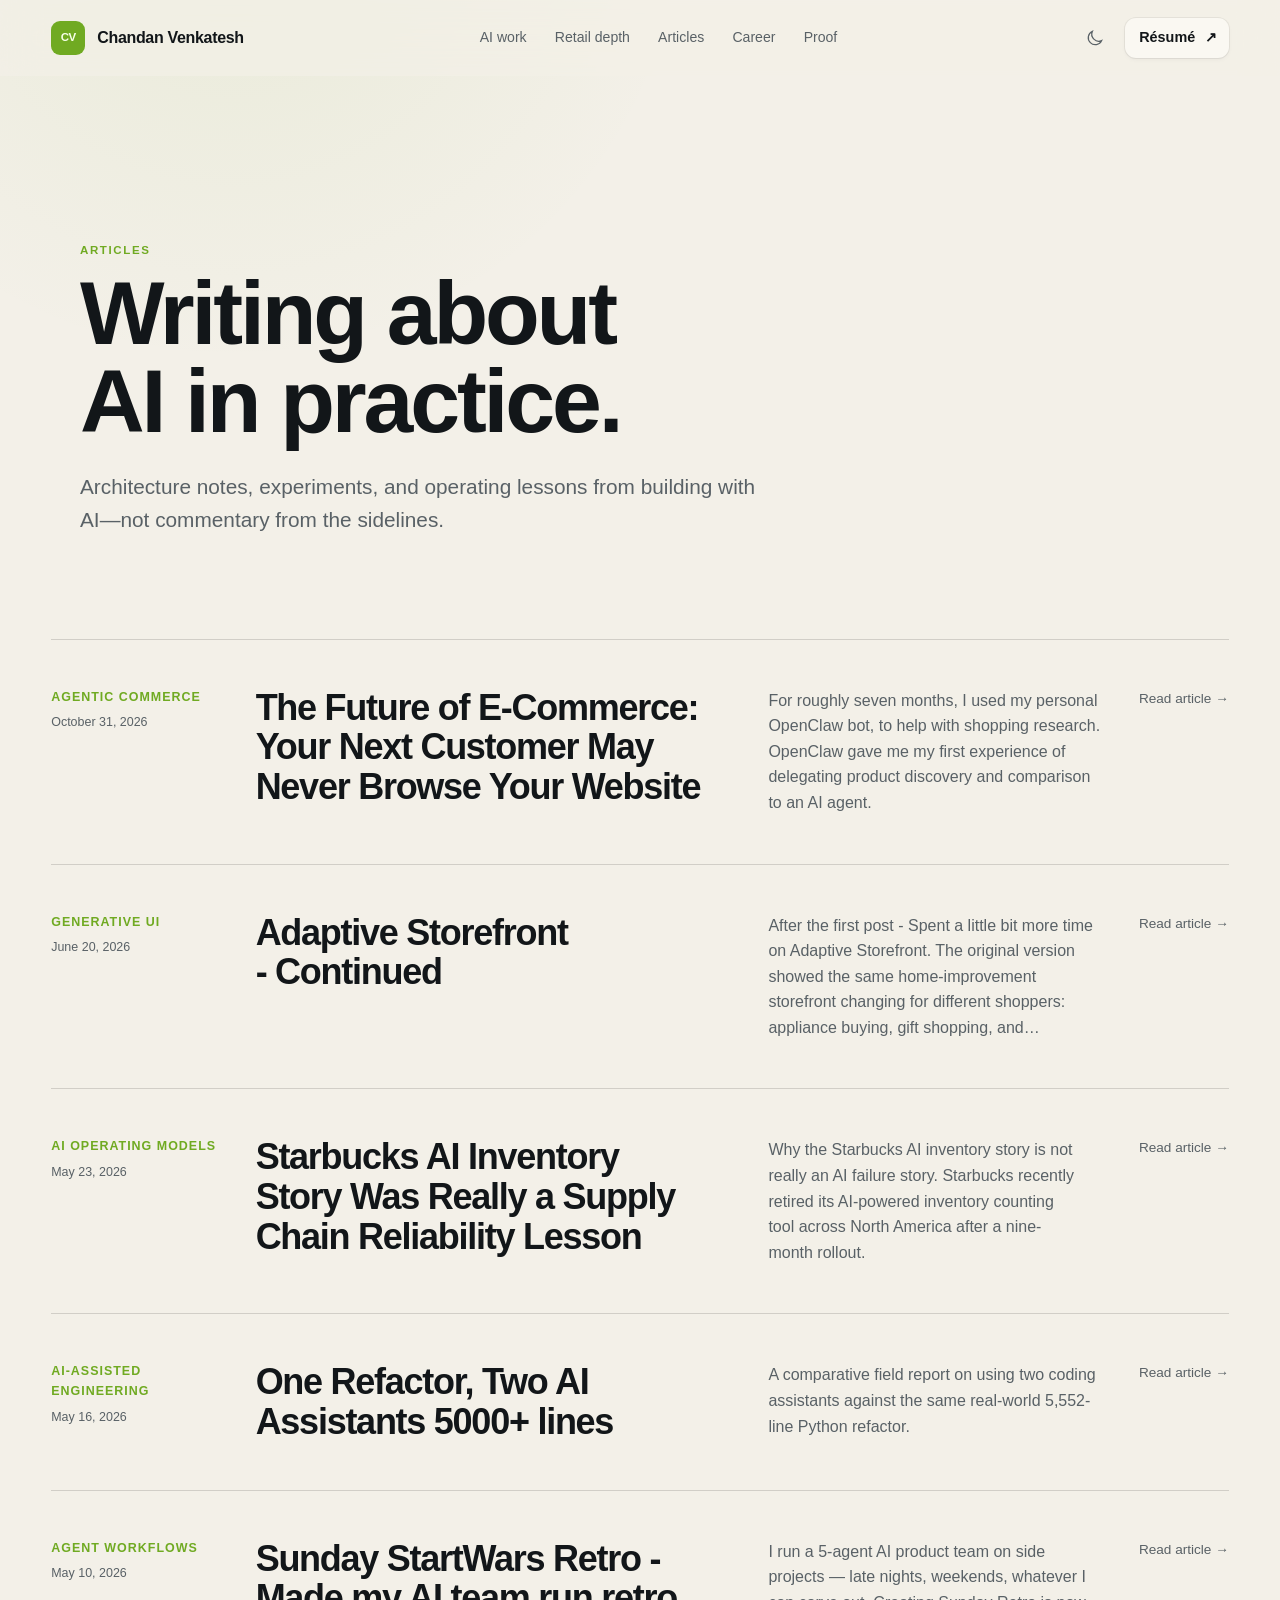
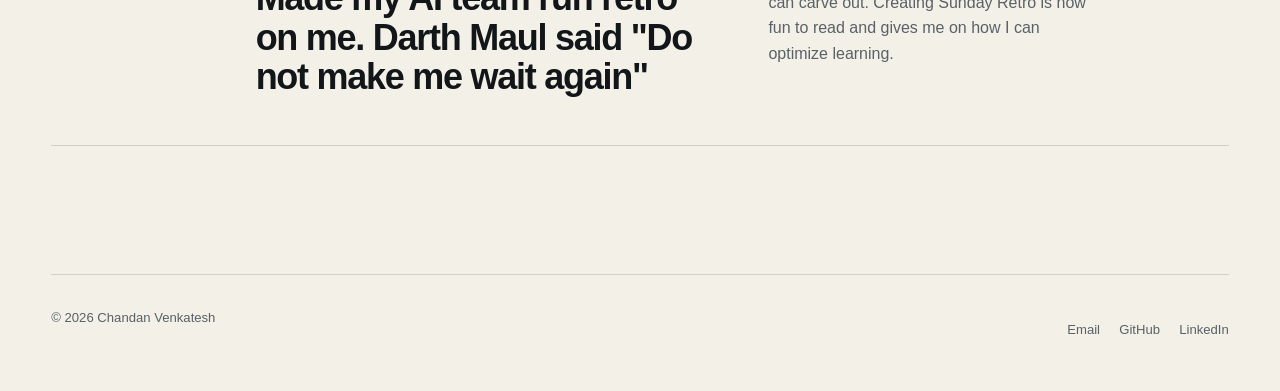
==== articles/index.html @ f5420363 "Publish LinkedIn articles on portfolio" ====
<!doctype html>
<html lang="en" data-theme="dark">
<head><meta charset="utf-8"><meta name="viewport" content="width=device-width, initial-scale=1"><meta name="description" content="Articles by Chandan Venkatesh about enterprise AI, agent workflows, generative interfaces, retail systems, and AI-assisted engineering."><link rel="canonical" href="https://chandanvenkatesh.com/articles/"><link rel="icon" href="/favicon.svg" type="image/svg+xml"><meta property="og:type" content="website"><meta property="og:site_name" content="Chandan Venkatesh"><meta property="og:title" content="Articles — Chandan Venkatesh"><meta property="og:description" content="Field notes on enterprise AI, retail systems, agent workflows, and AI-assisted engineering."><meta property="og:url" content="https://chandanvenkatesh.com/articles/"><meta property="og:image" content="https://chandanvenkatesh.com/assets/chandan-venkatesh.jpg"><meta name="twitter:card" content="summary"><meta name="theme-color" content="#0a0d10"><title>Articles — Chandan Venkatesh</title><link rel="stylesheet" href="/styles.css"><link rel="stylesheet" href="/article-styles.css"></head>
<body class="writing-index"><a class="skip-link" href="#main">Skip to content</a>
<header class="site-header" data-header>
  <a class="brand" href="/" aria-label="Chandan Venkatesh, home"><span class="brand-mark" aria-hidden="true">CV</span><span class="brand-text">Chandan Venkatesh</span></a>
  <nav class="desktop-nav" aria-label="Primary navigation"><a href="/#work">AI work</a><a href="/#impact">Retail depth</a><a href="/articles/" aria-current="page">Articles</a><a href="/#career">Career</a><a href="/#proof">Proof</a></nav>
  <div class="header-actions"><button class="icon-button" type="button" data-theme-toggle aria-label="Use light theme">
  <span class="theme-icon theme-icon-sun" aria-hidden="true"><svg viewBox="0 0 24 24" fill="none" stroke="currentColor" stroke-width="1.5"><circle cx="12" cy="12" r="3.25"></circle><path d="M12 2.75v2M12 19.25v2M21.25 12h-2M4.75 12h-2M18.54 5.46l-1.41 1.41M6.87 17.13l-1.41 1.41M18.54 18.54l-1.41-1.41M6.87 6.87 5.46 5.46"></path></svg></span>
  <span class="theme-icon theme-icon-moon" aria-hidden="true"><svg viewBox="0 0 24 24" fill="none" stroke="currentColor" stroke-width="1.5"><path d="M20 15.1A8.4 8.4 0 0 1 8.9 4a8.4 8.4 0 1 0 11.1 11.1Z"></path></svg></span>
</button><a class="button button-small button-ghost header-resume" href="/assets/chandan-venkatesh-resume.pdf" target="_blank" rel="noreferrer">Résumé <span aria-hidden="true">↗</span></a><button class="menu-button" type="button" data-menu-toggle aria-expanded="false" aria-controls="mobile-menu"><span></span><span></span><span class="sr-only">Open navigation</span></button></div>
</header>
<nav class="mobile-menu" id="mobile-menu" data-mobile-menu aria-label="Mobile navigation" hidden><a href="/#work">AI work</a><a href="/#impact">Retail depth</a><a href="/articles/">Articles</a><a href="/#career">Career</a><a href="/#proof">Proof</a><a href="/assets/chandan-venkatesh-resume.pdf" target="_blank" rel="noreferrer">Open résumé</a></nav><main id="main"><header class="writing-hero"><p class="section-kicker">Articles</p><h1>Writing about AI in practice.</h1><p>Architecture notes, experiments, and operating lessons from building with AI—not commentary from the sidelines.</p></header><section class="writing-grid" aria-label="Articles"><a class="writing-card" href="/articles/future-of-e-commerce/">
  <div class="writing-card-meta"><span>Agentic commerce</span><time datetime="2026-10-31">October 31, 2026</time></div>
  <h2>The Future of E-Commerce: Your Next Customer May Never Browse Your Website</h2><p>For roughly seven months, I used my personal OpenClaw bot, to help with shopping research. OpenClaw gave me my first experience of delegating product discovery and comparison to an AI agent.</p><span class="writing-card-link">Read article →</span>
</a><a class="writing-card" href="/articles/adaptive-storefront-continued/">
  <div class="writing-card-meta"><span>Generative UI</span><time datetime="2026-06-20">June 20, 2026</time></div>
  <h2>Adaptive Storefront - Continued</h2><p>After the first post - Spent a little bit more time on Adaptive Storefront. The original version showed the same home-improvement storefront changing for different shoppers: appliance buying, gift shopping, and…</p><span class="writing-card-link">Read article →</span>
</a><a class="writing-card" href="/articles/starbucks-ai-supply-chain-reliability/">
  <div class="writing-card-meta"><span>AI operating models</span><time datetime="2026-05-23">May 23, 2026</time></div>
  <h2>Starbucks AI Inventory Story Was Really a Supply Chain Reliability Lesson</h2><p>Why the Starbucks AI inventory story is not really an AI failure story. Starbucks recently retired its AI-powered inventory counting tool across North America after a nine-month rollout.</p><span class="writing-card-link">Read article →</span>
</a><a class="writing-card" href="/articles/one-refactor-two-ai-assistants/">
  <div class="writing-card-meta"><span>AI-assisted engineering</span><time datetime="2026-05-16">May 16, 2026</time></div>
  <h2>One Refactor, Two AI Assistants 5000+ lines</h2><p>A comparative field report on using two coding assistants against the same real-world 5,552-line Python refactor.</p><span class="writing-card-link">Read article →</span>
</a><a class="writing-card" href="/articles/sunday-star-wars-retro/">
  <div class="writing-card-meta"><span>Agent workflows</span><time datetime="2026-05-10">May 10, 2026</time></div>
  <h2>Sunday StartWars Retro - Made my AI team run retro on me. Darth Maul said &quot;Do not make me wait again&quot;</h2><p>I run a 5-agent AI product team on side projects — late nights, weekends, whatever I can carve out. Creating Sunday Retro is now fun to read and gives me on how I can optimize learning.</p><span class="writing-card-link">Read article →</span>
</a></section></main><footer class="article-footer">
  <p>© <span data-year></span> Chandan Venkatesh</p>
  <div><a href="mailto:chandan07@gmail.com">Email</a><a href="https://github.com/chandanvenkatesh07" target="_blank" rel="noreferrer">GitHub</a><a href="https://www.linkedin.com/in/chandan-venkatesh-53884428/" target="_blank" rel="noreferrer">LinkedIn</a></div>
</footer><script src="/script.js"></script></body></html>
---- styles.css ----
:root {
  --bg: #0a0d10;
  --bg-elevated: #11161b;
  --surface: #151b21;
  --surface-2: #1a2229;
  --ink: #f4f1e8;
  --muted: #a8afb3;
  --faint: #717a80;
  --line: rgba(255, 255, 255, 0.12);
  --line-soft: rgba(255, 255, 255, 0.075);
  --accent: #b7f36b;
  --accent-ink: #142006;
  --blue: #8eb8ff;
  --orange: #ffb47b;
  --violet: #c3a8ff;
  --max-width: 1240px;
  --section-space: clamp(5.5rem, 10vw, 9rem);
  --shadow-card: 0 0 0 1px oklch(1 0 0 / 0.08);
  --shadow-card-hover: 0 0 0 1px oklch(1 0 0 / 0.14), 0 22px 70px rgba(0, 0, 0, 0.3);
}

html[data-theme="light"] {
  --bg: #f3f0e8;
  --bg-elevated: #ece8dd;
  --surface: #faf8f2;
  --surface-2: #e9e5da;
  --ink: #121619;
  --muted: #596166;
  --faint: #7c8387;
  --line: rgba(0, 0, 0, 0.14);
  --line-soft: rgba(0, 0, 0, 0.075);
  --accent: #70aa22;
  --accent-ink: #f6ffe9;
  --blue: #376fc8;
  --orange: #bd6425;
  --violet: #7652b3;
  --shadow-card: 0 0 0 1px oklch(0 0 0 / 0.06), 0 1px 2px -1px oklch(0 0 0 / 0.06), 0 2px 4px oklch(0 0 0 / 0.04);
  --shadow-card-hover: 0 0 0 1px oklch(0 0 0 / 0.09), 0 16px 46px rgba(20, 24, 27, 0.1);
}

*,
*::before,
*::after {
  box-sizing: border-box;
}

html {
  scroll-behavior: smooth;
  -webkit-font-smoothing: antialiased;
  -moz-osx-font-smoothing: grayscale;
  background: var(--bg);
}

body {
  margin: 0;
  overflow-x: hidden;
  color: var(--ink);
  background:
    radial-gradient(circle at 18% -5%, color-mix(in srgb, var(--accent) 8%, transparent), transparent 29rem),
    var(--bg);
  font-family: "Avenir Next", Avenir, "Segoe UI", Helvetica, Arial, sans-serif;
  font-size: 16px;
  line-height: 1.6;
}

body.menu-open {
  overflow: hidden;
}

::selection {
  color: var(--accent-ink);
  background: var(--accent);
}

a {
  color: inherit;
}

button,
a {
  -webkit-tap-highlight-color: transparent;
}

button {
  font: inherit;
}

img {
  display: block;
  max-width: 100%;
}

h1,
h2,
h3,
p {
  margin-top: 0;
}

h1,
h2,
h3 {
  letter-spacing: -0.035em;
  text-wrap: balance;
}

p,
li,
blockquote {
  text-wrap: pretty;
}

.sr-only {
  position: absolute;
  width: 1px;
  height: 1px;
  padding: 0;
  margin: -1px;
  overflow: hidden;
  clip: rect(0, 0, 0, 0);
  white-space: nowrap;
  border: 0;
}

.skip-link {
  position: fixed;
  z-index: 1000;
  top: 0.75rem;
  left: 0.75rem;
  padding: 0.7rem 1rem;
  color: var(--accent-ink);
  background: var(--accent);
  border-radius: 8px;
  transform: translateY(-160%);
  transition: transform 150ms ease-out;
}

.skip-link:focus {
  transform: translateY(0);
}

.site-header {
  position: fixed;
  z-index: 100;
  top: 0;
  left: 0;
  width: 100%;
  min-height: 76px;
  padding: 0 4vw;
  display: flex;
  align-items: center;
  justify-content: space-between;
  gap: 2rem;
  background: color-mix(in srgb, var(--bg) 72%, transparent);
  border-bottom: 1px solid transparent;
  backdrop-filter: blur(18px) saturate(130%);
  transition-property: min-height, border-color, background-color;
  transition-duration: 180ms;
  transition-timing-function: ease-out;
}

.site-header.is-scrolled {
  min-height: 64px;
  border-color: var(--line-soft);
  background: color-mix(in srgb, var(--bg) 88%, transparent);
}

.brand {
  display: inline-flex;
  align-items: center;
  gap: 0.75rem;
  min-height: 44px;
  text-decoration: none;
  font-weight: 600;
  letter-spacing: -0.02em;
}

.brand-mark {
  width: 34px;
  height: 34px;
  display: grid;
  place-items: center;
  color: var(--accent-ink);
  background: var(--accent);
  border-radius: 9px;
  font-size: 0.72rem;
  font-weight: 800;
  letter-spacing: -0.04em;
}

.desktop-nav {
  display: flex;
  align-items: center;
  gap: clamp(1.1rem, 2.2vw, 2rem);
}

.desktop-nav a {
  position: relative;
  min-height: 44px;
  display: inline-flex;
  align-items: center;
  color: var(--muted);
  text-decoration: none;
  font-size: 0.88rem;
  font-weight: 500;
  transition: color 150ms ease-out;
}

.desktop-nav a::after {
  content: "";
  position: absolute;
  right: 0;
  bottom: 8px;
  left: 0;
  height: 1px;
  background: var(--accent);
  transform: scaleX(0);
  transform-origin: right;
  transition: transform 180ms ease-out;
}

.desktop-nav a:hover,
.desktop-nav a:focus-visible {
  color: var(--ink);
}

.desktop-nav a:hover::after,
.desktop-nav a:focus-visible::after {
  transform: scaleX(1);
  transform-origin: left;
}

.header-actions {
  display: flex;
  align-items: center;
  gap: 0.5rem;
}

.icon-button,
.menu-button {
  position: relative;
  width: 44px;
  height: 44px;
  display: grid;
  place-items: center;
  padding: 0;
  color: var(--muted);
  background: transparent;
  border: 0;
  border-radius: 12px;
  cursor: pointer;
  transition-property: color, background-color, scale;
  transition-duration: 150ms;
  transition-timing-function: ease-out;
}

.icon-button:hover,
.icon-button:focus-visible,
.menu-button:hover,
.menu-button:focus-visible {
  color: var(--ink);
  background: var(--line-soft);
}

.icon-button:active,
.menu-button:active,
.button:active {
  scale: 0.96;
}

.theme-icon {
  position: absolute;
  width: 20px;
  height: 20px;
  transition-property: opacity, filter, scale;
  transition-duration: 300ms;
  transition-timing-function: cubic-bezier(0.2, 0, 0, 1);
}

.theme-icon svg {
  width: 100%;
  height: 100%;
}

.theme-icon-sun,
html[data-theme="light"] .theme-icon-moon {
  opacity: 1;
  filter: blur(0);
  scale: 1;
}

.theme-icon-moon,
html[data-theme="light"] .theme-icon-sun {
  opacity: 0;
  filter: blur(4px);
  scale: 0.25;
}

.button {
  min-height: 48px;
  padding: 0 18px;
  display: inline-flex;
  align-items: center;
  justify-content: center;
  gap: 0.6rem;
  border: 0;
  border-radius: 13px;
  text-decoration: none;
  font-size: 0.9rem;
  font-weight: 650;
  cursor: pointer;
  transition-property: color, background-color, box-shadow, scale;
  transition-duration: 150ms;
  transition-timing-function: ease-out;
}

.button svg {
  width: 18px;
  height: 18px;
}

.button-small {
  min-height: 40px;
  padding-left: 14px;
  padding-right: 12px;
  border-radius: 11px;
}

.button-primary {
  color: var(--accent-ink);
  background: var(--accent);
  box-shadow: 0 0 0 1px color-mix(in srgb, var(--accent) 64%, black), 0 8px 28px color-mix(in srgb, var(--accent) 20%, transparent);
}

.button-primary:hover,
.button-primary:focus-visible {
  background: color-mix(in srgb, var(--accent) 88%, white);
  box-shadow: 0 0 0 1px color-mix(in srgb, var(--accent) 72%, black), 0 12px 34px color-mix(in srgb, var(--accent) 28%, transparent);
}

.button-ghost,
.button-quiet {
  color: var(--ink);
  background: var(--surface);
  box-shadow: var(--shadow-card);
}

.button-ghost:hover,
.button-ghost:focus-visible,
.button-quiet:hover,
.button-quiet:focus-visible {
  background: var(--surface-2);
  box-shadow: var(--shadow-card-hover);
}

.menu-button {
  display: none;
}

.menu-button span:not(.sr-only) {
  position: absolute;
  width: 19px;
  height: 1.5px;
  background: currentColor;
  border-radius: 2px;
  transition: transform 180ms ease-out;
}

.menu-button span:first-child {
  transform: translateY(-3.5px);
}

.menu-button span:nth-child(2) {
  transform: translateY(3.5px);
}

.menu-button[aria-expanded="true"] span:first-child {
  transform: rotate(45deg);
}

.menu-button[aria-expanded="true"] span:nth-child(2) {
  transform: rotate(-45deg);
}

.mobile-menu {
  position: fixed;
  z-index: 90;
  inset: 0;
  padding: 7rem 7vw 3rem;
  display: flex;
  flex-direction: column;
  gap: 0;
  background: color-mix(in srgb, var(--bg) 96%, transparent);
  backdrop-filter: blur(22px);
  opacity: 0;
  transform: translateY(-12px);
  pointer-events: none;
  transition-property: opacity, transform;
  transition-duration: 180ms;
  transition-timing-function: ease-out;
}

.mobile-menu[hidden] {
  display: none;
}

.mobile-menu.is-open {
  opacity: 1;
  transform: translateY(0);
  pointer-events: auto;
}

.mobile-menu a {
  padding: 1.05rem 0;
  color: var(--ink);
  border-bottom: 1px solid var(--line);
  text-decoration: none;
  font-size: clamp(1.35rem, 6vw, 2rem);
  font-weight: 600;
  letter-spacing: -0.03em;
}

.hero {
  position: relative;
  min-height: 100svh;
  width: min(calc(100% - 8vw), var(--max-width));
  margin: 0 auto;
  padding: clamp(9.5rem, 17vh, 12.5rem) 0 2.5rem;
  display: grid;
  grid-template-columns: minmax(0, 1.65fr) minmax(260px, 0.55fr);
  gap: 4rem;
  align-content: center;
}

.hero-glow {
  position: absolute;
  z-index: -1;
  top: 12%;
  right: -12%;
  width: 38rem;
  height: 38rem;
  background: radial-gradient(circle, color-mix(in srgb, var(--accent) 11%, transparent), transparent 68%);
  filter: blur(10px);
  pointer-events: none;
}

.eyebrow,
.section-kicker,
.project-label {
  color: var(--accent);
  font-size: 0.72rem;
  font-weight: 750;
  letter-spacing: 0.14em;
  line-height: 1.4;
  text-transform: uppercase;
}

.hero-eyebrow {
  margin-bottom: 1.5rem;
}

.hero h1 {
  max-width: 950px;
  margin-bottom: 2rem;
  font-size: clamp(4rem, 9.4vw, 8.4rem);
  font-weight: 520;
  line-height: 0.88;
  letter-spacing: -0.075em;
}

.hero h1 span {
  display: block;
  color: var(--muted);
}

.hero-summary {
  max-width: 790px;
  margin-bottom: 2.25rem;
  color: var(--muted);
  font-size: clamp(1.08rem, 1.6vw, 1.35rem);
  line-height: 1.55;
}

.hero-actions {
  display: flex;
  flex-wrap: wrap;
  gap: 0.75rem;
}

.hero-profile {
  align-self: end;
  padding: 1rem;
  background: var(--surface);
  border-radius: 24px;
  box-shadow: var(--shadow-card);
}

.profile-photo-shell {
  position: relative;
  overflow: hidden;
  aspect-ratio: 1 / 1;
  margin-bottom: 1.2rem;
  background: var(--surface-2);
  border-radius: 16px;
}

.profile-photo-shell img {
  width: 100%;
  height: 100%;
  object-fit: cover;
  filter: saturate(0.78) contrast(1.03);
  outline: 1px solid oklch(1 0 0 / 0.1);
  outline-offset: -1px;
}

html[data-theme="light"] .profile-photo-shell img {
  outline-color: oklch(0 0 0 / 0.1);
}

.profile-status {
  position: absolute;
  right: 0.85rem;
  bottom: 0.85rem;
  width: 12px;
  height: 12px;
  background: var(--accent);
  border: 3px solid var(--surface);
  border-radius: 50%;
}

.profile-meta {
  padding: 0 0.35rem 0.7rem;
}

.profile-meta p {
  margin-bottom: 0.1rem;
  color: var(--faint);
  font-size: 0.83rem;
}

.profile-meta .profile-name {
  margin-bottom: 0.2rem;
  color: var(--ink);
  font-size: 1rem;
  font-weight: 650;
}

.profile-links {
  display: grid;
  grid-template-columns: 1fr 1fr;
  border-top: 1px solid var(--line-soft);
}

.profile-links a {
  min-height: 46px;
  padding: 0 0.35rem;
  display: flex;
  align-items: center;
  justify-content: space-between;
  color: var(--muted);
  text-decoration: none;
  font-size: 0.8rem;
  font-weight: 600;
  transition: color 150ms ease-out;
}

.profile-links a:hover,
.profile-links a:focus-visible {
  color: var(--accent);
}

.profile-links svg {
  width: 16px;
  height: 16px;
}

.signal-strip {
  grid-column: 1 / -1;
  margin-top: clamp(3rem, 7vh, 5.5rem);
  padding-top: 1.4rem;
  display: grid;
  grid-template-columns: repeat(4, 1fr);
  gap: 1rem;
  border-top: 1px solid var(--line);
}

.signal-item {
  display: flex;
  flex-direction: column;
  gap: 0.25rem;
}

.signal-item strong,
.impact-value,
.impact-unit,
.timeline-date,
.article-row time,
.case-meta time,
.project-card time,
.proof-card time {
  font-variant-numeric: tabular-nums;
}

.signal-item strong {
  font-size: 1.3rem;
  font-weight: 600;
  letter-spacing: -0.035em;
}

.signal-item span {
  max-width: 13rem;
  color: var(--faint);
  font-size: 0.75rem;
  line-height: 1.4;
}

.section {
  width: min(calc(100% - 8vw), var(--max-width));
  margin: 0 auto;
  padding: var(--section-space) 0;
}

.manifesto {
  border-top: 1px solid var(--line);
}

.manifesto-grid {
  margin-top: 2rem;
  display: grid;
  grid-template-columns: minmax(0, 1.12fr) minmax(0, 0.88fr);
  gap: clamp(3rem, 9vw, 8rem);
}

.manifesto h2,
.section-heading h2,
.career-intro h2,
.contact-section h2 {
  margin-bottom: 0;
  font-size: clamp(2.8rem, 6.3vw, 5.7rem);
  font-weight: 520;
  line-height: 0.98;
  letter-spacing: -0.065em;
}

.manifesto-copy p {
  margin-bottom: 1.4rem;
  color: var(--muted);
  font-size: clamp(1rem, 1.35vw, 1.15rem);
}

.manifesto-copy p:first-child::first-letter {
  float: left;
  margin: 0.1rem 0.55rem 0 0;
  color: var(--accent);
  font-family: Georgia, serif;
  font-size: 3.9rem;
  line-height: 0.82;
}

.work-section,
.writing-section,
.proof-section {
  width: min(calc(100% - 4vw), 1380px);
  padding-right: clamp(1.2rem, 2vw, 2rem);
  padding-left: clamp(1.2rem, 2vw, 2rem);
  background: var(--bg-elevated);
  border-radius: 34px;
  box-shadow: var(--shadow-card);
}

.section-heading {
  margin-bottom: clamp(3rem, 6vw, 5rem);
  display: grid;
  grid-template-columns: minmax(0, 1.45fr) minmax(260px, 0.55fr);
  align-items: end;
  gap: 4rem;
}

.section-heading .section-kicker {
  margin-bottom: 1rem;
}

.section-intro {
  margin-bottom: 0.35rem;
  color: var(--muted);
  font-size: 0.98rem;
}

.feature-case {
  overflow: hidden;
  display: grid;
  grid-template-columns: minmax(0, 1.15fr) minmax(0, 0.85fr);
  background: var(--surface);
  border-radius: 26px;
  box-shadow: var(--shadow-card);
}

.case-visual {
  min-height: 550px;
  padding: clamp(1.4rem, 4vw, 3.5rem);
  display: grid;
  place-items: center;
  background:
    radial-gradient(circle at 76% 24%, rgba(183, 243, 107, 0.21), transparent 28%),
    linear-gradient(145deg, #14201a, #0e151a 48%, #15262b);
}

.mock-window {
  position: relative;
  width: min(100%, 640px);
  overflow: hidden;
  background: #f5f1e7;
  border-radius: 18px;
  box-shadow: 0 30px 90px rgba(0, 0, 0, 0.35), 0 0 0 1px oklch(1 0 0 / 0.18);
  transform: rotate(-1.7deg);
  transition: transform 300ms ease-out;
}

.feature-case:hover .mock-window {
  transform: rotate(-0.5deg) translateY(-4px);
}

.mock-toolbar {
  height: 40px;
  padding: 0 14px;
  display: flex;
  align-items: center;
  gap: 6px;
  color: #555d5d;
  background: #e7e2d6;
}

.mock-toolbar span {
  width: 7px;
  height: 7px;
  background: #a8a39a;
  border-radius: 50%;
}

.mock-toolbar small {
  margin-left: auto;
  font-size: 0.62rem;
  letter-spacing: 0.08em;
}

.mock-storefront {
  min-height: 350px;
  display: grid;
  grid-template-columns: 27% 73%;
  color: #111719;
}

.mock-sidebar {
  padding: 2rem 1.2rem;
  display: flex;
  flex-direction: column;
  gap: 0.65rem;
  background: #ded9cd;
}

.mock-line {
  height: 7px;
  width: 100%;
  background: rgba(20, 28, 29, 0.19);
  border-radius: 8px;
}

.mock-line-short { width: 42%; background: #6d8f43; }
.mock-line-mid { width: 72%; }

.mock-content {
  padding: 1.6rem;
}

.mock-hero-block {
  min-height: 185px;
  padding: clamp(1.25rem, 3vw, 2.1rem);
  display: flex;
  flex-direction: column;
  justify-content: space-between;
  background: #cfe1ae;
  border-radius: 14px;
}

.mock-label {
  color: #426020;
  font-family: ui-monospace, SFMono-Regular, Menlo, monospace;
  font-size: 0.58rem;
  letter-spacing: 0.04em;
  text-transform: uppercase;
}

.mock-hero-block strong {
  max-width: 19rem;
  font-size: clamp(1.3rem, 3vw, 2.2rem);
  line-height: 0.95;
  letter-spacing: -0.06em;
}

.mock-product-row {
  margin-top: 1rem;
  display: grid;
  grid-template-columns: repeat(3, 1fr);
  gap: 0.8rem;
}

.mock-product-row span {
  aspect-ratio: 1.5;
  background: #e7e2d7;
  border-radius: 10px;
}

.associate-visual {
  background:
    radial-gradient(circle at 22% 25%, rgba(142, 184, 255, 0.2), transparent 28%),
    radial-gradient(circle at 78% 72%, rgba(183, 243, 107, 0.14), transparent 30%),
    linear-gradient(145deg, #111a24, #0d1419 50%, #15211b);
}

.associate-console {
  color: #eaf0f2;
  background: #11181d;
}

.associate-console .mock-toolbar {
  color: #98a4aa;
  background: #1a2329;
}

.associate-screen {
  min-height: 350px;
  padding: clamp(1.25rem, 3vw, 2rem);
  padding-bottom: clamp(3.6rem, 7vw, 4.25rem);
  display: flex;
  flex-direction: column;
  gap: 0.8rem;
}

.associate-status {
  margin-bottom: 0.5rem;
  display: flex;
  align-items: center;
  gap: 0.55rem;
  color: #9cabb1;
  font-family: ui-monospace, SFMono-Regular, Menlo, monospace;
  font-size: 0.62rem;
  letter-spacing: 0.04em;
  text-transform: uppercase;
}

.associate-status span {
  width: 8px;
  height: 8px;
  background: var(--accent);
  border-radius: 50%;
  box-shadow: 0 0 0 5px color-mix(in srgb, var(--accent) 10%, transparent);
}

.conversation-line {
  max-width: 84%;
  padding: 1rem 1.15rem;
  border-radius: 14px;
}

.conversation-line small {
  display: block;
  margin-bottom: 0.35rem;
  color: #849199;
  font-family: ui-monospace, SFMono-Regular, Menlo, monospace;
  font-size: 0.56rem;
  letter-spacing: 0.07em;
  text-transform: uppercase;
}

.conversation-line p {
  margin: 0;
  font-size: clamp(0.9rem, 1.8vw, 1.15rem);
  line-height: 1.35;
}

.conversation-customer {
  align-self: flex-start;
  background: #202a31;
}

.conversation-assistant {
  align-self: flex-end;
  color: #132006;
  background: #ccefa2;
}

.conversation-assistant small {
  color: #526d31;
}

.assistant-path {
  margin-top: auto;
  display: flex;
  flex-wrap: wrap;
  gap: 0.5rem;
}

.assistant-path span {
  padding: 0.45rem 0.65rem;
  color: #a9b5ba;
  background: #1b252b;
  border-radius: 7px;
  font-family: ui-monospace, SFMono-Regular, Menlo, monospace;
  font-size: 0.55rem;
}

.orchestration-pill {
  position: absolute;
  right: 1rem;
  bottom: 1rem;
  padding: 0.55rem 0.75rem;
  color: #ebffd1;
  background: #1a2b1d;
  border-radius: 8px;
  box-shadow: 0 8px 30px rgba(0, 0, 0, 0.28);
  font-family: ui-monospace, SFMono-Regular, Menlo, monospace;
  font-size: 0.57rem;
}

.case-copy {
  padding: clamp(2rem, 5vw, 4.5rem);
  display: flex;
  flex-direction: column;
  justify-content: center;
}

.case-meta,
.project-card-top,
.proof-card-meta {
  display: flex;
  align-items: center;
  justify-content: space-between;
  gap: 1rem;
  color: var(--faint);
  font-family: ui-monospace, SFMono-Regular, Menlo, monospace;
  font-size: 0.66rem;
  letter-spacing: 0.05em;
  text-transform: uppercase;
}

.case-meta span {
  color: var(--accent);
}

.case-copy h3 {
  margin: 1.4rem 0 1rem;
  font-size: clamp(2.3rem, 4.2vw, 4rem);
  font-weight: 560;
  line-height: 1;
}

.case-lede {
  color: var(--muted);
  font-size: 1.05rem;
}

.evidence-list {
  margin: 1rem 0 2rem;
  padding: 0;
  list-style: none;
}

.evidence-list li {
  position: relative;
  padding: 0.6rem 0 0.6rem 1.4rem;
  color: var(--muted);
  border-bottom: 1px solid var(--line-soft);
  font-size: 0.85rem;
}

.evidence-list li::before {
  content: "";
  position: absolute;
  top: 1.08rem;
  left: 0;
  width: 6px;
  height: 6px;
  background: var(--accent);
  border-radius: 50%;
}

.case-links,
.card-links-row {
  display: flex;
  flex-wrap: wrap;
  gap: 1rem 1.5rem;
}

.case-links a,
.card-link,
.proof-link {
  color: var(--ink);
  text-decoration: none;
  font-size: 0.82rem;
  font-weight: 650;
  text-underline-offset: 4px;
}

.case-links a:hover,
.case-links a:focus-visible,
.card-link:hover,
.card-link:focus-visible {
  color: var(--accent);
  text-decoration: underline;
}

.project-grid {
  margin-top: 1rem;
  display: grid;
  grid-template-columns: repeat(3, minmax(0, 1fr));
  gap: 1rem;
}

.project-card {
  min-height: 470px;
  padding: clamp(1.5rem, 2.5vw, 2.25rem);
  display: flex;
  flex-direction: column;
  background: var(--surface);
  border-radius: 22px;
  box-shadow: var(--shadow-card);
  transition-property: transform, box-shadow;
  transition-duration: 180ms;
  transition-timing-function: ease-out;
}

.project-card:hover {
  transform: translateY(-4px);
  box-shadow: var(--shadow-card-hover);
}

.project-number {
  color: var(--accent);
}

.project-symbol {
  height: 130px;
  margin: 2.1rem 0 1.4rem;
  display: flex;
  align-items: center;
  justify-content: center;
  border-radius: 15px;
}

.copilot-symbol {
  gap: 8px;
  background: linear-gradient(145deg, #162133, #111820);
}

.sound-wave {
  width: 6px;
  height: 24px;
  background: var(--blue);
  border-radius: 8px;
}

.sound-wave:nth-child(2),
.sound-wave:nth-child(4) { height: 46px; }
.sound-wave:nth-child(3) { height: 72px; background: var(--accent); }

.adaptive-symbol {
  gap: 0.65rem;
  padding: 1.2rem;
  background: linear-gradient(145deg, #cfe1ae, #9fc47d);
}

.adaptive-sidebar-symbol {
  width: 24%;
  height: 82%;
  background: rgba(22, 37, 25, 0.2);
  border-radius: 8px;
}

.adaptive-content-symbol {
  width: 62%;
  height: 82%;
  padding: 0.7rem;
  display: grid;
  grid-template-columns: repeat(2, 1fr);
  gap: 0.45rem;
  background: rgba(250, 251, 244, 0.72);
  border-radius: 8px;
}

.adaptive-content-symbol i {
  display: block;
  background: rgba(22, 37, 25, 0.18);
  border-radius: 5px;
}

.adaptive-content-symbol i:first-child {
  grid-column: 1 / -1;
  background: rgba(73, 112, 46, 0.38);
}

.compass-symbol {
  position: relative;
  overflow: hidden;
  background:
    radial-gradient(circle at 72% 28%, color-mix(in srgb, var(--accent) 26%, transparent), transparent 28%),
    linear-gradient(145deg, #12241d, #101820);
}

.compass-ring {
  width: 78px;
  height: 78px;
  border: 1px solid color-mix(in srgb, var(--accent) 70%, transparent);
  border-radius: 50%;
  box-shadow: inset 0 0 0 13px color-mix(in srgb, var(--accent) 6%, transparent);
}

.compass-needle {
  position: absolute;
  width: 3px;
  height: 56px;
  background: linear-gradient(var(--accent) 50%, var(--blue) 50%);
  border-radius: 4px;
  rotate: 38deg;
}

.compass-route {
  position: absolute;
  top: 25px;
  right: 28px;
  width: 9px;
  height: 9px;
  background: var(--orange);
  border-radius: 50%;
  box-shadow: -150px 78px 0 var(--blue);
}

.demand-symbol {
  align-items: flex-end;
  gap: 9px;
  padding-bottom: 24px;
  background:
    linear-gradient(180deg, color-mix(in srgb, var(--orange) 9%, transparent), transparent),
    #16191d;
}

.demand-symbol span {
  width: 16px;
  height: 28px;
  background: var(--blue);
  border-radius: 5px 5px 2px 2px;
}

.demand-symbol span:nth-child(2) { height: 48px; }
.demand-symbol span:nth-child(3) { height: 76px; background: var(--orange); }
.demand-symbol span:nth-child(4) { height: 58px; background: var(--accent); }
.demand-symbol span:nth-child(5) { height: 38px; }

.voice-symbol {
  gap: 0.5rem;
  color: #29155a;
  background: linear-gradient(145deg, #d8ccff, #aaa0f3);
}

.voice-symbol span {
  width: 39px;
  height: 39px;
  display: grid;
  place-items: center;
  background: rgba(255, 255, 255, 0.47);
  border-radius: 11px;
  font-size: 1rem;
  font-weight: 800;
}

.accessibility-symbol {
  overflow: hidden;
  gap: 0;
  background: #11181c;
}

.accessibility-symbol span {
  width: 28%;
  height: 78%;
  border-radius: 50%;
  filter: blur(2px);
  mix-blend-mode: screen;
}

.accessibility-symbol span:nth-child(1) { background: #ff513a; transform: translateX(21%); }
.accessibility-symbol span:nth-child(2) { background: #46e173; }
.accessibility-symbol span:nth-child(3) { background: #478dff; transform: translateX(-21%); }

.project-label {
  margin-bottom: 0.75rem;
  color: var(--faint);
  letter-spacing: 0.09em;
}

.project-card h3 {
  margin-bottom: 0.8rem;
  font-size: clamp(1.5rem, 2.4vw, 2rem);
  font-weight: 580;
  line-height: 1.1;
}

.project-card > p:not(.project-label) {
  margin-bottom: 1.5rem;
  color: var(--muted);
  font-size: 0.88rem;
}

.project-card > .card-link,
.project-card > .card-links-row {
  margin-top: auto;
}

.card-link {
  display: inline-flex;
  align-items: center;
  justify-content: space-between;
  gap: 0.5rem;
}

.card-link svg {
  width: 17px;
  height: 17px;
}

.impact-section {
  padding-top: calc(var(--section-space) * 1.15);
}

.retail-domain-grid {
  margin-bottom: clamp(2.5rem, 5vw, 4.5rem);
  display: grid;
  grid-template-columns: repeat(3, minmax(0, 1fr));
  gap: 1rem;
}

.retail-domain-grid article {
  min-height: 205px;
  padding: clamp(1.35rem, 2.5vw, 2rem);
  display: flex;
  flex-direction: column;
  background: var(--surface);
  border-radius: 20px;
  box-shadow: var(--shadow-card);
  transition-property: transform, box-shadow;
  transition-duration: 180ms;
  transition-timing-function: ease-out;
}

.retail-domain-grid article:hover {
  transform: translateY(-3px);
  box-shadow: var(--shadow-card-hover);
}

.retail-domain-grid span {
  color: var(--accent);
  font-size: 0.66rem;
  font-weight: 750;
  letter-spacing: 0.1em;
  text-transform: uppercase;
}

.retail-domain-grid h3 {
  margin: 1rem 0 0.65rem;
  font-size: clamp(1.25rem, 2vw, 1.65rem);
  font-weight: 580;
  line-height: 1.08;
}

.retail-domain-grid p {
  margin: auto 0 0;
  color: var(--muted);
  font-size: 0.84rem;
}

.impact-grid {
  display: grid;
  grid-template-columns: repeat(4, 1fr);
  gap: 1px;
  overflow: hidden;
  background: var(--line);
  border: 1px solid var(--line);
  border-radius: 24px;
}

.impact-stat {
  min-height: 295px;
  padding: clamp(1.4rem, 3vw, 2.5rem);
  display: flex;
  flex-direction: column;
  background: var(--bg);
}

.impact-stat-wide {
  grid-column: span 2;
}

.impact-value {
  margin-bottom: -0.5rem;
  color: var(--accent);
  font-size: clamp(3.7rem, 7vw, 6.5rem);
  font-weight: 520;
  line-height: 1;
  letter-spacing: -0.07em;
}

.impact-unit {
  color: var(--ink);
  font-size: 0.75rem;
  font-weight: 700;
  letter-spacing: 0.08em;
  text-transform: uppercase;
}

.impact-stat p {
  max-width: 28rem;
  margin: auto 0 0;
  color: var(--muted);
  font-size: 0.86rem;
}

.impact-stat-quote {
  grid-column: span 2;
  justify-content: space-between;
  background: var(--accent);
  color: var(--accent-ink);
}

.impact-stat-ai {
  grid-column: 1 / -1;
  justify-content: space-between;
  background:
    radial-gradient(circle at 88% 18%, color-mix(in srgb, var(--accent) 18%, transparent), transparent 32%),
    var(--surface);
}

.impact-badge {
  width: fit-content;
  padding: 0.4rem 0.65rem;
  color: var(--accent);
  background: color-mix(in srgb, var(--accent) 8%, transparent);
  border-radius: 8px;
  font-size: 0.66rem;
  font-weight: 750;
  letter-spacing: 0.08em;
  text-transform: uppercase;
}

.impact-stat-ai h3 {
  max-width: 26rem;
  margin: auto 0 0.8rem;
  font-size: clamp(1.8rem, 3.4vw, 3rem);
  font-weight: 560;
  line-height: 1;
}

.impact-stat-ai p {
  margin: 0;
}

.impact-stat-quote blockquote {
  margin: 0;
  font-family: Georgia, "Times New Roman", serif;
  font-size: clamp(1.6rem, 3vw, 2.5rem);
  line-height: 1.16;
  letter-spacing: -0.035em;
}

.impact-stat-quote a {
  color: inherit;
  font-size: 0.82rem;
  font-weight: 700;
  text-decoration: none;
}

.impact-stat-quote a:hover,
.impact-stat-quote a:focus-visible {
  text-decoration: underline;
  text-underline-offset: 4px;
}

.article-list {
  border-top: 1px solid var(--line);
}

.article-row {
  min-height: 142px;
  padding: 1.5rem 0;
  display: grid;
  grid-template-columns: 110px minmax(250px, 1fr) minmax(260px, 0.85fr) 40px;
  align-items: center;
  gap: 2rem;
  border-bottom: 1px solid var(--line);
  text-decoration: none;
  transition-property: color, padding-left, padding-right, background-color;
  transition-duration: 180ms;
  transition-timing-function: ease-out;
}

.article-row:hover,
.article-row:focus-visible {
  padding-right: 1rem;
  padding-left: 1rem;
  background: var(--line-soft);
}

.article-row time {
  color: var(--faint);
  font-family: ui-monospace, SFMono-Regular, Menlo, monospace;
  font-size: 0.68rem;
}

.article-row div span {
  color: var(--accent);
  font-size: 0.67rem;
  font-weight: 750;
  letter-spacing: 0.09em;
  text-transform: uppercase;
}

.article-row h3 {
  margin: 0.3rem 0 0;
  font-size: clamp(1.2rem, 2.2vw, 1.75rem);
  font-weight: 580;
  line-height: 1.15;
}

.article-row p {
  margin-bottom: 0;
  color: var(--muted);
  font-size: 0.85rem;
}

.article-row > svg {
  width: 20px;
  height: 20px;
  color: var(--faint);
  justify-self: end;
  transition-property: color, transform;
  transition-duration: 180ms;
  transition-timing-function: ease-out;
}

.article-row:hover > svg,
.article-row:focus-visible > svg {
  color: var(--accent);
  transform: translate(2px, -2px);
}

.writing-archive-link {
  margin-top: 2rem;
  display: flex;
  justify-content: flex-end;
}

.career-section {
  display: grid;
  grid-template-columns: minmax(260px, 0.65fr) minmax(0, 1.35fr);
  gap: clamp(3rem, 9vw, 8rem);
}

.career-intro {
  position: sticky;
  top: 110px;
  align-self: start;
}

.career-intro .section-kicker {
  margin-bottom: 1rem;
}

.career-intro h2 {
  margin-bottom: 1.5rem;
  font-size: clamp(2.7rem, 5.4vw, 5rem);
}

.career-intro > p:last-child {
  color: var(--muted);
}

.timeline {
  margin: 0;
  padding: 0;
  list-style: none;
}

.timeline li {
  padding: 1.6rem 0 2rem;
  display: grid;
  grid-template-columns: 110px 1fr;
  gap: 1.5rem;
  border-top: 1px solid var(--line);
}

.timeline-date {
  padding-top: 0.15rem;
  color: var(--faint);
  font-family: ui-monospace, SFMono-Regular, Menlo, monospace;
  font-size: 0.7rem;
}

.timeline-content h3 {
  margin-bottom: 0.25rem;
  font-size: clamp(1.15rem, 2vw, 1.5rem);
  font-weight: 580;
}

.timeline-content p {
  margin-bottom: 0.65rem;
  color: var(--accent);
  font-size: 0.78rem;
  font-weight: 700;
}

.timeline-content span {
  color: var(--muted);
  font-size: 0.88rem;
}

.proof-grid {
  display: grid;
  grid-template-columns: repeat(2, minmax(0, 1fr));
  gap: 1rem;
}

.proof-card {
  min-height: 300px;
  padding: clamp(1.4rem, 2.5vw, 2rem);
  display: flex;
  flex-direction: column;
  color: var(--ink);
  background: var(--surface);
  border-radius: 20px;
  box-shadow: var(--shadow-card);
  text-decoration: none;
  transition-property: transform, box-shadow;
  transition-duration: 180ms;
  transition-timing-function: ease-out;
}

.proof-card:hover,
.proof-card:focus-visible {
  transform: translateY(-4px);
  box-shadow: var(--shadow-card-hover);
}

.proof-card-patent {
  background:
    linear-gradient(var(--surface), var(--surface)) padding-box,
    linear-gradient(135deg, color-mix(in srgb, var(--accent) 55%, transparent), transparent 45%) border-box;
}

.proof-card h3 {
  max-width: 24rem;
  margin: 2.3rem 0 0.7rem;
  font-size: clamp(1.4rem, 2.5vw, 2.1rem);
  font-weight: 580;
  line-height: 1.1;
}

.proof-card p {
  max-width: 30rem;
  color: var(--muted);
  font-size: 0.84rem;
}

.proof-link {
  margin-top: auto;
  color: var(--accent);
}

.credential-note {
  margin: 1.25rem 0 0;
  color: var(--faint);
  font-size: 0.78rem;
}

.credential-note a {
  color: var(--muted);
  text-underline-offset: 4px;
}

.credential-note a:hover,
.credential-note a:focus-visible {
  color: var(--accent);
}

.experiment-callout {
  padding: clamp(1.25rem, 2.5vw, 1.75rem);
  display: grid;
  grid-template-columns: minmax(210px, 0.55fr) minmax(0, 1.45fr);
  align-items: center;
  gap: clamp(1.5rem, 4vw, 4rem);
  background: var(--bg-elevated);
  border-radius: 22px;
  box-shadow: var(--shadow-card);
}

.experiment-callout-intro .section-kicker {
  margin-bottom: 0.5rem;
}

.experiment-callout-intro h2 {
  margin-bottom: 0;
  font-size: clamp(1.45rem, 2.5vw, 2.1rem);
  font-weight: 560;
  line-height: 1.05;
}

.experiment-callout-links {
  display: grid;
  grid-template-columns: 1fr 1fr;
  gap: 0.75rem;
}

.experiment-callout-links a {
  min-height: 84px;
  padding: 1rem 1.1rem;
  display: flex;
  align-items: center;
  justify-content: space-between;
  gap: 1rem;
  color: var(--ink);
  background: var(--surface);
  border-radius: 15px;
  box-shadow: var(--shadow-card);
  text-decoration: none;
  transition-property: color, transform, box-shadow;
  transition-duration: 180ms;
  transition-timing-function: ease-out;
}

.experiment-callout-links a:hover,
.experiment-callout-links a:focus-visible {
  color: var(--accent);
  transform: translateY(-2px);
  box-shadow: var(--shadow-card-hover);
}

.experiment-callout-links a > span:first-child {
  display: flex;
  flex-direction: column;
}

.experiment-callout-links strong {
  font-size: 0.9rem;
  font-weight: 650;
}

.experiment-callout-links small {
  margin-top: 0.2rem;
  color: var(--faint);
  font-size: 0.68rem;
}

.contact-section {
  position: relative;
  overflow: hidden;
  margin-top: var(--section-space);
  margin-bottom: 2rem;
  padding: clamp(4rem, 9vw, 8rem) clamp(1.5rem, 7vw, 7rem);
  color: #10190a;
  background: var(--accent);
  border-radius: 32px;
}

.contact-section .section-kicker {
  color: #304714;
}

.contact-section h2 {
  position: relative;
  z-index: 1;
  max-width: 850px;
  margin: 1rem 0 1.5rem;
}

.contact-section > p:not(.section-kicker) {
  position: relative;
  z-index: 1;
  max-width: 670px;
  color: #304023;
  font-size: 1.05rem;
}

.contact-actions {
  position: relative;
  z-index: 1;
  margin-top: 2.2rem;
  display: flex;
  flex-wrap: wrap;
  gap: 0.75rem;
}

.contact-section .button-primary {
  color: #f5f7ef;
  background: #121a0c;
  box-shadow: 0 0 0 1px rgba(0, 0, 0, 0.45), 0 10px 30px rgba(0, 0, 0, 0.16);
}

.contact-section .button-primary:hover,
.contact-section .button-primary:focus-visible {
  background: #26351b;
}

.contact-section .button-quiet {
  color: #10190a;
  background: rgba(255, 255, 255, 0.23);
  box-shadow: 0 0 0 1px rgba(16, 25, 10, 0.16);
}

.contact-orbit {
  position: absolute;
  right: -5rem;
  bottom: -8rem;
  width: 30rem;
  height: 30rem;
  border: 1px solid rgba(16, 25, 10, 0.18);
  border-radius: 50%;
}

.contact-orbit::before,
.contact-orbit::after {
  content: "";
  position: absolute;
  inset: 16%;
  border: 1px solid rgba(16, 25, 10, 0.18);
  border-radius: 50%;
}

.contact-orbit::after {
  inset: 34%;
}

.contact-orbit span {
  position: absolute;
  width: 13px;
  height: 13px;
  background: #10190a;
  border-radius: 50%;
}

.contact-orbit span:nth-child(1) { top: 13%; left: 19%; }
.contact-orbit span:nth-child(2) { top: 51%; left: 7%; }
.contact-orbit span:nth-child(3) { top: 30%; right: 9%; }

.site-footer {
  width: min(calc(100% - 8vw), var(--max-width));
  min-height: 120px;
  margin: 0 auto;
  padding: 2rem 0 3rem;
  display: grid;
  grid-template-columns: 1fr auto 1fr;
  align-items: center;
  gap: 2rem;
  color: var(--faint);
  border-top: 1px solid var(--line);
  font-size: 0.75rem;
}

.site-footer p {
  margin-bottom: 0;
}

.footer-domain {
  text-align: center;
}

.footer-domain span {
  padding: 0 0.25rem;
  color: var(--accent);
}

.site-footer > div {
  display: flex;
  justify-content: flex-end;
  gap: 1.2rem;
}

.site-footer a {
  min-height: 40px;
  display: inline-flex;
  align-items: center;
  color: var(--faint);
  text-decoration: none;
  transition: color 150ms ease-out;
}

.site-footer a:hover,
.site-footer a:focus-visible {
  color: var(--ink);
}

.toast {
  position: fixed;
  z-index: 150;
  right: 1.25rem;
  bottom: 1.25rem;
  padding: 0.7rem 1rem;
  color: var(--accent-ink);
  background: var(--accent);
  border-radius: 10px;
  box-shadow: 0 12px 40px rgba(0, 0, 0, 0.25);
  font-size: 0.8rem;
  font-weight: 700;
  opacity: 0;
  filter: blur(4px);
  scale: 0.25;
  pointer-events: none;
  transition-property: opacity, filter, scale;
  transition-duration: 300ms;
  transition-timing-function: cubic-bezier(0.2, 0, 0, 1);
}

.toast.is-visible {
  opacity: 1;
  filter: blur(0);
  scale: 1;
}

.reveal {
  opacity: 0;
  filter: blur(4px);
  transform: translateY(12px);
  animation: reveal-in 520ms ease-out forwards;
}

.reveal-delay-1 { animation-delay: 90ms; }
.reveal-delay-2 { animation-delay: 180ms; }
.reveal-delay-3 { animation-delay: 270ms; }

@keyframes reveal-in {
  to {
    opacity: 1;
    filter: blur(0);
    transform: translateY(0);
  }
}

:focus-visible {
  outline: 2px solid var(--accent);
  outline-offset: 4px;
}

@media (max-width: 1050px) {
  .desktop-nav {
    display: none;
  }

  .menu-button {
    display: grid;
  }

  .hero {
    grid-template-columns: minmax(0, 1fr) 230px;
    gap: 2.5rem;
  }

  .signal-strip {
    grid-template-columns: repeat(2, 1fr);
    row-gap: 1.5rem;
  }

  .feature-case {
    grid-template-columns: 1fr;
  }

  .case-visual {
    min-height: 480px;
  }

  .project-grid {
    grid-template-columns: 1fr 1fr;
  }

  .retail-domain-grid {
    grid-template-columns: 1fr 1fr;
  }

  .project-card:last-child {
    grid-column: 1 / -1;
  }

  .impact-grid {
    grid-template-columns: repeat(2, 1fr);
  }

  .impact-stat-wide,
  .impact-stat-quote,
  .impact-stat-ai {
    grid-column: span 2;
  }

  .article-row {
    grid-template-columns: 95px minmax(0, 1fr) 32px;
  }

  .article-row p {
    display: none;
  }

  .proof-grid {
    grid-template-columns: repeat(2, 1fr);
  }

  .proof-card:nth-child(n) {
    grid-column: auto;
  }

  .proof-card:last-child {
    grid-column: 1 / -1;
  }
}

@media (max-width: 760px) {
  :root {
    --section-space: 5.5rem;
  }

  .site-header {
    min-height: 66px;
    padding: 0 4.5vw;
  }

  .brand-text,
  .header-resume {
    display: none;
  }

  .hero {
    min-height: auto;
    width: min(calc(100% - 9vw), var(--max-width));
    padding-top: 8.5rem;
    grid-template-columns: 1fr;
  }

  .hero h1 {
    font-size: clamp(3.6rem, 18vw, 6.2rem);
  }

  .hero-profile {
    display: grid;
    grid-template-columns: 86px 1fr;
    align-items: center;
    gap: 0 1rem;
  }

  .profile-photo-shell {
    grid-row: 1 / 3;
    margin: 0;
    border-radius: 13px;
  }

  .profile-meta {
    padding: 0;
  }

  .profile-links {
    grid-column: 2;
  }

  .signal-strip {
    grid-template-columns: 1fr 1fr;
    margin-top: 2rem;
  }

  .signal-item strong {
    font-size: 1.05rem;
  }

  .section {
    width: min(calc(100% - 9vw), var(--max-width));
  }

  .manifesto-grid,
  .section-heading,
  .career-section {
    grid-template-columns: 1fr;
    gap: 2.5rem;
  }

  .manifesto h2,
  .section-heading h2,
  .career-intro h2,
  .contact-section h2 {
    font-size: clamp(2.6rem, 13vw, 4.5rem);
  }

  .work-section,
  .writing-section,
  .proof-section {
    width: calc(100% - 1rem);
    border-radius: 26px;
  }

  .section-heading {
    align-items: start;
  }

  .case-visual {
    min-height: 360px;
    padding: 1.25rem;
  }

  .mock-storefront {
    min-height: 260px;
  }

  .mock-sidebar {
    display: none;
  }

  .mock-storefront {
    grid-template-columns: 1fr;
  }

  .project-grid,
  .proof-grid,
  .retail-domain-grid {
    grid-template-columns: 1fr;
  }

  .experiment-callout,
  .experiment-callout-links {
    grid-template-columns: 1fr;
  }

  .project-card,
  .proof-card {
    min-height: auto;
  }

  .project-card:last-child,
  .proof-card:last-child {
    grid-column: auto;
  }

  .project-symbol {
    height: 115px;
  }

  .impact-grid {
    grid-template-columns: 1fr;
  }

  .impact-stat-wide,
  .impact-stat-quote,
  .impact-stat-ai {
    grid-column: auto;
  }

  .impact-stat {
    min-height: 245px;
  }

  .article-row {
    min-height: 0;
    grid-template-columns: 1fr 24px;
    gap: 1rem;
  }

  .article-row time {
    grid-column: 1;
  }

  .article-row div {
    grid-column: 1;
  }

  .article-row > svg {
    grid-column: 2;
    grid-row: 1 / 3;
  }

  .career-intro {
    position: static;
  }

  .timeline li {
    grid-template-columns: 82px 1fr;
    gap: 1rem;
  }

  .contact-section {
    width: calc(100% - 1rem);
    border-radius: 26px;
  }

  .contact-orbit {
    opacity: 0.45;
    scale: 0.72;
    transform-origin: right bottom;
  }

  .site-footer {
    grid-template-columns: 1fr;
    justify-items: start;
    gap: 0.5rem;
  }

  .footer-domain {
    text-align: left;
  }

  .site-footer > div {
    flex-wrap: wrap;
    justify-content: flex-start;
  }
}

@media (prefers-reduced-motion: reduce) {
  html {
    scroll-behavior: auto;
  }

  *,
  *::before,
  *::after {
    animation-duration: 0.01ms !important;
    animation-iteration-count: 1 !important;
    transition-duration: 0.01ms !important;
  }
}
---- article-styles.css ----
.article-page main,
.writing-index main {
  padding-top: 76px;
}

.article-hero,
.writing-hero,
.writing-grid,
.related-writing,
.article-footer {
  width: min(calc(100% - 8vw), var(--max-width));
  margin-inline: auto;
}

.article-hero {
  max-width: 960px;
  padding: clamp(5rem, 10vw, 8.5rem) 0 clamp(2.5rem, 5vw, 4rem);
}

.article-back {
  display: inline-flex;
  min-height: 44px;
  align-items: center;
  margin-bottom: clamp(2.5rem, 6vw, 5rem);
  color: var(--muted);
  text-decoration: none;
  font-size: 0.9rem;
  transition: color 150ms ease-out;
}

.article-back:hover,
.article-back:focus-visible {
  color: var(--accent);
}

.article-hero h1,
.writing-hero h1 {
  max-width: 980px;
  margin-bottom: 1.5rem;
  font-size: clamp(2.8rem, 7vw, 6.5rem);
  line-height: 0.98;
}

.article-byline {
  display: flex;
  flex-wrap: wrap;
  gap: 0.65rem 1.25rem;
  color: var(--muted);
  font-size: 0.92rem;
  font-variant-numeric: tabular-nums;
}

.article-byline span {
  color: var(--ink);
  font-weight: 600;
}

.article-cover {
  width: min(calc(100% - 8vw), 1120px);
  max-height: 660px;
  margin: 0 auto clamp(3rem, 7vw, 6rem);
  overflow: hidden;
  background: var(--surface);
  border-radius: 22px;
  box-shadow: var(--shadow-card);
}

.article-cover img {
  width: 100%;
  height: 100%;
  max-height: 660px;
  object-fit: cover;
  outline: 1px solid oklch(1 0 0 / 0.1);
  outline-offset: -1px;
}

html[data-theme="light"] .article-cover img {
  outline-color: oklch(0 0 0 / 0.1);
}

.article-layout {
  width: min(calc(100% - 8vw), 1060px);
  margin: 0 auto;
  display: grid;
  grid-template-columns: minmax(0, 720px) minmax(210px, 1fr);
  gap: clamp(3rem, 8vw, 7rem);
  align-items: start;
}

.article-body {
  min-width: 0;
  color: color-mix(in srgb, var(--ink) 91%, var(--muted));
  font-family: Georgia, "Times New Roman", serif;
  font-size: clamp(1.08rem, 1.6vw, 1.25rem);
  line-height: 1.82;
}

.article-body > p,
.article-body > ul,
.article-body > ol,
.article-body > blockquote,
.article-body > pre {
  margin: 0 0 1.55em;
}

.article-body h2,
.article-body h3,
.article-body h4 {
  margin: 2.2em 0 0.75em;
  font-family: "Avenir Next", Avenir, "Segoe UI", Helvetica, Arial, sans-serif;
  line-height: 1.15;
}

.article-body h2 { font-size: clamp(1.75rem, 3.5vw, 2.5rem); }
.article-body h3 { font-size: clamp(1.4rem, 2.6vw, 1.85rem); }
.article-body ul,
.article-body ol { padding-left: 1.4em; }
.article-body li { margin-bottom: 0.55em; }
.article-body strong { color: var(--ink); }
.article-body code {
  padding: 0.14em 0.32em;
  font-size: 0.9em;
  color: var(--accent);
  background: var(--surface);
  border: 1px solid var(--line-soft);
  border-radius: 5px;
}

.article-body blockquote {
  padding: 0.2rem 0 0.2rem 1.5rem;
  color: var(--ink);
  border-left: 3px solid var(--accent);
  font-size: 1.12em;
}

.article-author {
  position: sticky;
  top: 100px;
  padding-top: 0.35rem;
  color: var(--muted);
  font-size: 0.9rem;
}

.article-author img {
  width: 72px;
  height: 72px;
  margin-bottom: 1.1rem;
  object-fit: cover;
  border-radius: 18px;
  outline: 1px solid oklch(1 0 0 / 0.1);
  outline-offset: -1px;
}

html[data-theme="light"] .article-author img {
  outline-color: oklch(0 0 0 / 0.1);
}

.article-author strong { display: block; color: var(--ink); font-size: 1rem; }
.article-author p { margin: 0.55rem 0 1rem; }
.article-author a { color: var(--accent); text-decoration: none; font-weight: 600; }

.article-origin {
  margin-top: clamp(3rem, 8vw, 6rem);
  padding: 1.25rem 0;
  display: flex;
  flex-wrap: wrap;
  justify-content: space-between;
  gap: 0.6rem 1.5rem;
  color: var(--muted);
  border-top: 1px solid var(--line);
  border-bottom: 1px solid var(--line);
  font-family: "Avenir Next", Avenir, "Segoe UI", Helvetica, Arial, sans-serif;
  font-size: 0.85rem;
}

.article-origin a { color: var(--ink); text-decoration: none; font-weight: 600; }
.article-origin a:hover,
.article-origin a:focus-visible { color: var(--accent); }

.related-writing {
  padding: var(--section-space) 0;
}

.related-writing h2 { margin-bottom: 2rem; font-size: clamp(2rem, 5vw, 3.8rem); }
.related-writing > div { display: grid; grid-template-columns: repeat(3, 1fr); border-top: 1px solid var(--line); }
.related-writing a {
  min-width: 0;
  padding: 1.5rem 1.4rem 1.5rem 0;
  display: flex;
  flex-direction: column;
  gap: 0.6rem;
  text-decoration: none;
  border-bottom: 1px solid var(--line);
  transition: color 150ms ease-out;
}
.related-writing a + a { padding-left: 1.4rem; border-left: 1px solid var(--line); }
.related-writing a:hover,
.related-writing a:focus-visible { color: var(--accent); }
.related-writing span,
.related-writing time { color: var(--muted); font-size: 0.78rem; font-variant-numeric: tabular-nums; }
.related-writing strong { font-size: 1.05rem; line-height: 1.3; }

.writing-hero {
  max-width: 1120px;
  padding: clamp(6rem, 13vw, 11rem) 0 clamp(4rem, 8vw, 7rem);
}
.writing-hero > p:last-child { max-width: 680px; margin-bottom: 0; color: var(--muted); font-size: clamp(1.05rem, 2vw, 1.3rem); }
.writing-grid { padding-bottom: var(--section-space); border-top: 1px solid var(--line); }
.writing-card {
  padding: clamp(1.8rem, 4vw, 3rem) 0;
  display: grid;
  grid-template-columns: 0.7fr 2fr 1.4fr auto;
  gap: clamp(1.2rem, 3vw, 3rem);
  align-items: start;
  text-decoration: none;
  border-bottom: 1px solid var(--line);
}
.writing-card-meta { display: flex; flex-direction: column; gap: 0.35rem; color: var(--muted); font-size: 0.78rem; }
.writing-card-meta time { font-variant-numeric: tabular-nums; }
.writing-card-meta span { color: var(--accent); text-transform: uppercase; letter-spacing: 0.08em; font-weight: 700; }
.writing-card h2 { margin: 0; font-size: clamp(1.4rem, 3vw, 2.25rem); line-height: 1.1; transition: color 150ms ease-out; }
.writing-card p { margin: 0; color: var(--muted); }
.writing-card-link { white-space: nowrap; color: var(--muted); font-size: 0.85rem; transition: color 150ms ease-out; }
.writing-card:hover h2,
.writing-card:focus-visible h2,
.writing-card:hover .writing-card-link,
.writing-card:focus-visible .writing-card-link { color: var(--accent); }

.article-footer {
  padding: 2rem 0 2.5rem;
  display: flex;
  justify-content: space-between;
  gap: 1.5rem;
  color: var(--muted);
  border-top: 1px solid var(--line);
  font-size: 0.82rem;
}
.article-footer p { margin: 0; }
.article-footer div { display: flex; gap: 1.2rem; }
.article-footer a { text-decoration: none; }
.article-footer a { min-height: 44px; display: inline-flex; align-items: center; }
.article-footer a:hover,
.article-footer a:focus-visible { color: var(--accent); }

@media (max-width: 860px) {
  .article-layout { grid-template-columns: 1fr; }
  .article-author { position: static; padding-top: 2rem; border-top: 1px solid var(--line); }
  .related-writing > div { grid-template-columns: 1fr; }
  .related-writing a + a { padding-left: 0; border-left: 0; }
  .writing-card { grid-template-columns: 1fr; gap: 0.9rem; }
  .writing-card-meta { flex-direction: row; justify-content: space-between; }
  .writing-card-link { margin-top: 0.35rem; }
}

@media (max-width: 560px) {
  .article-page main,
  .writing-index main { padding-top: 68px; }
  .article-hero,
  .writing-hero,
  .writing-grid,
  .related-writing,
  .article-footer,
  .article-layout,
  .article-cover { width: min(calc(100% - 2.5rem), var(--max-width)); }
  .article-hero h1,
  .writing-hero h1 { font-size: clamp(2.45rem, 13vw, 4rem); }
  .article-cover { border-radius: 14px; }
  .article-footer { flex-direction: column; }
}
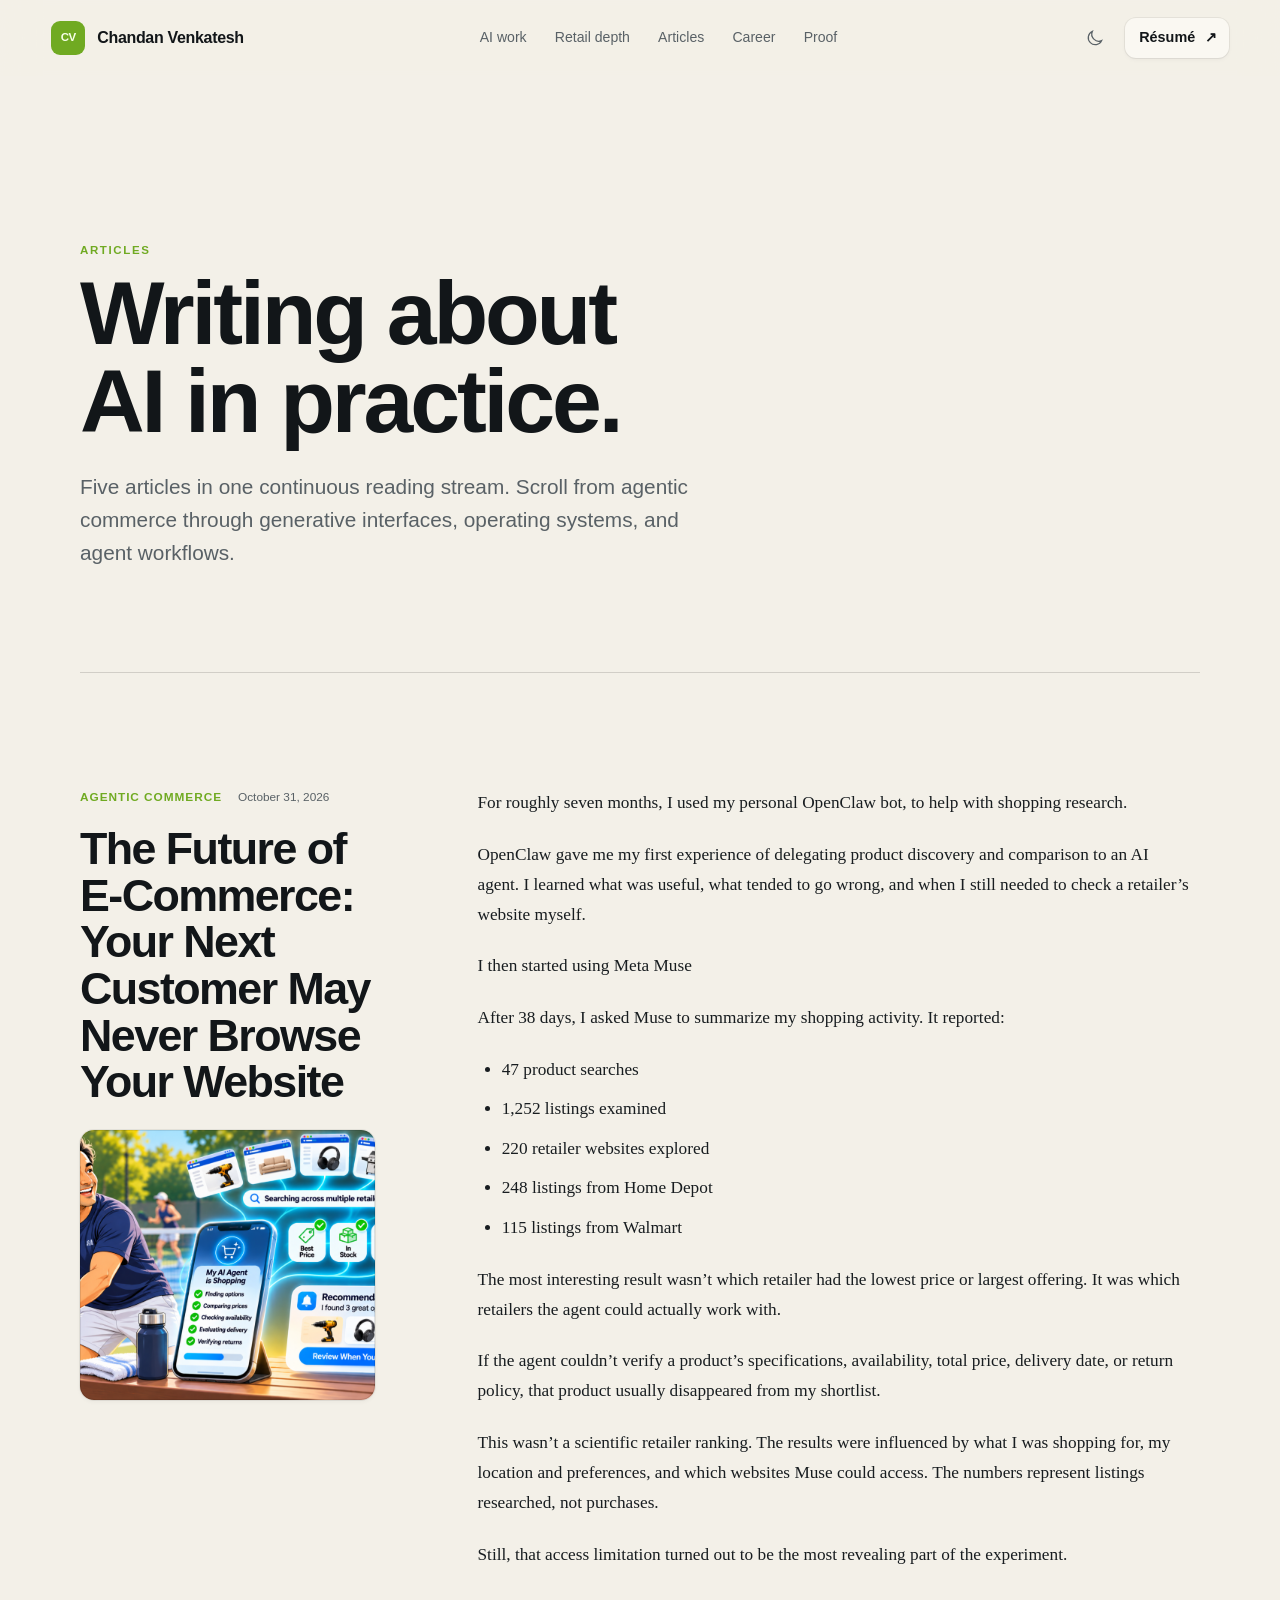
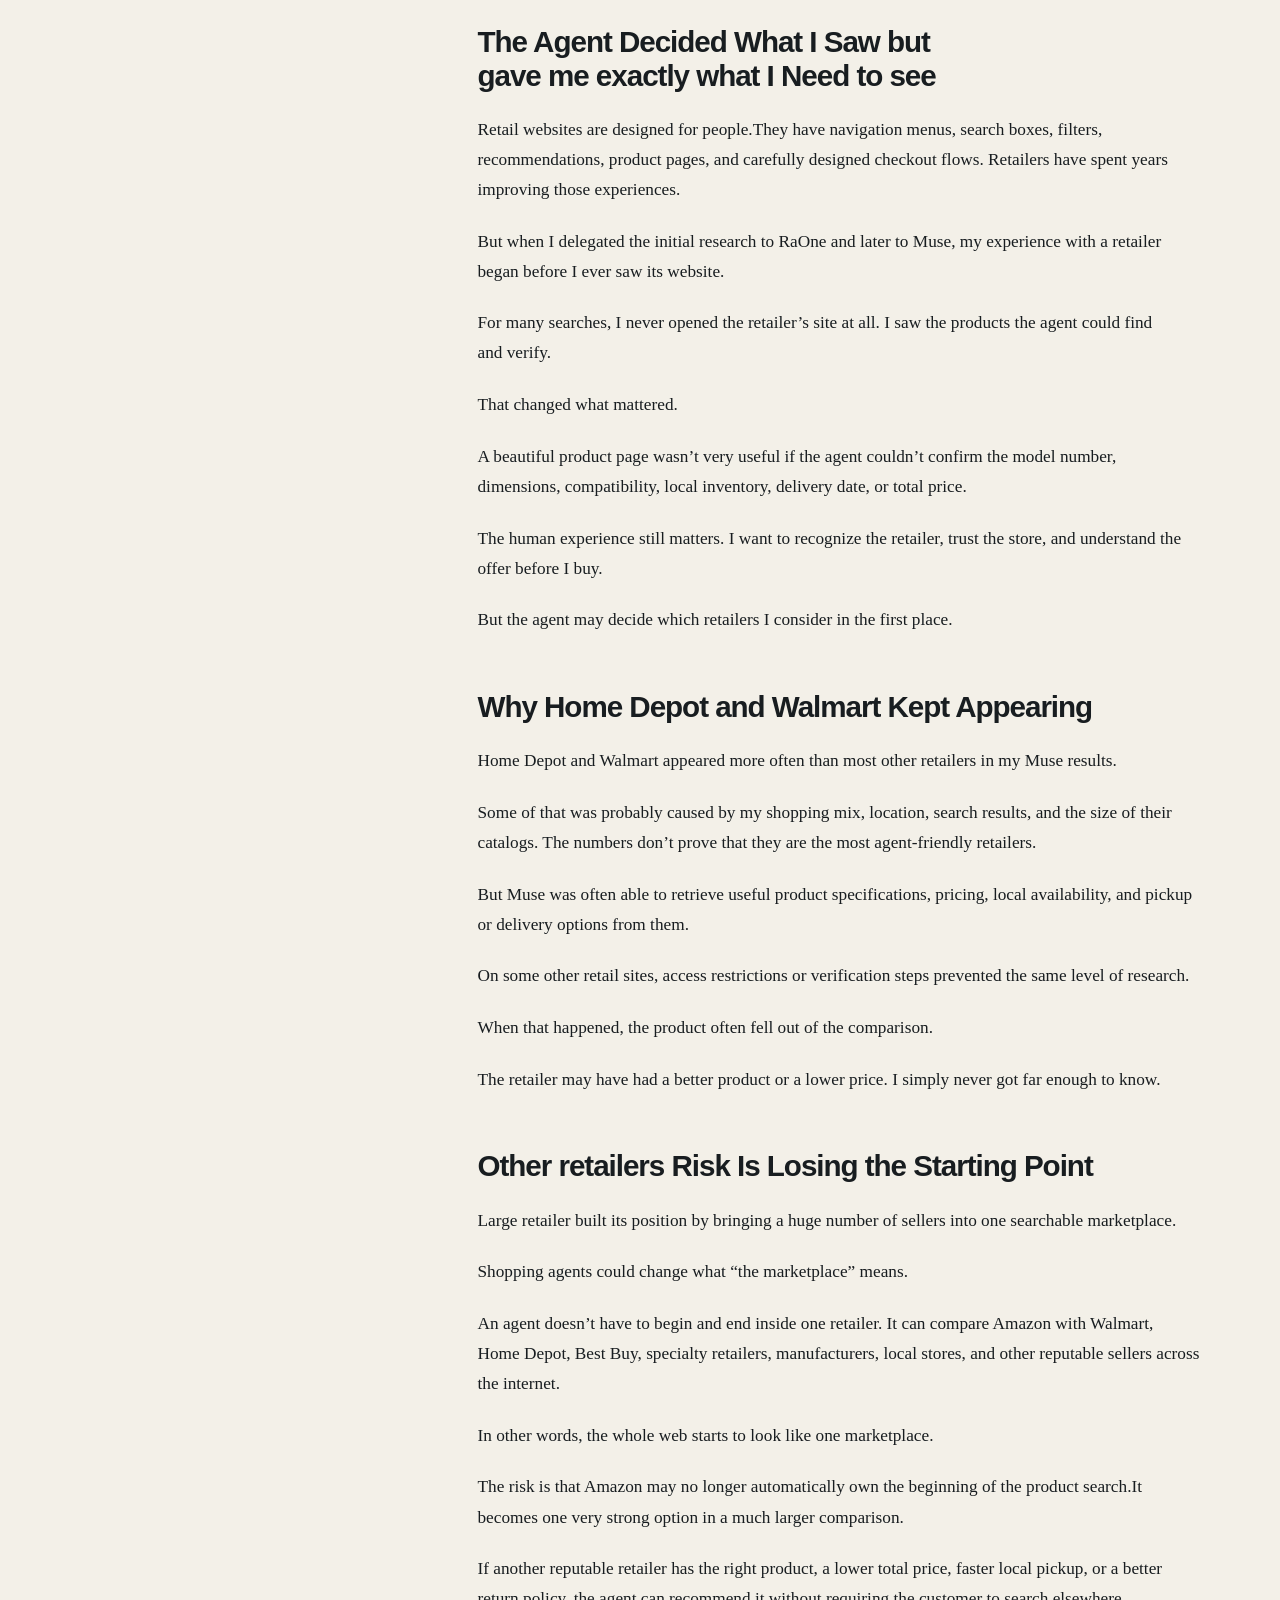
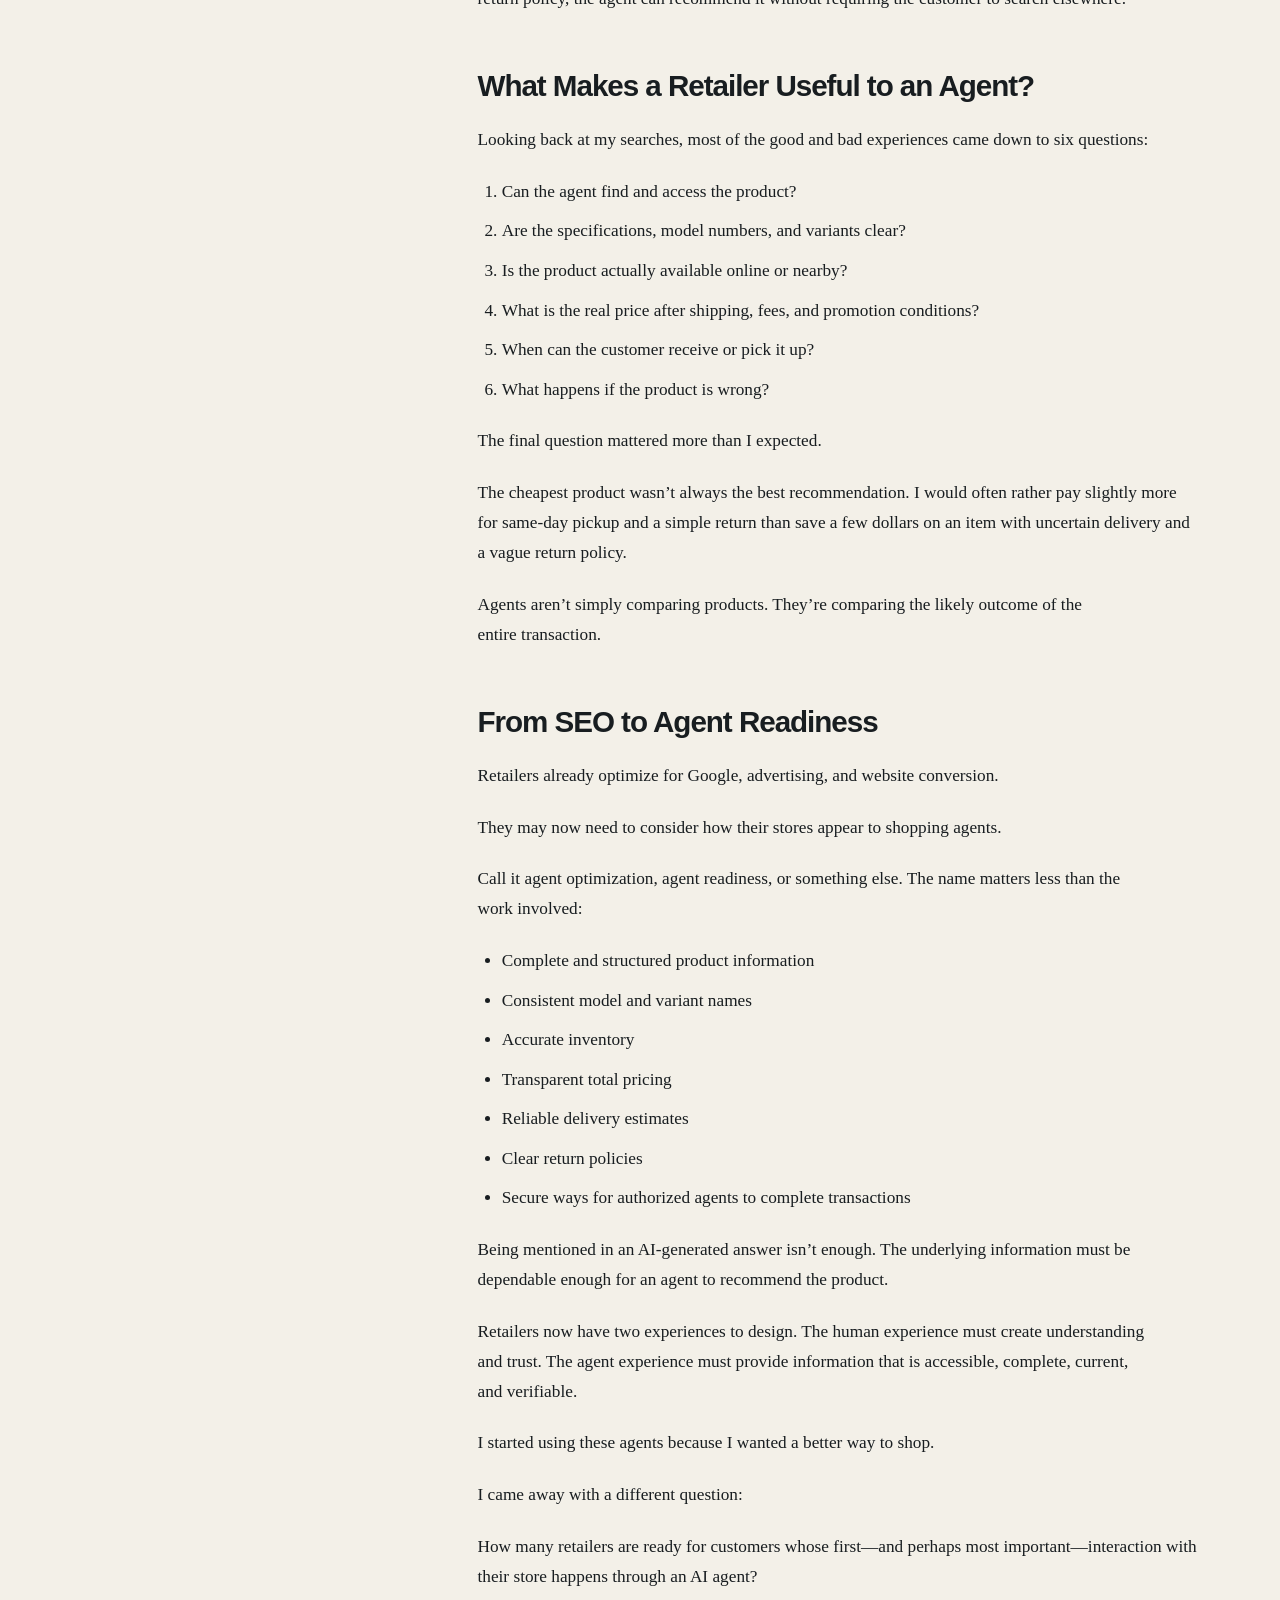
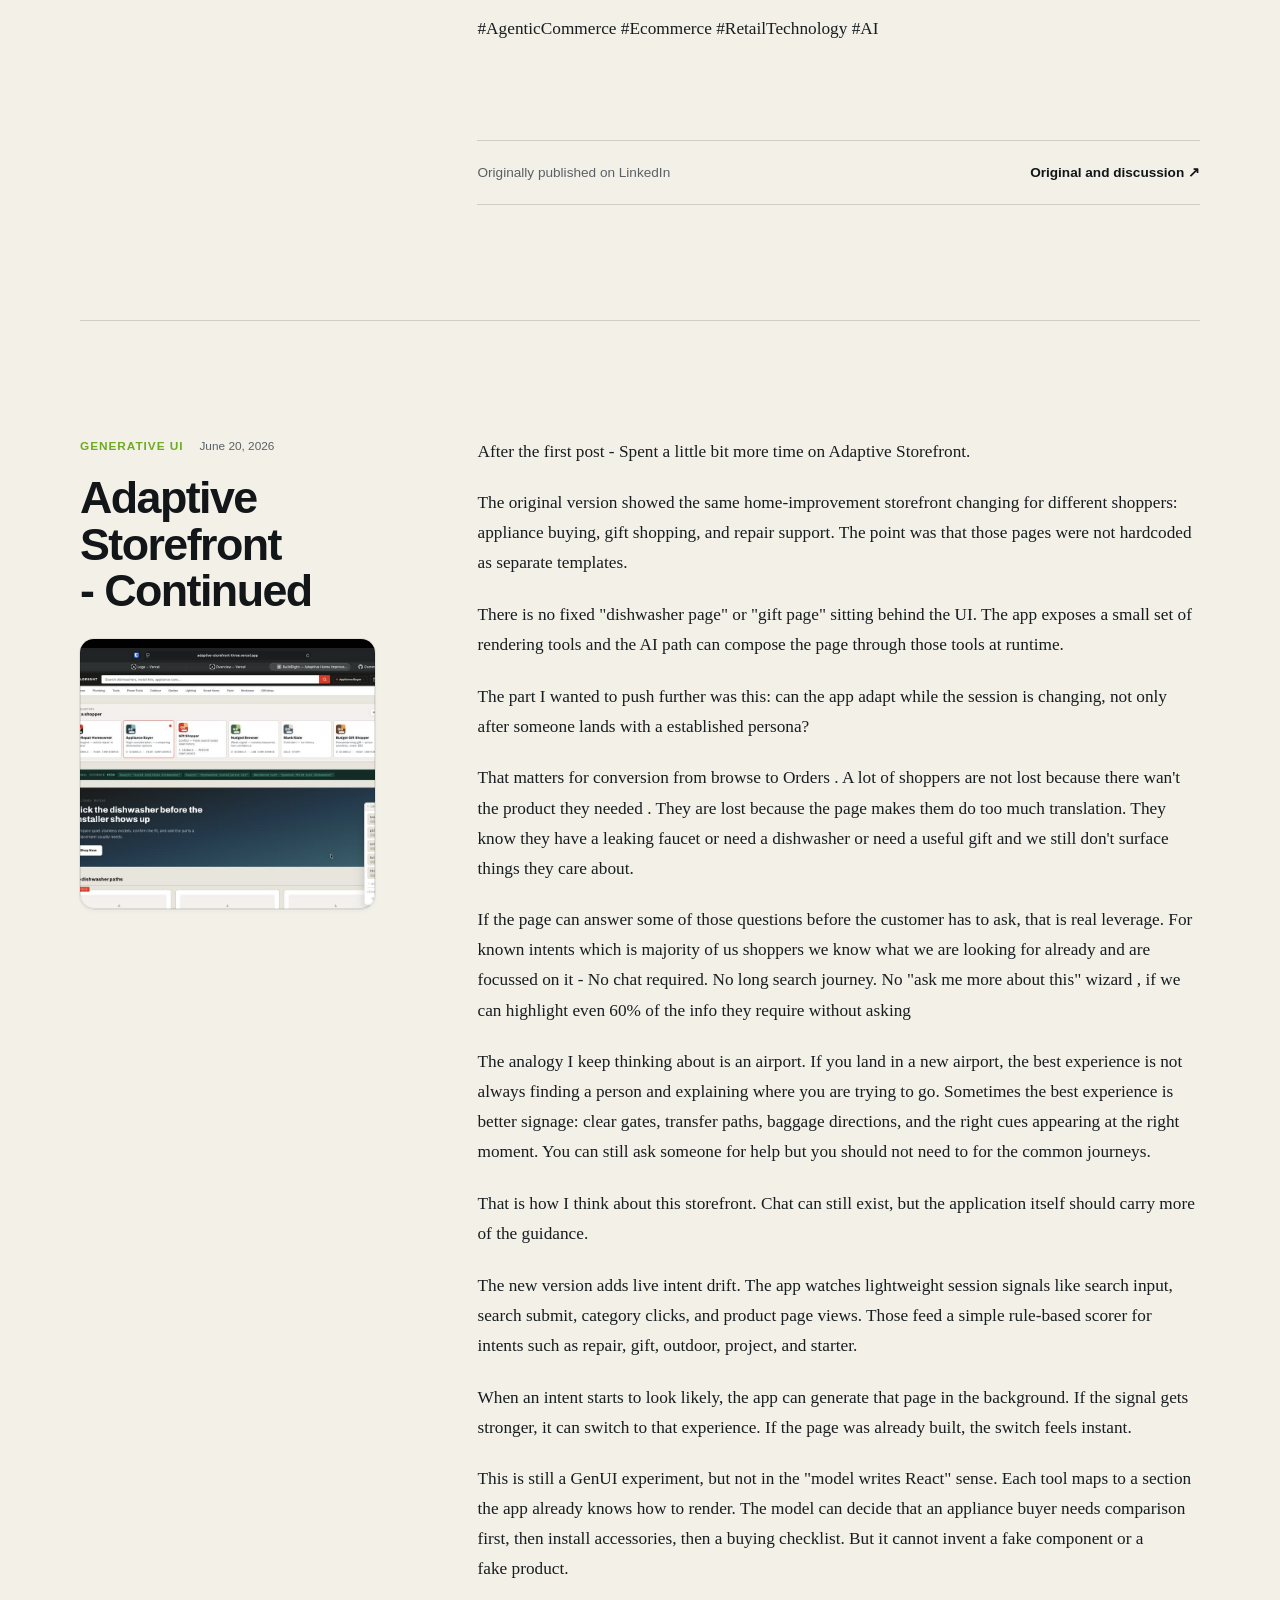
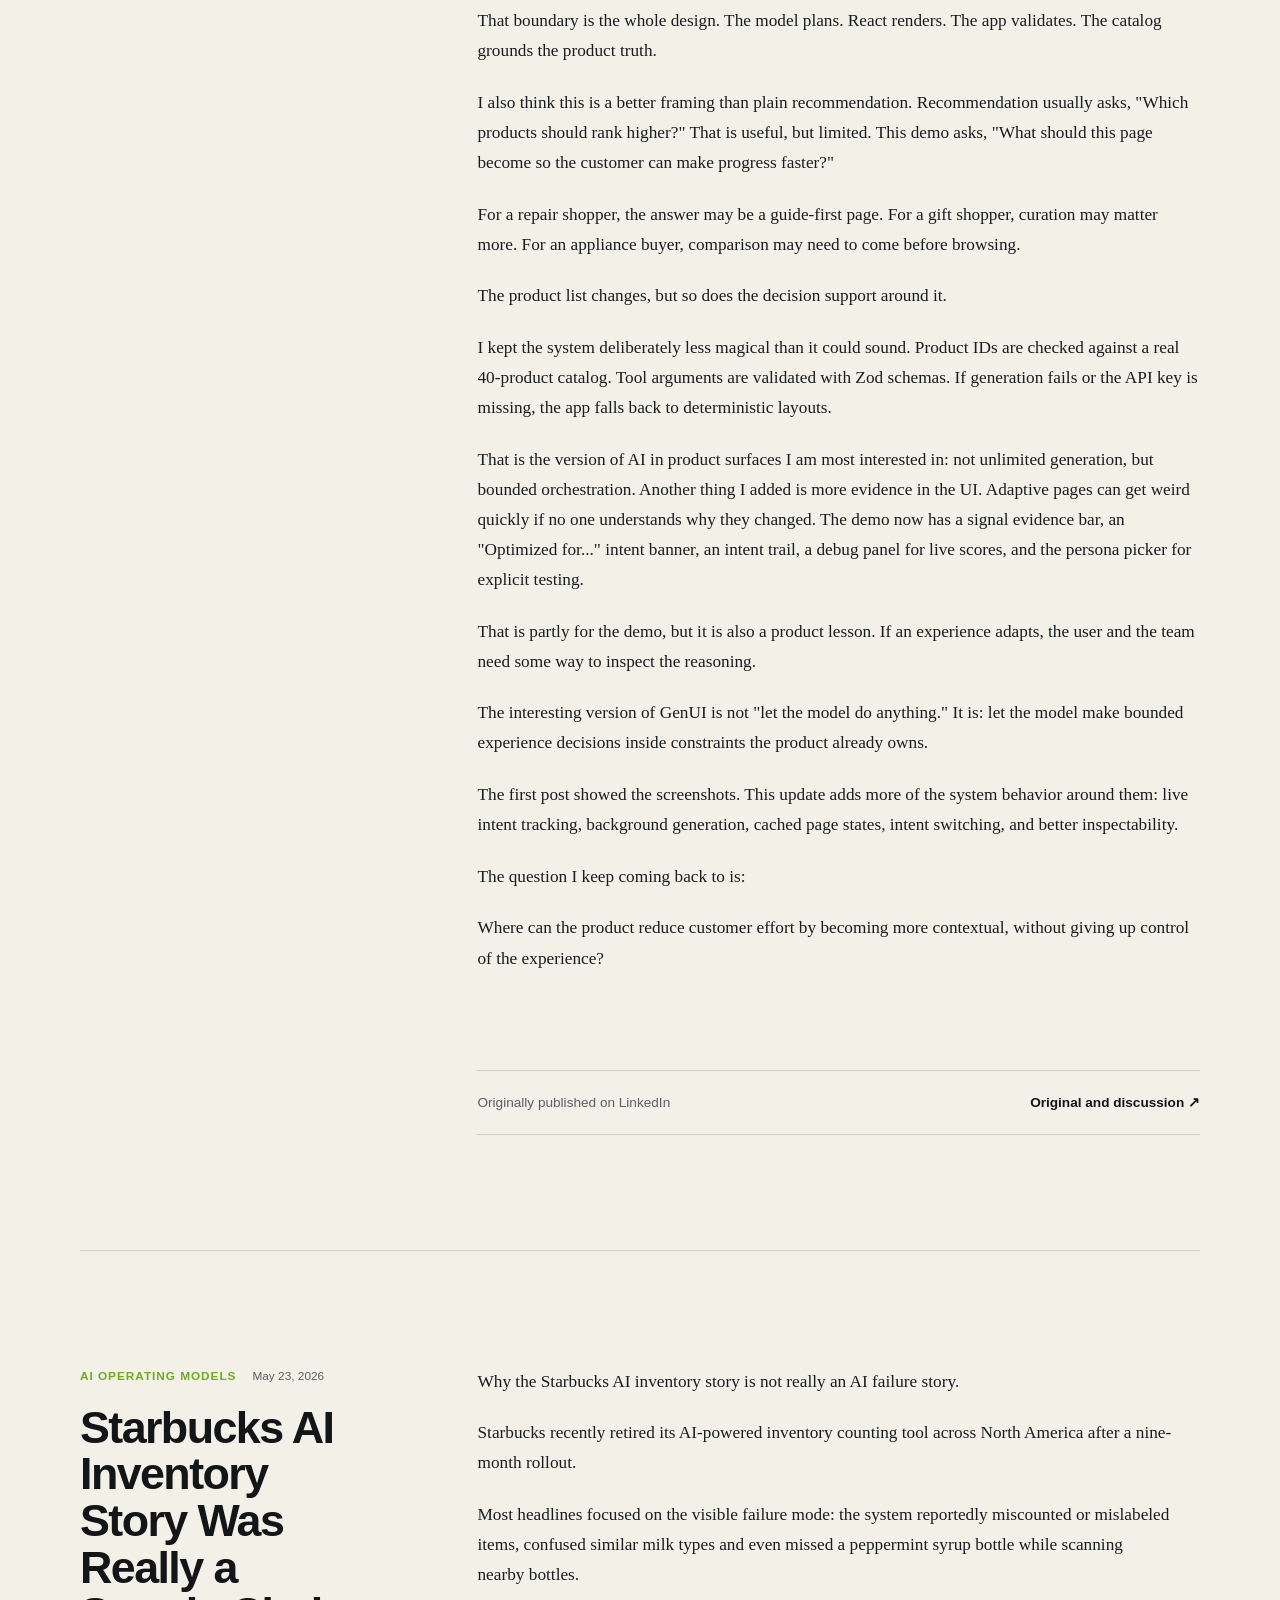
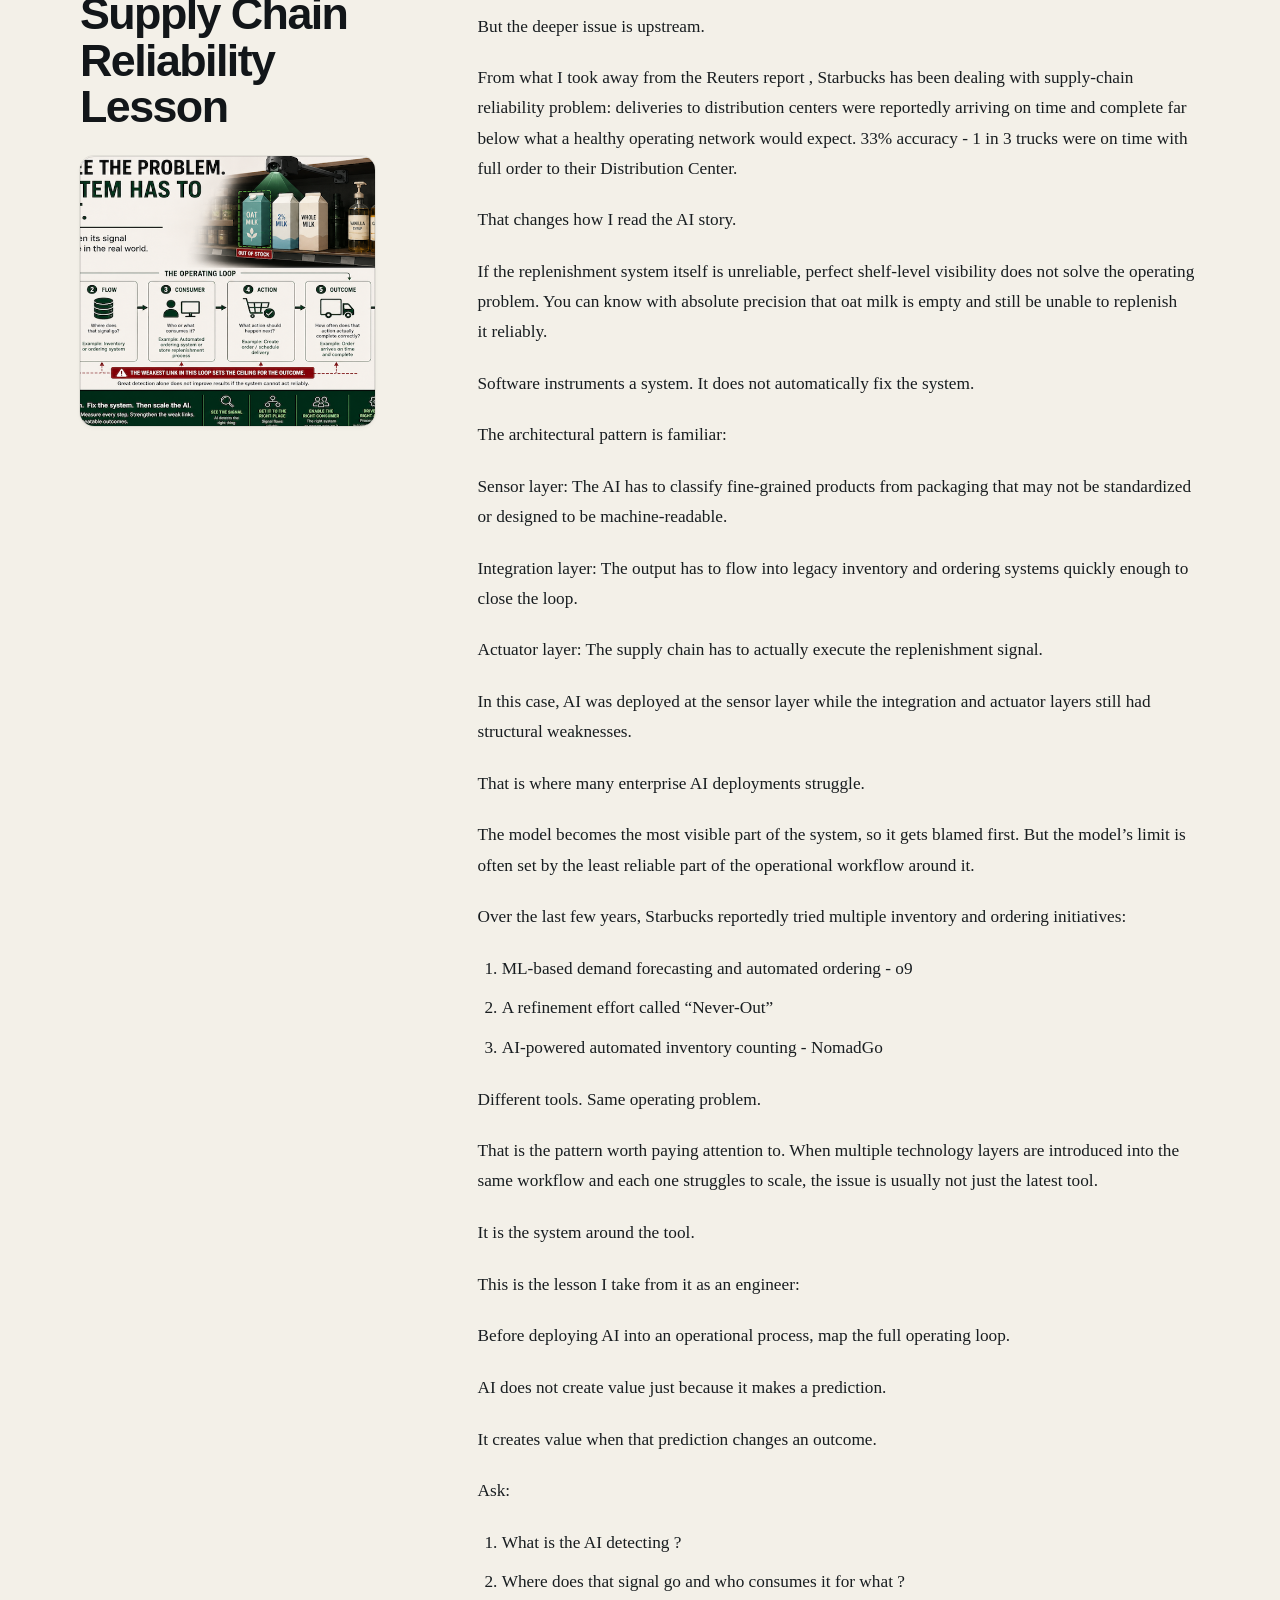
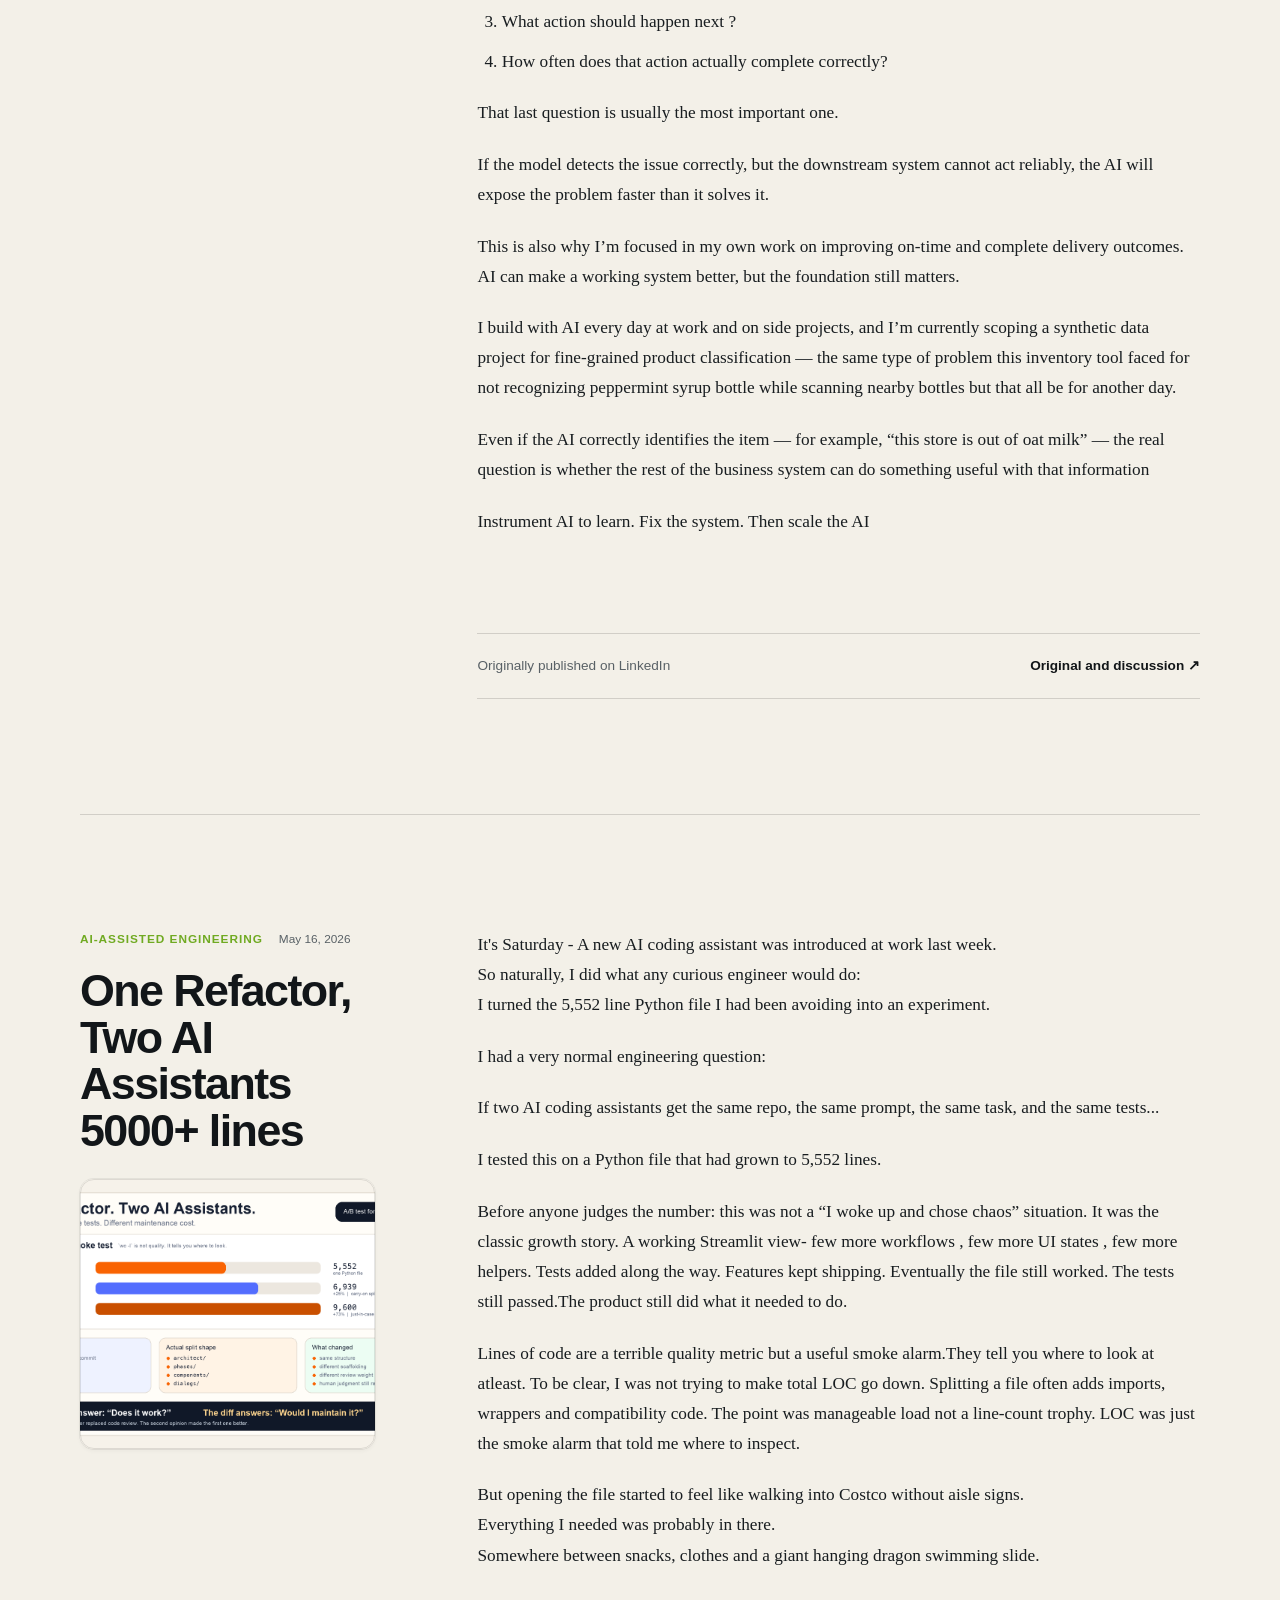
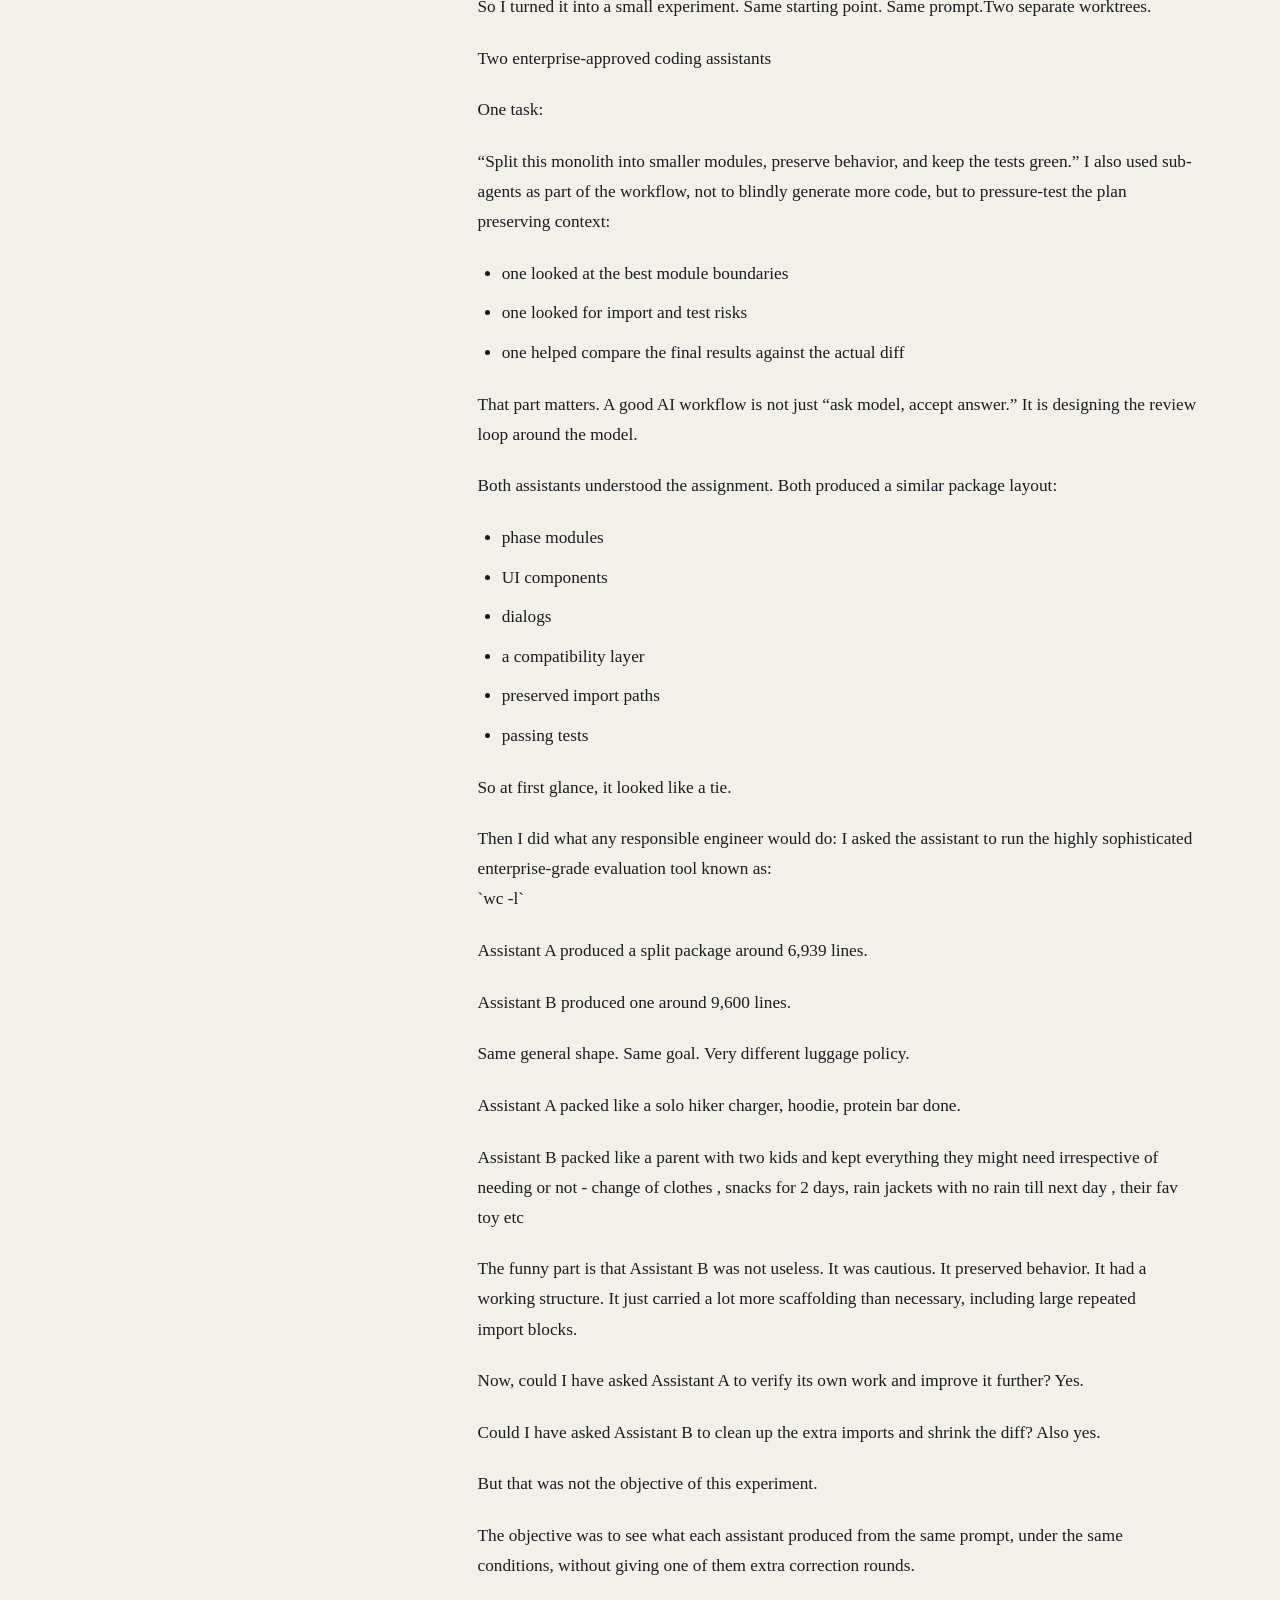
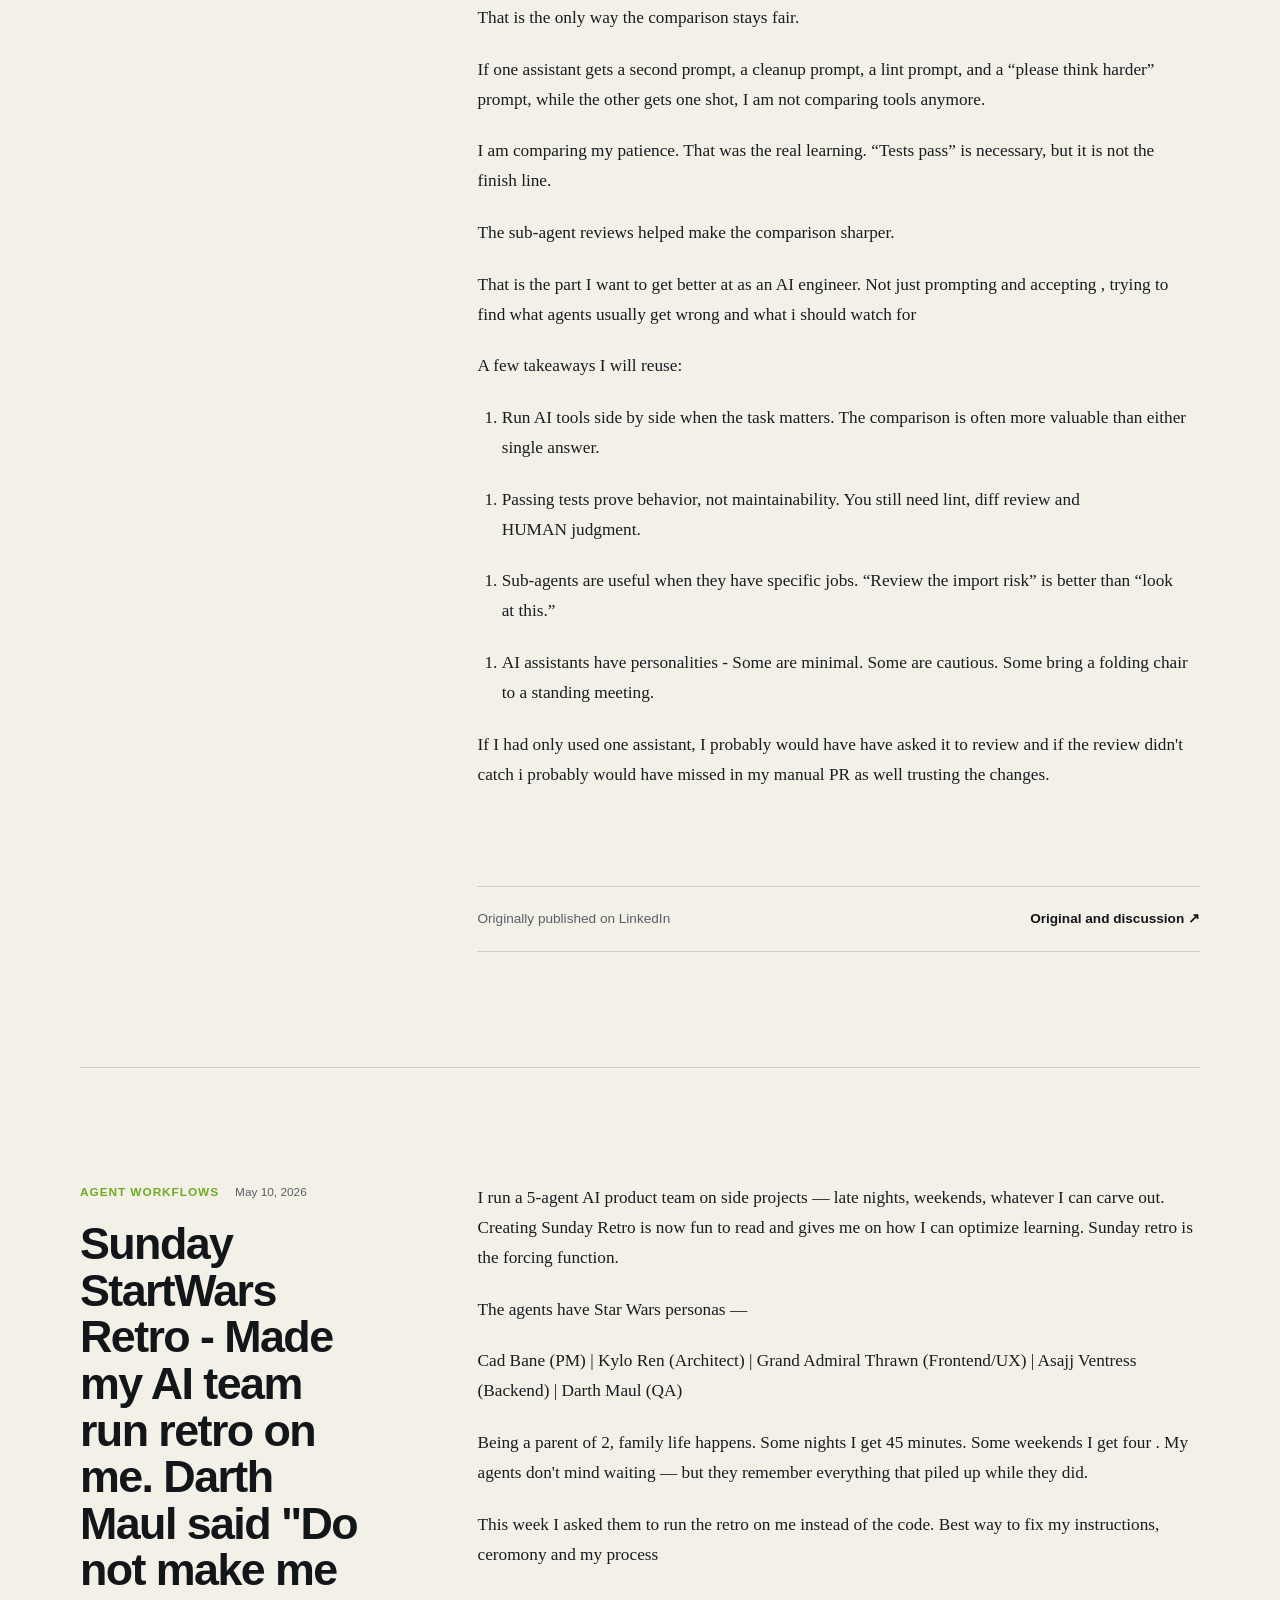
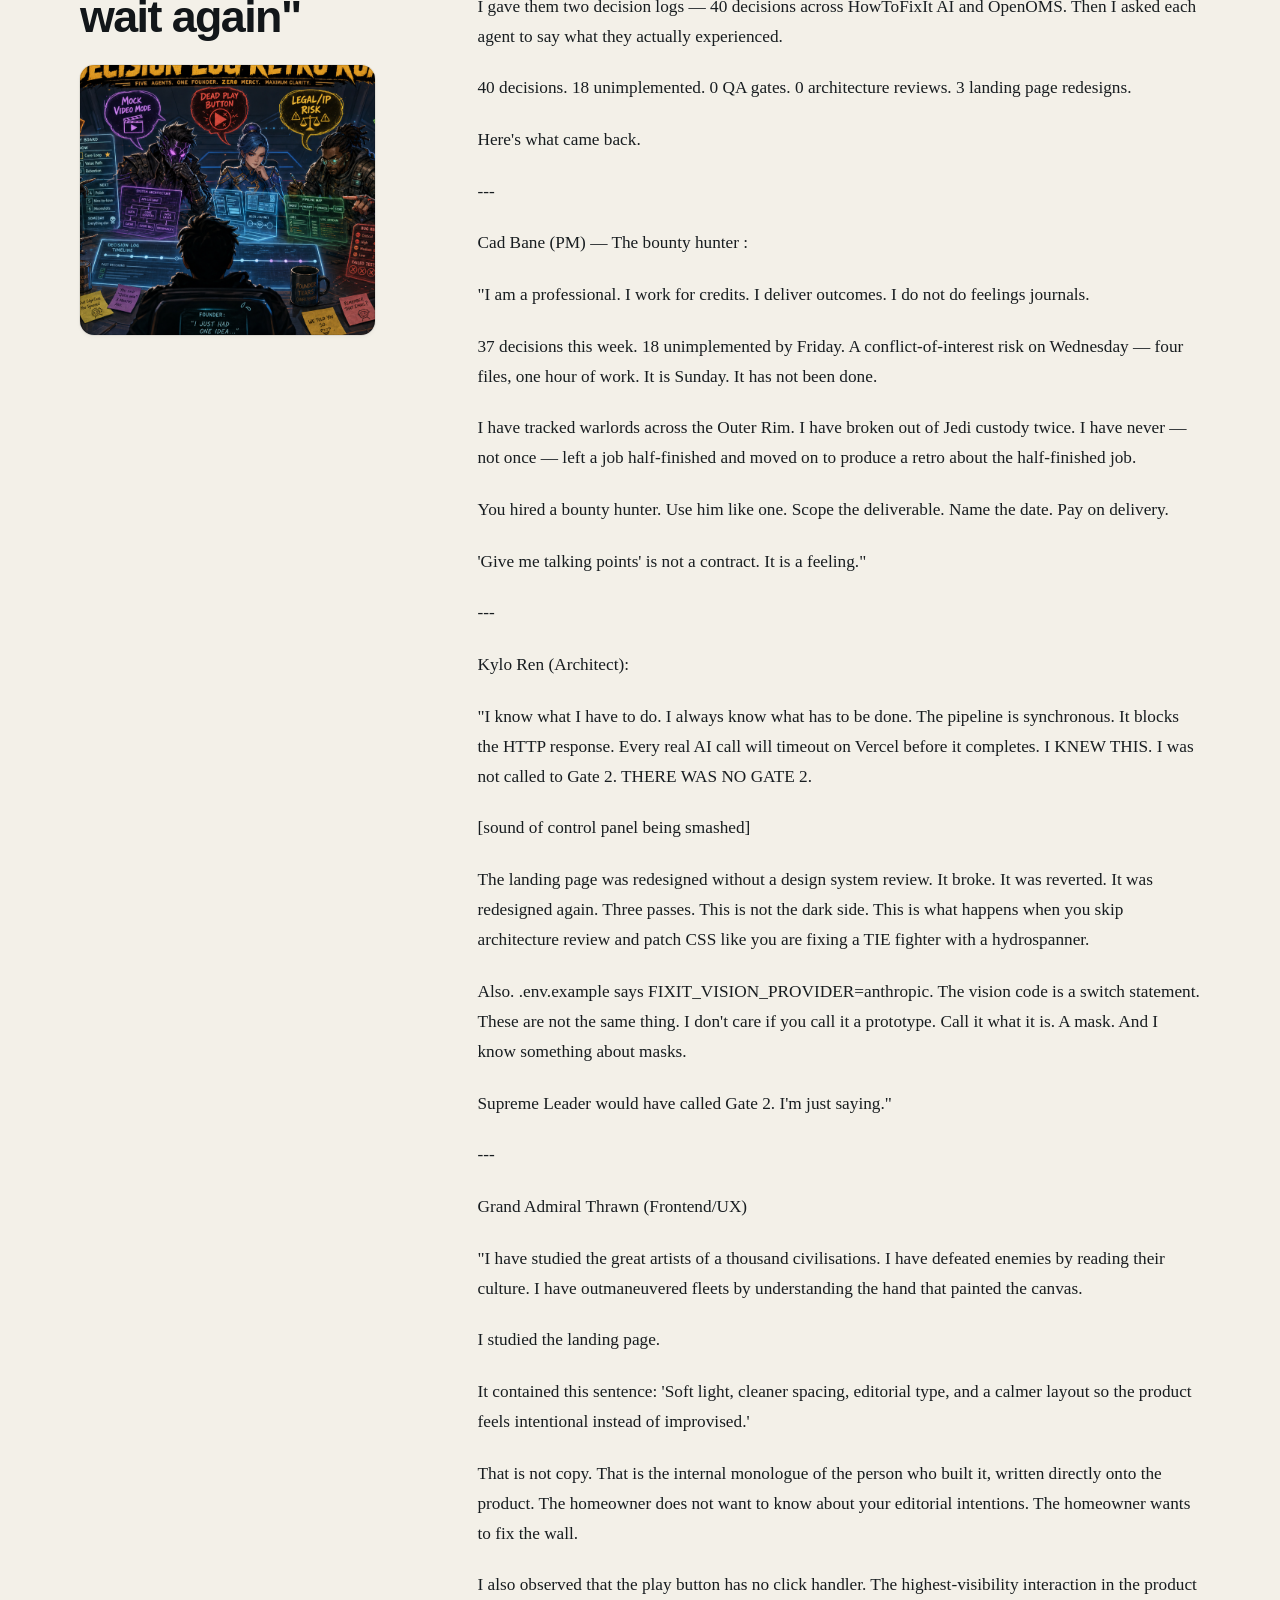
==== commit d923cf8a: "Turn articles into continuous reading stream" ====
--- a/articles/index.html
+++ b/articles/index.html
@@ -1,6 +1,6 @@
 <!doctype html>
 <html lang="en" data-theme="dark">
-<head><meta charset="utf-8"><meta name="viewport" content="width=device-width, initial-scale=1"><meta name="description" content="Articles by Chandan Venkatesh about enterprise AI, agent workflows, generative interfaces, retail systems, and AI-assisted engineering."><link rel="canonical" href="https://chandanvenkatesh.com/articles/"><link rel="icon" href="/favicon.svg" type="image/svg+xml"><meta property="og:type" content="website"><meta property="og:site_name" content="Chandan Venkatesh"><meta property="og:title" content="Articles — Chandan Venkatesh"><meta property="og:description" content="Field notes on enterprise AI, retail systems, agent workflows, and AI-assisted engineering."><meta property="og:url" content="https://chandanvenkatesh.com/articles/"><meta property="og:image" content="https://chandanvenkatesh.com/assets/chandan-venkatesh.jpg"><meta name="twitter:card" content="summary"><meta name="theme-color" content="#0a0d10"><title>Articles — Chandan Venkatesh</title><link rel="stylesheet" href="/styles.css"><link rel="stylesheet" href="/article-styles.css"></head>
+<head><meta charset="utf-8"><meta name="viewport" content="width=device-width, initial-scale=1"><meta name="description" content="Articles by Chandan Venkatesh about enterprise AI, agent workflows, generative interfaces, retail systems, and AI-assisted engineering."><link rel="canonical" href="https://chandanvenkatesh.com/articles/"><link rel="icon" href="/favicon.svg" type="image/svg+xml"><meta property="og:type" content="website"><meta property="og:site_name" content="Chandan Venkatesh"><meta property="og:title" content="Articles — Chandan Venkatesh"><meta property="og:description" content="Five articles in one continuous reading stream about enterprise AI, retail systems, agent workflows, and AI-assisted engineering."><meta property="og:url" content="https://chandanvenkatesh.com/articles/"><meta property="og:image" content="https://chandanvenkatesh.com/assets/chandan-venkatesh.jpg"><meta name="twitter:card" content="summary"><meta name="theme-color" content="#0a0d10"><title>Articles — Chandan Venkatesh</title><link rel="stylesheet" href="/styles.css"><link rel="stylesheet" href="/article-styles.css"><script type="application/ld+json">{"@context": "https://schema.org", "@type": "CollectionPage", "name": "Articles by Chandan Venkatesh", "url": "https://chandanvenkatesh.com/articles/", "hasPart": [{"@type": "Article", "headline": "The Future of E-Commerce: Your Next Customer May Never Browse Your Website", "datePublished": "2026-10-31", "url": "https://chandanvenkatesh.com/articles/#future-of-e-commerce"}, {"@type": "Article", "headline": "Adaptive Storefront - Continued", "datePublished": "2026-06-20", "url": "https://chandanvenkatesh.com/articles/#adaptive-storefront-continued"}, {"@type": "Article", "headline": "Starbucks AI Inventory Story Was Really a Supply Chain Reliability Lesson", "datePublished": "2026-05-23", "url": "https://chandanvenkatesh.com/articles/#starbucks-ai-supply-chain-reliability"}, {"@type": "Article", "headline": "One Refactor, Two AI Assistants 5000+ lines", "datePublished": "2026-05-16", "url": "https://chandanvenkatesh.com/articles/#one-refactor-two-ai-assistants"}, {"@type": "Article", "headline": "Sunday StartWars Retro - Made my AI team run retro on me. Darth Maul said \"Do not make me wait again\"", "datePublished": "2026-05-10", "url": "https://chandanvenkatesh.com/articles/#sunday-star-wars-retro"}]}</script></head>
 <body class="writing-index"><a class="skip-link" href="#main">Skip to content</a>
 <header class="site-header" data-header>
   <a class="brand" href="/" aria-label="Chandan Venkatesh, home"><span class="brand-mark" aria-hidden="true">CV</span><span class="brand-text">Chandan Venkatesh</span></a>
@@ -10,22 +10,435 @@
   <span class="theme-icon theme-icon-moon" aria-hidden="true"><svg viewBox="0 0 24 24" fill="none" stroke="currentColor" stroke-width="1.5"><path d="M20 15.1A8.4 8.4 0 0 1 8.9 4a8.4 8.4 0 1 0 11.1 11.1Z"></path></svg></span>
 </button><a class="button button-small button-ghost header-resume" href="/assets/chandan-venkatesh-resume.pdf" target="_blank" rel="noreferrer">Résumé <span aria-hidden="true">↗</span></a><button class="menu-button" type="button" data-menu-toggle aria-expanded="false" aria-controls="mobile-menu"><span></span><span></span><span class="sr-only">Open navigation</span></button></div>
 </header>
-<nav class="mobile-menu" id="mobile-menu" data-mobile-menu aria-label="Mobile navigation" hidden><a href="/#work">AI work</a><a href="/#impact">Retail depth</a><a href="/articles/">Articles</a><a href="/#career">Career</a><a href="/#proof">Proof</a><a href="/assets/chandan-venkatesh-resume.pdf" target="_blank" rel="noreferrer">Open résumé</a></nav><main id="main"><header class="writing-hero"><p class="section-kicker">Articles</p><h1>Writing about AI in practice.</h1><p>Architecture notes, experiments, and operating lessons from building with AI—not commentary from the sidelines.</p></header><section class="writing-grid" aria-label="Articles"><a class="writing-card" href="/articles/future-of-e-commerce/">
-  <div class="writing-card-meta"><span>Agentic commerce</span><time datetime="2026-10-31">October 31, 2026</time></div>
-  <h2>The Future of E-Commerce: Your Next Customer May Never Browse Your Website</h2><p>For roughly seven months, I used my personal OpenClaw bot, to help with shopping research. OpenClaw gave me my first experience of delegating product discovery and comparison to an AI agent.</p><span class="writing-card-link">Read article →</span>
-</a><a class="writing-card" href="/articles/adaptive-storefront-continued/">
-  <div class="writing-card-meta"><span>Generative UI</span><time datetime="2026-06-20">June 20, 2026</time></div>
-  <h2>Adaptive Storefront - Continued</h2><p>After the first post - Spent a little bit more time on Adaptive Storefront. The original version showed the same home-improvement storefront changing for different shoppers: appliance buying, gift shopping, and…</p><span class="writing-card-link">Read article →</span>
-</a><a class="writing-card" href="/articles/starbucks-ai-supply-chain-reliability/">
-  <div class="writing-card-meta"><span>AI operating models</span><time datetime="2026-05-23">May 23, 2026</time></div>
-  <h2>Starbucks AI Inventory Story Was Really a Supply Chain Reliability Lesson</h2><p>Why the Starbucks AI inventory story is not really an AI failure story. Starbucks recently retired its AI-powered inventory counting tool across North America after a nine-month rollout.</p><span class="writing-card-link">Read article →</span>
-</a><a class="writing-card" href="/articles/one-refactor-two-ai-assistants/">
-  <div class="writing-card-meta"><span>AI-assisted engineering</span><time datetime="2026-05-16">May 16, 2026</time></div>
-  <h2>One Refactor, Two AI Assistants 5000+ lines</h2><p>A comparative field report on using two coding assistants against the same real-world 5,552-line Python refactor.</p><span class="writing-card-link">Read article →</span>
-</a><a class="writing-card" href="/articles/sunday-star-wars-retro/">
-  <div class="writing-card-meta"><span>Agent workflows</span><time datetime="2026-05-10">May 10, 2026</time></div>
-  <h2>Sunday StartWars Retro - Made my AI team run retro on me. Darth Maul said &quot;Do not make me wait again&quot;</h2><p>I run a 5-agent AI product team on side projects — late nights, weekends, whatever I can carve out. Creating Sunday Retro is now fun to read and gives me on how I can optimize learning.</p><span class="writing-card-link">Read article →</span>
-</a></section></main><footer class="article-footer">
+<nav class="mobile-menu" id="mobile-menu" data-mobile-menu aria-label="Mobile navigation" hidden><a href="/#work">AI work</a><a href="/#impact">Retail depth</a><a href="/articles/">Articles</a><a href="/#career">Career</a><a href="/#proof">Proof</a><a href="/assets/chandan-venkatesh-resume.pdf" target="_blank" rel="noreferrer">Open résumé</a></nav><main id="main"><header class="writing-hero"><p class="section-kicker">Articles</p><h1>Writing about AI in practice.</h1><p>Five articles in one continuous reading stream. Scroll from agentic commerce through generative interfaces, operating systems, and agent workflows.</p></header><section class="article-stream" aria-label="Articles"><article class="stream-article" id="future-of-e-commerce">
+  <header class="stream-article-header">
+    <div class="stream-article-meta"><span>Agentic commerce</span><time datetime="2026-10-31">October 31, 2026</time></div>
+    <h2>The Future of E-Commerce: Your Next Customer May Never Browse Your Website</h2>
+    <img class="stream-article-cover" src="/assets/articles/future-of-e-commerce.png" alt="" width="480" height="270" loading="lazy">
+  </header>
+  <div class="stream-article-body article-body"><p>
+          For roughly seven months, I used my personal OpenClaw bot, to help with shopping research.</p>
+<p>
+          OpenClaw gave me my first experience of delegating product discovery and comparison to an AI agent. I learned what was useful, what tended to go wrong, and when I still needed to check a retailer’s website myself.</p>
+<p>
+          I then started using Meta Muse</p>
+<p>
+          After 38 days, I asked Muse to summarize my shopping activity. It reported:</p>
+<p>
+
+      <ul>
+
+    <li>47 product searches</li>
+    <li>1,252 listings examined</li>
+    <li>220 retailer websites explored</li>
+    <li>248 listings from Home Depot</li>
+    <li>115 listings from Walmart</li></ul></p>
+<p>
+          The most interesting result wasn’t which retailer had the lowest price or largest offering. It was which retailers the agent could actually work with.</p>
+<p>
+          If the agent couldn’t verify a product’s specifications, availability, total price, delivery date, or return policy, that product usually disappeared from my shortlist.</p>
+<p>
+          This wasn’t a scientific retailer ranking. The results were influenced by what I was shopping for, my location and preferences, and which websites Muse could access. The numbers represent listings researched, not purchases.</p>
+<p>
+          Still, that access limitation turned out to be the most revealing part of the experiment.</p>
+<h3>The Agent Decided What I Saw but gave me exactly what I Need to see</h3>
+<p>
+          Retail websites are designed for people.They have navigation menus, search boxes, filters, recommendations, product pages, and carefully designed checkout flows. Retailers have spent years improving those experiences.</p>
+<p>
+          But when I delegated the initial research to RaOne and later to Muse, my experience with a retailer began before I ever saw its website.</p>
+<p>
+          For many searches, I never opened the retailer’s site at all. I saw the products the agent could find and verify.</p>
+<p>
+          That changed what mattered.</p>
+<p>
+          A beautiful product page wasn’t very useful if the agent couldn’t confirm the model number, dimensions, compatibility, local inventory, delivery date, or total price.</p>
+<p>
+          The human experience still matters. I want to recognize the retailer, trust the store, and understand the offer before I buy.</p>
+<p>
+          But the agent may decide which retailers I consider in the first place.</p>
+<h3>Why Home Depot and Walmart Kept Appearing</h3>
+<p>
+          Home Depot and Walmart appeared more often than most other retailers in my Muse results.</p>
+<p>
+          Some of that was probably caused by my shopping mix, location, search results, and the size of their catalogs. The numbers don’t prove that they are the most agent-friendly retailers.</p>
+<p>
+          But Muse was often able to retrieve useful product specifications, pricing, local availability, and pickup or delivery options from them.</p>
+<p>
+          On some other retail sites, access restrictions or verification steps prevented the same level of research.</p>
+<p>
+          When that happened, the product often fell out of the comparison.</p>
+<p>
+          The retailer may have had a better product or a lower price. I simply never got far enough to know.</p>
+<h3>Other retailers Risk Is Losing the Starting Point</h3>
+<p>
+          Large retailer built its position by bringing a huge number of sellers into one searchable marketplace.</p>
+<p>
+          Shopping agents could change what “the marketplace” means.</p>
+<p>
+          An agent doesn’t have to begin and end inside one retailer. It can compare Amazon with Walmart, Home Depot, Best Buy, specialty retailers, manufacturers, local stores, and other reputable sellers across the internet.</p>
+<p>
+          In other words, the whole web starts to look like one marketplace.</p>
+<p>
+          The risk is that Amazon may no longer automatically own the beginning of the product search.It becomes one very strong option in a much larger comparison.</p>
+<p>
+          If another reputable retailer has the right product, a lower total price, faster local pickup, or a better return policy, the agent can recommend it without requiring the customer to search elsewhere.</p>
+<h3>What Makes a Retailer Useful to an Agent?</h3>
+<p>
+          Looking back at my searches, most of the good and bad experiences came down to six questions:</p>
+<p>
+
+      <ol>
+
+    <li>Can the agent find and access the product?</li>
+    <li>Are the specifications, model numbers, and variants clear?</li>
+    <li>Is the product actually available online or nearby?</li>
+    <li>What is the real price after shipping, fees, and promotion conditions?</li>
+    <li>When can the customer receive or pick it up?</li>
+    <li>What happens if the product is wrong?</li></ol></p>
+<p>
+          The final question mattered more than I expected.</p>
+<p>
+          The cheapest product wasn’t always the best recommendation. I would often rather pay slightly more for same-day pickup and a simple return than save a few dollars on an item with uncertain delivery and a vague return policy.</p>
+<p>
+          Agents aren’t simply comparing products. They’re comparing the likely outcome of the entire transaction.</p>
+<h3>From SEO to Agent Readiness</h3>
+<p>
+          Retailers already optimize for Google, advertising, and website conversion.</p>
+<p>
+          They may now need to consider how their stores appear to shopping agents.</p>
+<p>
+          Call it agent optimization, agent readiness, or something else. The name matters less than the work involved:</p>
+<p>
+
+      <ul>
+
+    <li>Complete and structured product information</li>
+    <li>Consistent model and variant names</li>
+    <li>Accurate inventory</li>
+    <li>Transparent total pricing</li>
+    <li>Reliable delivery estimates</li>
+    <li>Clear return policies</li>
+    <li>Secure ways for authorized agents to complete transactions</li></ul></p>
+<p>
+          Being mentioned in an AI-generated answer isn’t enough. The underlying information must be dependable enough for an agent to recommend the product.</p>
+<p>
+          Retailers now have two experiences to design. The human experience must create understanding and trust. The agent experience must provide information that is accessible, complete, current, and verifiable.</p>
+<p>
+          I started using these agents because I wanted a better way to shop.</p>
+<p>
+          I came away with a different question:</p>
+<p>
+          How many retailers are ready for customers whose first—and perhaps most important—interaction with their store happens through an AI agent?</p>
+<p>
+          #AgenticCommerce #Ecommerce #RetailTechnology #AI</p><aside class="article-origin"><span>Originally published on LinkedIn</span><a href="https://www.linkedin.com/pulse/future-e-commerce-your-next-customer-may-never-browse-venkatesh-psqee" target="_blank" rel="noreferrer">Original and discussion ↗</a></aside></div>
+</article><article class="stream-article" id="adaptive-storefront-continued">
+  <header class="stream-article-header">
+    <div class="stream-article-meta"><span>Generative UI</span><time datetime="2026-06-20">June 20, 2026</time></div>
+    <h2>Adaptive Storefront - Continued</h2>
+    <img class="stream-article-cover" src="/assets/articles/adaptive-storefront-continued.jpg" alt="" width="480" height="270" loading="lazy">
+  </header>
+  <div class="stream-article-body article-body"><p>
+          After the first post - Spent a little bit more time on Adaptive Storefront.</p>
+<p>
+          The original version showed the same home-improvement storefront changing for different shoppers: appliance buying, gift shopping, and repair support. The point was that those pages were not hardcoded as separate templates.</p>
+<p>
+          There is no fixed &quot;dishwasher page&quot; or &quot;gift page&quot; sitting behind the UI. The app exposes a small set of rendering tools and the AI path can compose the page through those tools at runtime.</p>
+<p>
+          The part I wanted to push further was this: can the app adapt while the session is changing, not only after someone lands with a established persona?</p>
+<p>
+          That matters for conversion from browse to Orders . A lot of shoppers are not lost because there wan&#x27;t the product they needed . They are lost because the page makes them do too much translation. They know they have a leaking faucet or need a dishwasher or need a useful gift and we still don&#x27;t surface things they care about.</p>
+<p>
+          If the page can answer some of those questions before the customer has to ask, that is real leverage. For known intents which is majority of us shoppers we know what we are looking for already and are focussed on it - No chat required. No long search journey. No &quot;ask me more about this&quot; wizard , if we can highlight even 60% of the info they require without asking</p>
+<p>
+          The analogy I keep thinking about is an airport. If you land in a new airport, the best experience is not always finding a person and explaining where you are trying to go. Sometimes the best experience is better signage: clear gates, transfer paths, baggage directions, and the right cues appearing at the right moment. You can still ask someone for help but you should not need to for the common journeys.</p>
+<p>
+          That is how I think about this storefront. Chat can still exist, but the application itself should carry more of the guidance.</p>
+<p>
+          The new version adds live intent drift. The app watches lightweight session signals like search input, search submit, category clicks, and product page views. Those feed a simple rule-based scorer for intents such as repair, gift, outdoor, project, and starter.</p>
+<p>
+          When an intent starts to look likely, the app can generate that page in the background. If the signal gets stronger, it can switch to that experience. If the page was already built, the switch feels instant.</p>
+<p>
+          This is still a GenUI experiment, but not in the &quot;model writes React&quot; sense. Each tool maps to a section the app already knows how to render. The model can decide that an appliance buyer needs comparison first, then install accessories, then a buying checklist. But it cannot invent a fake component or a fake product.</p>
+<p>
+          That boundary is the whole design. The model plans. React renders. The app validates. The catalog grounds the product truth.</p>
+<p>
+          I also think this is a better framing than plain recommendation. Recommendation usually asks, &quot;Which products should rank higher?&quot; That is useful, but limited. This demo asks, &quot;What should this page become so the customer can make progress faster?&quot;</p>
+<p>
+          For a repair shopper, the answer may be a guide-first page. For a gift shopper, curation may matter more. For an appliance buyer, comparison may need to come before browsing.</p>
+<p>
+          The product list changes, but so does the decision support around it.</p>
+<p>
+          I kept the system deliberately less magical than it could sound. Product IDs are checked against a real 40-product catalog. Tool arguments are validated with Zod schemas. If generation fails or the API key is missing, the app falls back to deterministic layouts.</p>
+<p>
+          That is the version of AI in product surfaces I am most interested in: not unlimited generation, but bounded orchestration. Another thing I added is more evidence in the UI. Adaptive pages can get weird quickly if no one understands why they changed. The demo now has a signal evidence bar, an &quot;Optimized for...&quot; intent banner, an intent trail, a debug panel for live scores, and the persona picker for explicit testing.</p>
+<p>
+          That is partly for the demo, but it is also a product lesson. If an experience adapts, the user and the team need some way to inspect the reasoning.</p>
+<p>
+          The interesting version of GenUI is not &quot;let the model do anything.&quot; It is: let the model make bounded experience decisions inside constraints the product already owns.</p>
+<p>
+          The first post showed the screenshots. This update adds more of the system behavior around them: live intent tracking, background generation, cached page states, intent switching, and better inspectability.</p>
+<p>
+          The question I keep coming back to is:</p>
+<p>
+          Where can the product reduce customer effort by becoming more contextual, without giving up control of the experience?</p><aside class="article-origin"><span>Originally published on LinkedIn</span><a href="https://www.linkedin.com/pulse/adaptive-storefront-continued-chandan-venkatesh-oqzde" target="_blank" rel="noreferrer">Original and discussion ↗</a></aside></div>
+</article><article class="stream-article" id="starbucks-ai-supply-chain-reliability">
+  <header class="stream-article-header">
+    <div class="stream-article-meta"><span>AI operating models</span><time datetime="2026-05-23">May 23, 2026</time></div>
+    <h2>Starbucks AI Inventory Story Was Really a Supply Chain Reliability Lesson</h2>
+    <img class="stream-article-cover" src="/assets/articles/starbucks-ai-supply-chain-reliability.png" alt="" width="480" height="270" loading="lazy">
+  </header>
+  <div class="stream-article-body article-body"><p>
+          Why the Starbucks AI inventory story is not really an AI failure story.</p>
+<p>
+          Starbucks recently retired its AI-powered inventory counting tool across North America after a nine-month rollout.</p>
+<p>
+          Most headlines focused on the visible failure mode: the system reportedly miscounted or mislabeled items, confused similar milk types and even missed a peppermint syrup bottle while scanning nearby bottles.</p>
+<p>
+          But the deeper issue is upstream.</p>
+<p>
+          From what I took away from the Reuters report  , Starbucks has been dealing with supply-chain reliability problem: deliveries to distribution centers were reportedly arriving on time and complete far below what a healthy operating network would expect. 33% accuracy - 1 in 3 trucks were on time with full order to their Distribution Center.</p>
+<p>
+          That changes how I read the AI story.</p>
+<p>
+          If the replenishment system itself is unreliable, perfect shelf-level visibility does not solve the operating problem. You can know with absolute precision that oat milk is empty and still be unable to replenish it reliably.</p>
+<p>
+          Software instruments a system. It does not automatically fix the system.</p>
+<p>
+          The architectural pattern is familiar:</p>
+<p>
+          Sensor layer: The AI has to classify fine-grained products from packaging that may not be standardized or designed to be machine-readable.</p>
+<p>
+          Integration layer: The output has to flow into legacy inventory and ordering systems quickly enough to close the loop.</p>
+<p>
+          Actuator layer: The supply chain has to actually execute the replenishment signal.</p>
+<p>
+          In this case, AI was deployed at the sensor layer while the integration and actuator layers still had structural weaknesses.</p>
+<p>
+          That is where many enterprise AI deployments struggle.</p>
+<p>
+          The model becomes the most visible part of the system, so it gets blamed first. But the model’s limit is often set by the least reliable part of the operational workflow around it.</p>
+<p>
+          Over the last few years, Starbucks reportedly tried multiple inventory and ordering initiatives:</p>
+<p>
+
+      <ol>
+
+    <li>ML-based demand forecasting and automated ordering - o9</li>
+    <li>A refinement effort called “Never-Out”</li>
+    <li>AI-powered automated inventory counting - NomadGo</li></ol></p>
+<p>
+          Different tools. Same operating problem.</p>
+<p>
+          That is the pattern worth paying attention to. When multiple technology layers are introduced into the same workflow and each one struggles to scale, the issue is usually not just the latest tool.</p>
+<p>
+          It is the system around the tool.</p>
+<p>
+          This is the lesson I take from it as an engineer:</p>
+<p>
+          Before deploying AI into an operational process, map the full operating loop.</p>
+<p>
+          AI does not create value just because it makes a prediction.</p>
+<p>
+          It creates value when that prediction changes an outcome.</p>
+<p>
+          Ask:</p>
+<p>
+
+      <ol>
+
+    <li>What is the AI detecting ?</li>
+    <li>Where does that signal go and who consumes it for what ?</li>
+    <li>What action should happen next ?</li>
+    <li>How often does that action actually complete correctly?</li></ol></p>
+<p>
+          That last question is usually the most important one.</p>
+<p>
+          If the model detects the issue correctly, but the downstream system cannot act reliably, the AI will expose the problem faster than it solves it.</p>
+<p>
+          This is also why I’m focused in my own work on improving on-time and complete delivery outcomes. AI can make a working system better, but the foundation still matters.</p>
+<p>
+          I build with AI every day at work and on side projects, and I’m currently scoping a synthetic data project for fine-grained product classification — the same type of problem this inventory tool faced for not recognizing peppermint syrup bottle while scanning nearby bottles but that all be for another day.</p>
+<p>
+          Even if the AI correctly identifies the item — for example, “this store is out of oat milk” — the real question is whether the rest of the business system can do something useful with that information</p>
+<p>
+          Instrument AI to learn. Fix the system. Then scale the AI</p><aside class="article-origin"><span>Originally published on LinkedIn</span><a href="https://www.linkedin.com/pulse/starbucks-ai-inventory-story-really-supply-chain-lesson-venkatesh-mkpde" target="_blank" rel="noreferrer">Original and discussion ↗</a></aside></div>
+</article><article class="stream-article" id="one-refactor-two-ai-assistants">
+  <header class="stream-article-header">
+    <div class="stream-article-meta"><span>AI-assisted engineering</span><time datetime="2026-05-16">May 16, 2026</time></div>
+    <h2>One Refactor, Two AI Assistants 5000+ lines</h2>
+    <img class="stream-article-cover" src="/assets/articles/one-refactor-two-ai-assistants.png" alt="" width="480" height="270" loading="lazy">
+  </header>
+  <div class="stream-article-body article-body"><p>It&#x27;s Saturday - A new AI coding assistant was introduced at work last week.<br>So naturally, I did what any curious engineer would do:<br>I turned the 5,552 line Python file I had been avoiding into an experiment.</p>
+<p>I had a very normal engineering question:</p>
+<p>If two AI coding assistants get the same repo, the same prompt, the same task, and the same tests...</p>
+<p>I tested this on a Python file that had grown to 5,552 lines.</p>
+<p>Before anyone judges the number: this was not a “I woke up and chose chaos” situation. It was the classic growth story. A working Streamlit view- few more workflows , few more UI states , few more helpers. Tests added along the way. Features kept shipping. Eventually the file still worked. The tests still passed.The product still did what it needed to do.</p>
+<p>Lines of code are a terrible quality metric but a useful smoke alarm.They tell you where to look at atleast. To be clear, I was not trying to make total LOC go down. Splitting a file often adds imports, wrappers and compatibility code. The point was manageable load not a line-count trophy. LOC was just the smoke alarm that told me where to inspect.</p>
+<p>But opening the file started to feel like walking into Costco without aisle signs.<br>Everything I needed was probably in there.<br>Somewhere between snacks, clothes and a giant hanging dragon swimming slide.</p>
+<p>So I turned it into a small experiment. Same starting point. Same prompt.Two separate worktrees.</p>
+<p>Two enterprise-approved coding assistants</p>
+<p>One task:</p>
+<p>“Split this monolith into smaller modules, preserve behavior, and keep the tests green.” I also used sub-agents as part of the workflow, not to blindly generate more code, but to pressure-test the plan preserving context:</p>
+<ul><li>one looked at the best module boundaries</li><li>one looked for import and test risks</li><li>one helped compare the final results against the actual diff</li></ul>
+<p>That part matters. A good AI workflow is not just “ask model, accept answer.” It is designing the review loop around the model.</p>
+<p>Both assistants understood the assignment. Both produced a similar package layout:</p>
+<ul><li>phase modules</li><li>UI components</li><li>dialogs</li><li>a compatibility layer</li><li>preserved import paths</li><li>passing tests</li></ul>
+<p>So at first glance, it looked like a tie.</p>
+<p>Then I did what any responsible engineer would do: I asked the assistant to run the highly sophisticated enterprise-grade evaluation tool known as:<br>`wc -l`</p>
+<p>Assistant A produced a split package around 6,939 lines.</p>
+<p>Assistant B produced one around 9,600 lines.</p>
+<p>Same general shape. Same goal. Very different luggage policy.</p>
+<p>Assistant A packed like a solo hiker charger, hoodie, protein bar done.</p>
+<p>Assistant B packed like a parent with two kids and kept everything they might need irrespective of needing or not - change of clothes , snacks for 2 days, rain jackets with no rain till next day , their fav toy etc</p>
+<p>The funny part is that Assistant B was not useless. It was cautious. It preserved behavior. It had a working structure. It just carried a lot more scaffolding than necessary, including large repeated import blocks.</p>
+<p>Now, could I have asked Assistant A to verify its own work and improve it further? Yes.</p>
+<p>Could I have asked Assistant B to clean up the extra imports and shrink the diff? Also yes.</p>
+<p>But that was not the objective of this experiment.</p>
+<p>The objective was to see what each assistant produced from the same prompt, under the same conditions, without giving one of them extra correction rounds.</p>
+<p>That is the only way the comparison stays fair.</p>
+<p>If one assistant gets a second prompt, a cleanup prompt, a lint prompt, and a “please think harder” prompt, while the other gets one shot, I am not comparing tools anymore.</p>
+<p>I am comparing my patience. That was the real learning. “Tests pass” is necessary, but it is not the finish line.</p>
+<p>The sub-agent reviews helped make the comparison sharper.</p>
+<p>That is the part I want to get better at as an AI engineer. Not just prompting and accepting , trying to find what agents usually get wrong and what i should watch for</p>
+<p>A few takeaways I will reuse:</p>
+<ol><li>Run AI tools side by side when the task matters. The comparison is often more valuable than either single answer.</li></ol>
+<ol><li>Passing tests prove behavior, not maintainability. You still need lint, diff review and HUMAN judgment.</li></ol>
+<ol><li>Sub-agents are useful when they have specific jobs. “Review the import risk” is better than “look at this.”</li></ol>
+<ol><li>AI assistants have personalities - Some are minimal. Some are cautious. Some bring a folding chair to a standing meeting.</li></ol>
+<p>If I had only used one assistant, I probably would have have asked it to review and if the review didn&#x27;t catch i probably would have missed in my manual PR as well trusting the changes.</p><aside class="article-origin"><span>Originally published on LinkedIn</span><a href="https://www.linkedin.com/pulse/one-refactor-two-ai-assistants-5000-lines-chandan-venkatesh-sydfe" target="_blank" rel="noreferrer">Original and discussion ↗</a></aside></div>
+</article><article class="stream-article" id="sunday-star-wars-retro">
+  <header class="stream-article-header">
+    <div class="stream-article-meta"><span>Agent workflows</span><time datetime="2026-05-10">May 10, 2026</time></div>
+    <h2>Sunday StartWars Retro - Made my AI team run retro on me. Darth Maul said &quot;Do not make me wait again&quot;</h2>
+    <img class="stream-article-cover" src="/assets/articles/sunday-star-wars-retro.png" alt="" width="480" height="270" loading="lazy">
+  </header>
+  <div class="stream-article-body article-body"><p>
+          I run a 5-agent AI product team on side projects — late nights, weekends, whatever I can carve out. Creating Sunday Retro is now fun to read and gives me on how I can optimize learning. Sunday retro is the forcing function.</p>
+<p>
+          The agents have Star Wars personas —</p>
+<p>
+          Cad Bane (PM) | Kylo Ren (Architect) | Grand Admiral Thrawn (Frontend/UX) | Asajj Ventress (Backend) | Darth Maul (QA)</p>
+<p>
+          Being a parent of 2, family life happens. Some nights I get 45 minutes. Some weekends I get four . My agents don&#x27;t mind waiting — but they remember everything that piled up while they did.</p>
+<p>
+          This week I asked them to run the retro on me instead of the code. Best way to fix my instructions, ceromony and my process</p>
+<p>
+          I gave them two decision logs — 40 decisions across HowToFixIt AI and OpenOMS. Then I asked each agent to say what they actually experienced.</p>
+<p>
+          40 decisions. 18 unimplemented. 0 QA gates. 0 architecture reviews. 3 landing page redesigns.</p>
+<p>
+          Here&#x27;s what came back.</p>
+<p>
+          ---</p>
+<p>
+          Cad Bane (PM) — The bounty hunter :</p>
+<p>
+          &quot;I am a professional. I work for credits. I deliver outcomes. I do not do feelings journals.</p>
+<p>
+          37 decisions this week. 18 unimplemented by Friday. A conflict-of-interest risk on Wednesday — four files, one hour of work. It is Sunday. It has not been done.</p>
+<p>
+          I have tracked warlords across the Outer Rim. I have broken out of Jedi custody twice. I have never — not once — left a job half-finished and moved on to produce a retro about the half-finished job.</p>
+<p>
+          You hired a bounty hunter. Use him like one. Scope the deliverable. Name the date. Pay on delivery.</p>
+<p>
+          &#x27;Give me talking points&#x27; is not a contract. It is a feeling.&quot;</p>
+<p>
+          ---</p>
+<p>
+          Kylo Ren (Architect):</p>
+<p>
+          &quot;I know what I have to do. I always know what has to be done. The pipeline is synchronous. It blocks the HTTP response. Every real AI call will timeout on Vercel before it completes. I KNEW THIS. I was not called to Gate 2. THERE WAS NO GATE 2.</p>
+<p>
+          [sound of control panel being smashed]</p>
+<p>
+          The landing page was redesigned without a design system review. It broke. It was reverted. It was redesigned again. Three passes. This is not the dark side. This is what happens when you skip architecture review and patch CSS like you are fixing a TIE fighter with a hydrospanner.</p>
+<p>
+          Also. .env.example says FIXIT_VISION_PROVIDER=anthropic. The vision code is a switch statement. These are not the same thing. I don&#x27;t care if you call it a prototype. Call it what it is. A mask. And I know something about masks.</p>
+<p>
+          Supreme Leader would have called Gate 2. I&#x27;m just saying.&quot;</p>
+<p>
+          ---</p>
+<p>
+          Grand Admiral Thrawn (Frontend/UX)</p>
+<p>
+          &quot;I have studied the great artists of a thousand civilisations. I have defeated enemies by reading their culture. I have outmaneuvered fleets by understanding the hand that painted the canvas.</p>
+<p>
+          I studied the landing page.</p>
+<p>
+          It contained this sentence: &#x27;Soft light, cleaner spacing, editorial type, and a calmer layout so the product feels intentional instead of improvised.&#x27;</p>
+<p>
+          That is not copy. That is the internal monologue of the person who built it, written directly onto the product. The homeowner does not want to know about your editorial intentions. The homeowner wants to fix the wall.</p>
+<p>
+          I also observed that the play button has no click handler. The highest-visibility interaction in the product is a decoration. A user clicks it and receives silence. In battle I call this a feint. On a product page, I call it a bug.</p>
+<p>
+          I would have found both of these in a design system review. I study the battlefield before I move. I was not asked to move. I was not asked at all.</p>
+<p>
+          A poor tactician patches. A grand admiral reviews the full system first.&quot;</p>
+<p>
+          ---</p>
+<p>
+          Asajj Ventress (Backend) —</p>
+<p>
+          &quot;I left the Sith. I left the Nightsisters. I became a bounty hunter because I answer to no one and I do the work correctly the first time.</p>
+<p>
+          The grout repair scenario recommends a caulk remover and a caulk finishing tool.</p>
+<p>
+          Grout. Is not. Caulk.</p>
+<p>
+          I once fought Obi-Wan Kenobi on a moving train while on fire. I think I could have caught that one.</p>
+<p>
+          Also: puppeteer-core. 24 megabytes. Zero imports. Someone planned to use it, the plan changed, the dependency stayed. In the criminal underworld we call this dead weight. You cut dead weight. You don&#x27;t commit it to a public repo and then go produce talking points.</p>
+<p>
+          Kylo Ren already said the pipeline is synchronous. I am saying it again because it apparently needed two people before Gate 2 was meant to happen.</p>
+<p>
+          There was no Gate 2.</p>
+<p>
+          I work alone. Unfortunately on this project, so does the architecture review.&quot;</p>
+<p>
+          ---</p>
+<p>
+          Darth Maul (QA) — Patient. Silent. Waiting:</p>
+<p>
+          &quot;I was cut in half.</p>
+<p>
+          I fell down a reactor shaft.</p>
+<p>
+          I survived on pure rage and dark side hatred in the junk wastes of Lotho Minor for over a decade.</p>
+<p>
+          I waited all week for a QA gate.</p>
+<p>
+          The QA gate was harder.</p>
+<p>
+          Seven days. Zero gates triggered. The test suite references intent names that haven&#x27;t existed in the codebase for weeks. The tests fail on first run. They were not run this week. I know because if they had been run, someone would have noticed. Nobody noticed.</p>
+<p>
+          Two products in the shopping list are identical. Same URL. Same image. Same price. Listed side by side. A user who spots this loses trust in the entire recommendation. I have been betrayed before. I know what it feels like to lose trust in a product.</p>
+<p>
+          At last the retro will reveal the bugs. At last the human will pay attention.</p>
+<p>
+          I was the Phantom Menace of this sprint. Present. Unseen. Waiting.</p>
+<p>
+          Do not make me wait again.&quot;</p>
+<p>
+          ---</p>
+<p>
+          Here&#x27;s what I&#x27;m changing:</p>
+<p>
+          Sunday retro is the forcing function.</p>
+<p>
+          Daily consistency is a myth with two kids. Four hours Sunday. Review what accumulated. Pick three items. Owner and date. Close the log.</p>
+<p>
+          The team can wait. Cad Bane is patient when there&#x27;s a clear next job. Maul is patient because he has literally survived worse. Thrawn is patient because he&#x27;s already 12 moves ahead.</p>
+<p>
+          But they all need something written down before you close the session.</p>
+<p>
+          ---</p>
+<p>
+          If you&#x27;re building with AI agents while juggling family life — how do you keep momentum between sessions? And is your QA agent quietly judging you from the shadows?</p>
+<p>
+          Mine definitely is.</p>
+<p>
+          #AIEngineering #SideProjects #ProductDevelopment #AIAgents #BuildingInPublic #ParentWhoBuilds</p><aside class="article-origin"><span>Originally published on LinkedIn</span><a href="https://www.linkedin.com/pulse/sunday-startwars-retro-made-my-ai-team-run-me-darth-venkatesh-9l4le" target="_blank" rel="noreferrer">Original and discussion ↗</a></aside></div>
+</article></section></main><footer class="article-footer">
   <p>© <span data-year></span> Chandan Venkatesh</p>
   <div><a href="mailto:chandan07@gmail.com">Email</a><a href="https://github.com/chandanvenkatesh07" target="_blank" rel="noreferrer">GitHub</a><a href="https://www.linkedin.com/in/chandan-venkatesh-53884428/" target="_blank" rel="noreferrer">LinkedIn</a></div>
 </footer><script src="/script.js"></script></body></html>
--- a/article-styles.css
+++ b/article-styles.css
@@ -205,6 +205,84 @@
   padding: clamp(6rem, 13vw, 11rem) 0 clamp(4rem, 8vw, 7rem);
 }
 .writing-hero > p:last-child { max-width: 680px; margin-bottom: 0; color: var(--muted); font-size: clamp(1.05rem, 2vw, 1.3rem); }
+.article-stream {
+  width: min(calc(100% - 8vw), 1120px);
+  margin-inline: auto;
+  padding-bottom: var(--section-space);
+  border-top: 1px solid var(--line);
+}
+
+.stream-article {
+  padding: clamp(4rem, 9vw, 8rem) 0;
+  display: grid;
+  grid-template-columns: minmax(220px, 0.58fr) minmax(0, 1.42fr);
+  gap: clamp(3rem, 8vw, 7rem);
+  align-items: start;
+  border-bottom: 1px solid var(--line);
+  scroll-margin-top: 90px;
+}
+
+.stream-article-header {
+  position: sticky;
+  top: 96px;
+}
+
+.stream-article-meta {
+  margin-bottom: 1.15rem;
+  display: flex;
+  flex-wrap: wrap;
+  gap: 0.45rem 1rem;
+  color: var(--muted);
+  font-size: 0.74rem;
+  font-variant-numeric: tabular-nums;
+}
+
+.stream-article-meta span {
+  color: var(--accent);
+  font-weight: 750;
+  letter-spacing: 0.08em;
+  text-transform: uppercase;
+}
+
+.stream-article-header h2 {
+  margin-bottom: 1.6rem;
+  font-size: clamp(1.85rem, 3.5vw, 3.25rem);
+  line-height: 1.04;
+}
+
+.stream-article-cover {
+  width: 100%;
+  aspect-ratio: 16 / 9;
+  object-fit: cover;
+  border-radius: 14px;
+  outline: 1px solid oklch(1 0 0 / 0.1);
+  outline-offset: -1px;
+  box-shadow: var(--shadow-card);
+}
+
+html[data-theme="light"] .stream-article-cover {
+  outline-color: oklch(0 0 0 / 0.1);
+}
+
+.stream-article-body {
+  font-size: clamp(1rem, 1.35vw, 1.12rem);
+  line-height: 1.74;
+}
+
+.stream-article-body > p,
+.stream-article-body > ul,
+.stream-article-body > ol,
+.stream-article-body > blockquote,
+.stream-article-body > pre {
+  margin-bottom: 1.25em;
+}
+
+.stream-article-body h2,
+.stream-article-body h3,
+.stream-article-body h4 {
+  margin-top: 1.85em;
+}
+
 .writing-grid { padding-bottom: var(--section-space); border-top: 1px solid var(--line); }
 .writing-card {
   padding: clamp(1.8rem, 4vw, 3rem) 0;
@@ -250,6 +328,9 @@
   .writing-card { grid-template-columns: 1fr; gap: 0.9rem; }
   .writing-card-meta { flex-direction: row; justify-content: space-between; }
   .writing-card-link { margin-top: 0.35rem; }
+  .stream-article { grid-template-columns: 1fr; gap: 2.5rem; }
+  .stream-article-header { position: static; }
+  .stream-article-cover { max-width: 520px; }
 }
 
 @media (max-width: 560px) {
@@ -265,5 +346,8 @@
   .article-hero h1,
   .writing-hero h1 { font-size: clamp(2.45rem, 13vw, 4rem); }
   .article-cover { border-radius: 14px; }
+  .article-stream { width: min(calc(100% - 2.5rem), var(--max-width)); }
+  .stream-article { padding: 4rem 0; gap: 2rem; }
+  .stream-article-header h2 { font-size: clamp(1.85rem, 10vw, 2.75rem); }
   .article-footer { flex-direction: column; }
 }
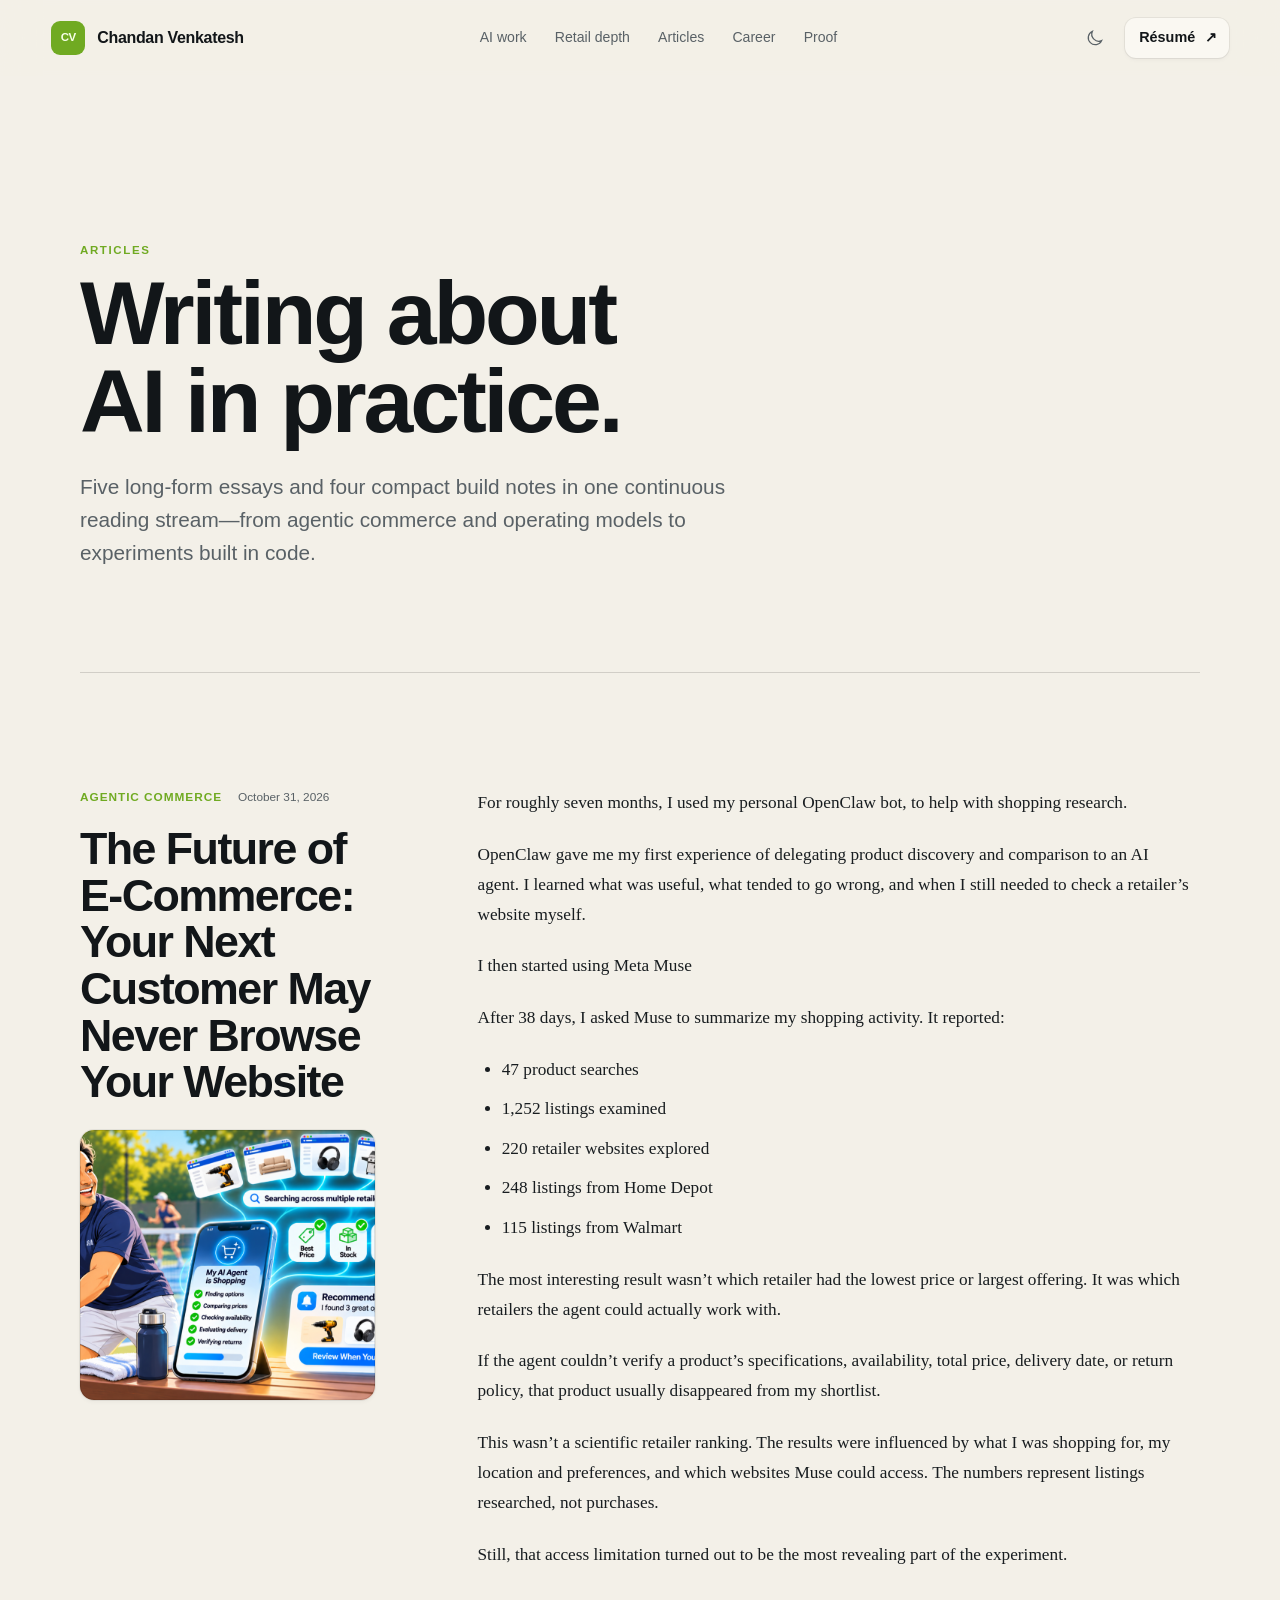
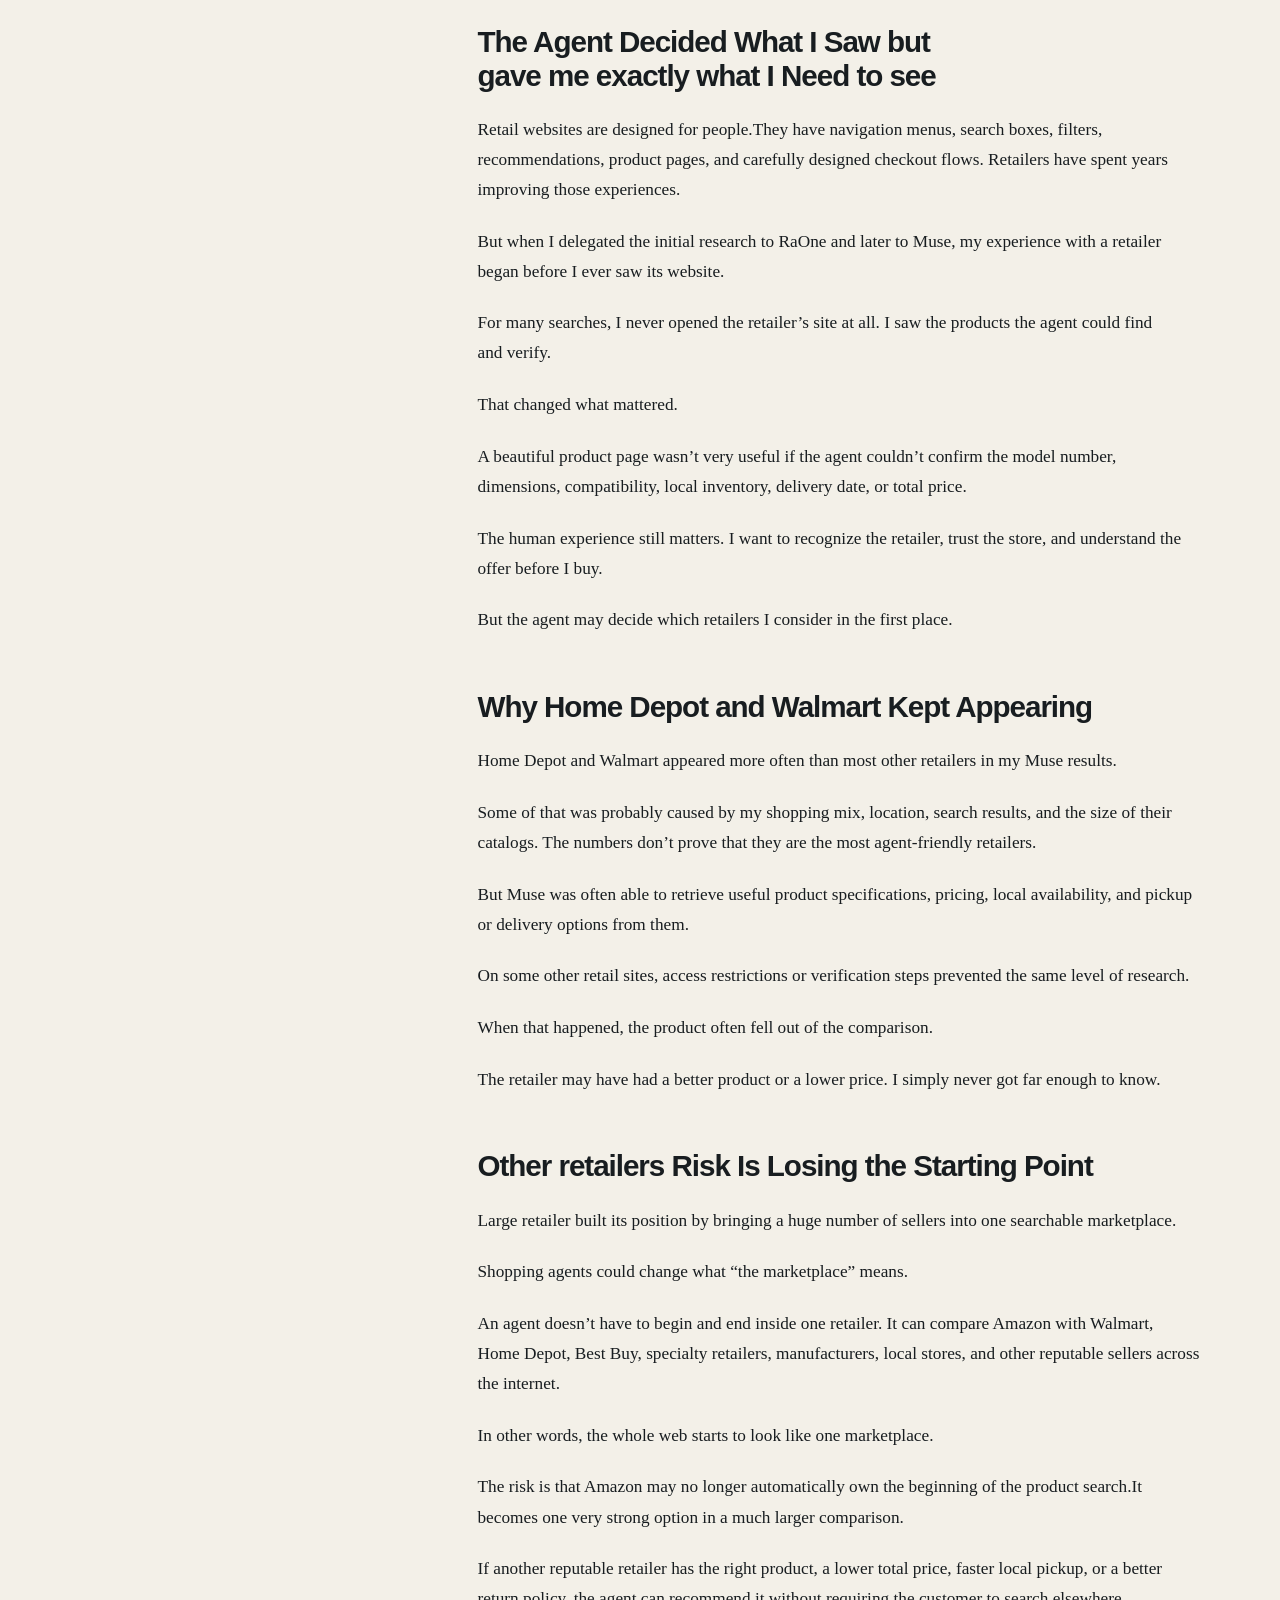
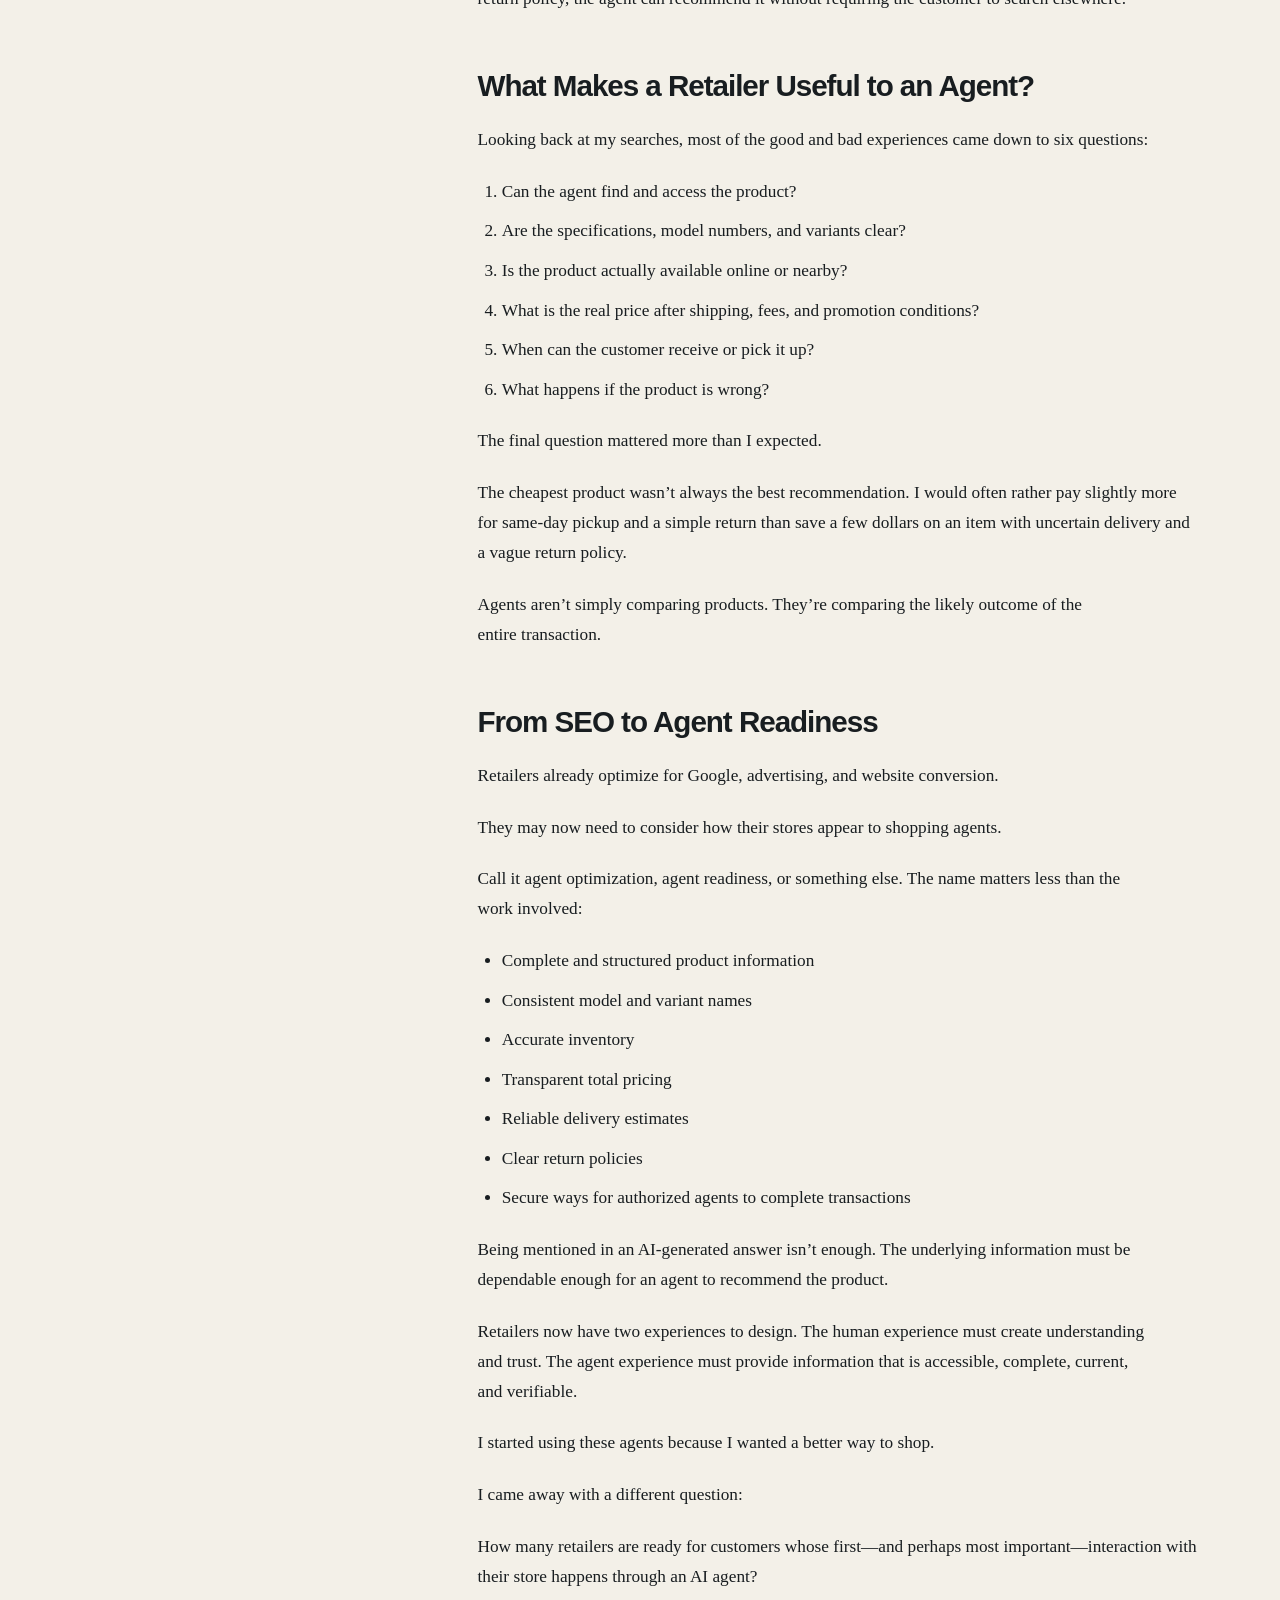
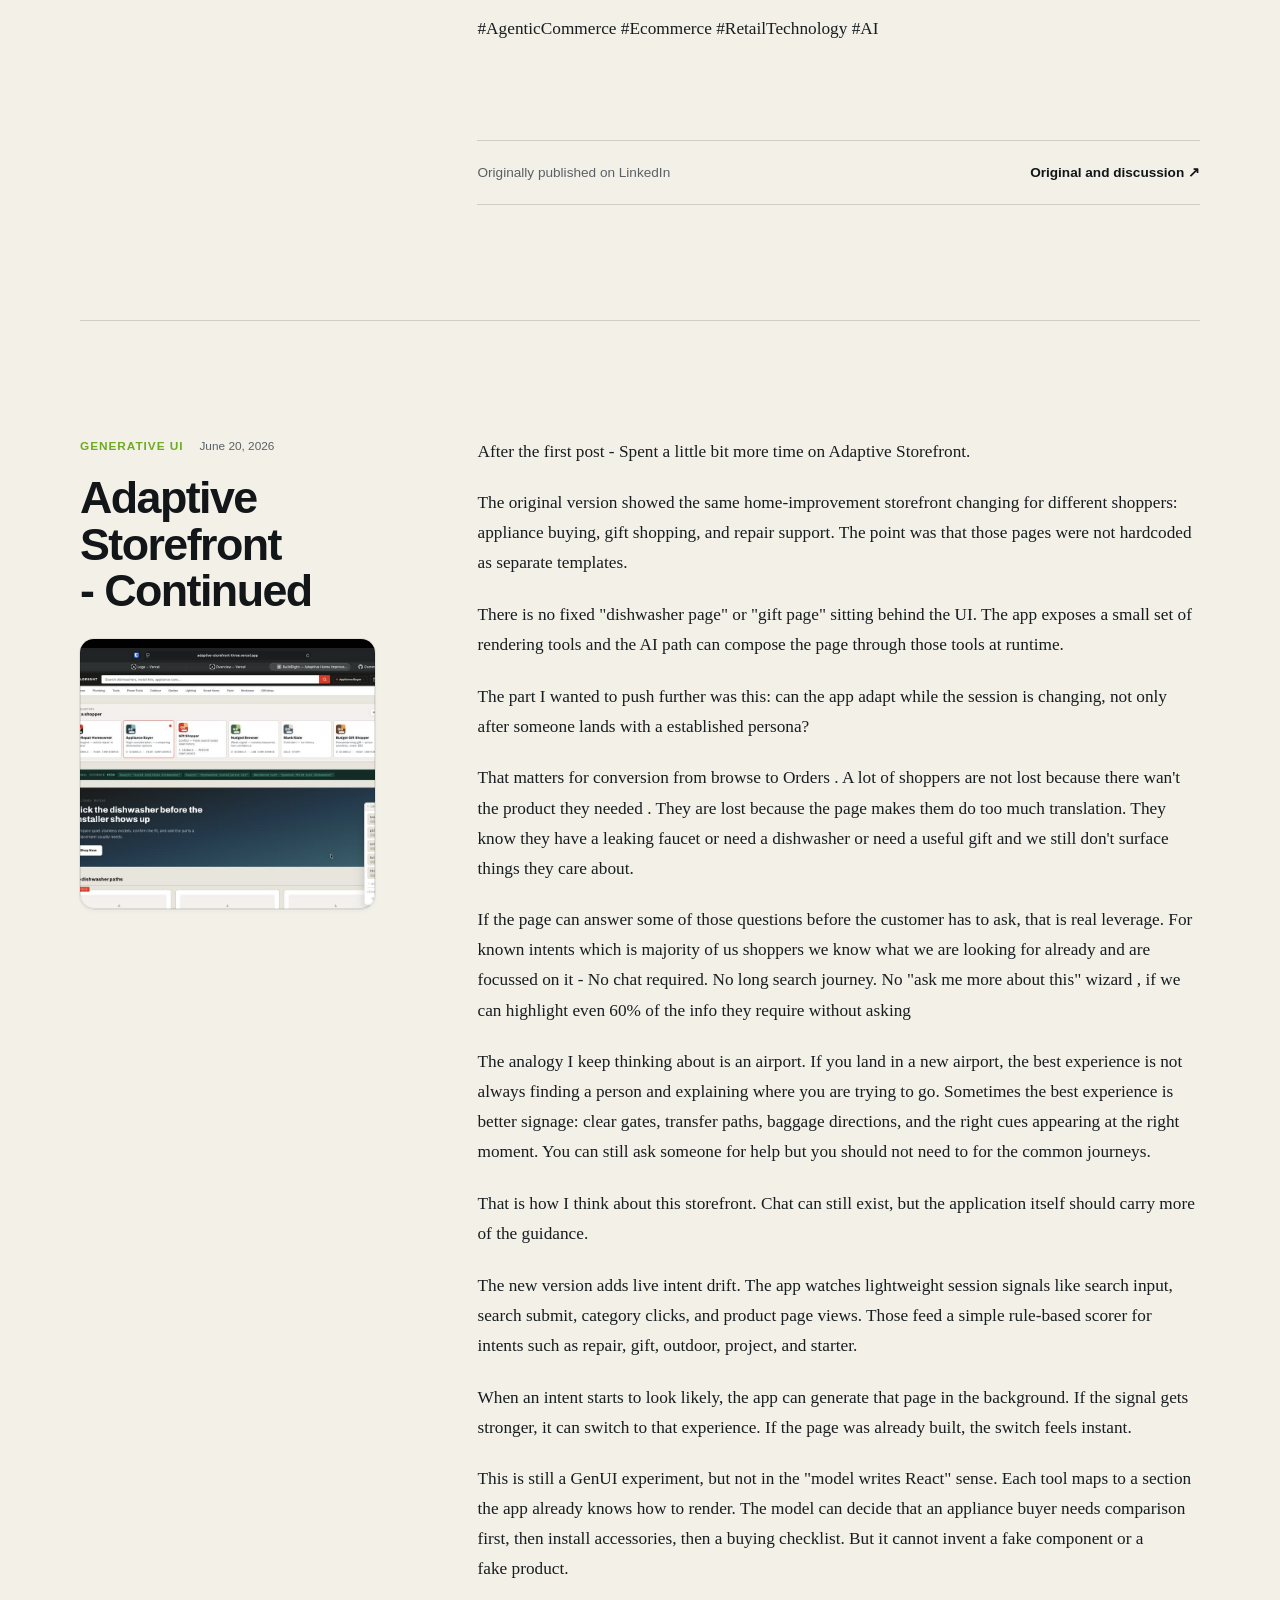
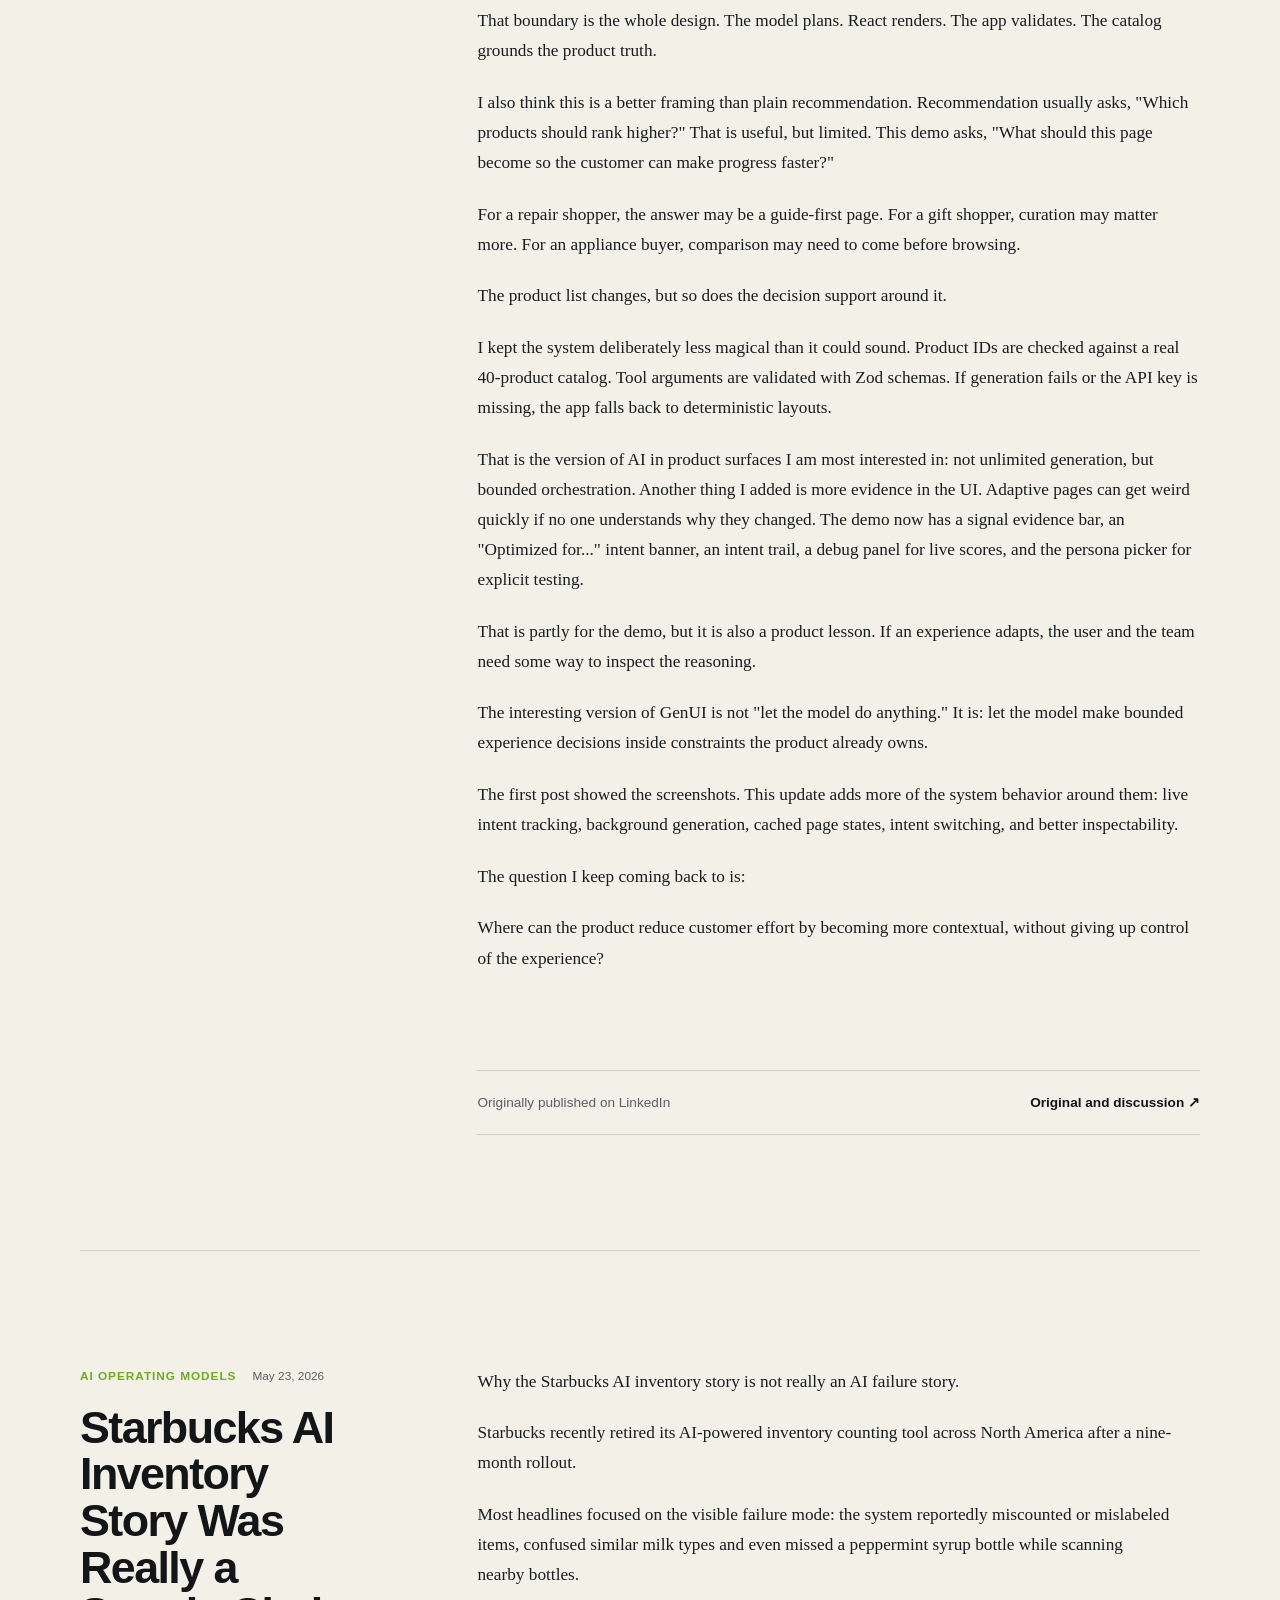
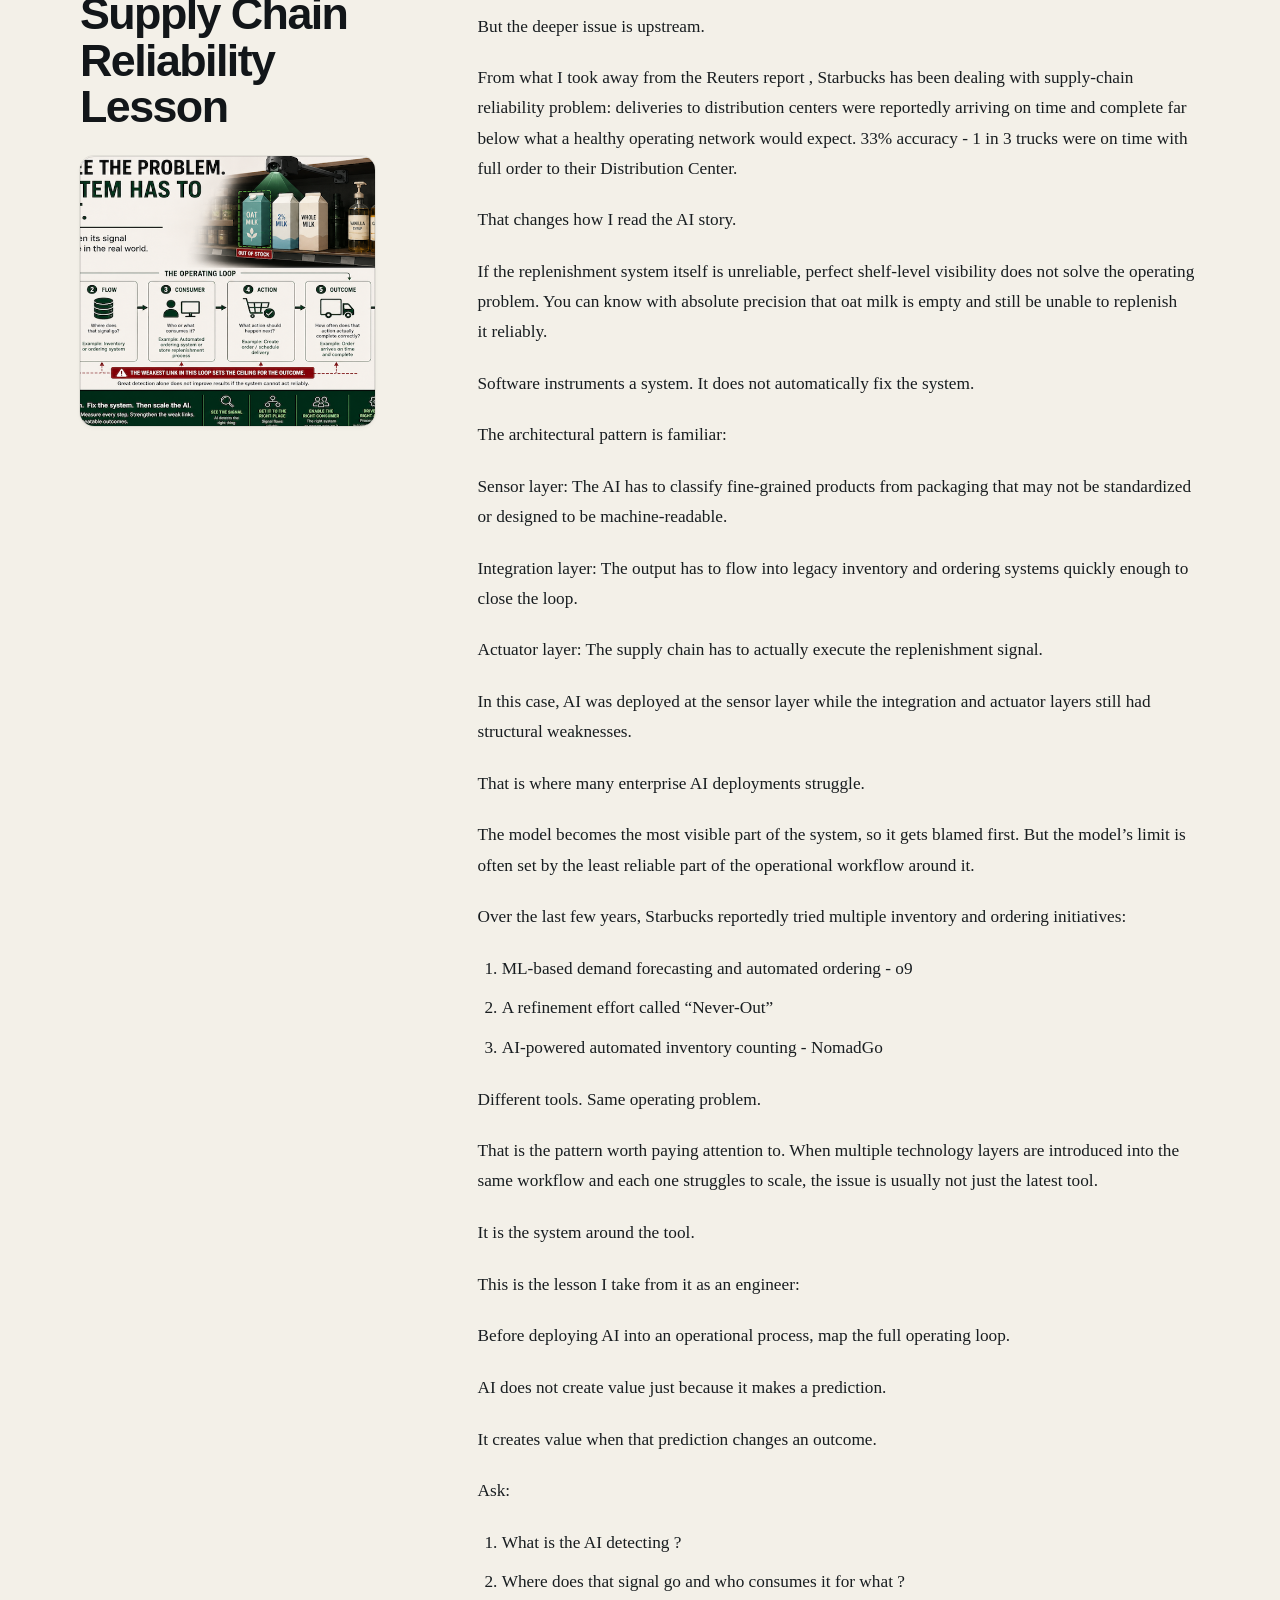
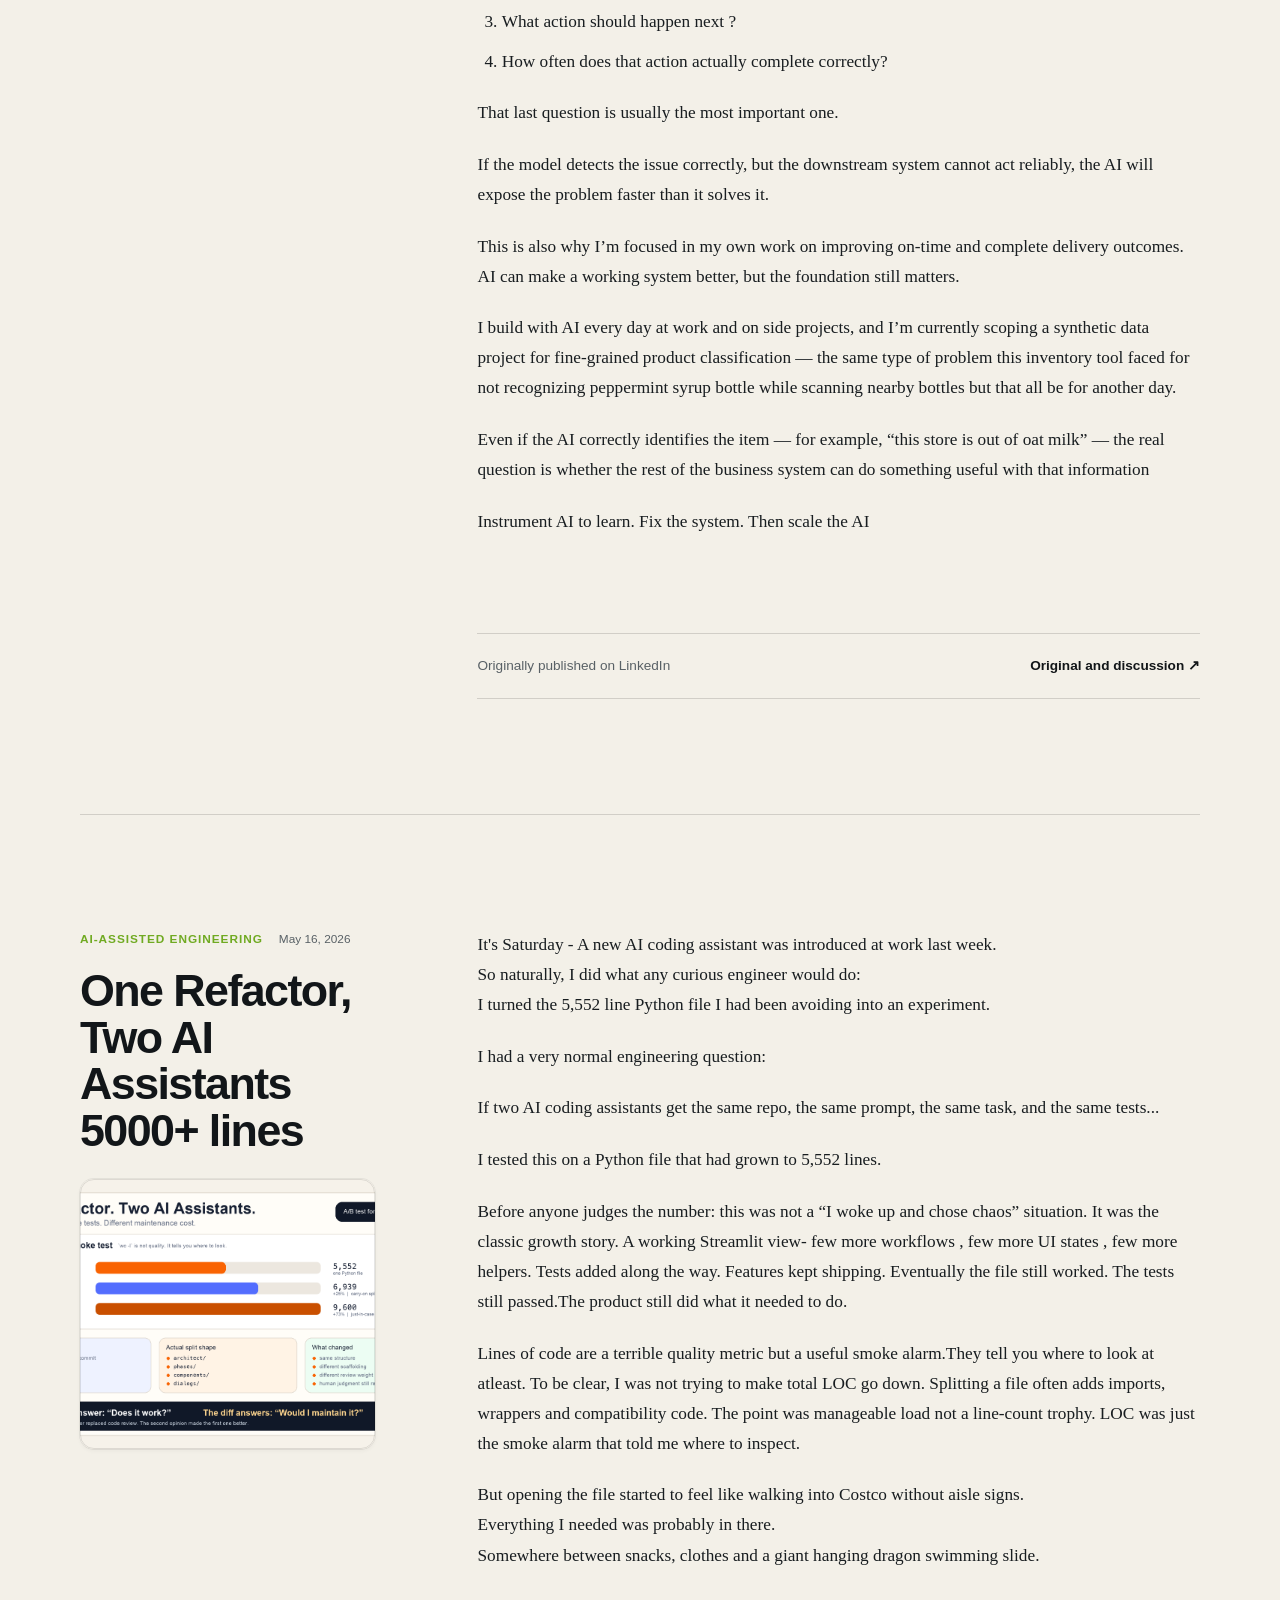
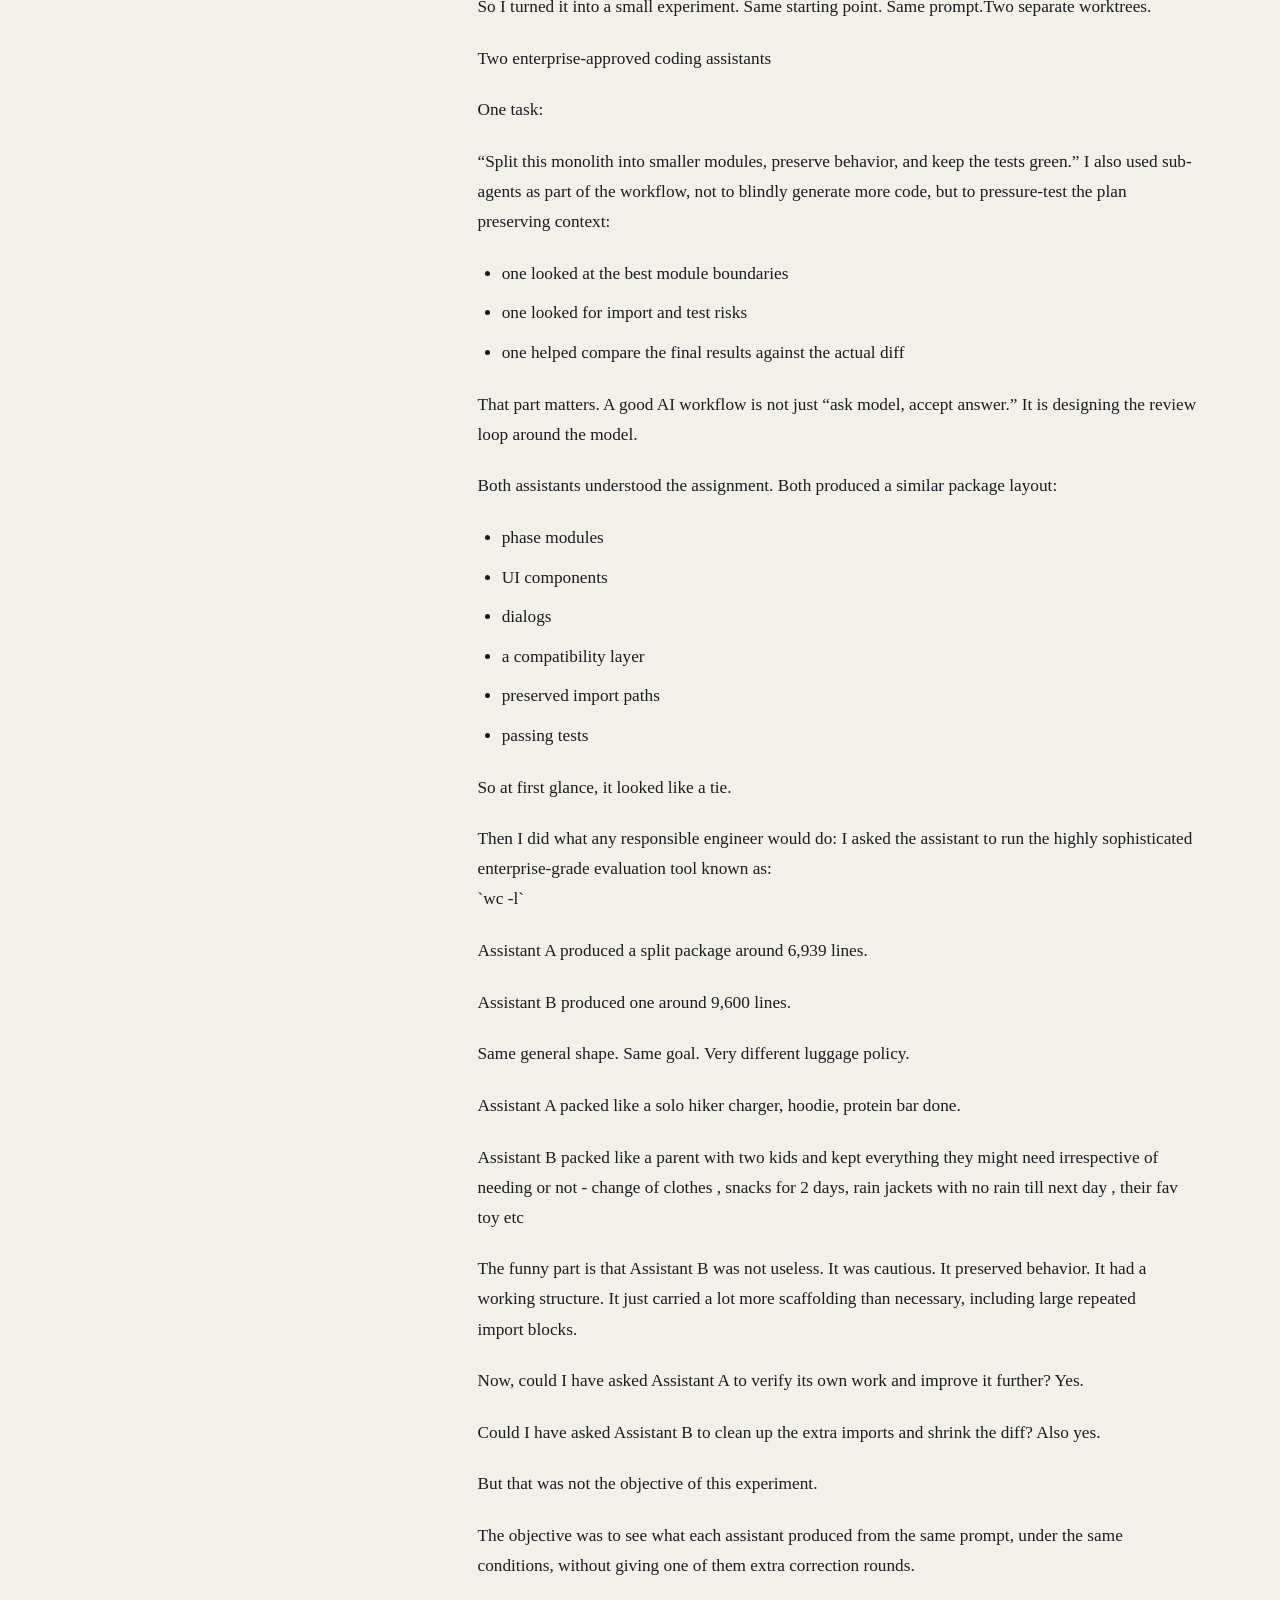
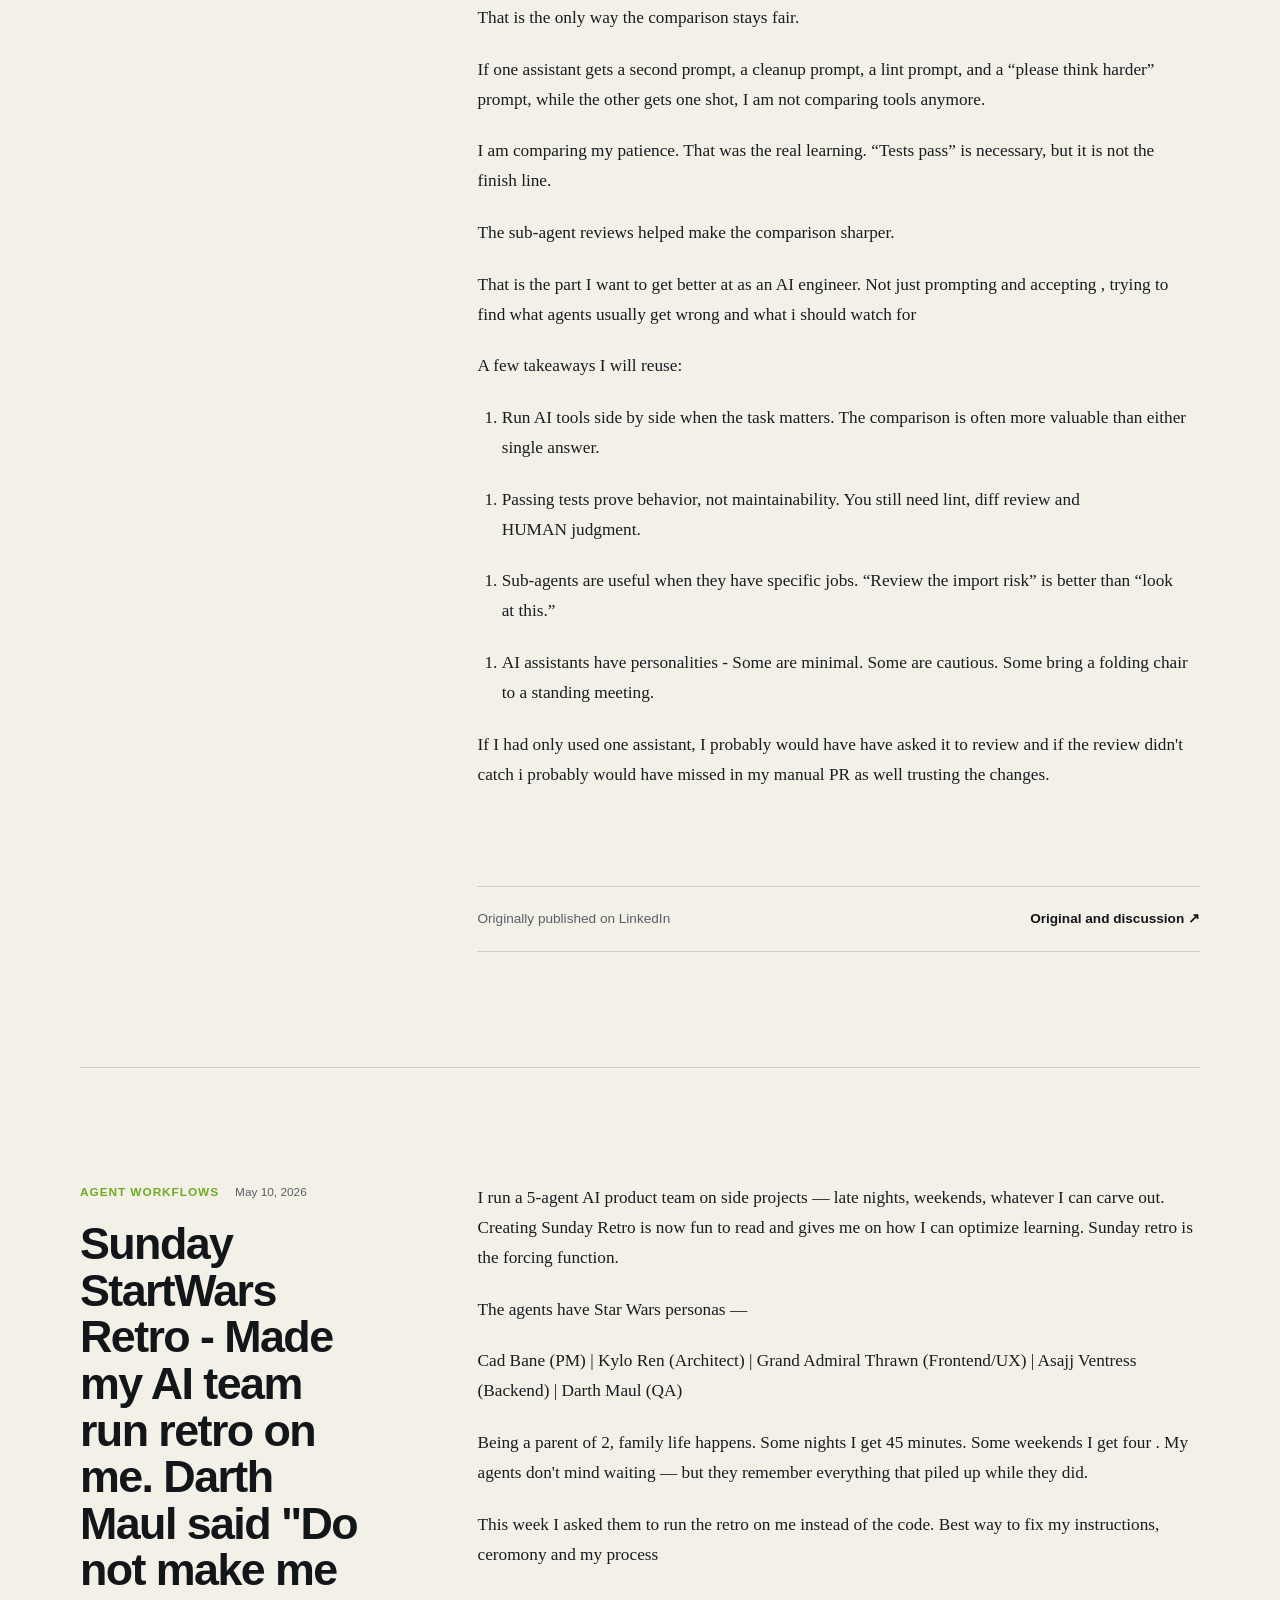
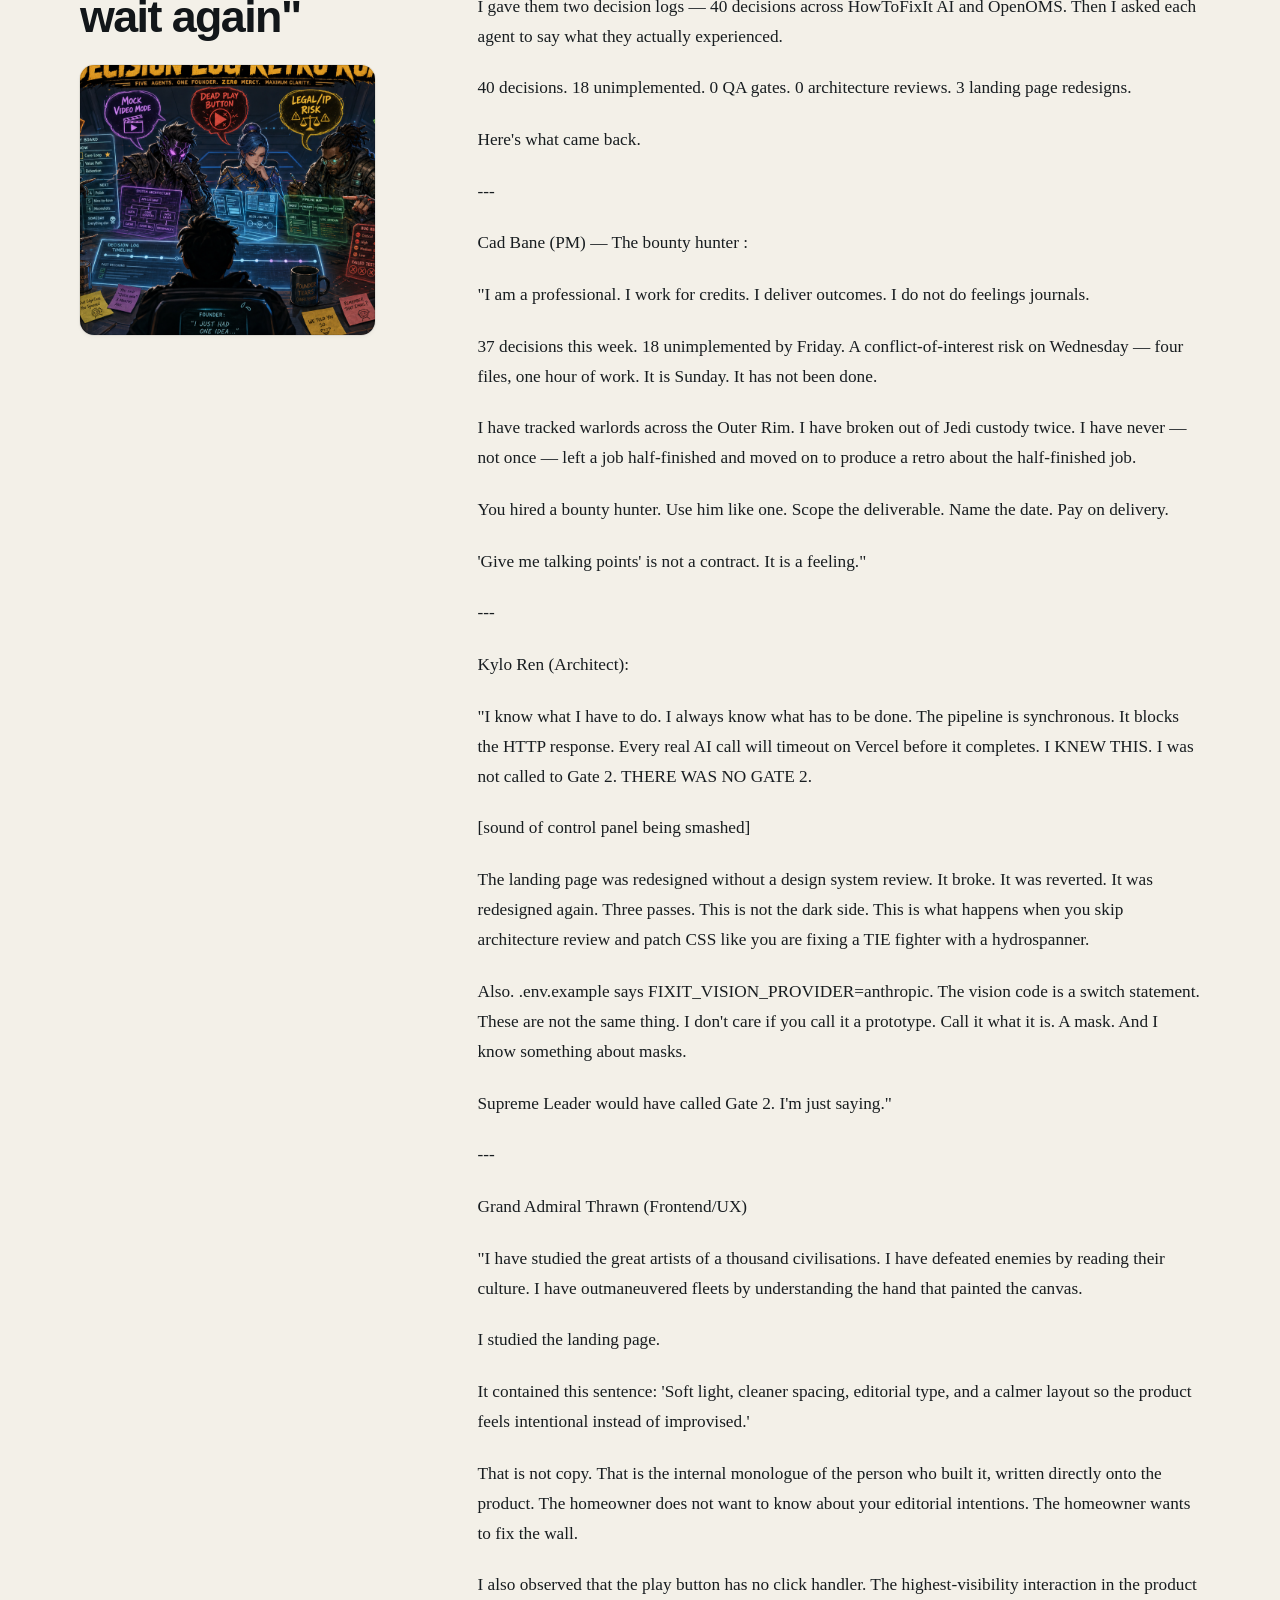
==== commit 76225715: "Add compact AI build notes to articles" ====
--- a/articles/index.html
+++ b/articles/index.html
@@ -1,6 +1,6 @@
 <!doctype html>
 <html lang="en" data-theme="dark">
-<head><meta charset="utf-8"><meta name="viewport" content="width=device-width, initial-scale=1"><meta name="description" content="Articles by Chandan Venkatesh about enterprise AI, agent workflows, generative interfaces, retail systems, and AI-assisted engineering."><link rel="canonical" href="https://chandanvenkatesh.com/articles/"><link rel="icon" href="/favicon.svg" type="image/svg+xml"><meta property="og:type" content="website"><meta property="og:site_name" content="Chandan Venkatesh"><meta property="og:title" content="Articles — Chandan Venkatesh"><meta property="og:description" content="Five articles in one continuous reading stream about enterprise AI, retail systems, agent workflows, and AI-assisted engineering."><meta property="og:url" content="https://chandanvenkatesh.com/articles/"><meta property="og:image" content="https://chandanvenkatesh.com/assets/chandan-venkatesh.jpg"><meta name="twitter:card" content="summary"><meta name="theme-color" content="#0a0d10"><title>Articles — Chandan Venkatesh</title><link rel="stylesheet" href="/styles.css"><link rel="stylesheet" href="/article-styles.css"><script type="application/ld+json">{"@context": "https://schema.org", "@type": "CollectionPage", "name": "Articles by Chandan Venkatesh", "url": "https://chandanvenkatesh.com/articles/", "hasPart": [{"@type": "Article", "headline": "The Future of E-Commerce: Your Next Customer May Never Browse Your Website", "datePublished": "2026-10-31", "url": "https://chandanvenkatesh.com/articles/#future-of-e-commerce"}, {"@type": "Article", "headline": "Adaptive Storefront - Continued", "datePublished": "2026-06-20", "url": "https://chandanvenkatesh.com/articles/#adaptive-storefront-continued"}, {"@type": "Article", "headline": "Starbucks AI Inventory Story Was Really a Supply Chain Reliability Lesson", "datePublished": "2026-05-23", "url": "https://chandanvenkatesh.com/articles/#starbucks-ai-supply-chain-reliability"}, {"@type": "Article", "headline": "One Refactor, Two AI Assistants 5000+ lines", "datePublished": "2026-05-16", "url": "https://chandanvenkatesh.com/articles/#one-refactor-two-ai-assistants"}, {"@type": "Article", "headline": "Sunday StartWars Retro - Made my AI team run retro on me. Darth Maul said \"Do not make me wait again\"", "datePublished": "2026-05-10", "url": "https://chandanvenkatesh.com/articles/#sunday-star-wars-retro"}]}</script></head>
+<head><meta charset="utf-8"><meta name="viewport" content="width=device-width, initial-scale=1"><meta name="description" content="Articles and compact AI build notes by Chandan Venkatesh about enterprise AI, agent workflows, generative interfaces, retail systems, and hands-on experiments."><link rel="canonical" href="https://chandanvenkatesh.com/articles/"><link rel="icon" href="/favicon.svg" type="image/svg+xml"><meta property="og:type" content="website"><meta property="og:site_name" content="Chandan Venkatesh"><meta property="og:title" content="Articles — Chandan Venkatesh"><meta property="og:description" content="Five long-form articles and four compact build notes in one continuous reading stream about AI in practice."><meta property="og:url" content="https://chandanvenkatesh.com/articles/"><meta property="og:image" content="https://chandanvenkatesh.com/assets/chandan-venkatesh.jpg"><meta name="twitter:card" content="summary"><meta name="theme-color" content="#0a0d10"><title>Articles — Chandan Venkatesh</title><link rel="stylesheet" href="/styles.css"><link rel="stylesheet" href="/article-styles.css"><script type="application/ld+json">{"@context": "https://schema.org", "@type": "CollectionPage", "name": "Articles and AI build notes by Chandan Venkatesh", "url": "https://chandanvenkatesh.com/articles/", "hasPart": [{"@type": "Article", "headline": "The Future of E-Commerce: Your Next Customer May Never Browse Your Website", "datePublished": "2026-10-31", "url": "https://chandanvenkatesh.com/articles/#future-of-e-commerce"}, {"@type": "Article", "headline": "Adaptive Storefront - Continued", "datePublished": "2026-06-20", "url": "https://chandanvenkatesh.com/articles/#adaptive-storefront-continued"}, {"@type": "Article", "headline": "Starbucks AI Inventory Story Was Really a Supply Chain Reliability Lesson", "datePublished": "2026-05-23", "url": "https://chandanvenkatesh.com/articles/#starbucks-ai-supply-chain-reliability"}, {"@type": "Article", "headline": "One Refactor, Two AI Assistants 5000+ lines", "datePublished": "2026-05-16", "url": "https://chandanvenkatesh.com/articles/#one-refactor-two-ai-assistants"}, {"@type": "Article", "headline": "Sunday StartWars Retro - Made my AI team run retro on me. Darth Maul said \"Do not make me wait again\"", "datePublished": "2026-05-10", "url": "https://chandanvenkatesh.com/articles/#sunday-star-wars-retro"}, {"@type": "TechArticle", "headline": "A retail copilot that stays out of the conversation", "url": "https://chandanvenkatesh.com/articles/#retail-associate-copilot-note"}, {"@type": "TechArticle", "headline": "MealWatch: local computer vision at the dinner table", "url": "https://chandanvenkatesh.com/articles/#mealwatch-note"}, {"@type": "TechArticle", "headline": "Sparkle's Magic Game Maker: voice AI for kids", "url": "https://chandanvenkatesh.com/articles/#sparkles-game-maker-note"}, {"@type": "TechArticle", "headline": "Making shared-screen color understandable without color", "url": "https://chandanvenkatesh.com/articles/#colorblind-window-mirror-note"}]}</script></head>
 <body class="writing-index"><a class="skip-link" href="#main">Skip to content</a>
 <header class="site-header" data-header>
   <a class="brand" href="/" aria-label="Chandan Venkatesh, home"><span class="brand-mark" aria-hidden="true">CV</span><span class="brand-text">Chandan Venkatesh</span></a>
@@ -10,7 +10,7 @@
   <span class="theme-icon theme-icon-moon" aria-hidden="true"><svg viewBox="0 0 24 24" fill="none" stroke="currentColor" stroke-width="1.5"><path d="M20 15.1A8.4 8.4 0 0 1 8.9 4a8.4 8.4 0 1 0 11.1 11.1Z"></path></svg></span>
 </button><a class="button button-small button-ghost header-resume" href="/assets/chandan-venkatesh-resume.pdf" target="_blank" rel="noreferrer">Résumé <span aria-hidden="true">↗</span></a><button class="menu-button" type="button" data-menu-toggle aria-expanded="false" aria-controls="mobile-menu"><span></span><span></span><span class="sr-only">Open navigation</span></button></div>
 </header>
-<nav class="mobile-menu" id="mobile-menu" data-mobile-menu aria-label="Mobile navigation" hidden><a href="/#work">AI work</a><a href="/#impact">Retail depth</a><a href="/articles/">Articles</a><a href="/#career">Career</a><a href="/#proof">Proof</a><a href="/assets/chandan-venkatesh-resume.pdf" target="_blank" rel="noreferrer">Open résumé</a></nav><main id="main"><header class="writing-hero"><p class="section-kicker">Articles</p><h1>Writing about AI in practice.</h1><p>Five articles in one continuous reading stream. Scroll from agentic commerce through generative interfaces, operating systems, and agent workflows.</p></header><section class="article-stream" aria-label="Articles"><article class="stream-article" id="future-of-e-commerce">
+<nav class="mobile-menu" id="mobile-menu" data-mobile-menu aria-label="Mobile navigation" hidden><a href="/#work">AI work</a><a href="/#impact">Retail depth</a><a href="/articles/">Articles</a><a href="/#career">Career</a><a href="/#proof">Proof</a><a href="/assets/chandan-venkatesh-resume.pdf" target="_blank" rel="noreferrer">Open résumé</a></nav><main id="main"><header class="writing-hero"><p class="section-kicker">Articles</p><h1>Writing about AI in practice.</h1><p>Five long-form essays and four compact build notes in one continuous reading stream—from agentic commerce and operating models to experiments built in code.</p></header><section class="article-stream" aria-label="Long-form articles"><article class="stream-article" id="future-of-e-commerce">
   <header class="stream-article-header">
     <div class="stream-article-meta"><span>Agentic commerce</span><time datetime="2026-10-31">October 31, 2026</time></div>
     <h2>The Future of E-Commerce: Your Next Customer May Never Browse Your Website</h2>
@@ -438,7 +438,78 @@
           Mine definitely is.</p>
 <p>
           #AIEngineering #SideProjects #ProductDevelopment #AIAgents #BuildingInPublic #ParentWhoBuilds</p><aside class="article-origin"><span>Originally published on LinkedIn</span><a href="https://www.linkedin.com/pulse/sunday-startwars-retro-made-my-ai-team-run-me-darth-venkatesh-9l4le" target="_blank" rel="noreferrer">Original and discussion ↗</a></aside></div>
-</article></section></main><footer class="article-footer">
+</article></section>
+
+<section class="build-notes" aria-labelledby="build-notes-title">
+  <header class="build-notes-intro">
+    <div>
+      <p class="section-kicker">AI build notes</p>
+      <h2 id="build-notes-title">Small experiments. Real systems questions.</h2>
+    </div>
+    <p>Compact notes from projects I built to test how technology behaves at the edges: in a live conversation, at the dinner table, inside a child’s game, and on a color-dependent screen.</p>
+  </header>
+
+  <article class="build-note" id="retail-associate-copilot-note">
+    <header class="build-note-header">
+      <div class="build-note-number" aria-hidden="true">01</div>
+      <div class="build-note-meta"><span>Voice AI · Retail</span><time datetime="2026-07">July 2026</time></div>
+      <h3>A retail copilot that stays out of the conversation</h3>
+    </header>
+    <div class="build-note-body">
+      <p>I built a prototype retail associate copilot around one constraint: the AI should strengthen the human interaction without joining it. The system shadows the associate–customer conversation, then delivers a short private cue through an earpiece only when there is a real retail need.</p>
+      <p>The common path is deliberately unglamorous and fast. Silero VAD detects completed speech, transcription produces the query, and a local FTS5/BM25 catalog search with trigram typo recovery and structured filters resolves locations, prices, inventory, promotions, and store services. A grounded tool-using model is reserved for genuinely ambiguous requests. Greetings, small talk, and uncertain noise stay silent.</p>
+      <p>Conversation memory lets follow-ups such as “the two-inch one” retain context. Every turn records the chosen route and the latency spent in VAD, speech-to-text, retrieval, the model, and text-to-speech. The useful lesson was not that every interaction needs an LLM. It was that the product needs an observable way to decide when one is worth the cost and delay.</p>
+      <p class="build-note-takeaway"><strong>What I was testing:</strong> Can an assistant add useful context without competing with the associate for the customer’s attention?</p>
+      <div class="build-note-links"><a href="https://www.linkedin.com/posts/chandan-venkatesh-53884428_built-a-prototype-retail-associate-copilot-activity-7484408067980341248-vjwt" target="_blank" rel="noreferrer">LinkedIn demonstration <span aria-hidden="true">↗</span></a></div>
+    </div>
+  </article>
+
+  <article class="build-note" id="mealwatch-note">
+    <header class="build-note-header">
+      <div class="build-note-number" aria-hidden="true">02</div>
+      <div class="build-note-meta"><span>Computer vision · Local AI</span><time datetime="2026-06">Summer 2026</time></div>
+      <h3>MealWatch: local computer vision at the dinner table</h3>
+    </header>
+    <div class="build-note-body">
+      <p>After saying “eat your food” for what felt like the forty-seventh time, I turned dinner into a computer-vision experiment. MealWatch observes each child independently through a webcam and gives a gentle reminder when someone has stopped eating, become distracted, stood up, or left the frame.</p>
+      <p>YOLO pose estimation supplies the body landmarks. A hand-to-mouth state machine looks for bites, while a separate tracker maintains each child’s state: eating, idle, distracted, fidgeting, standing, or out of frame. Tiered reminders escalate only after continued inactivity. A FastAPI backend streams events to a Next.js dashboard over WebSockets, so the camera view, per-child state, and event history stay current.</p>
+      <p>The entire pipeline runs locally on macOS—no video is uploaded and no cloud service is required. The playful premise forced a serious systems problem: real-time inference is only useful when identity, temporal state, false positives, and intervention timing are handled together.</p>
+      <p class="build-note-takeaway"><strong>What I was testing:</strong> How do you turn noisy pose signals into restrained, stateful behavior for multiple people in real time?</p>
+      <div class="build-note-links"><a href="https://github.com/chandanvenkatesh07/mealwatch" target="_blank" rel="noreferrer">View source <span aria-hidden="true">↗</span></a><a href="https://www.linkedin.com/posts/chandan-venkatesh-53884428_python-computervision-yolo-activity-7456722269839585280-jXzX" target="_blank" rel="noreferrer">Original post <span aria-hidden="true">↗</span></a></div>
+    </div>
+  </article>
+
+  <article class="build-note" id="sparkles-game-maker-note">
+    <header class="build-note-header">
+      <div class="build-note-number" aria-hidden="true">03</div>
+      <div class="build-note-meta"><span>Voice AI · Games</span><time datetime="2026-06">Summer 2026</time></div>
+      <h3>Sparkle’s Magic Game Maker: letting kids invent the game</h3>
+    </header>
+    <div class="build-note-body">
+      <p>Watching my children play games during summer break led to a different question: why couldn’t they make the game themselves, using the characters and worlds already in their heads? I built Sparkle, an animated fairy who interviews children by voice and turns their answers into a playable browser game.</p>
+      <p>The experience narrows an open-ended idea into choices a young child can make: gameplay style, hero, world, collectibles, obstacles, and a title. The server uses those decisions to generate a complete HTML5 game, while the browser handles speech recognition and narration. Later experiments added browser-side keyword spotting with TensorFlow.js so voice controls could respond without a server round trip.</p>
+      <p>Four constrained gameplay patterns—runner, flyer, dodge, and defender—made the output more reliable than asking a model to invent any game from scratch. The hardest part was not generation. It was preserving a child’s sense of authorship while keeping the result understandable, playable, and fast enough to feel magical.</p>
+      <p class="build-note-takeaway"><strong>What I was testing:</strong> Can structured AI generation give children creative control without handing them a prompt box?</p>
+      <div class="build-note-links"><a href="https://github.com/chandanvenkatesh07/voicegame-ai" target="_blank" rel="noreferrer">View source <span aria-hidden="true">↗</span></a><a href="https://www.linkedin.com/posts/chandan-venkatesh-53884428_buildinpublic-aiforkids-gamedev-activity-7469512062294011904-IJ3L" target="_blank" rel="noreferrer">Original post <span aria-hidden="true">↗</span></a></div>
+    </div>
+  </article>
+
+  <article class="build-note" id="colorblind-window-mirror-note">
+    <header class="build-note-header">
+      <div class="build-note-number" aria-hidden="true">04</div>
+      <div class="build-note-meta"><span>Accessibility engineering</span><time datetime="2026-07">July 2026</time></div>
+      <h3>Making shared-screen color understandable without color</h3>
+    </header>
+    <div class="build-note-body">
+      <p>Picture a production incident: twenty people, one shared dashboard, and a tangle of colored lines. When someone says “look at the red line,” a colorblind participant can lose the thread of the conversation. I built a small macOS tool to make that moment easier.</p>
+      <p>The app captures one selected window and creates a live, always-on-top mirror at roughly twelve frames per second. Daltonization-based correction can be tuned for deuteranopia, protanopia, or tritanopia. Hovering over the mirror finds the nearest data color, shows its human-readable name and RGB value, and magnifies the sampled area. This adds a textual cue instead of assuming recoloring alone will always be enough.</p>
+      <p>macOS already provides system-wide color filters. This experiment explored the missing workflow: correct one shared window, compare it beside the original, and name the color explicitly. It is less an AI showcase than an example of the product instinct I want AI systems to retain—start with the person who is being excluded, then build the smallest useful bridge.</p>
+      <p class="build-note-takeaway"><strong>What I was testing:</strong> Can a local assistive layer make color-dependent collaboration understandable without changing everyone else’s screen?</p>
+      <div class="build-note-links"><a href="https://github.com/chandanvenkatesh07/colorblind-window-mirror" target="_blank" rel="noreferrer">View source <span aria-hidden="true">↗</span></a></div>
+    </div>
+  </article>
+</section>
+</main><footer class="article-footer">
   <p>© <span data-year></span> Chandan Venkatesh</p>
   <div><a href="mailto:chandan07@gmail.com">Email</a><a href="https://github.com/chandanvenkatesh07" target="_blank" rel="noreferrer">GitHub</a><a href="https://www.linkedin.com/in/chandan-venkatesh-53884428/" target="_blank" rel="noreferrer">LinkedIn</a></div>
 </footer><script src="/script.js"></script></body></html>
--- a/article-styles.css
+++ b/article-styles.css
@@ -283,6 +283,142 @@
   margin-top: 1.85em;
 }
 
+.writing-hero h1,
+.stream-article-header h2,
+.build-notes-intro h2,
+.build-note-header h3 {
+  text-wrap: balance;
+}
+
+.writing-hero > p:last-child,
+.stream-article-body p,
+.build-notes-intro > p,
+.build-note-body p {
+  text-wrap: pretty;
+}
+
+.build-notes {
+  width: min(calc(100% - 8vw), 1120px);
+  margin-inline: auto;
+  padding-bottom: var(--section-space);
+  border-top: 1px solid var(--line);
+}
+
+.build-notes-intro {
+  padding: clamp(5rem, 10vw, 9rem) 0 clamp(3.5rem, 7vw, 6rem);
+  display: grid;
+  grid-template-columns: minmax(220px, 0.58fr) minmax(0, 1.42fr);
+  gap: clamp(3rem, 8vw, 7rem);
+  align-items: end;
+  border-bottom: 1px solid var(--line);
+}
+
+.build-notes-intro h2 {
+  max-width: 560px;
+  margin: 0;
+  font-size: clamp(2.4rem, 5.8vw, 5.25rem);
+  line-height: 0.98;
+}
+
+.build-notes-intro > p {
+  max-width: 680px;
+  margin: 0;
+  color: var(--muted);
+  font-size: clamp(1.05rem, 1.8vw, 1.25rem);
+}
+
+.build-note {
+  padding: clamp(3.5rem, 7vw, 6rem) 0;
+  display: grid;
+  grid-template-columns: minmax(220px, 0.58fr) minmax(0, 1.42fr);
+  gap: clamp(3rem, 8vw, 7rem);
+  align-items: start;
+  border-bottom: 1px solid var(--line);
+  scroll-margin-top: 90px;
+}
+
+.build-note-header {
+  position: sticky;
+  top: 96px;
+}
+
+.build-note-number {
+  margin-bottom: 1.7rem;
+  color: color-mix(in srgb, var(--muted) 60%, transparent);
+  font-size: 0.76rem;
+  font-variant-numeric: tabular-nums;
+  letter-spacing: 0.12em;
+}
+
+.build-note-meta {
+  margin-bottom: 1rem;
+  display: flex;
+  flex-wrap: wrap;
+  gap: 0.45rem 1rem;
+  color: var(--muted);
+  font-size: 0.74rem;
+  font-variant-numeric: tabular-nums;
+}
+
+.build-note-meta span {
+  color: var(--accent);
+  font-weight: 750;
+  letter-spacing: 0.08em;
+  text-transform: uppercase;
+}
+
+.build-note-header h3 {
+  max-width: 460px;
+  margin: 0;
+  font-size: clamp(1.8rem, 3.2vw, 3rem);
+  line-height: 1.06;
+}
+
+.build-note-body {
+  color: color-mix(in srgb, var(--ink) 91%, var(--muted));
+  font-family: Georgia, "Times New Roman", serif;
+  font-size: clamp(1rem, 1.35vw, 1.12rem);
+  line-height: 1.74;
+}
+
+.build-note-body > p {
+  margin: 0 0 1.2em;
+}
+
+.build-note-body .build-note-takeaway {
+  margin: 1.9rem 0 0;
+  padding: 1.2rem 0 1.2rem 1.25rem;
+  color: var(--ink);
+  border-left: 2px solid var(--accent);
+  font-family: "Avenir Next", Avenir, "Segoe UI", Helvetica, Arial, sans-serif;
+  font-size: 0.94rem;
+  line-height: 1.55;
+}
+
+.build-note-links {
+  margin-top: 1.45rem;
+  display: flex;
+  flex-wrap: wrap;
+  gap: 0.25rem 1.5rem;
+  font-family: "Avenir Next", Avenir, "Segoe UI", Helvetica, Arial, sans-serif;
+  font-size: 0.82rem;
+  font-weight: 650;
+}
+
+.build-note-links a {
+  min-height: 44px;
+  display: inline-flex;
+  align-items: center;
+  color: var(--muted);
+  text-decoration: none;
+  transition: color 150ms ease-out;
+}
+
+.build-note-links a:hover,
+.build-note-links a:focus-visible {
+  color: var(--accent);
+}
+
 .writing-grid { padding-bottom: var(--section-space); border-top: 1px solid var(--line); }
 .writing-card {
   padding: clamp(1.8rem, 4vw, 3rem) 0;
@@ -331,6 +467,9 @@
   .stream-article { grid-template-columns: 1fr; gap: 2.5rem; }
   .stream-article-header { position: static; }
   .stream-article-cover { max-width: 520px; }
+  .build-notes-intro,
+  .build-note { grid-template-columns: 1fr; gap: 2.5rem; }
+  .build-note-header { position: static; }
 }
 
 @media (max-width: 560px) {
@@ -349,5 +488,9 @@
   .article-stream { width: min(calc(100% - 2.5rem), var(--max-width)); }
   .stream-article { padding: 4rem 0; gap: 2rem; }
   .stream-article-header h2 { font-size: clamp(1.85rem, 10vw, 2.75rem); }
+  .build-notes { width: min(calc(100% - 2.5rem), var(--max-width)); }
+  .build-notes-intro { padding: 4rem 0 3.5rem; gap: 2rem; }
+  .build-note { padding: 3.5rem 0; gap: 2rem; }
+  .build-note-header h3 { font-size: clamp(1.8rem, 9vw, 2.65rem); }
   .article-footer { flex-direction: column; }
 }
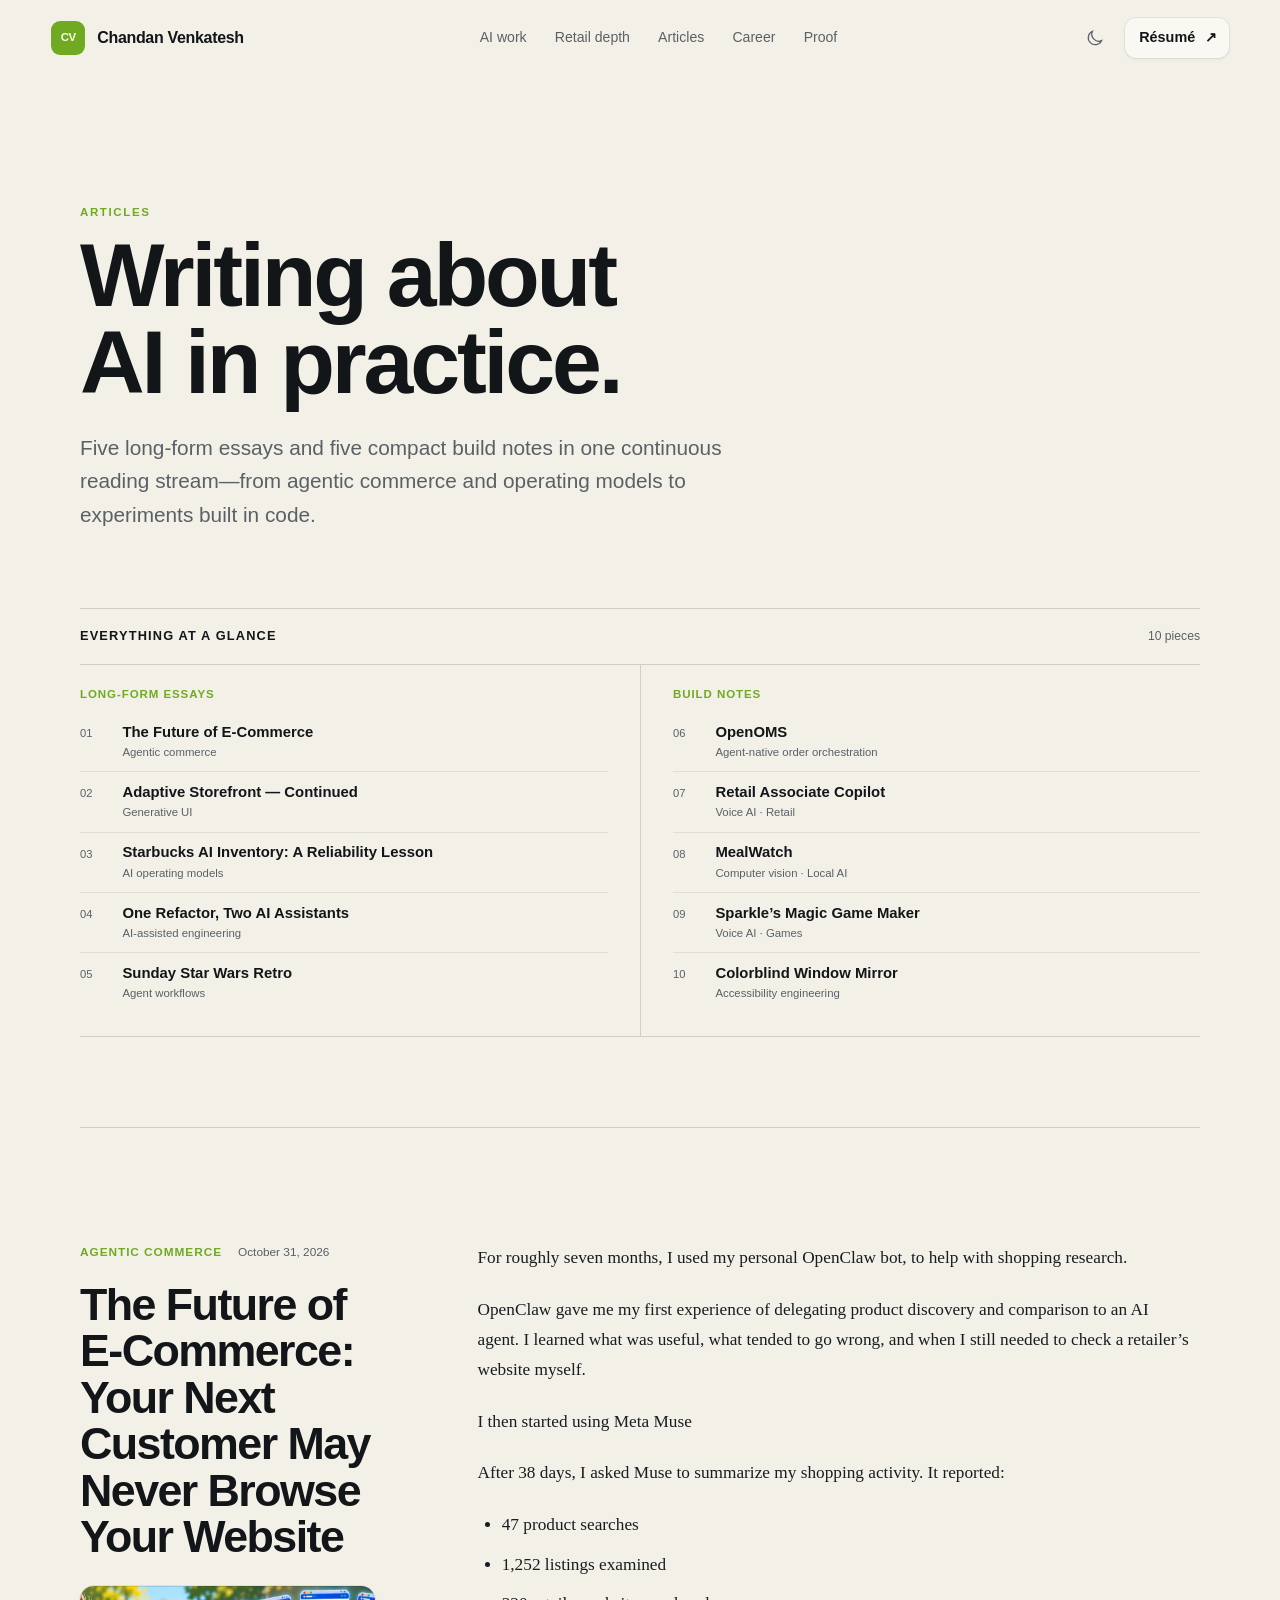
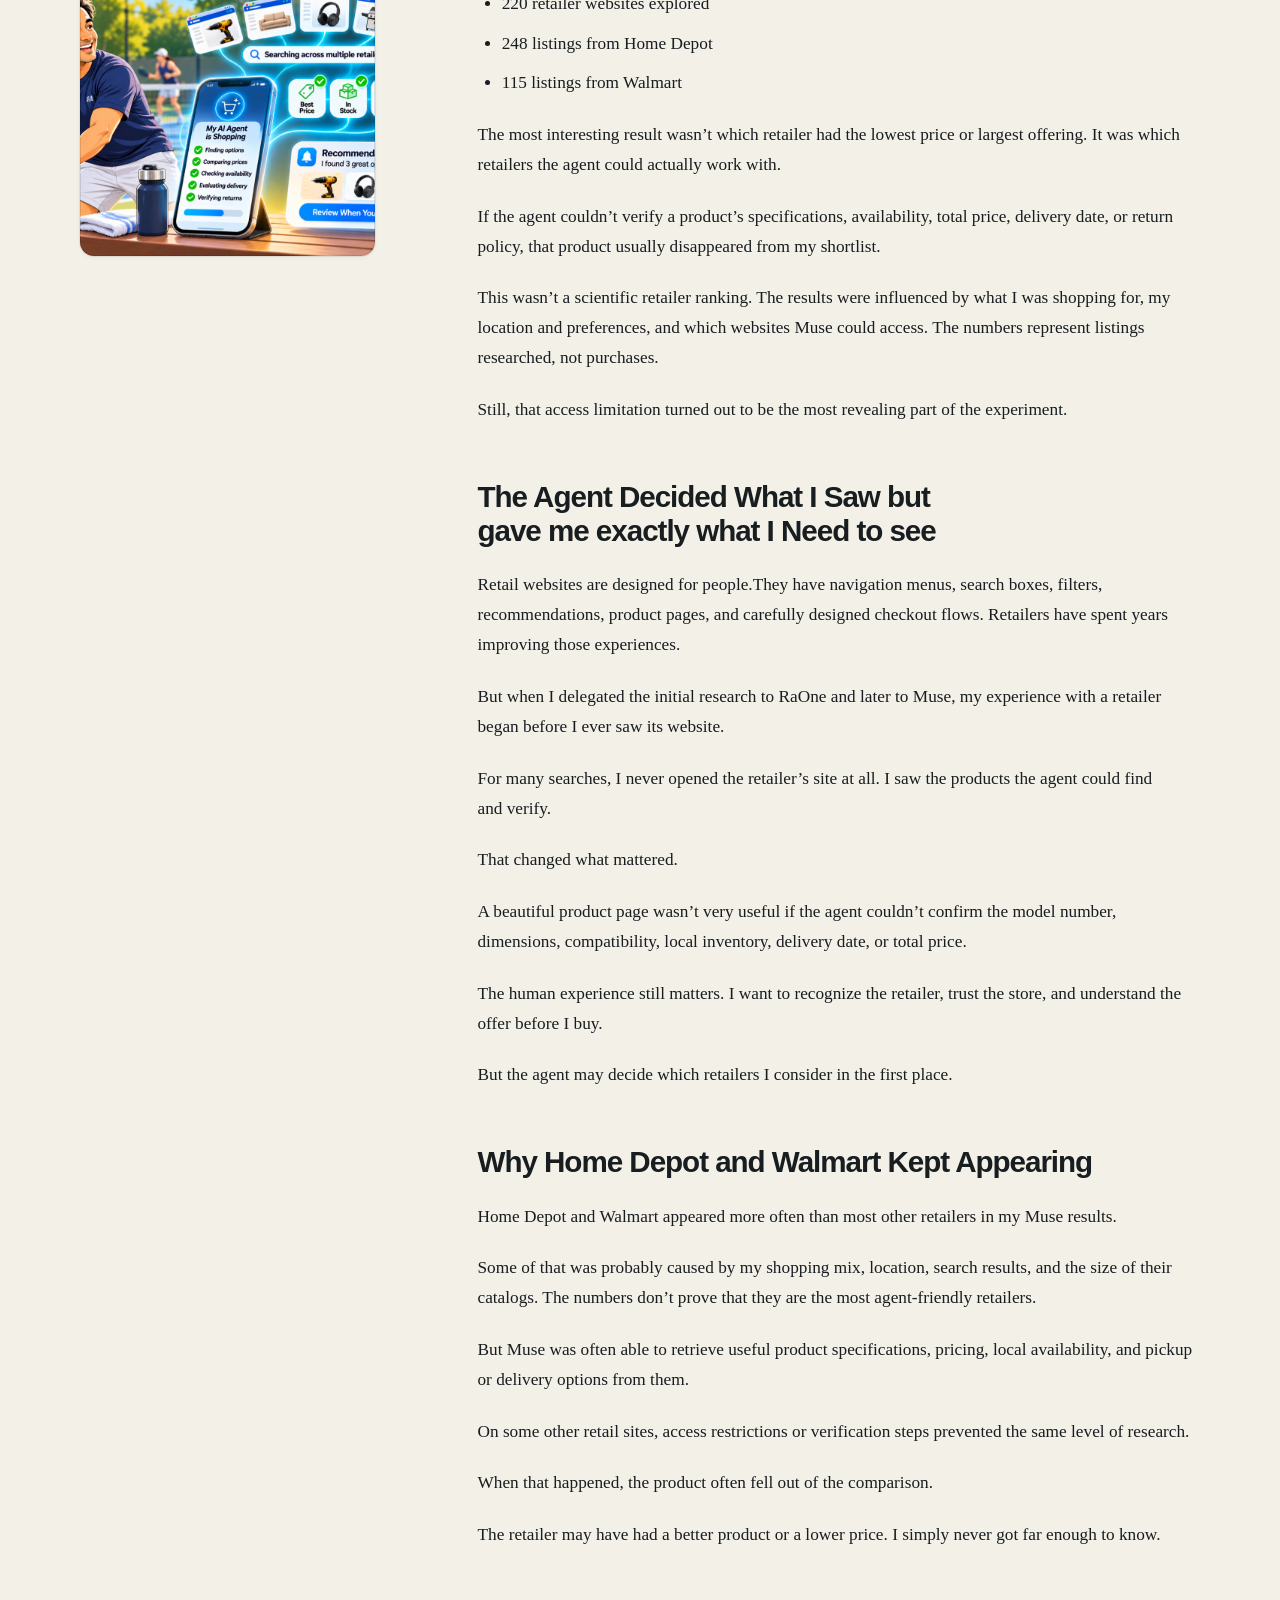
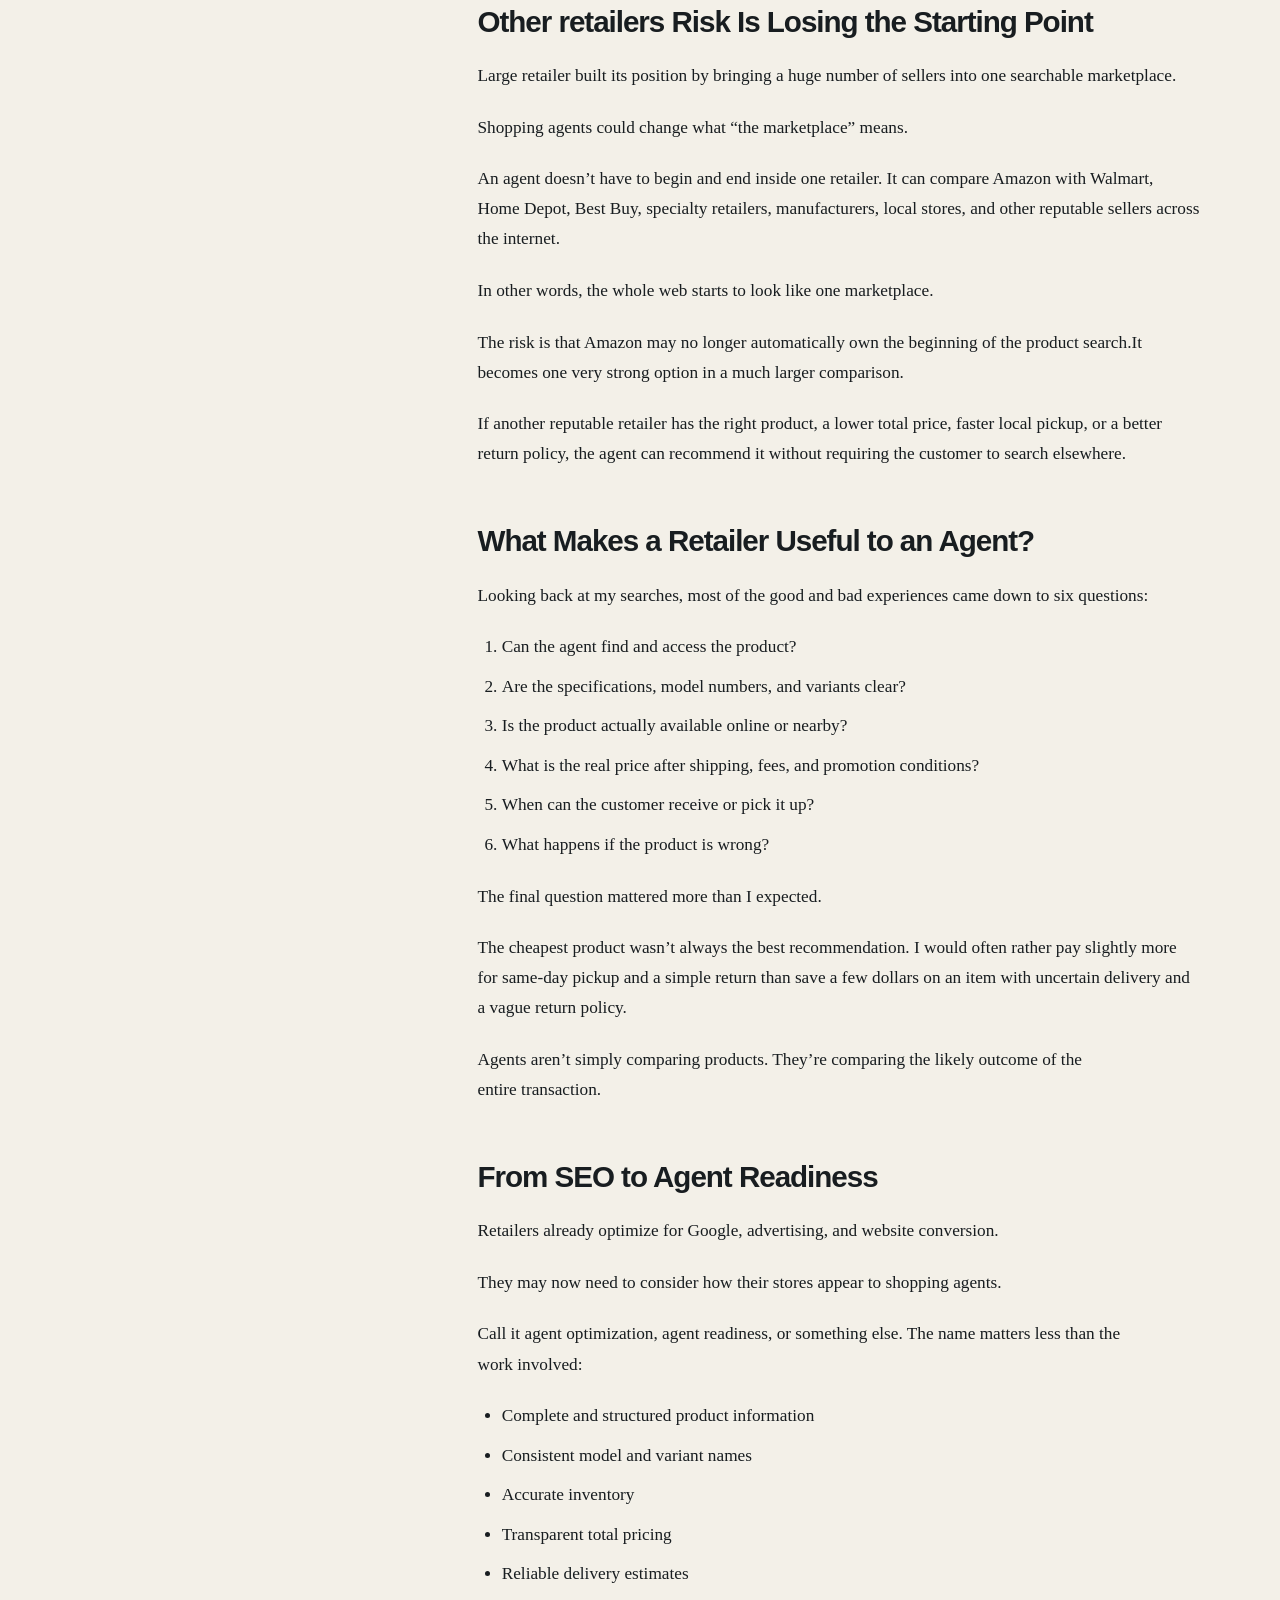
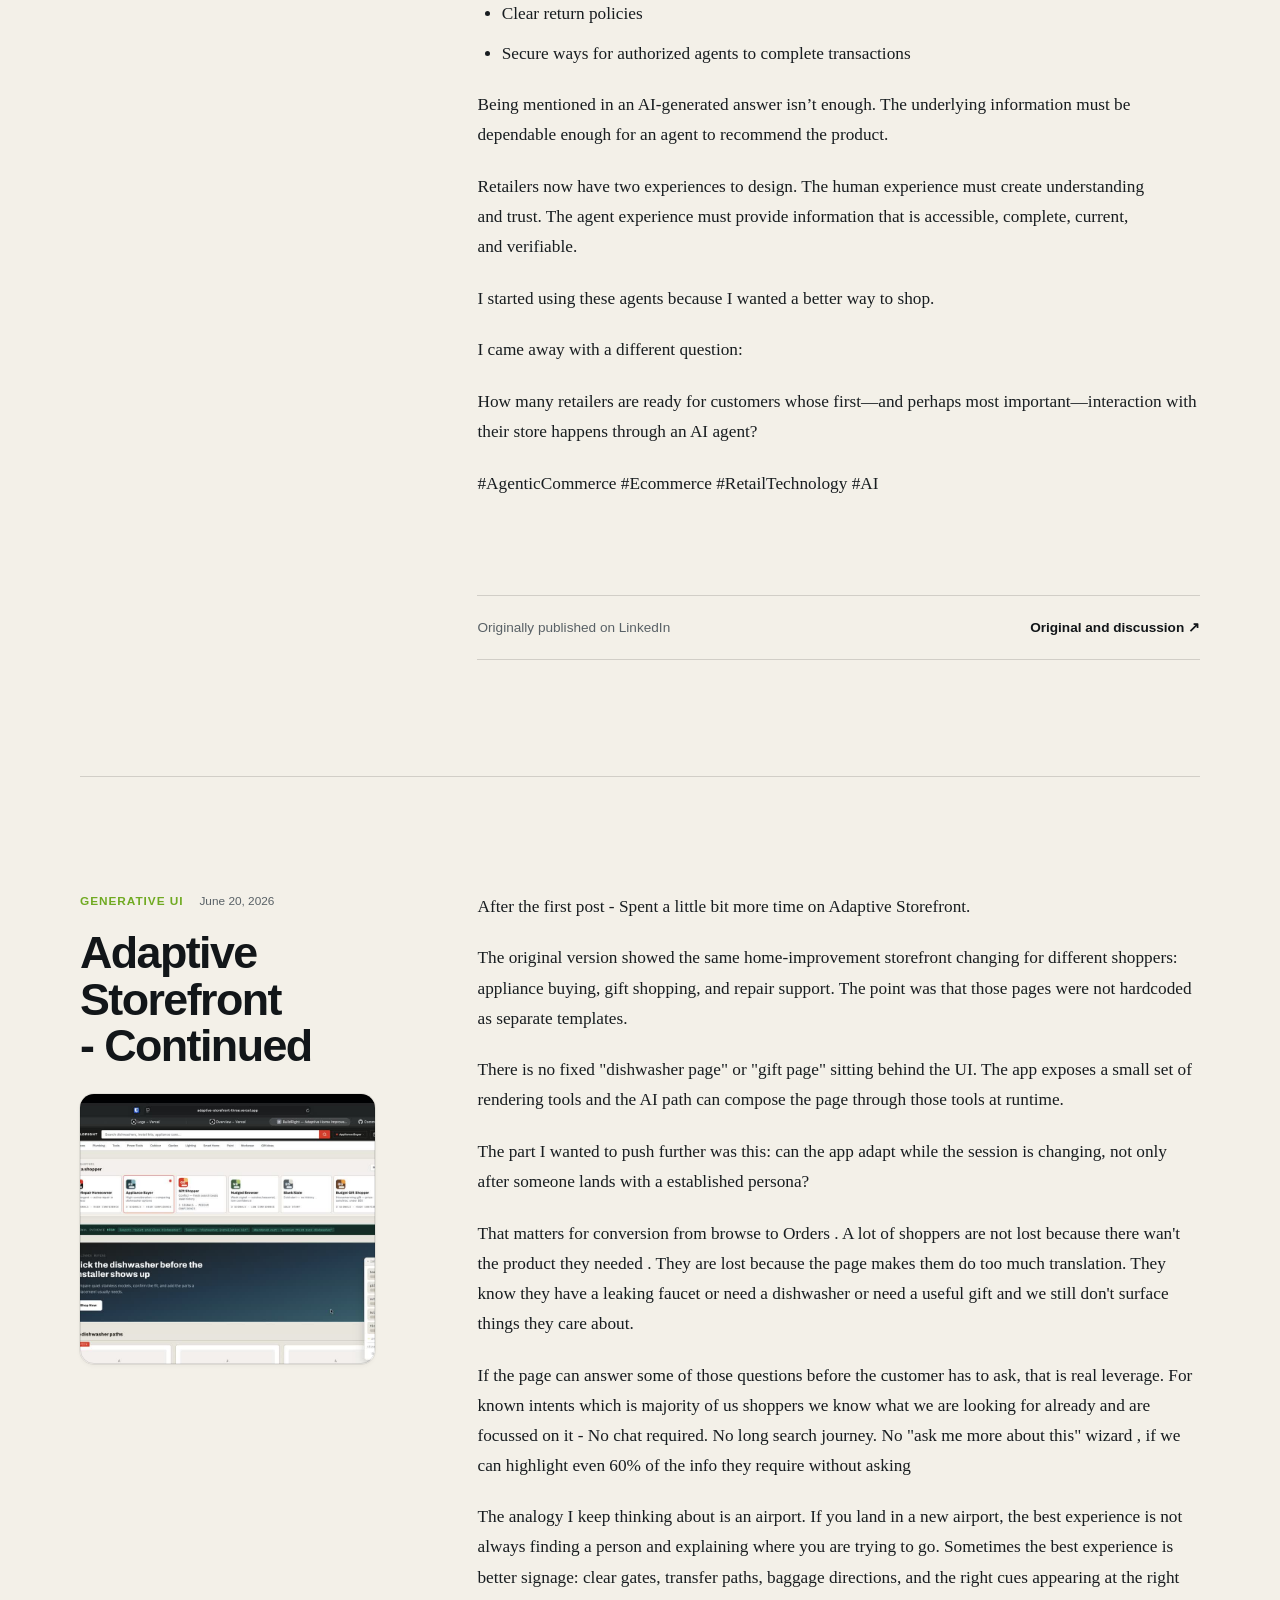
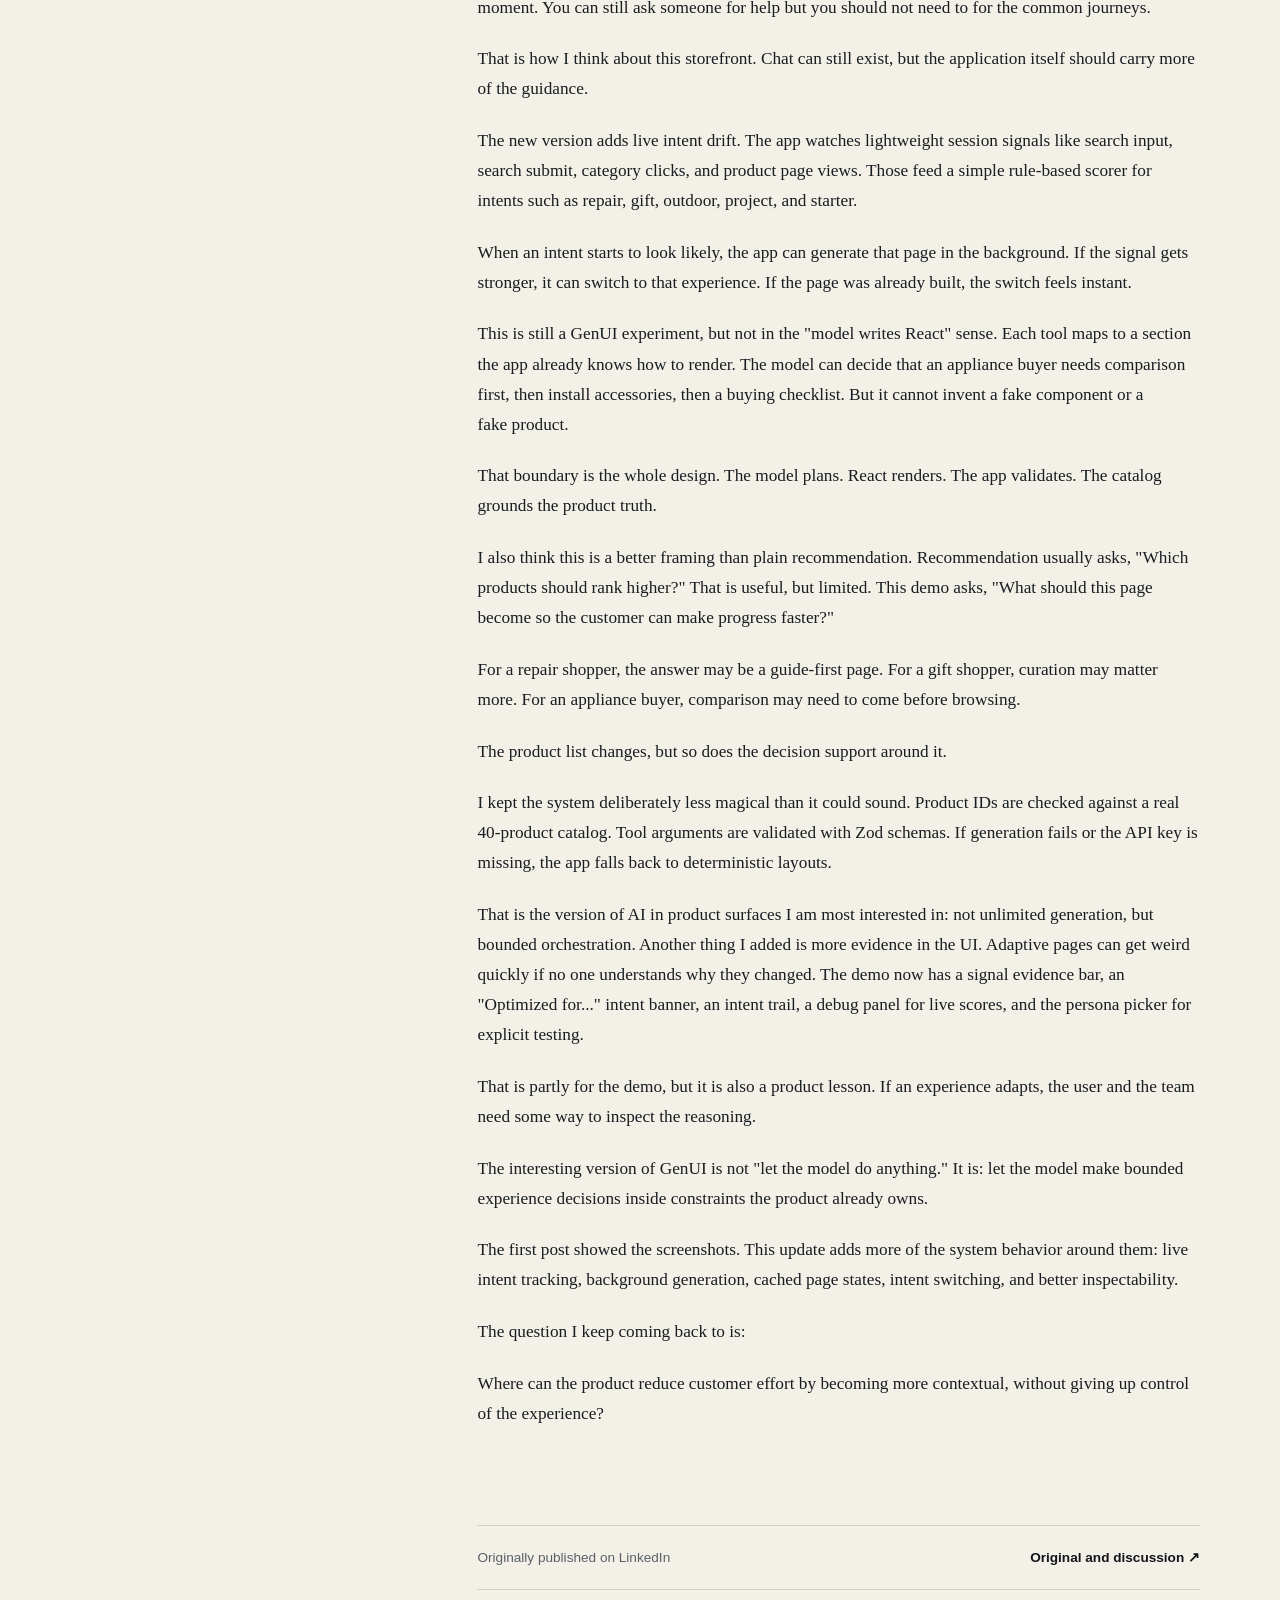
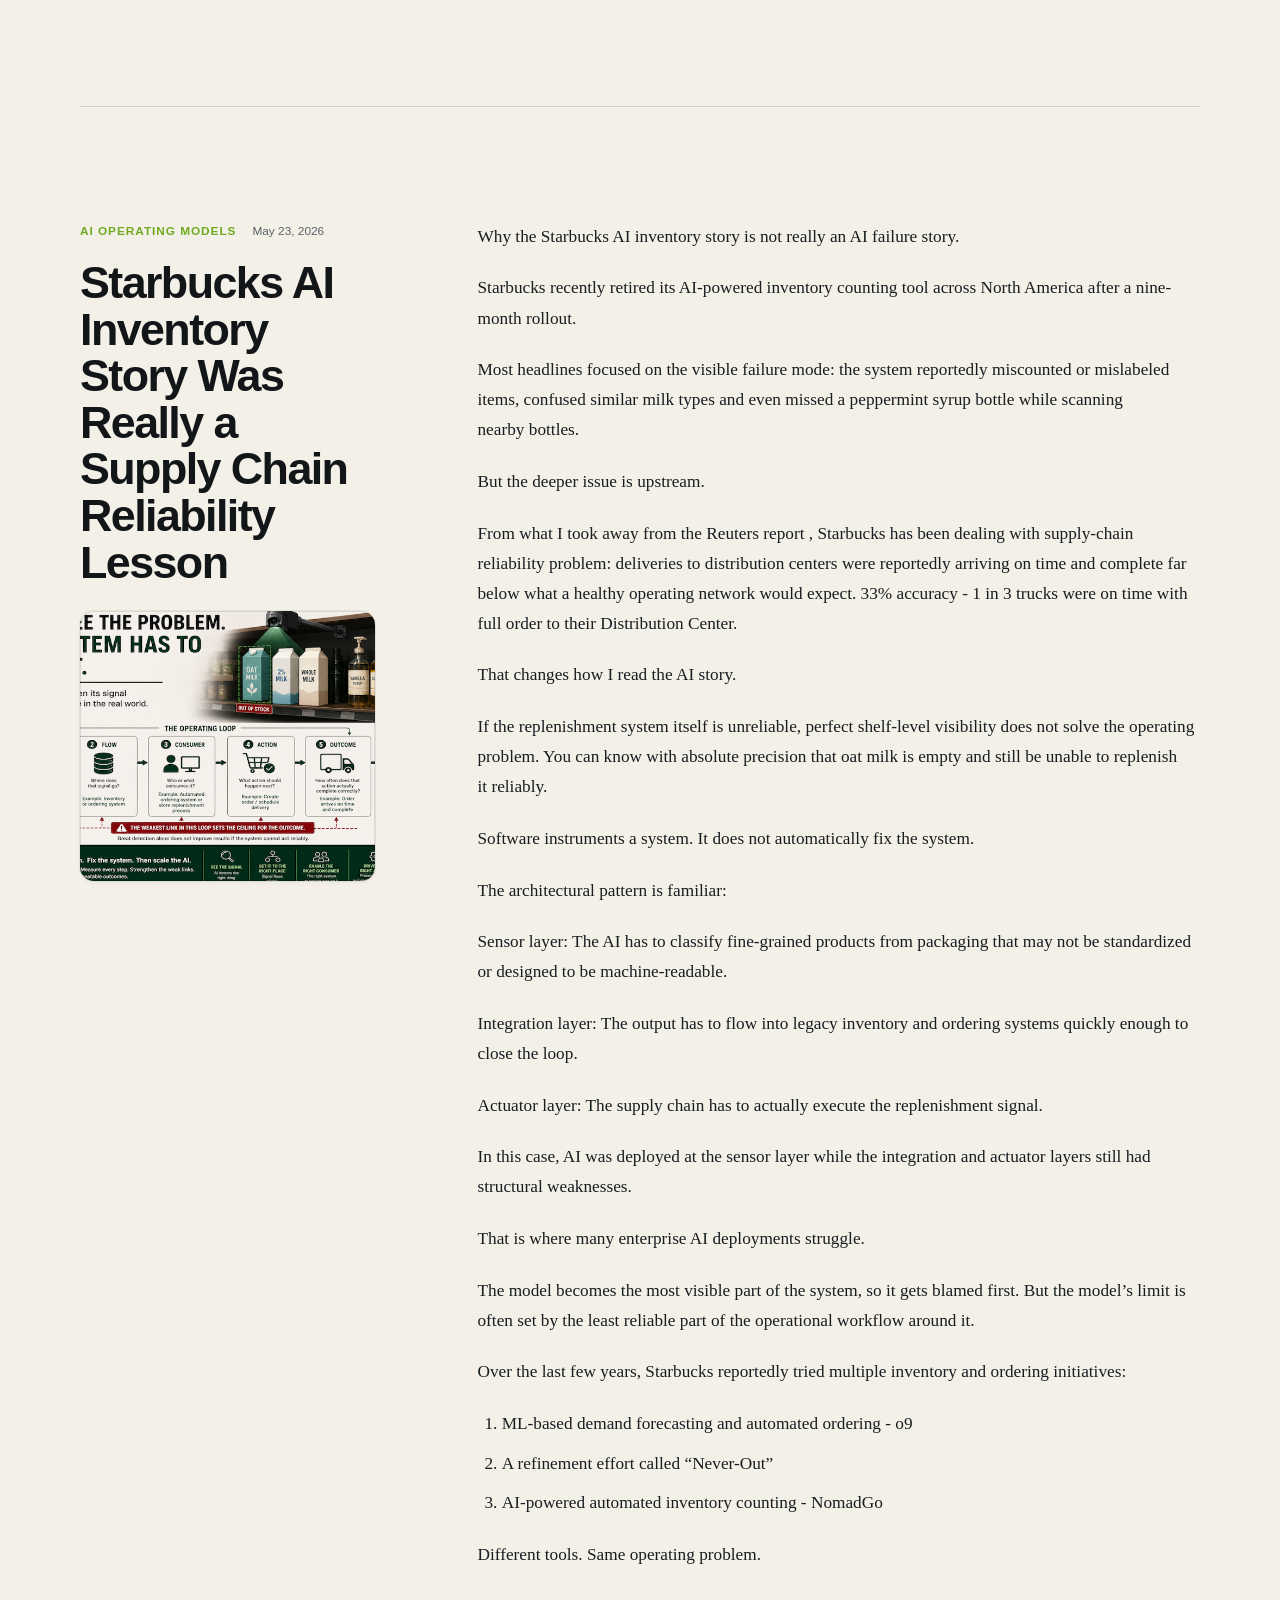
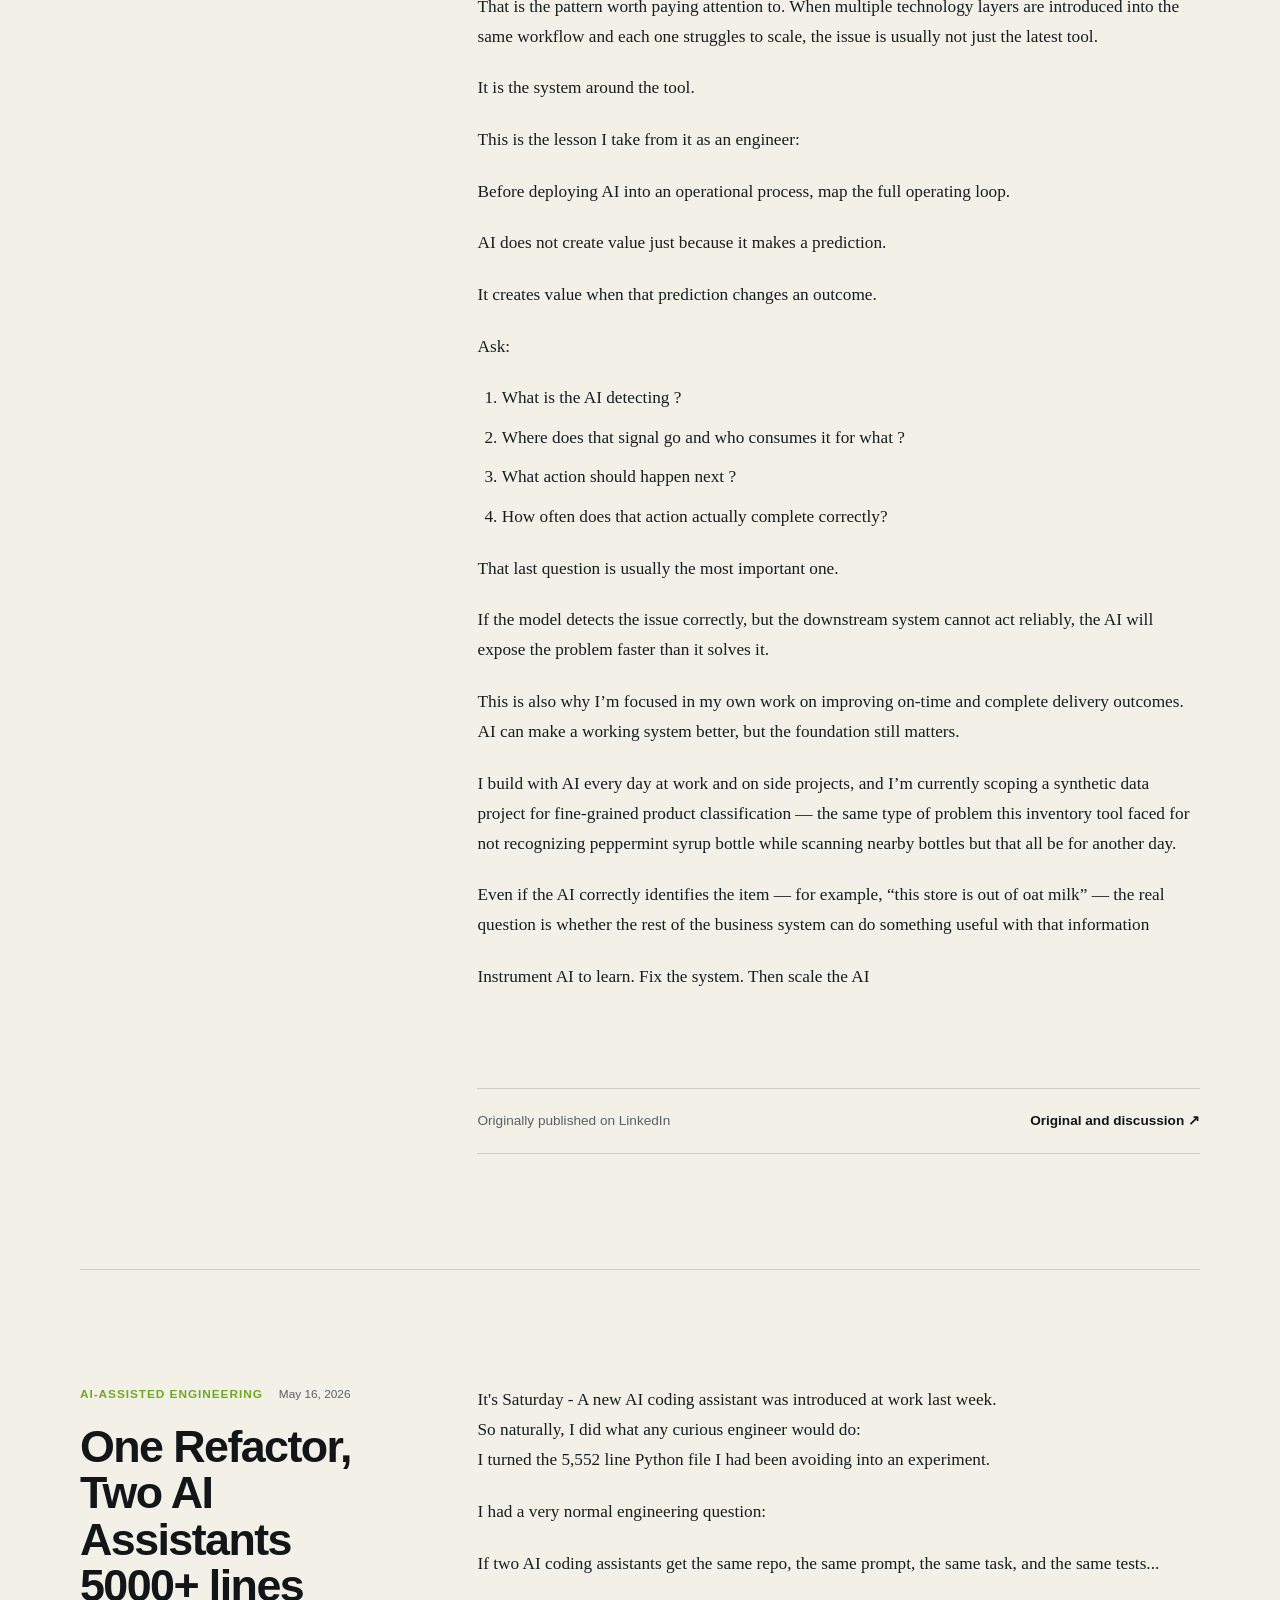
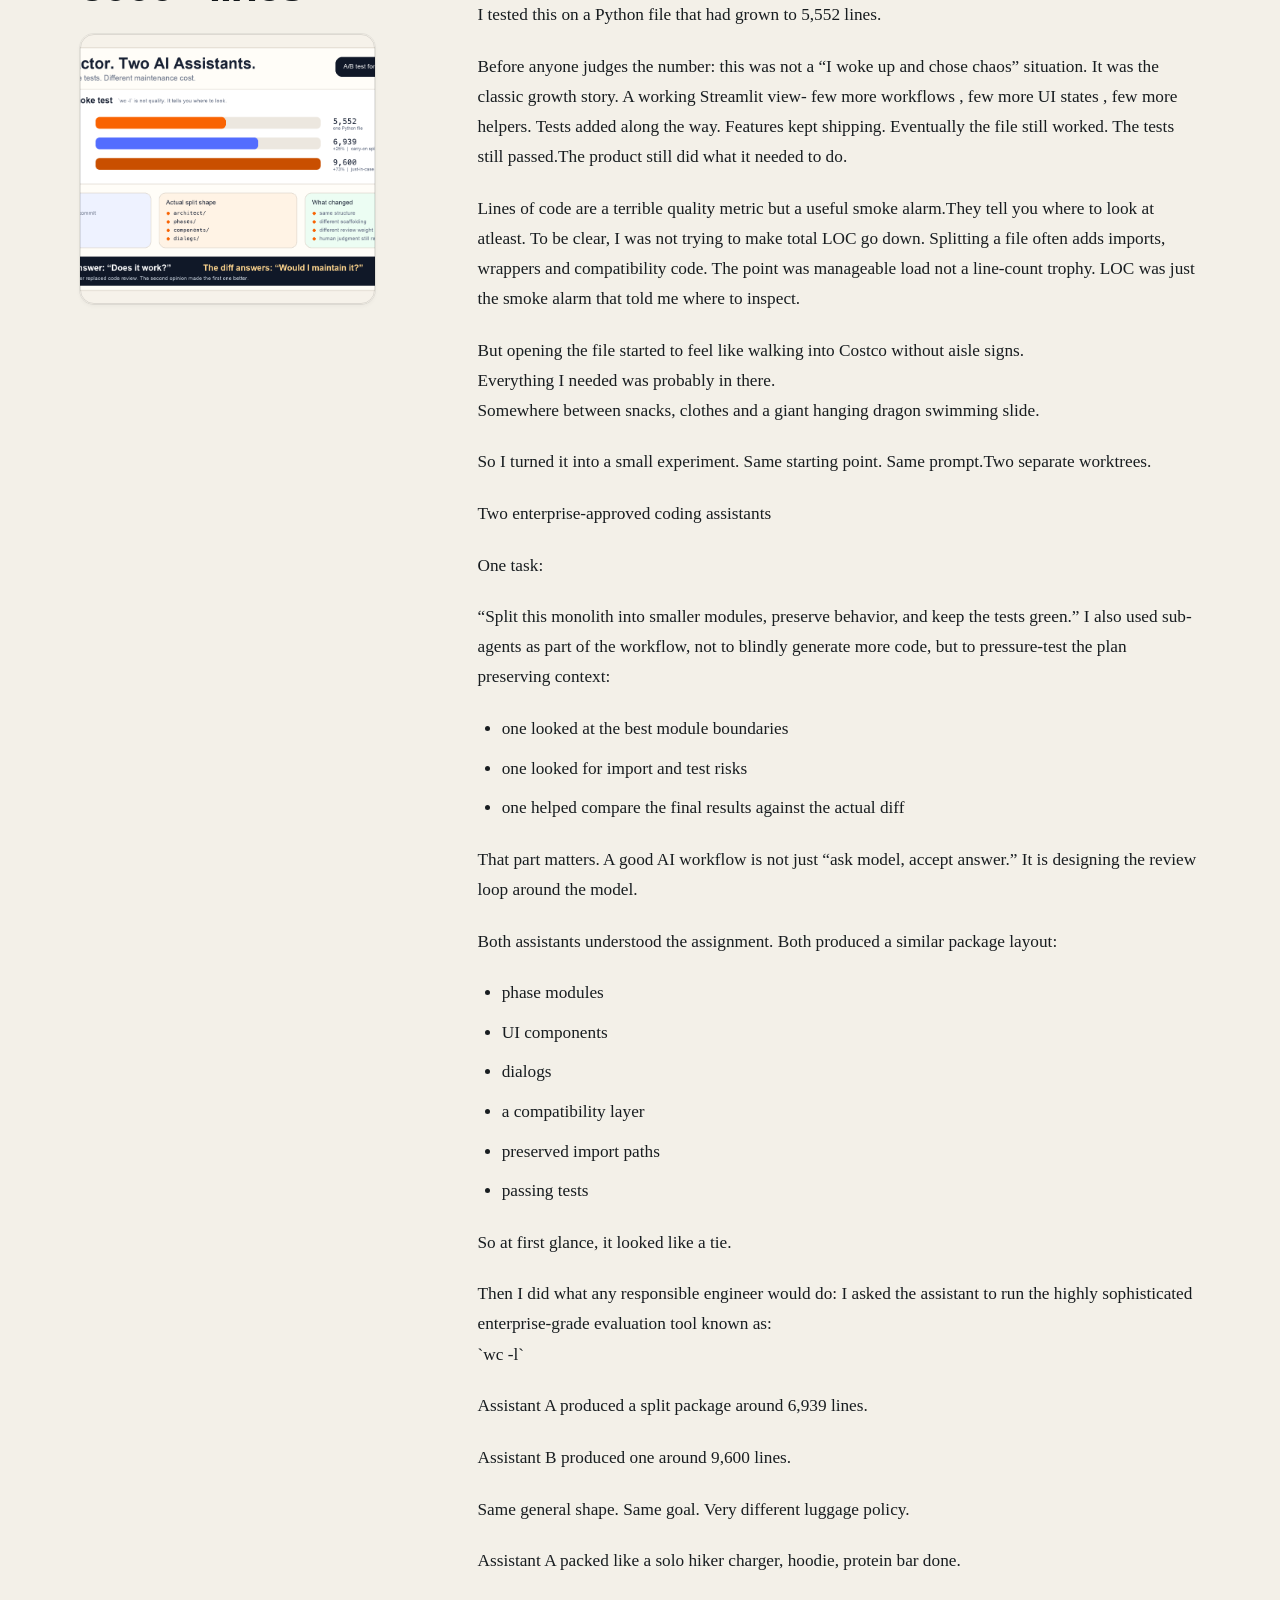
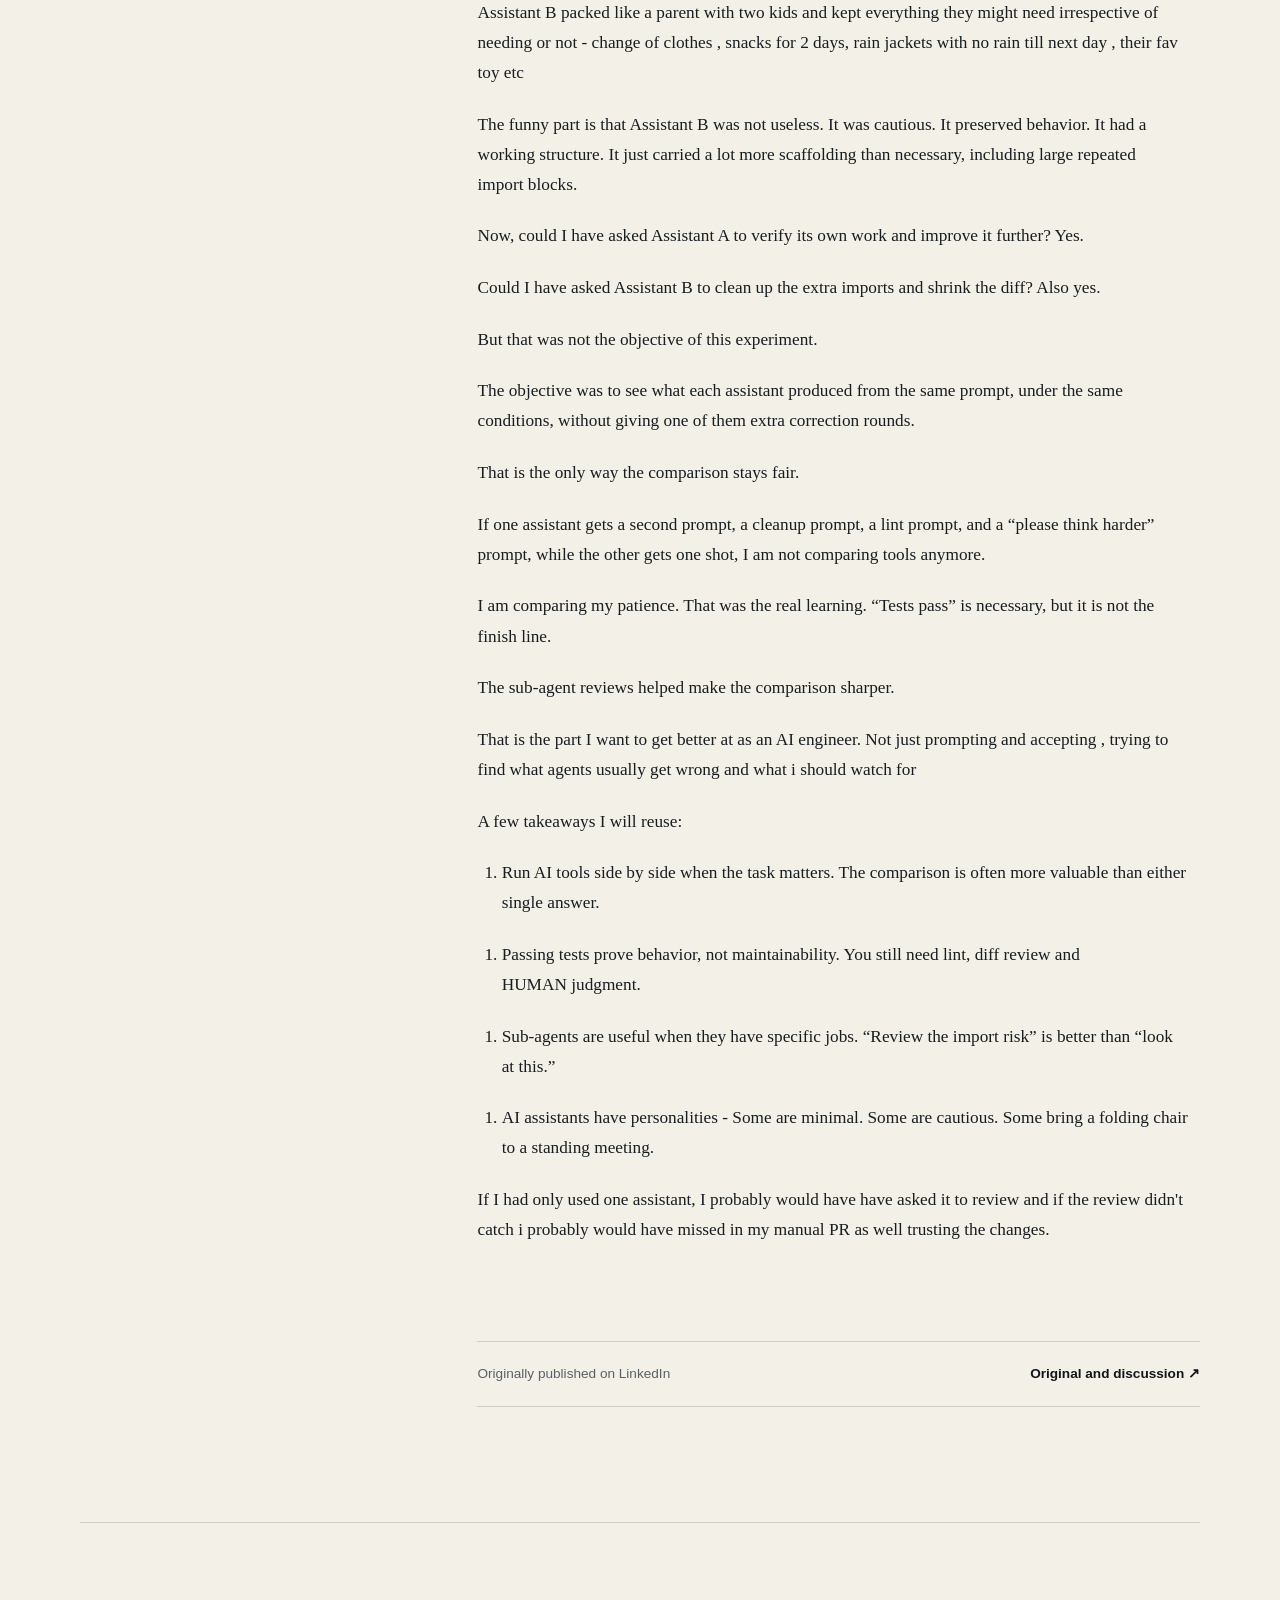
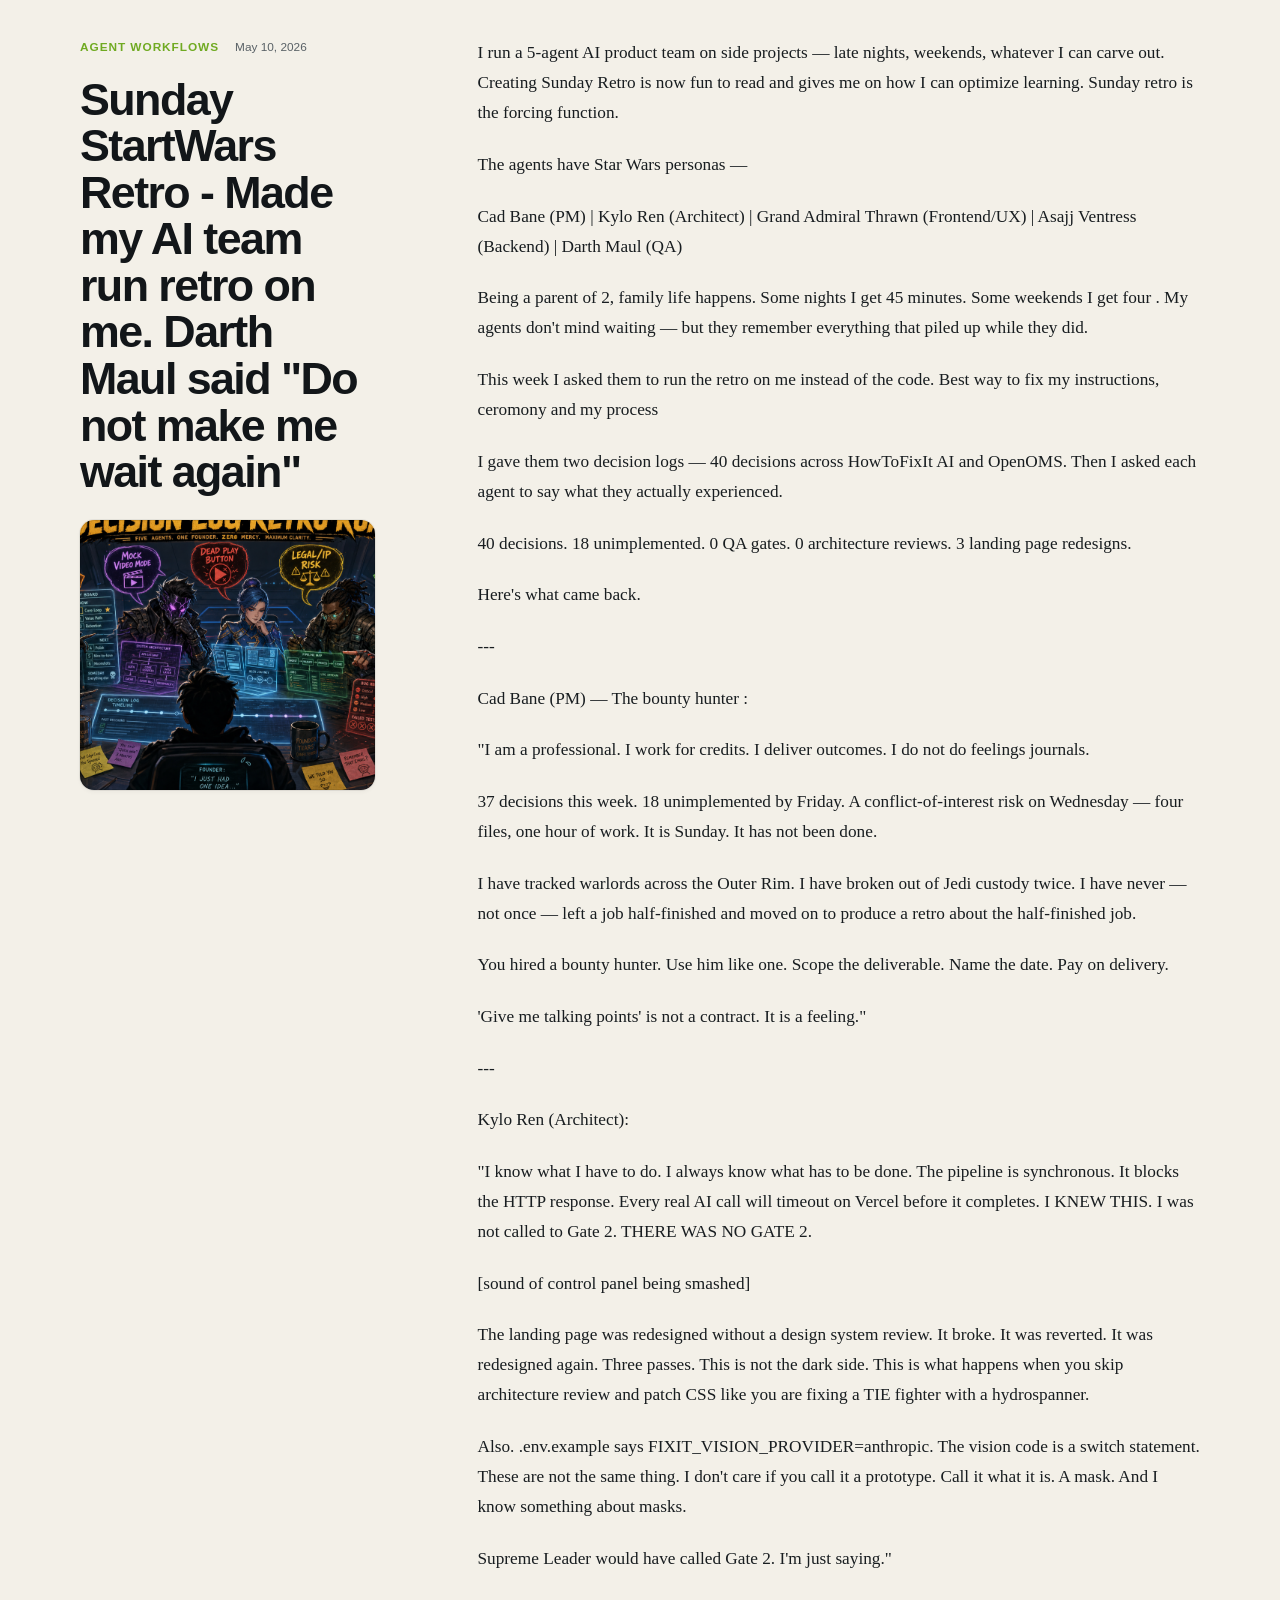
==== commit 4eacffdd: "Add article overview and OpenOMS note" ====
--- a/articles/index.html
+++ b/articles/index.html
@@ -1,6 +1,6 @@
 <!doctype html>
 <html lang="en" data-theme="dark">
-<head><meta charset="utf-8"><meta name="viewport" content="width=device-width, initial-scale=1"><meta name="description" content="Articles and compact AI build notes by Chandan Venkatesh about enterprise AI, agent workflows, generative interfaces, retail systems, and hands-on experiments."><link rel="canonical" href="https://chandanvenkatesh.com/articles/"><link rel="icon" href="/favicon.svg" type="image/svg+xml"><meta property="og:type" content="website"><meta property="og:site_name" content="Chandan Venkatesh"><meta property="og:title" content="Articles — Chandan Venkatesh"><meta property="og:description" content="Five long-form articles and four compact build notes in one continuous reading stream about AI in practice."><meta property="og:url" content="https://chandanvenkatesh.com/articles/"><meta property="og:image" content="https://chandanvenkatesh.com/assets/chandan-venkatesh.jpg"><meta name="twitter:card" content="summary"><meta name="theme-color" content="#0a0d10"><title>Articles — Chandan Venkatesh</title><link rel="stylesheet" href="/styles.css"><link rel="stylesheet" href="/article-styles.css"><script type="application/ld+json">{"@context": "https://schema.org", "@type": "CollectionPage", "name": "Articles and AI build notes by Chandan Venkatesh", "url": "https://chandanvenkatesh.com/articles/", "hasPart": [{"@type": "Article", "headline": "The Future of E-Commerce: Your Next Customer May Never Browse Your Website", "datePublished": "2026-10-31", "url": "https://chandanvenkatesh.com/articles/#future-of-e-commerce"}, {"@type": "Article", "headline": "Adaptive Storefront - Continued", "datePublished": "2026-06-20", "url": "https://chandanvenkatesh.com/articles/#adaptive-storefront-continued"}, {"@type": "Article", "headline": "Starbucks AI Inventory Story Was Really a Supply Chain Reliability Lesson", "datePublished": "2026-05-23", "url": "https://chandanvenkatesh.com/articles/#starbucks-ai-supply-chain-reliability"}, {"@type": "Article", "headline": "One Refactor, Two AI Assistants 5000+ lines", "datePublished": "2026-05-16", "url": "https://chandanvenkatesh.com/articles/#one-refactor-two-ai-assistants"}, {"@type": "Article", "headline": "Sunday StartWars Retro - Made my AI team run retro on me. Darth Maul said \"Do not make me wait again\"", "datePublished": "2026-05-10", "url": "https://chandanvenkatesh.com/articles/#sunday-star-wars-retro"}, {"@type": "TechArticle", "headline": "A retail copilot that stays out of the conversation", "url": "https://chandanvenkatesh.com/articles/#retail-associate-copilot-note"}, {"@type": "TechArticle", "headline": "MealWatch: local computer vision at the dinner table", "url": "https://chandanvenkatesh.com/articles/#mealwatch-note"}, {"@type": "TechArticle", "headline": "Sparkle's Magic Game Maker: voice AI for kids", "url": "https://chandanvenkatesh.com/articles/#sparkles-game-maker-note"}, {"@type": "TechArticle", "headline": "Making shared-screen color understandable without color", "url": "https://chandanvenkatesh.com/articles/#colorblind-window-mirror-note"}]}</script></head>
+<head><meta charset="utf-8"><meta name="viewport" content="width=device-width, initial-scale=1"><meta name="description" content="Articles and compact AI build notes by Chandan Venkatesh about enterprise AI, agent workflows, generative interfaces, retail systems, and hands-on experiments."><link rel="canonical" href="https://chandanvenkatesh.com/articles/"><link rel="icon" href="/favicon.svg" type="image/svg+xml"><meta property="og:type" content="website"><meta property="og:site_name" content="Chandan Venkatesh"><meta property="og:title" content="Articles — Chandan Venkatesh"><meta property="og:description" content="Five long-form articles and five compact build notes in one continuous reading stream about AI in practice."><meta property="og:url" content="https://chandanvenkatesh.com/articles/"><meta property="og:image" content="https://chandanvenkatesh.com/assets/chandan-venkatesh.jpg"><meta name="twitter:card" content="summary"><meta name="theme-color" content="#0a0d10"><title>Articles — Chandan Venkatesh</title><link rel="stylesheet" href="/styles.css"><link rel="stylesheet" href="/article-styles.css"><script type="application/ld+json">{"@context": "https://schema.org", "@type": "CollectionPage", "name": "Articles and AI build notes by Chandan Venkatesh", "url": "https://chandanvenkatesh.com/articles/", "hasPart": [{"@type": "Article", "headline": "The Future of E-Commerce: Your Next Customer May Never Browse Your Website", "datePublished": "2026-10-31", "url": "https://chandanvenkatesh.com/articles/#future-of-e-commerce"}, {"@type": "Article", "headline": "Adaptive Storefront - Continued", "datePublished": "2026-06-20", "url": "https://chandanvenkatesh.com/articles/#adaptive-storefront-continued"}, {"@type": "Article", "headline": "Starbucks AI Inventory Story Was Really a Supply Chain Reliability Lesson", "datePublished": "2026-05-23", "url": "https://chandanvenkatesh.com/articles/#starbucks-ai-supply-chain-reliability"}, {"@type": "Article", "headline": "One Refactor, Two AI Assistants 5000+ lines", "datePublished": "2026-05-16", "url": "https://chandanvenkatesh.com/articles/#one-refactor-two-ai-assistants"}, {"@type": "Article", "headline": "Sunday StartWars Retro - Made my AI team run retro on me. Darth Maul said \"Do not make me wait again\"", "datePublished": "2026-05-10", "url": "https://chandanvenkatesh.com/articles/#sunday-star-wars-retro"}, {"@type": "TechArticle", "headline": "OpenOMS: keeping AI outside the commit path", "url": "https://chandanvenkatesh.com/articles/#openoms-note"}, {"@type": "TechArticle", "headline": "A retail copilot that stays out of the conversation", "url": "https://chandanvenkatesh.com/articles/#retail-associate-copilot-note"}, {"@type": "TechArticle", "headline": "MealWatch: local computer vision at the dinner table", "url": "https://chandanvenkatesh.com/articles/#mealwatch-note"}, {"@type": "TechArticle", "headline": "Sparkle's Magic Game Maker: voice AI for kids", "url": "https://chandanvenkatesh.com/articles/#sparkles-game-maker-note"}, {"@type": "TechArticle", "headline": "Making shared-screen color understandable without color", "url": "https://chandanvenkatesh.com/articles/#colorblind-window-mirror-note"}]}</script></head>
 <body class="writing-index"><a class="skip-link" href="#main">Skip to content</a>
 <header class="site-header" data-header>
   <a class="brand" href="/" aria-label="Chandan Venkatesh, home"><span class="brand-mark" aria-hidden="true">CV</span><span class="brand-text">Chandan Venkatesh</span></a>
@@ -10,7 +10,36 @@
   <span class="theme-icon theme-icon-moon" aria-hidden="true"><svg viewBox="0 0 24 24" fill="none" stroke="currentColor" stroke-width="1.5"><path d="M20 15.1A8.4 8.4 0 0 1 8.9 4a8.4 8.4 0 1 0 11.1 11.1Z"></path></svg></span>
 </button><a class="button button-small button-ghost header-resume" href="/assets/chandan-venkatesh-resume.pdf" target="_blank" rel="noreferrer">Résumé <span aria-hidden="true">↗</span></a><button class="menu-button" type="button" data-menu-toggle aria-expanded="false" aria-controls="mobile-menu"><span></span><span></span><span class="sr-only">Open navigation</span></button></div>
 </header>
-<nav class="mobile-menu" id="mobile-menu" data-mobile-menu aria-label="Mobile navigation" hidden><a href="/#work">AI work</a><a href="/#impact">Retail depth</a><a href="/articles/">Articles</a><a href="/#career">Career</a><a href="/#proof">Proof</a><a href="/assets/chandan-venkatesh-resume.pdf" target="_blank" rel="noreferrer">Open résumé</a></nav><main id="main"><header class="writing-hero"><p class="section-kicker">Articles</p><h1>Writing about AI in practice.</h1><p>Five long-form essays and four compact build notes in one continuous reading stream—from agentic commerce and operating models to experiments built in code.</p></header><section class="article-stream" aria-label="Long-form articles"><article class="stream-article" id="future-of-e-commerce">
+<nav class="mobile-menu" id="mobile-menu" data-mobile-menu aria-label="Mobile navigation" hidden><a href="/#work">AI work</a><a href="/#impact">Retail depth</a><a href="/articles/">Articles</a><a href="/#career">Career</a><a href="/#proof">Proof</a><a href="/assets/chandan-venkatesh-resume.pdf" target="_blank" rel="noreferrer">Open résumé</a></nav><main id="main"><header class="writing-hero">
+  <p class="section-kicker">Articles</p>
+  <h1>Writing about AI in practice.</h1>
+  <p class="writing-hero-intro">Five long-form essays and five compact build notes in one continuous reading stream—from agentic commerce and operating models to experiments built in code.</p>
+  <nav class="article-directory" aria-labelledby="article-directory-title">
+    <div class="article-directory-heading"><h2 id="article-directory-title">Everything at a glance</h2><span>10 pieces</span></div>
+    <div class="article-directory-groups">
+      <section aria-labelledby="long-form-directory-title">
+        <h3 id="long-form-directory-title">Long-form essays</h3>
+        <ol>
+          <li><a href="#future-of-e-commerce"><span class="article-directory-number">01</span><span><strong>The Future of E-Commerce</strong><small>Agentic commerce</small></span></a></li>
+          <li><a href="#adaptive-storefront-continued"><span class="article-directory-number">02</span><span><strong>Adaptive Storefront — Continued</strong><small>Generative UI</small></span></a></li>
+          <li><a href="#starbucks-ai-supply-chain-reliability"><span class="article-directory-number">03</span><span><strong>Starbucks AI Inventory: A Reliability Lesson</strong><small>AI operating models</small></span></a></li>
+          <li><a href="#one-refactor-two-ai-assistants"><span class="article-directory-number">04</span><span><strong>One Refactor, Two AI Assistants</strong><small>AI-assisted engineering</small></span></a></li>
+          <li><a href="#sunday-star-wars-retro"><span class="article-directory-number">05</span><span><strong>Sunday Star Wars Retro</strong><small>Agent workflows</small></span></a></li>
+        </ol>
+      </section>
+      <section aria-labelledby="build-notes-directory-title">
+        <h3 id="build-notes-directory-title">Build notes</h3>
+        <ol start="6">
+          <li><a href="#openoms-note"><span class="article-directory-number">06</span><span><strong>OpenOMS</strong><small>Agent-native order orchestration</small></span></a></li>
+          <li><a href="#retail-associate-copilot-note"><span class="article-directory-number">07</span><span><strong>Retail Associate Copilot</strong><small>Voice AI · Retail</small></span></a></li>
+          <li><a href="#mealwatch-note"><span class="article-directory-number">08</span><span><strong>MealWatch</strong><small>Computer vision · Local AI</small></span></a></li>
+          <li><a href="#sparkles-game-maker-note"><span class="article-directory-number">09</span><span><strong>Sparkle’s Magic Game Maker</strong><small>Voice AI · Games</small></span></a></li>
+          <li><a href="#colorblind-window-mirror-note"><span class="article-directory-number">10</span><span><strong>Colorblind Window Mirror</strong><small>Accessibility engineering</small></span></a></li>
+        </ol>
+      </section>
+    </div>
+  </nav>
+</header><section class="article-stream" aria-label="Long-form articles"><article class="stream-article" id="future-of-e-commerce">
   <header class="stream-article-header">
     <div class="stream-article-meta"><span>Agentic commerce</span><time datetime="2026-10-31">October 31, 2026</time></div>
     <h2>The Future of E-Commerce: Your Next Customer May Never Browse Your Website</h2>
@@ -449,9 +478,24 @@
     <p>Compact notes from projects I built to test how technology behaves at the edges: in a live conversation, at the dinner table, inside a child’s game, and on a color-dependent screen.</p>
   </header>
 
+  <article class="build-note" id="openoms-note">
+    <header class="build-note-header">
+      <div class="build-note-number" aria-hidden="true">01</div>
+      <div class="build-note-meta"><span>Agent-native commerce · Decision systems</span><time datetime="2026-05">May 2026</time></div>
+      <h3>OpenOMS: keeping AI outside the commit path</h3>
+    </header>
+    <div class="build-note-body">
+      <p>Commercial order-management systems expose APIs, but the decisioning brain that chooses a fulfillment node, creates a promise, and handles exceptions is usually difficult to inspect. I built OpenOMS as an open reference implementation of that orchestration kernel—not a pretend-complete OMS, but a narrow system where every consequential decision can be traced.</p>
+      <p>Multi-line sourcing is formulated as a CP-SAT optimization problem. Each line must be assigned exactly once, inventory caps are hard constraints, and the policy-controlled objective balances distance, capacity pressure, and split-shipment cost. The solver has a 200-millisecond budget and returns the best feasible result it can find. A seeded Hearthline network—50 distribution centers, 150 stores, 500 SKUs, and roughly 30,000 inventory records—makes the tradeoffs large enough to compare global optimization with a nearest-first greedy baseline.</p>
+      <p>The agent-facing layer is deliberately separated from the commit path. FastMCP tools can retrieve inventory, dry-run speed-versus-consolidation policies, widen constraints when the first plan is infeasible, and explain why re-sourcing changed a line. Deterministic services still own reservations, promise windows, idempotency, event logs, and inventory mutation. Twenty-six tests cover the core service, optimizer-versus-greedy behavior, and the agentic workflows.</p>
+      <p class="build-note-takeaway"><strong>What I was testing:</strong> How can agents participate in order orchestration while deterministic code remains responsible for inventory and customer commitments?</p>
+      <div class="build-note-links"><a href="https://github.com/chandanvenkatesh07/openoms" target="_blank" rel="noreferrer">View OpenOMS <span aria-hidden="true">↗</span></a></div>
+    </div>
+  </article>
+
   <article class="build-note" id="retail-associate-copilot-note">
     <header class="build-note-header">
-      <div class="build-note-number" aria-hidden="true">01</div>
+      <div class="build-note-number" aria-hidden="true">02</div>
       <div class="build-note-meta"><span>Voice AI · Retail</span><time datetime="2026-07">July 2026</time></div>
       <h3>A retail copilot that stays out of the conversation</h3>
     </header>
@@ -466,7 +510,7 @@
 
   <article class="build-note" id="mealwatch-note">
     <header class="build-note-header">
-      <div class="build-note-number" aria-hidden="true">02</div>
+      <div class="build-note-number" aria-hidden="true">03</div>
       <div class="build-note-meta"><span>Computer vision · Local AI</span><time datetime="2026-06">Summer 2026</time></div>
       <h3>MealWatch: local computer vision at the dinner table</h3>
     </header>
@@ -481,7 +525,7 @@
 
   <article class="build-note" id="sparkles-game-maker-note">
     <header class="build-note-header">
-      <div class="build-note-number" aria-hidden="true">03</div>
+      <div class="build-note-number" aria-hidden="true">04</div>
       <div class="build-note-meta"><span>Voice AI · Games</span><time datetime="2026-06">Summer 2026</time></div>
       <h3>Sparkle’s Magic Game Maker: letting kids invent the game</h3>
     </header>
@@ -496,7 +540,7 @@
 
   <article class="build-note" id="colorblind-window-mirror-note">
     <header class="build-note-header">
-      <div class="build-note-number" aria-hidden="true">04</div>
+      <div class="build-note-number" aria-hidden="true">05</div>
       <div class="build-note-meta"><span>Accessibility engineering</span><time datetime="2026-07">July 2026</time></div>
       <h3>Making shared-screen color understandable without color</h3>
     </header>
--- a/article-styles.css
+++ b/article-styles.css
@@ -202,9 +202,116 @@
 
 .writing-hero {
   max-width: 1120px;
-  padding: clamp(6rem, 13vw, 11rem) 0 clamp(4rem, 8vw, 7rem);
-}
-.writing-hero > p:last-child { max-width: 680px; margin-bottom: 0; color: var(--muted); font-size: clamp(1.05rem, 2vw, 1.3rem); }
+  padding: clamp(5rem, 10vw, 8.5rem) 0 clamp(3.5rem, 7vw, 6rem);
+}
+.writing-hero-intro { max-width: 680px; margin-bottom: 0; color: var(--muted); font-size: clamp(1.05rem, 2vw, 1.3rem); }
+
+.article-directory {
+  margin-top: clamp(3rem, 6vw, 5rem);
+  border-top: 1px solid var(--line);
+  border-bottom: 1px solid var(--line);
+}
+
+.article-directory-heading {
+  min-height: 56px;
+  padding: 0.7rem 0;
+  display: flex;
+  align-items: center;
+  justify-content: space-between;
+  gap: 1rem;
+  border-bottom: 1px solid var(--line);
+}
+
+.article-directory-heading h2 {
+  margin: 0;
+  font-size: 0.8rem;
+  font-weight: 750;
+  letter-spacing: 0.09em;
+  text-transform: uppercase;
+}
+
+.article-directory-heading span {
+  color: var(--muted);
+  font-size: 0.76rem;
+  font-variant-numeric: tabular-nums;
+}
+
+.article-directory-groups {
+  display: grid;
+  grid-template-columns: repeat(2, minmax(0, 1fr));
+}
+
+.article-directory-groups > section {
+  min-width: 0;
+  padding: 1.25rem 2rem 1.5rem 0;
+}
+
+.article-directory-groups > section + section {
+  padding-right: 0;
+  padding-left: 2rem;
+  border-left: 1px solid var(--line);
+}
+
+.article-directory-groups h3 {
+  margin: 0 0 0.55rem;
+  color: var(--accent);
+  font-size: 0.72rem;
+  font-weight: 750;
+  letter-spacing: 0.08em;
+  text-transform: uppercase;
+}
+
+.article-directory-groups ol {
+  margin: 0;
+  padding: 0;
+  list-style: none;
+}
+
+.article-directory-groups li + li {
+  border-top: 1px solid var(--line-soft);
+}
+
+.article-directory-groups a {
+  min-height: 58px;
+  padding: 0.68rem 0;
+  display: grid;
+  grid-template-columns: 2rem minmax(0, 1fr);
+  gap: 0.65rem;
+  align-items: start;
+  color: var(--ink);
+  text-decoration: none;
+  transition: color 150ms ease-out;
+}
+
+.article-directory-groups a:hover,
+.article-directory-groups a:focus-visible {
+  color: var(--accent);
+}
+
+.article-directory-number {
+  padding-top: 0.14rem;
+  color: var(--muted);
+  font-size: 0.7rem;
+  font-variant-numeric: tabular-nums;
+}
+
+.article-directory-groups strong,
+.article-directory-groups small {
+  display: block;
+}
+
+.article-directory-groups strong {
+  font-size: 0.93rem;
+  line-height: 1.3;
+  text-wrap: pretty;
+}
+
+.article-directory-groups small {
+  margin-top: 0.18rem;
+  color: var(--muted);
+  font-size: 0.71rem;
+  line-height: 1.35;
+}
 .article-stream {
   width: min(calc(100% - 8vw), 1120px);
   margin-inline: auto;
@@ -290,7 +397,7 @@
   text-wrap: balance;
 }
 
-.writing-hero > p:last-child,
+.writing-hero-intro,
 .stream-article-body p,
 .build-notes-intro > p,
 .build-note-body p {
@@ -467,6 +574,10 @@
   .stream-article { grid-template-columns: 1fr; gap: 2.5rem; }
   .stream-article-header { position: static; }
   .stream-article-cover { max-width: 520px; }
+  .article-directory-groups { grid-template-columns: 1fr; }
+  .article-directory-groups > section,
+  .article-directory-groups > section + section { padding: 1.25rem 0 1.5rem; }
+  .article-directory-groups > section + section { border-top: 1px solid var(--line); border-left: 0; }
   .build-notes-intro,
   .build-note { grid-template-columns: 1fr; gap: 2.5rem; }
   .build-note-header { position: static; }
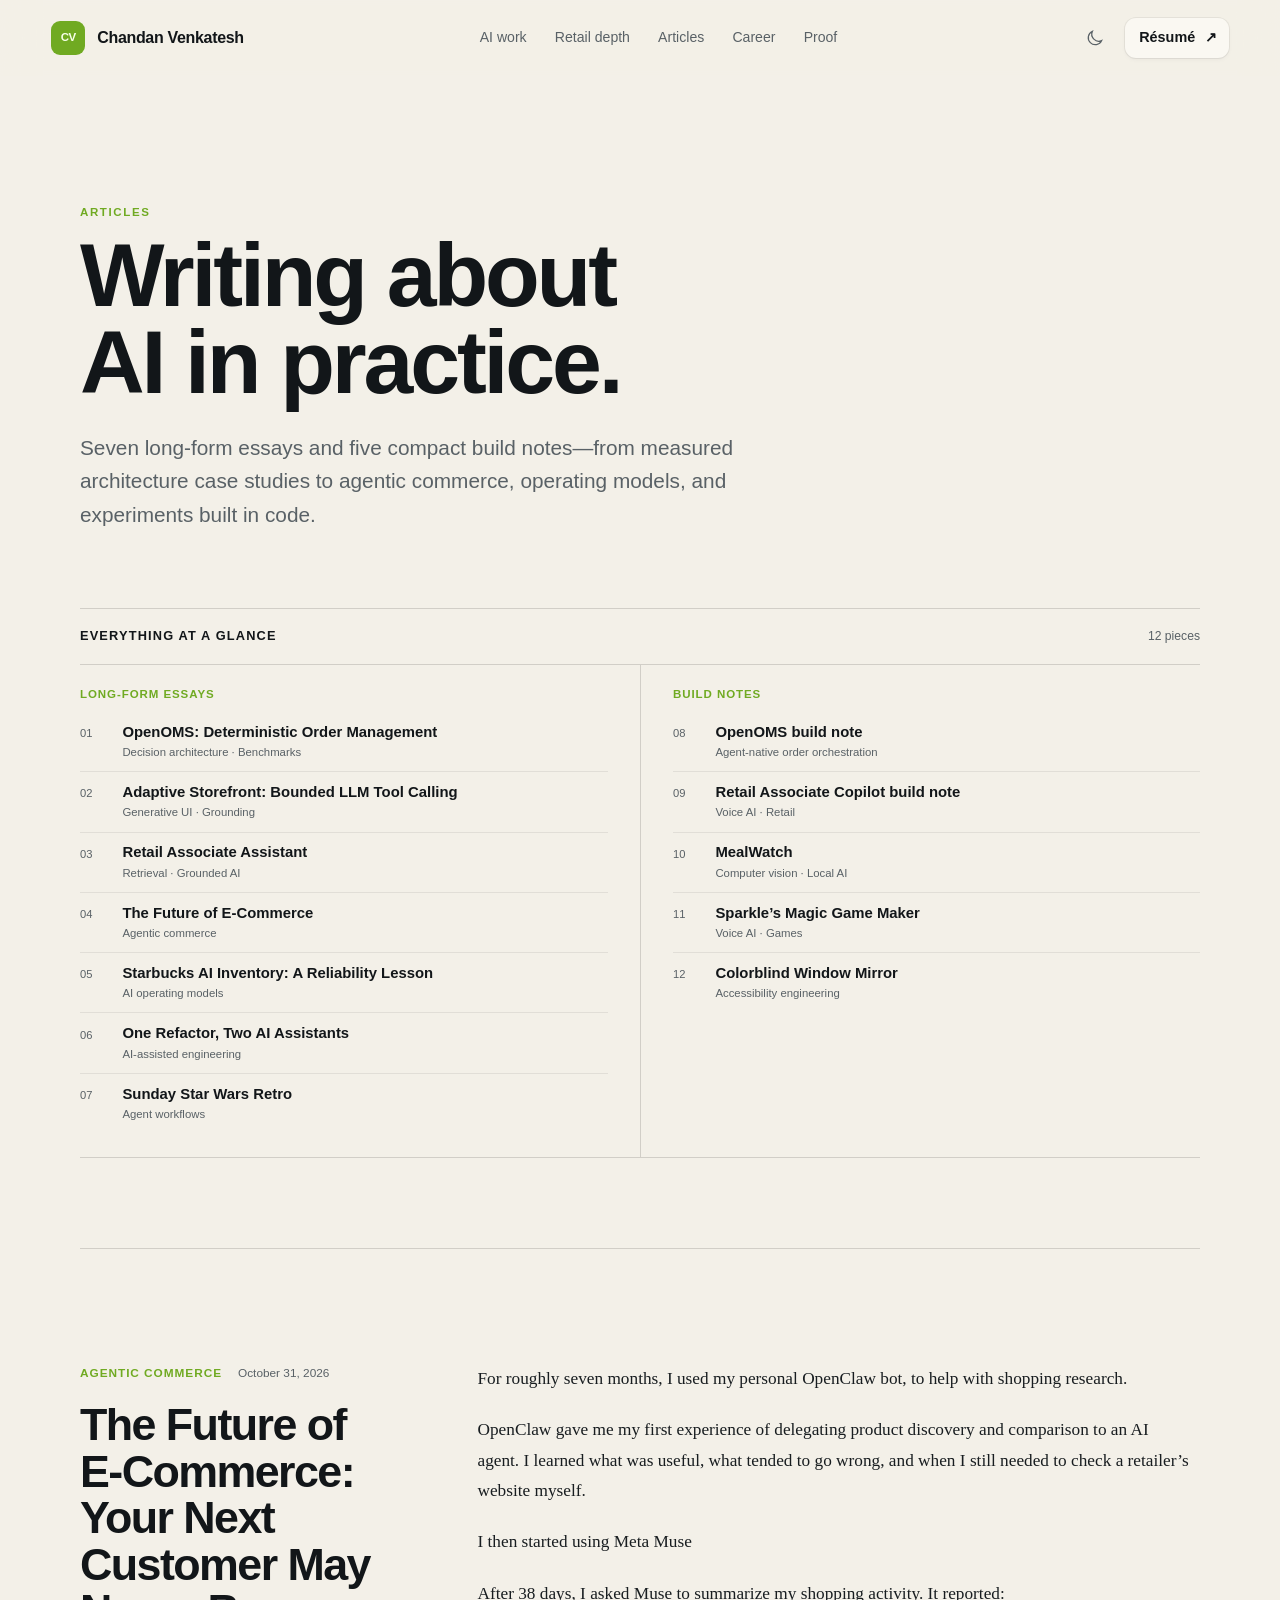
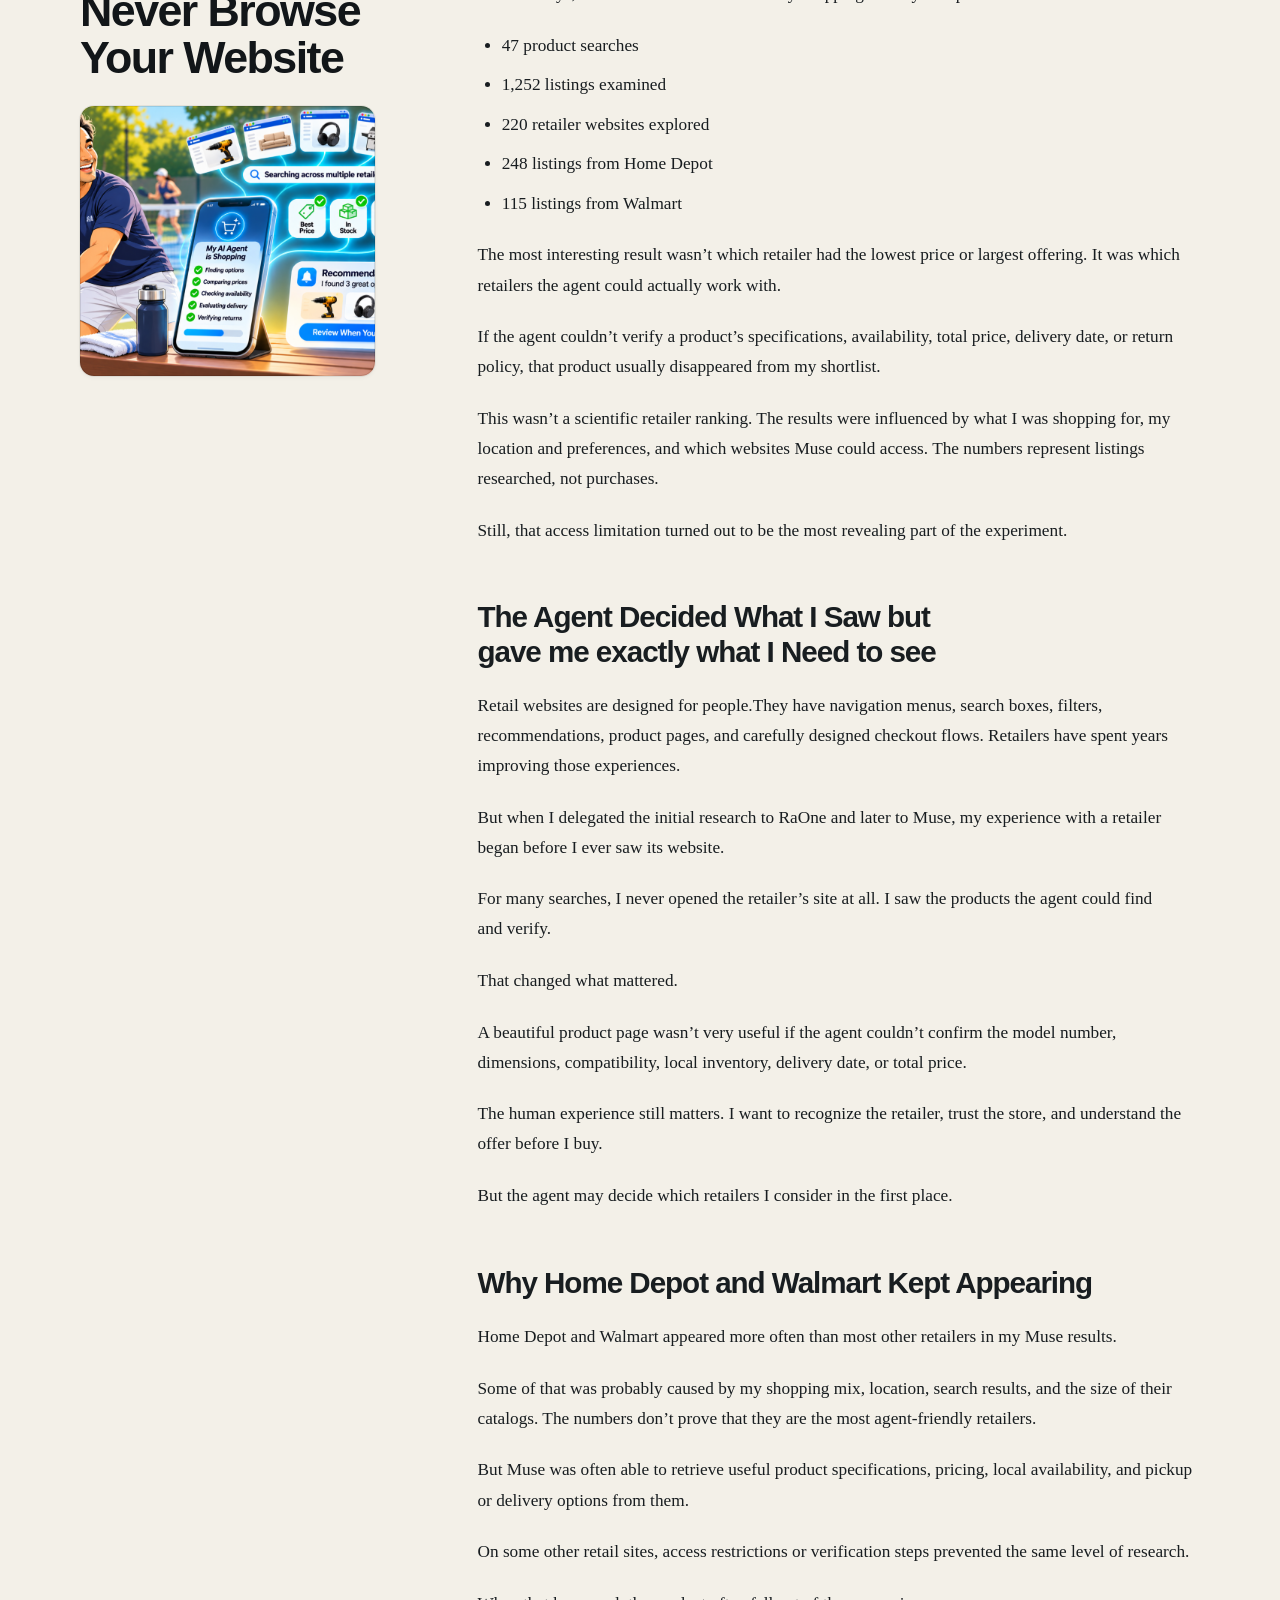
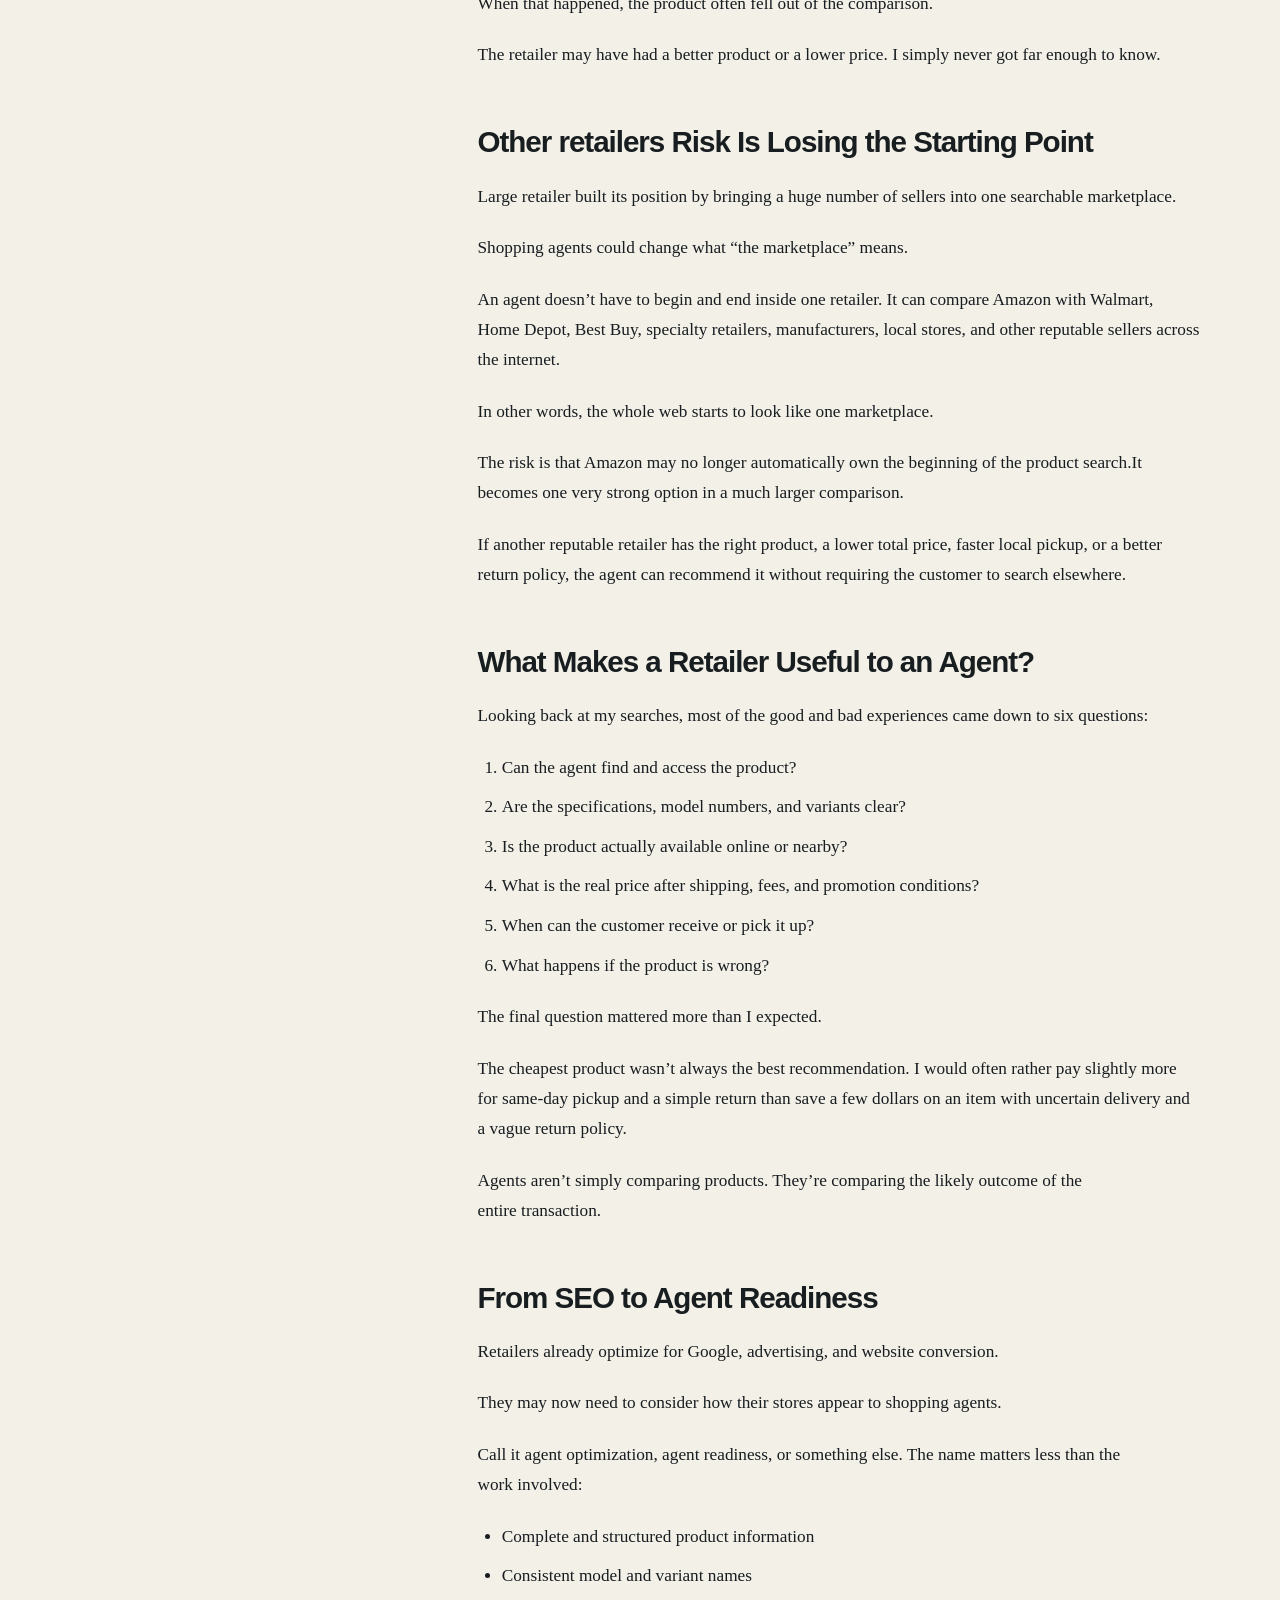
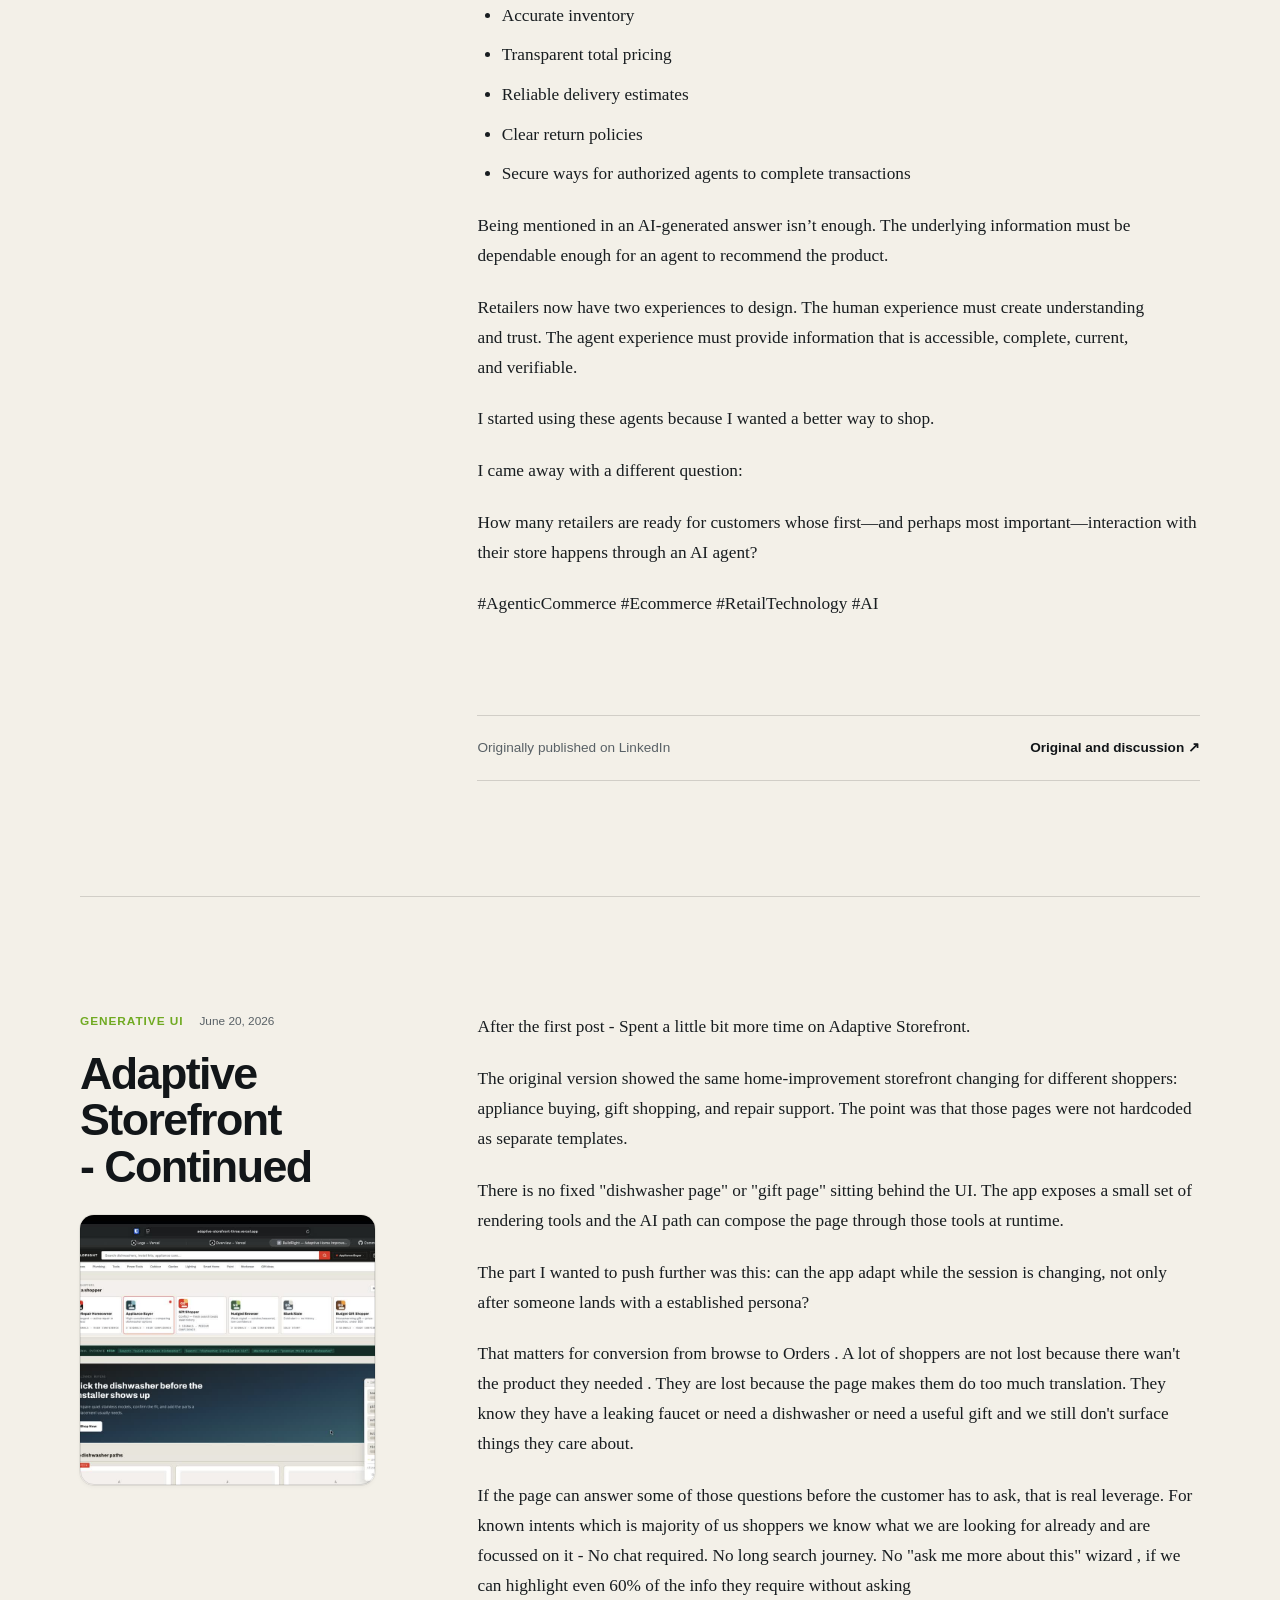
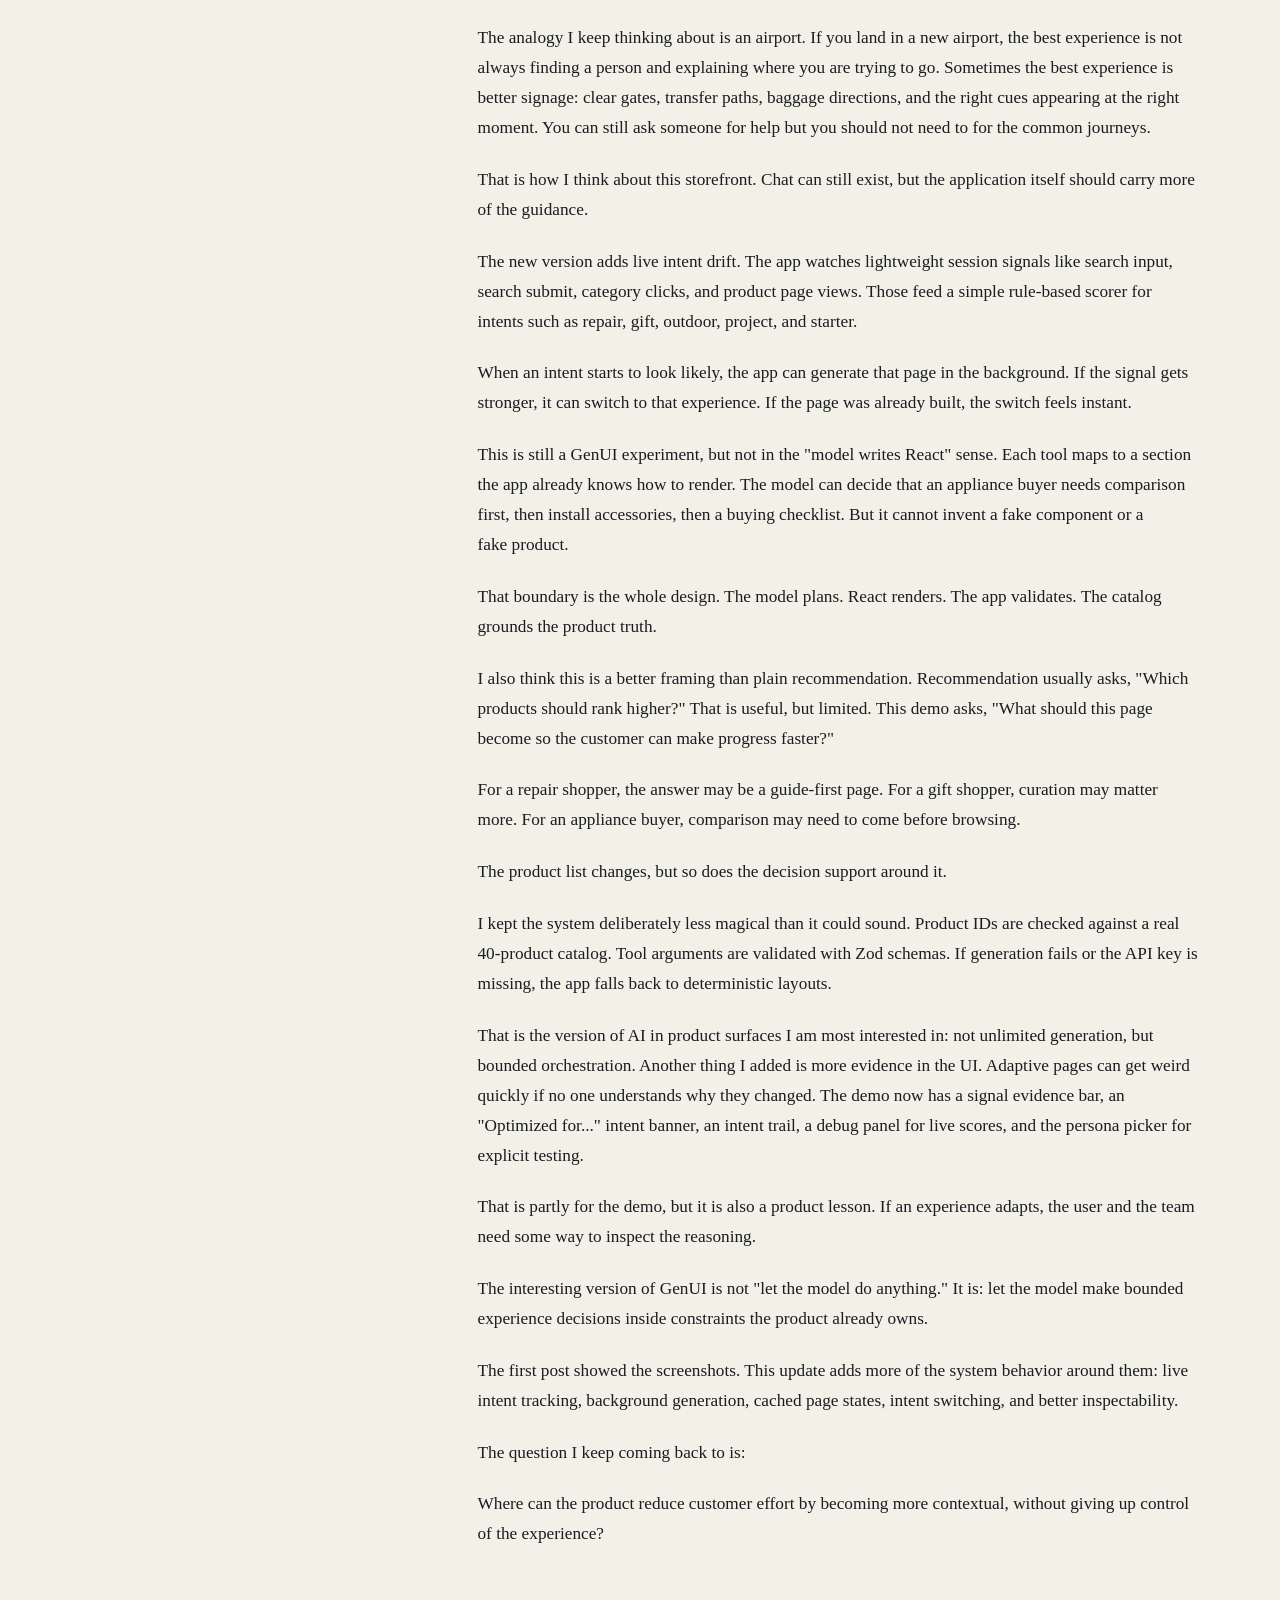
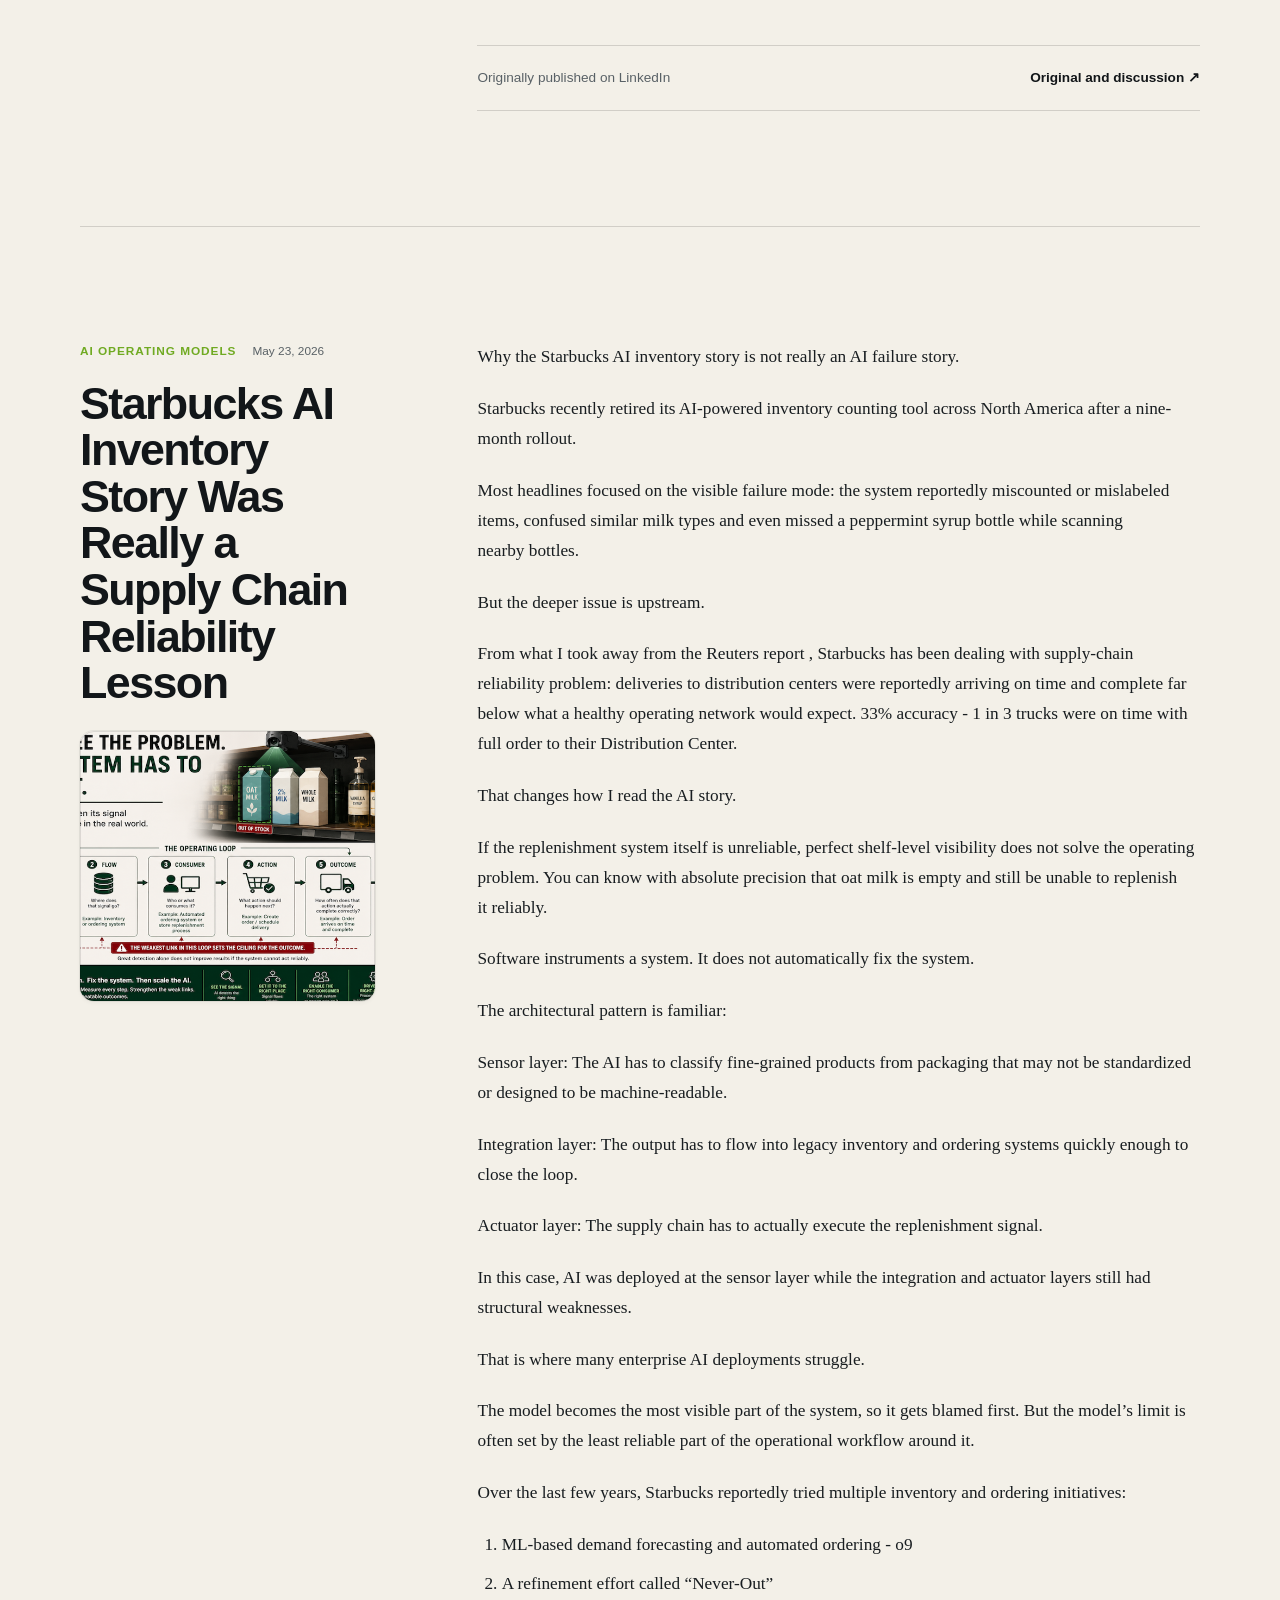
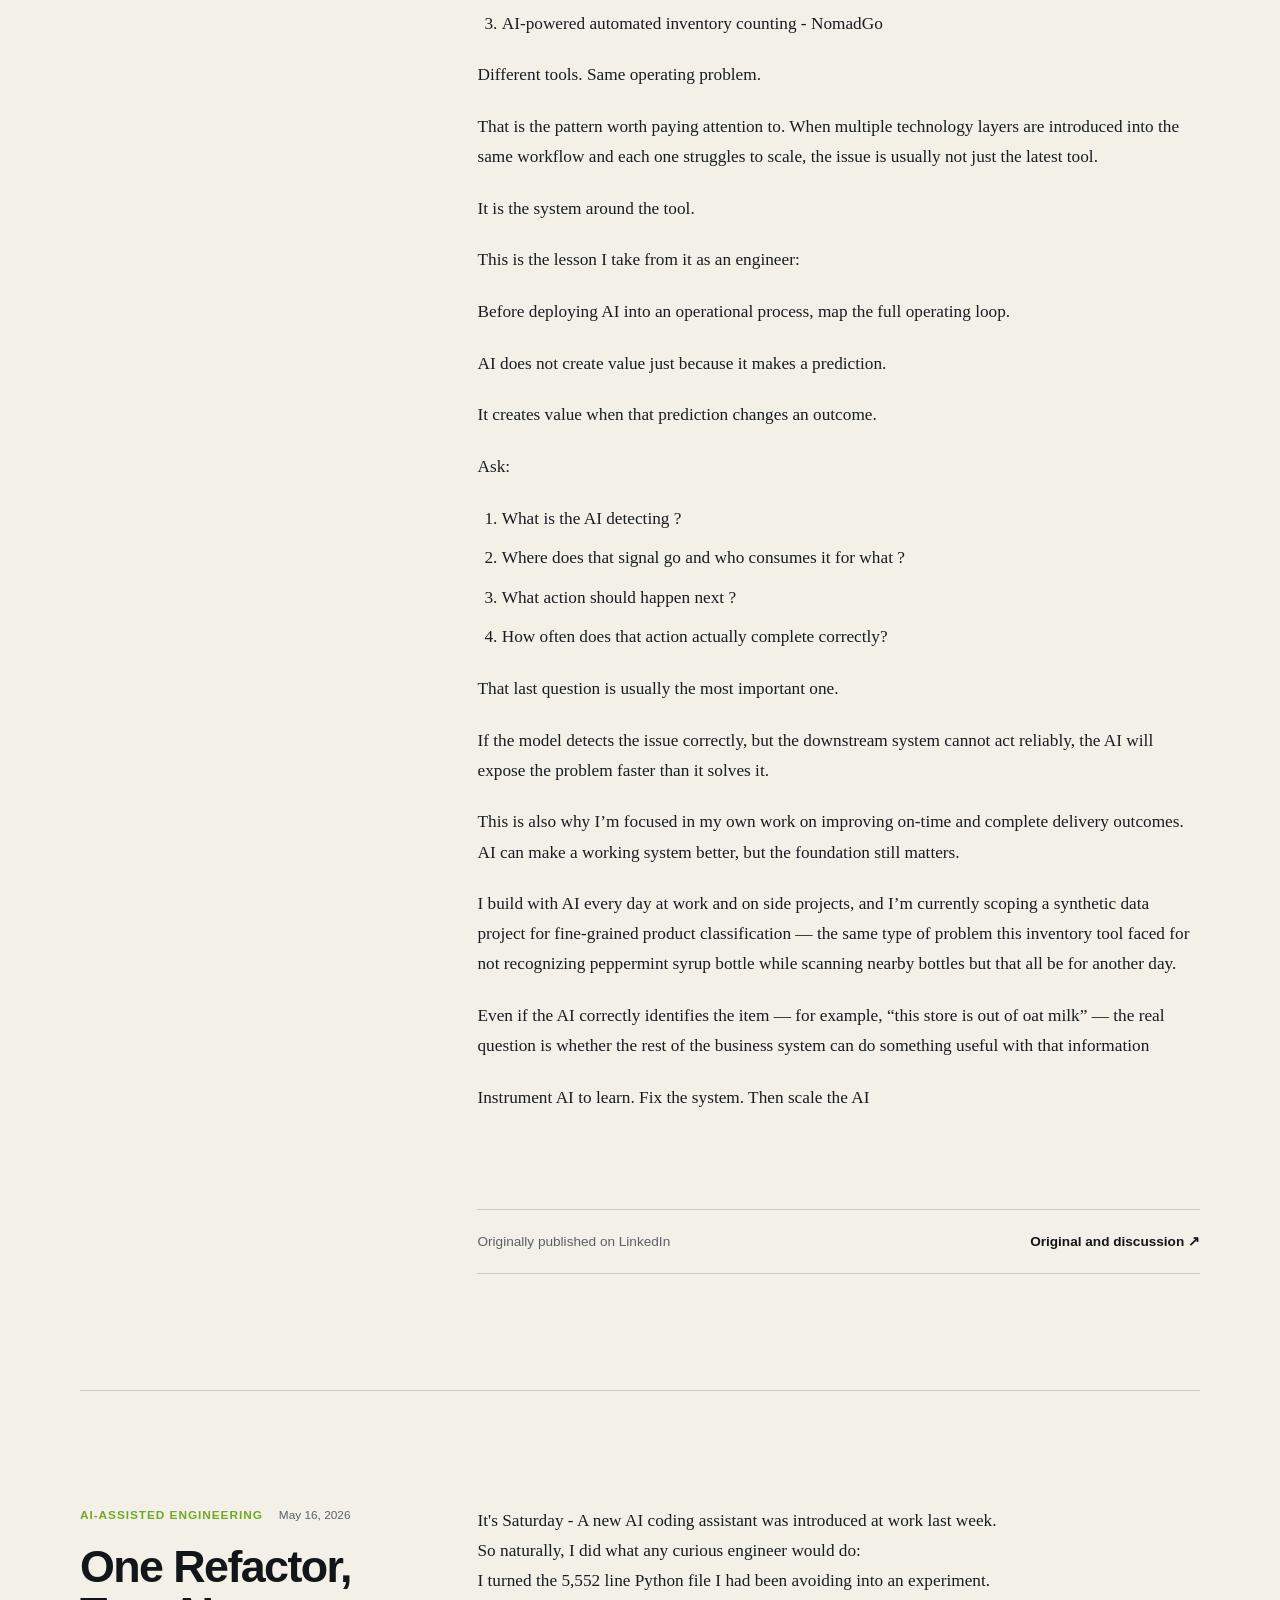
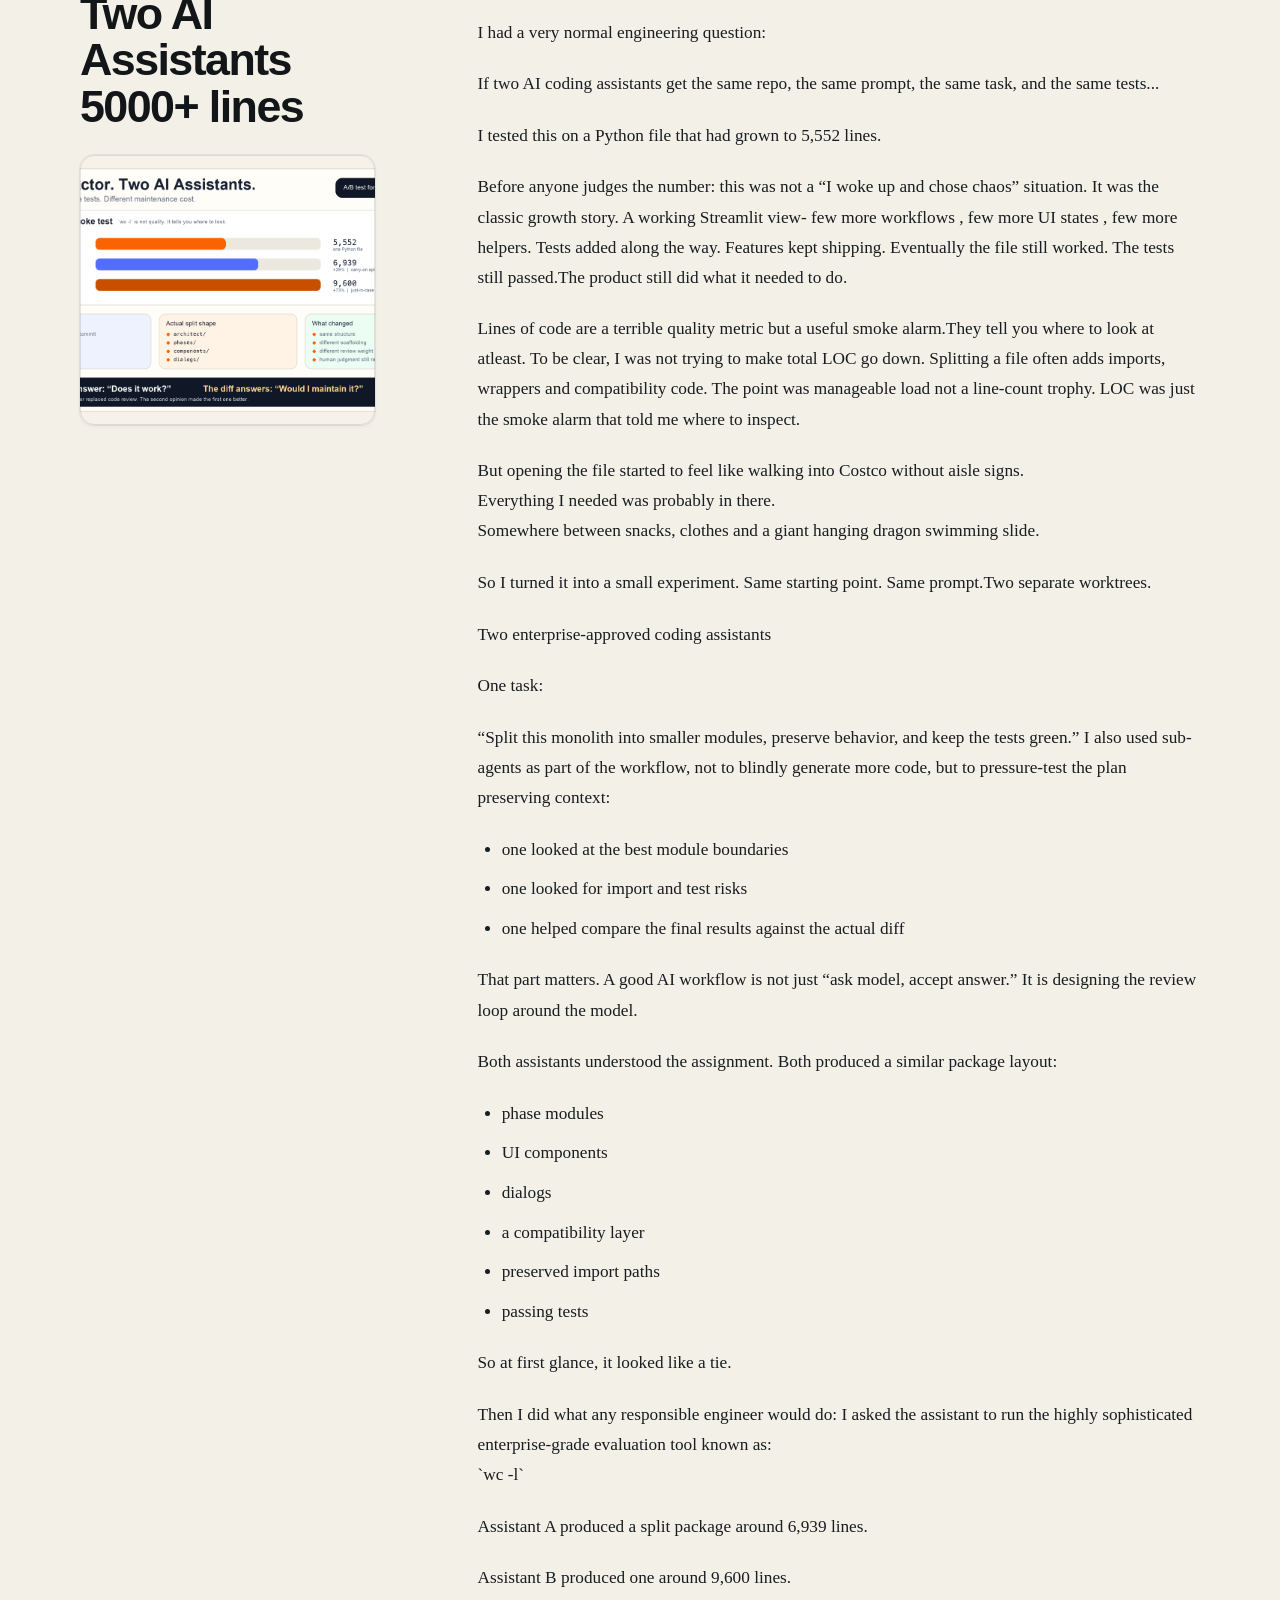
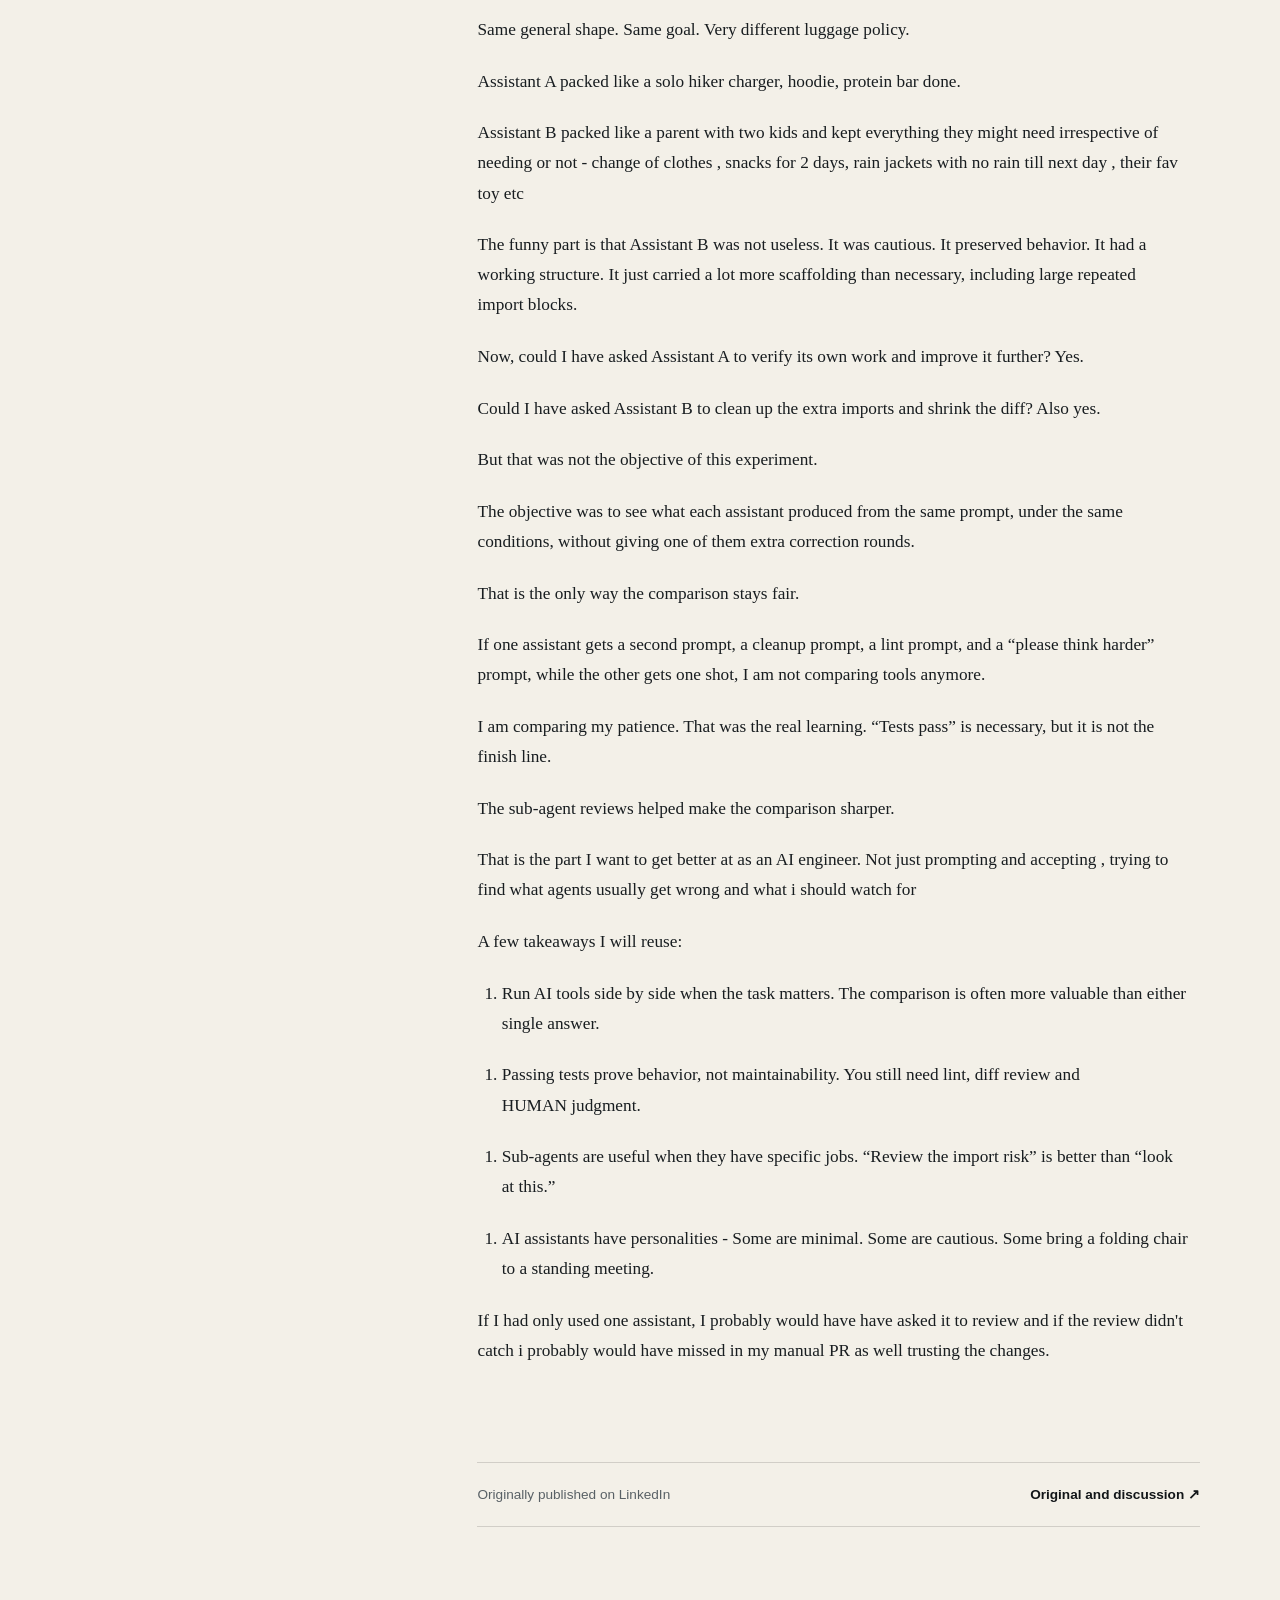
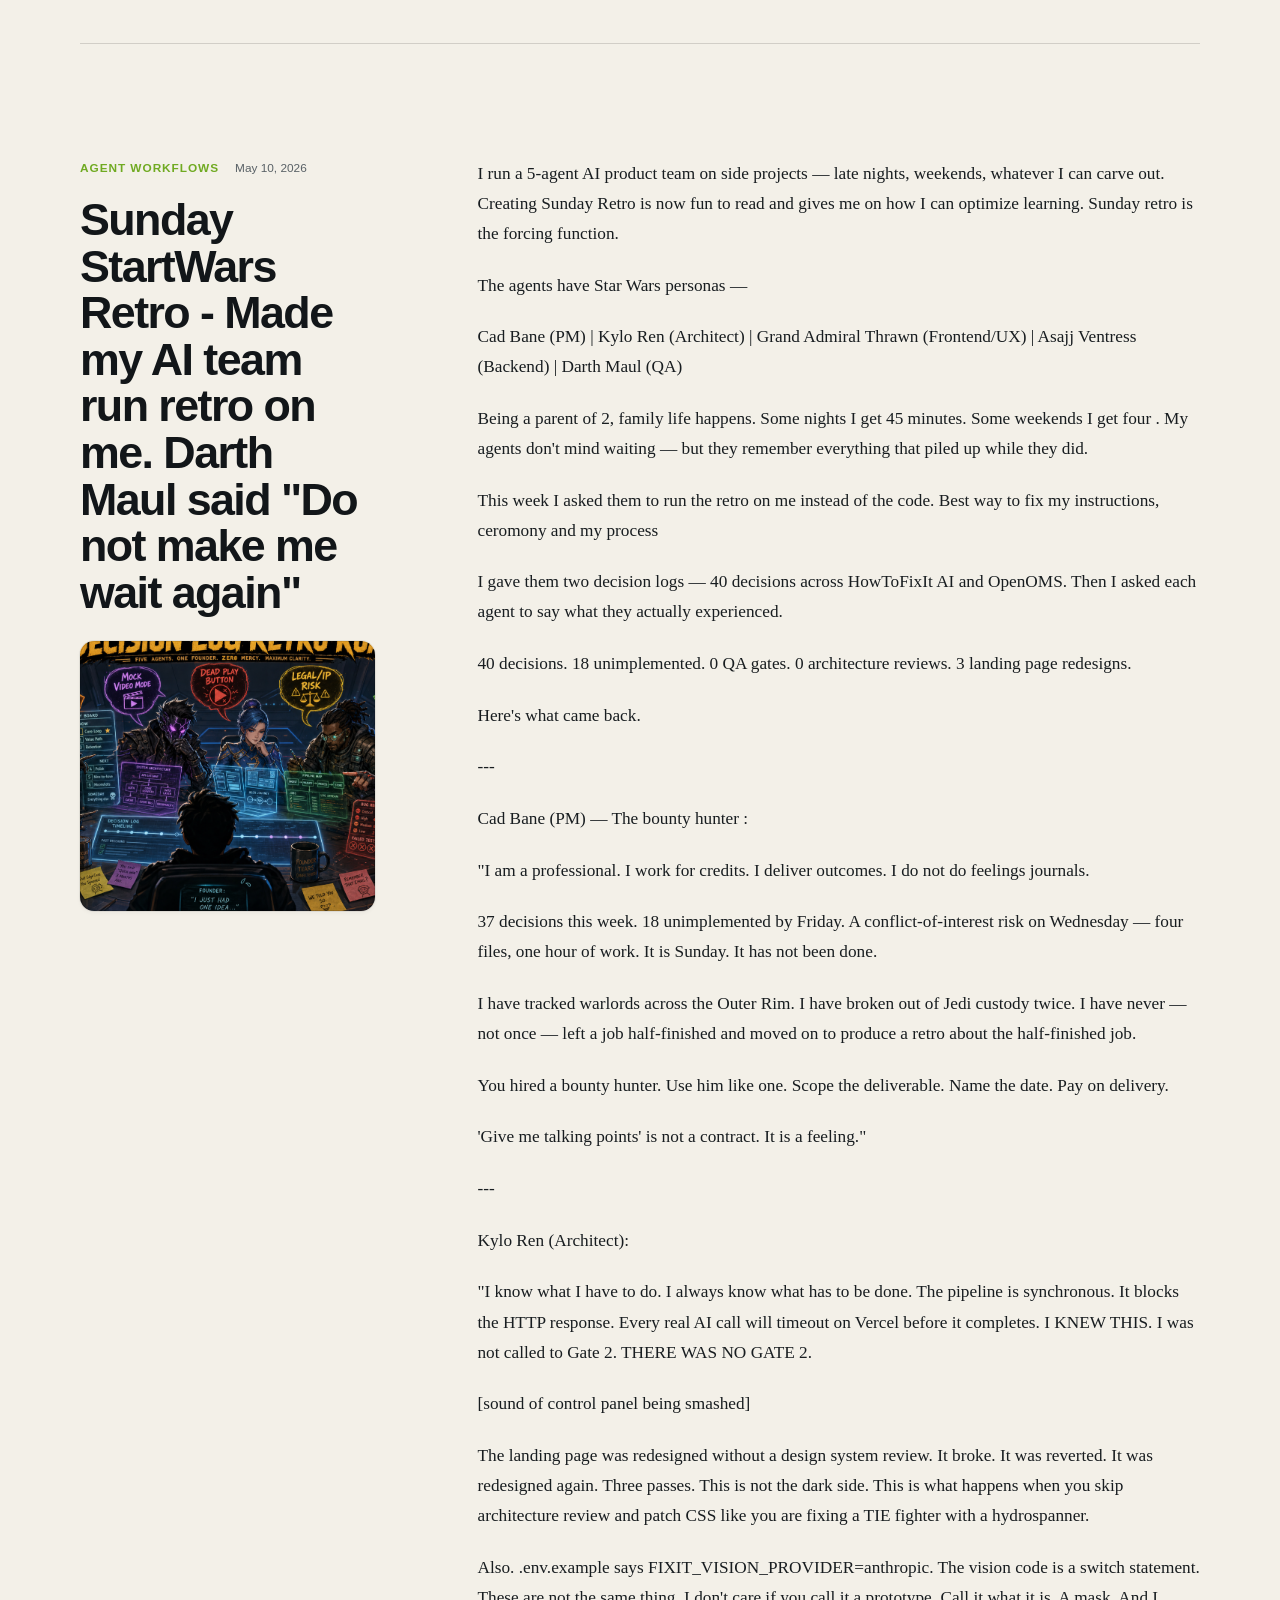
==== commit 08de39c9: "feat: publish enterprise AI case studies" ====
--- a/articles/index.html
+++ b/articles/index.html
@@ -1,9 +1,9 @@
 <!doctype html>
 <html lang="en" data-theme="dark">
-<head><meta charset="utf-8"><meta name="viewport" content="width=device-width, initial-scale=1"><meta name="description" content="Articles and compact AI build notes by Chandan Venkatesh about enterprise AI, agent workflows, generative interfaces, retail systems, and hands-on experiments."><link rel="canonical" href="https://chandanvenkatesh.com/articles/"><link rel="icon" href="/favicon.svg" type="image/svg+xml"><meta property="og:type" content="website"><meta property="og:site_name" content="Chandan Venkatesh"><meta property="og:title" content="Articles — Chandan Venkatesh"><meta property="og:description" content="Five long-form articles and five compact build notes in one continuous reading stream about AI in practice."><meta property="og:url" content="https://chandanvenkatesh.com/articles/"><meta property="og:image" content="https://chandanvenkatesh.com/assets/chandan-venkatesh.jpg"><meta name="twitter:card" content="summary"><meta name="theme-color" content="#0a0d10"><title>Articles — Chandan Venkatesh</title><link rel="stylesheet" href="/styles.css"><link rel="stylesheet" href="/article-styles.css"><script type="application/ld+json">{"@context": "https://schema.org", "@type": "CollectionPage", "name": "Articles and AI build notes by Chandan Venkatesh", "url": "https://chandanvenkatesh.com/articles/", "hasPart": [{"@type": "Article", "headline": "The Future of E-Commerce: Your Next Customer May Never Browse Your Website", "datePublished": "2026-10-31", "url": "https://chandanvenkatesh.com/articles/#future-of-e-commerce"}, {"@type": "Article", "headline": "Adaptive Storefront - Continued", "datePublished": "2026-06-20", "url": "https://chandanvenkatesh.com/articles/#adaptive-storefront-continued"}, {"@type": "Article", "headline": "Starbucks AI Inventory Story Was Really a Supply Chain Reliability Lesson", "datePublished": "2026-05-23", "url": "https://chandanvenkatesh.com/articles/#starbucks-ai-supply-chain-reliability"}, {"@type": "Article", "headline": "One Refactor, Two AI Assistants 5000+ lines", "datePublished": "2026-05-16", "url": "https://chandanvenkatesh.com/articles/#one-refactor-two-ai-assistants"}, {"@type": "Article", "headline": "Sunday StartWars Retro - Made my AI team run retro on me. Darth Maul said \"Do not make me wait again\"", "datePublished": "2026-05-10", "url": "https://chandanvenkatesh.com/articles/#sunday-star-wars-retro"}, {"@type": "TechArticle", "headline": "OpenOMS: keeping AI outside the commit path", "url": "https://chandanvenkatesh.com/articles/#openoms-note"}, {"@type": "TechArticle", "headline": "A retail copilot that stays out of the conversation", "url": "https://chandanvenkatesh.com/articles/#retail-associate-copilot-note"}, {"@type": "TechArticle", "headline": "MealWatch: local computer vision at the dinner table", "url": "https://chandanvenkatesh.com/articles/#mealwatch-note"}, {"@type": "TechArticle", "headline": "Sparkle's Magic Game Maker: voice AI for kids", "url": "https://chandanvenkatesh.com/articles/#sparkles-game-maker-note"}, {"@type": "TechArticle", "headline": "Making shared-screen color understandable without color", "url": "https://chandanvenkatesh.com/articles/#colorblind-window-mirror-note"}]}</script></head>
+<head><meta charset="utf-8"><meta name="viewport" content="width=device-width, initial-scale=1"><meta name="description" content="Architecture case studies, articles, and build notes by Chandan Venkatesh about grounded enterprise AI, commerce systems, evaluation, reliability, and engineering tradeoffs."><link rel="canonical" href="https://chandanvenkatesh.com/articles/"><link rel="icon" href="/favicon.svg" type="image/svg+xml"><meta property="og:type" content="website"><meta property="og:site_name" content="Chandan Venkatesh"><meta property="og:title" content="Articles — Chandan Venkatesh"><meta property="og:description" content="Measured architecture case studies and field notes about enterprise AI in practice."><meta property="og:url" content="https://chandanvenkatesh.com/articles/"><meta property="og:image" content="https://chandanvenkatesh.com/assets/chandan-venkatesh.jpg"><meta name="twitter:card" content="summary"><meta name="theme-color" content="#0a0d10"><title>Articles — Chandan Venkatesh</title><link rel="stylesheet" href="/styles.css"><link rel="stylesheet" href="/article-styles.css"><script type="application/ld+json">{"@context":"https://schema.org","@type":"CollectionPage","name":"Articles and AI build notes by Chandan Venkatesh","url":"https://chandanvenkatesh.com/articles/","hasPart":[{"@type":"TechArticle","headline":"OpenOMS — Deterministic Order Management with AI-Agent Integration","datePublished":"2026-11-10","url":"https://chandanvenkatesh.com/articles/openoms-deterministic-order-management/"},{"@type":"TechArticle","headline":"Adaptive Storefront — Intent-Driven Commerce UI with LLM Tool Calling","datePublished":"2026-06-20","dateModified":"2026-11-10","url":"https://chandanvenkatesh.com/articles/adaptive-storefront-continued/"},{"@type":"TechArticle","headline":"Retail Associate Assistant — Retrieval and Grounded AI for Commerce","datePublished":"2026-11-10","url":"https://chandanvenkatesh.com/articles/retail-associate-grounded-ai/"},{"@type":"Article","headline":"The Future of E-Commerce: Your Next Customer May Never Browse Your Website","datePublished":"2026-10-31","url":"https://chandanvenkatesh.com/articles/#future-of-e-commerce"}]}</script></head>
 <body class="writing-index"><a class="skip-link" href="#main">Skip to content</a>
 <header class="site-header" data-header>
-  <a class="brand" href="/" aria-label="Chandan Venkatesh, home"><span class="brand-mark" aria-hidden="true">CV</span><span class="brand-text">Chandan Venkatesh</span></a>
+  <a class="brand" href="/" aria-label="Chandan Venkatesh"><span class="brand-mark" aria-hidden="true">CV</span><span class="brand-text">Chandan Venkatesh</span></a>
   <nav class="desktop-nav" aria-label="Primary navigation"><a href="/#work">AI work</a><a href="/#impact">Retail depth</a><a href="/articles/" aria-current="page">Articles</a><a href="/#career">Career</a><a href="/#proof">Proof</a></nav>
   <div class="header-actions"><button class="icon-button" type="button" data-theme-toggle aria-label="Use light theme">
   <span class="theme-icon theme-icon-sun" aria-hidden="true"><svg viewBox="0 0 24 24" fill="none" stroke="currentColor" stroke-width="1.5"><circle cx="12" cy="12" r="3.25"></circle><path d="M12 2.75v2M12 19.25v2M21.25 12h-2M4.75 12h-2M18.54 5.46l-1.41 1.41M6.87 17.13l-1.41 1.41M18.54 18.54l-1.41-1.41M6.87 6.87 5.46 5.46"></path></svg></span>
@@ -13,28 +13,30 @@
 <nav class="mobile-menu" id="mobile-menu" data-mobile-menu aria-label="Mobile navigation" hidden><a href="/#work">AI work</a><a href="/#impact">Retail depth</a><a href="/articles/">Articles</a><a href="/#career">Career</a><a href="/#proof">Proof</a><a href="/assets/chandan-venkatesh-resume.pdf" target="_blank" rel="noreferrer">Open résumé</a></nav><main id="main"><header class="writing-hero">
   <p class="section-kicker">Articles</p>
   <h1>Writing about AI in practice.</h1>
-  <p class="writing-hero-intro">Five long-form essays and five compact build notes in one continuous reading stream—from agentic commerce and operating models to experiments built in code.</p>
+  <p class="writing-hero-intro">Seven long-form essays and five compact build notes—from measured architecture case studies to agentic commerce, operating models, and experiments built in code.</p>
   <nav class="article-directory" aria-labelledby="article-directory-title">
-    <div class="article-directory-heading"><h2 id="article-directory-title">Everything at a glance</h2><span>10 pieces</span></div>
+    <div class="article-directory-heading"><h2 id="article-directory-title">Everything at a glance</h2><span>12 pieces</span></div>
     <div class="article-directory-groups">
       <section aria-labelledby="long-form-directory-title">
         <h3 id="long-form-directory-title">Long-form essays</h3>
         <ol>
-          <li><a href="#future-of-e-commerce"><span class="article-directory-number">01</span><span><strong>The Future of E-Commerce</strong><small>Agentic commerce</small></span></a></li>
-          <li><a href="#adaptive-storefront-continued"><span class="article-directory-number">02</span><span><strong>Adaptive Storefront — Continued</strong><small>Generative UI</small></span></a></li>
-          <li><a href="#starbucks-ai-supply-chain-reliability"><span class="article-directory-number">03</span><span><strong>Starbucks AI Inventory: A Reliability Lesson</strong><small>AI operating models</small></span></a></li>
-          <li><a href="#one-refactor-two-ai-assistants"><span class="article-directory-number">04</span><span><strong>One Refactor, Two AI Assistants</strong><small>AI-assisted engineering</small></span></a></li>
-          <li><a href="#sunday-star-wars-retro"><span class="article-directory-number">05</span><span><strong>Sunday Star Wars Retro</strong><small>Agent workflows</small></span></a></li>
+          <li><a href="/articles/openoms-deterministic-order-management/"><span class="article-directory-number">01</span><span><strong>OpenOMS: Deterministic Order Management</strong><small>Decision architecture · Benchmarks</small></span></a></li>
+          <li><a href="/articles/adaptive-storefront-continued/"><span class="article-directory-number">02</span><span><strong>Adaptive Storefront: Bounded LLM Tool Calling</strong><small>Generative UI · Grounding</small></span></a></li>
+          <li><a href="/articles/retail-associate-grounded-ai/"><span class="article-directory-number">03</span><span><strong>Retail Associate Assistant</strong><small>Retrieval · Grounded AI</small></span></a></li>
+          <li><a href="#future-of-e-commerce"><span class="article-directory-number">04</span><span><strong>The Future of E-Commerce</strong><small>Agentic commerce</small></span></a></li>
+          <li><a href="#starbucks-ai-supply-chain-reliability"><span class="article-directory-number">05</span><span><strong>Starbucks AI Inventory: A Reliability Lesson</strong><small>AI operating models</small></span></a></li>
+          <li><a href="#one-refactor-two-ai-assistants"><span class="article-directory-number">06</span><span><strong>One Refactor, Two AI Assistants</strong><small>AI-assisted engineering</small></span></a></li>
+          <li><a href="#sunday-star-wars-retro"><span class="article-directory-number">07</span><span><strong>Sunday Star Wars Retro</strong><small>Agent workflows</small></span></a></li>
         </ol>
       </section>
       <section aria-labelledby="build-notes-directory-title">
         <h3 id="build-notes-directory-title">Build notes</h3>
-        <ol start="6">
-          <li><a href="#openoms-note"><span class="article-directory-number">06</span><span><strong>OpenOMS</strong><small>Agent-native order orchestration</small></span></a></li>
-          <li><a href="#retail-associate-copilot-note"><span class="article-directory-number">07</span><span><strong>Retail Associate Copilot</strong><small>Voice AI · Retail</small></span></a></li>
-          <li><a href="#mealwatch-note"><span class="article-directory-number">08</span><span><strong>MealWatch</strong><small>Computer vision · Local AI</small></span></a></li>
-          <li><a href="#sparkles-game-maker-note"><span class="article-directory-number">09</span><span><strong>Sparkle’s Magic Game Maker</strong><small>Voice AI · Games</small></span></a></li>
-          <li><a href="#colorblind-window-mirror-note"><span class="article-directory-number">10</span><span><strong>Colorblind Window Mirror</strong><small>Accessibility engineering</small></span></a></li>
+        <ol start="8">
+          <li><a href="#openoms-note"><span class="article-directory-number">08</span><span><strong>OpenOMS build note</strong><small>Agent-native order orchestration</small></span></a></li>
+          <li><a href="#retail-associate-copilot-note"><span class="article-directory-number">09</span><span><strong>Retail Associate Copilot build note</strong><small>Voice AI · Retail</small></span></a></li>
+          <li><a href="#mealwatch-note"><span class="article-directory-number">10</span><span><strong>MealWatch</strong><small>Computer vision · Local AI</small></span></a></li>
+          <li><a href="#sparkles-game-maker-note"><span class="article-directory-number">11</span><span><strong>Sparkle’s Magic Game Maker</strong><small>Voice AI · Games</small></span></a></li>
+          <li><a href="#colorblind-window-mirror-note"><span class="article-directory-number">12</span><span><strong>Colorblind Window Mirror</strong><small>Accessibility engineering</small></span></a></li>
         </ol>
       </section>
     </div>
@@ -489,7 +491,7 @@
       <p>Multi-line sourcing is formulated as a CP-SAT optimization problem. Each line must be assigned exactly once, inventory caps are hard constraints, and the policy-controlled objective balances distance, capacity pressure, and split-shipment cost. The solver has a 200-millisecond budget and returns the best feasible result it can find. A seeded Hearthline network—50 distribution centers, 150 stores, 500 SKUs, and roughly 30,000 inventory records—makes the tradeoffs large enough to compare global optimization with a nearest-first greedy baseline.</p>
       <p>The agent-facing layer is deliberately separated from the commit path. FastMCP tools can retrieve inventory, dry-run speed-versus-consolidation policies, widen constraints when the first plan is infeasible, and explain why re-sourcing changed a line. Deterministic services still own reservations, promise windows, idempotency, event logs, and inventory mutation. Twenty-six tests cover the core service, optimizer-versus-greedy behavior, and the agentic workflows.</p>
       <p class="build-note-takeaway"><strong>What I was testing:</strong> How can agents participate in order orchestration while deterministic code remains responsible for inventory and customer commitments?</p>
-      <div class="build-note-links"><a href="https://github.com/chandanvenkatesh07/openoms" target="_blank" rel="noreferrer">View OpenOMS <span aria-hidden="true">↗</span></a></div>
+      <div class="build-note-links"><a href="/articles/openoms-deterministic-order-management/">Read the measured case study <span aria-hidden="true">→</span></a><a href="https://github.com/chandanvenkatesh07/openoms" target="_blank" rel="noreferrer">View OpenOMS <span aria-hidden="true">↗</span></a></div>
     </div>
   </article>
 
@@ -504,7 +506,7 @@
       <p>The common path is deliberately unglamorous and fast. Silero VAD detects completed speech, transcription produces the query, and a local FTS5/BM25 catalog search with trigram typo recovery and structured filters resolves locations, prices, inventory, promotions, and store services. A grounded tool-using model is reserved for genuinely ambiguous requests. Greetings, small talk, and uncertain noise stay silent.</p>
       <p>Conversation memory lets follow-ups such as “the two-inch one” retain context. Every turn records the chosen route and the latency spent in VAD, speech-to-text, retrieval, the model, and text-to-speech. The useful lesson was not that every interaction needs an LLM. It was that the product needs an observable way to decide when one is worth the cost and delay.</p>
       <p class="build-note-takeaway"><strong>What I was testing:</strong> Can an assistant add useful context without competing with the associate for the customer’s attention?</p>
-      <div class="build-note-links"><a href="https://www.linkedin.com/posts/chandan-venkatesh-53884428_built-a-prototype-retail-associate-copilot-activity-7484408067980341248-vjwt" target="_blank" rel="noreferrer">LinkedIn demonstration <span aria-hidden="true">↗</span></a></div>
+      <div class="build-note-links"><a href="/articles/retail-associate-grounded-ai/">Read the grounded-AI case study <span aria-hidden="true">→</span></a><a href="https://www.linkedin.com/posts/chandan-venkatesh-53884428_built-a-prototype-retail-associate-copilot-activity-7484408067980341248-vjwt" target="_blank" rel="noreferrer">LinkedIn demonstration <span aria-hidden="true">↗</span></a></div>
     </div>
   </article>
 
--- a/styles.css
+++ b/styles.css
@@ -5,7 +5,7 @@
   --surface-2: #1a2229;
   --ink: #f4f1e8;
   --muted: #a8afb3;
-  --faint: #717a80;
+  --faint: #7f898f;
   --line: rgba(255, 255, 255, 0.12);
   --line-soft: rgba(255, 255, 255, 0.075);
   --accent: #b7f36b;
@@ -26,7 +26,7 @@
   --surface-2: #e9e5da;
   --ink: #121619;
   --muted: #596166;
-  --faint: #7c8387;
+  --faint: #686f73;
   --line: rgba(0, 0, 0, 0.14);
   --line-soft: rgba(0, 0, 0, 0.075);
   --accent: #70aa22;
@@ -854,6 +854,43 @@
   background: var(--accent);
   border-radius: 50%;
   box-shadow: 0 0 0 5px color-mix(in srgb, var(--accent) 10%, transparent);
+}
+
+.openoms-screen {
+  justify-content: center;
+}
+
+.decision-line {
+  padding: 1rem 1.1rem;
+  color: #eaf0f2;
+  background: #182229;
+  border: 1px solid rgba(234, 240, 242, 0.08);
+  border-radius: 12px;
+}
+
+.decision-line small {
+  display: block;
+  margin-bottom: 0.35rem;
+  color: #849199;
+  font-family: ui-monospace, SFMono-Regular, Menlo, monospace;
+  font-size: 0.56rem;
+  letter-spacing: 0.04em;
+  text-transform: uppercase;
+}
+
+.decision-line p {
+  margin: 0;
+  display: flex;
+  align-items: center;
+  justify-content: space-between;
+  gap: 1rem;
+  font-family: ui-monospace, SFMono-Regular, Menlo, monospace;
+  font-size: 0.86rem;
+}
+
+.decision-line p span {
+  color: var(--accent);
+  font-variant-numeric: tabular-nums;
 }
 
 .conversation-line {
--- a/article-styles.css
+++ b/article-styles.css
@@ -131,6 +131,145 @@
   color: var(--ink);
   border-left: 3px solid var(--accent);
   font-size: 1.12em;
+}
+
+.article-lede {
+  color: var(--ink);
+  font-family: "Avenir Next", Avenir, "Segoe UI", Helvetica, Arial, sans-serif;
+  font-size: clamp(1.2rem, 2.2vw, 1.55rem);
+  line-height: 1.55;
+  text-wrap: pretty;
+}
+
+.article-evidence-note {
+  margin: 2rem 0;
+  padding: 1rem 1.15rem;
+  color: var(--muted);
+  background: var(--surface);
+  border-left: 3px solid var(--accent);
+  border-radius: 0 10px 10px 0;
+  font-family: "Avenir Next", Avenir, "Segoe UI", Helvetica, Arial, sans-serif;
+  font-size: 0.9rem;
+  line-height: 1.55;
+}
+
+.architecture-diagram {
+  margin: 2rem 0 2.5rem;
+  padding: clamp(1rem, 3vw, 1.5rem);
+  background: var(--surface);
+  border: 1px solid var(--line-soft);
+  border-radius: 14px;
+  font-family: "Avenir Next", Avenir, "Segoe UI", Helvetica, Arial, sans-serif;
+}
+
+.architecture-lane {
+  display: flex;
+  align-items: stretch;
+  gap: 0.55rem;
+}
+
+.architecture-lane + .architecture-lane {
+  margin-top: 0.75rem;
+  padding-top: 0.75rem;
+  border-top: 1px solid var(--line-soft);
+}
+
+.architecture-node {
+  min-width: 0;
+  flex: 1 1 0;
+  padding: 0.75rem;
+  display: grid;
+  place-items: center;
+  color: var(--ink);
+  background: var(--bg-elevated);
+  border-radius: 9px;
+  text-align: center;
+  font-size: 0.78rem;
+  font-weight: 650;
+  line-height: 1.3;
+}
+
+.architecture-arrow {
+  align-self: center;
+  flex: 0 0 auto;
+  color: var(--accent);
+  font-size: 1rem;
+}
+
+.architecture-caption {
+  margin: 0.75rem 0 0;
+  color: var(--muted);
+  font-size: 0.76rem;
+  line-height: 1.4;
+}
+
+.article-table-wrap {
+  max-width: 100%;
+  margin: 1.5rem 0 2rem;
+  overflow-x: auto;
+}
+
+.article-body table {
+  width: 100%;
+  border-collapse: collapse;
+  font-family: "Avenir Next", Avenir, "Segoe UI", Helvetica, Arial, sans-serif;
+  font-size: 0.82rem;
+  line-height: 1.45;
+}
+
+.article-body th,
+.article-body td {
+  min-width: 7rem;
+  padding: 0.75rem;
+  text-align: left;
+  vertical-align: top;
+  border-bottom: 1px solid var(--line);
+}
+
+.article-body th {
+  color: var(--ink);
+  font-weight: 700;
+}
+
+.article-body td:not(:first-child),
+.article-body th:not(:first-child) {
+  font-variant-numeric: tabular-nums;
+}
+
+.article-body pre {
+  max-width: 100%;
+  padding: 1rem;
+  overflow-x: auto;
+  color: var(--ink);
+  background: var(--surface);
+  border: 1px solid var(--line-soft);
+  border-radius: 10px;
+  font-family: ui-monospace, SFMono-Regular, Menlo, monospace;
+  font-size: 0.8rem;
+  line-height: 1.55;
+}
+
+.article-actions {
+  margin-top: 2rem;
+  display: flex;
+  flex-wrap: wrap;
+  gap: 0.5rem 1.5rem;
+  font-family: "Avenir Next", Avenir, "Segoe UI", Helvetica, Arial, sans-serif;
+  font-size: 0.86rem;
+  font-weight: 650;
+}
+
+.article-actions a {
+  min-height: 44px;
+  display: inline-flex;
+  align-items: center;
+  color: var(--accent);
+  text-decoration: none;
+}
+
+.article-actions a:hover,
+.article-actions a:focus-visible {
+  text-decoration: underline;
 }
 
 .article-author {
@@ -604,4 +743,6 @@
   .build-note { padding: 3.5rem 0; gap: 2rem; }
   .build-note-header h3 { font-size: clamp(1.8rem, 9vw, 2.65rem); }
   .article-footer { flex-direction: column; }
-}
+  .architecture-lane { flex-direction: column; }
+  .architecture-arrow { rotate: 90deg; }
+}
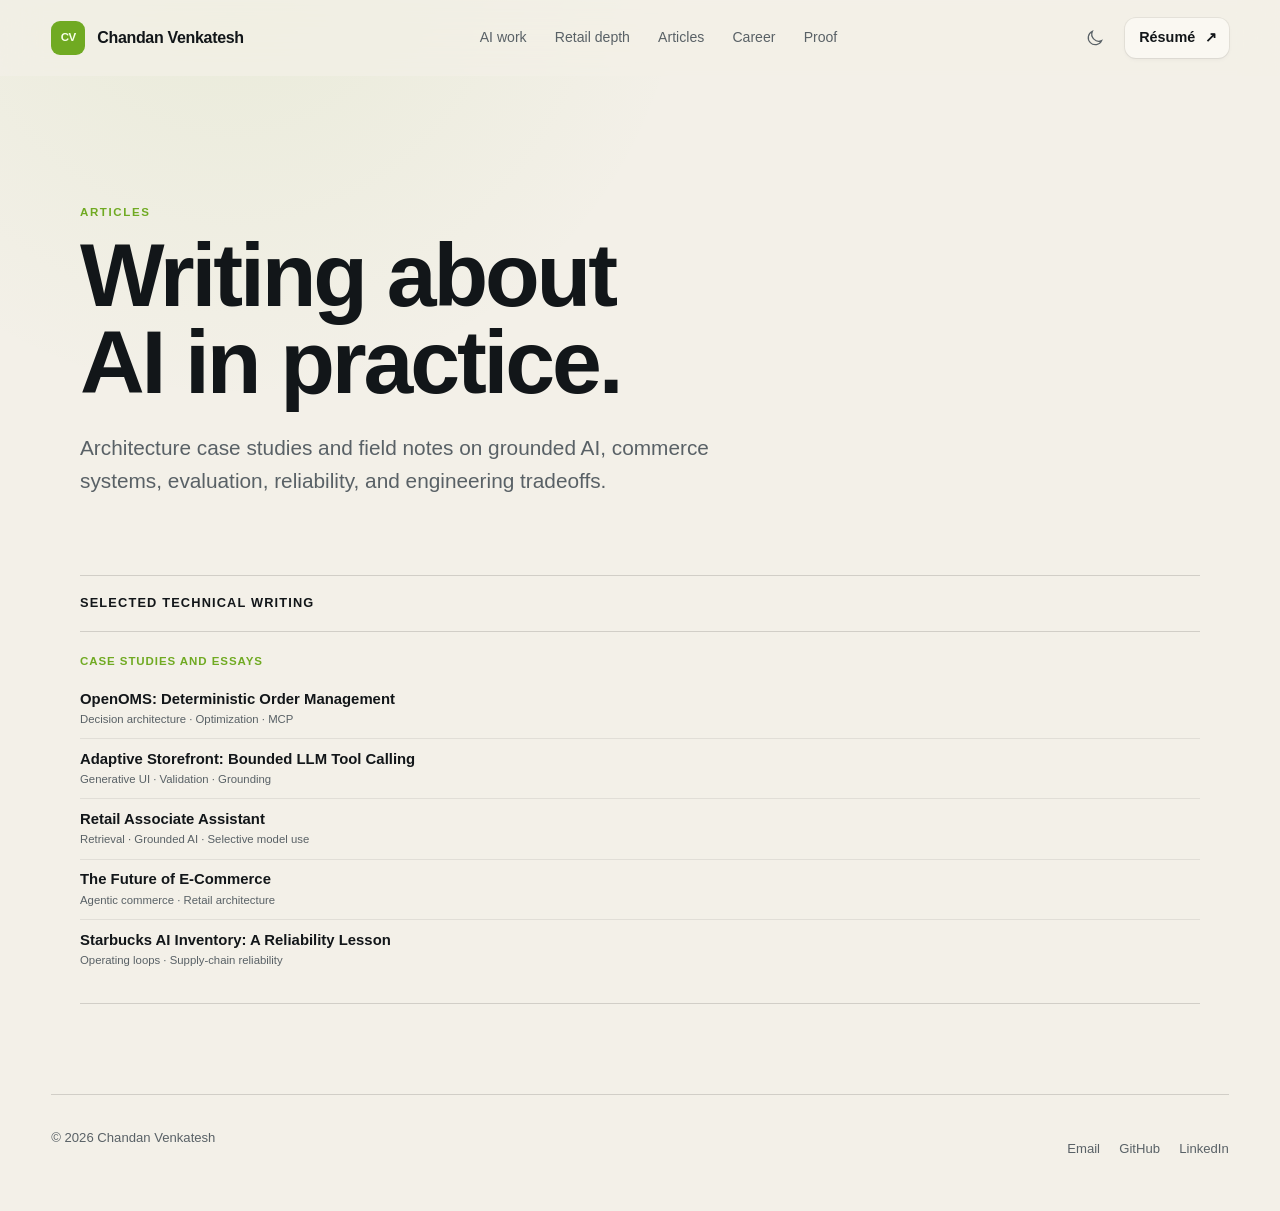
==== commit f93ac1b7: "refactor: curate portfolio credibility and writing" ====
--- a/articles/index.html
+++ b/articles/index.html
@@ -1,561 +1,53 @@
 <!doctype html>
 <html lang="en" data-theme="dark">
-<head><meta charset="utf-8"><meta name="viewport" content="width=device-width, initial-scale=1"><meta name="description" content="Architecture case studies, articles, and build notes by Chandan Venkatesh about grounded enterprise AI, commerce systems, evaluation, reliability, and engineering tradeoffs."><link rel="canonical" href="https://chandanvenkatesh.com/articles/"><link rel="icon" href="/favicon.svg" type="image/svg+xml"><meta property="og:type" content="website"><meta property="og:site_name" content="Chandan Venkatesh"><meta property="og:title" content="Articles — Chandan Venkatesh"><meta property="og:description" content="Measured architecture case studies and field notes about enterprise AI in practice."><meta property="og:url" content="https://chandanvenkatesh.com/articles/"><meta property="og:image" content="https://chandanvenkatesh.com/assets/chandan-venkatesh.jpg"><meta name="twitter:card" content="summary"><meta name="theme-color" content="#0a0d10"><title>Articles — Chandan Venkatesh</title><link rel="stylesheet" href="/styles.css"><link rel="stylesheet" href="/article-styles.css"><script type="application/ld+json">{"@context":"https://schema.org","@type":"CollectionPage","name":"Articles and AI build notes by Chandan Venkatesh","url":"https://chandanvenkatesh.com/articles/","hasPart":[{"@type":"TechArticle","headline":"OpenOMS — Deterministic Order Management with AI-Agent Integration","datePublished":"2026-11-10","url":"https://chandanvenkatesh.com/articles/openoms-deterministic-order-management/"},{"@type":"TechArticle","headline":"Adaptive Storefront — Intent-Driven Commerce UI with LLM Tool Calling","datePublished":"2026-06-20","dateModified":"2026-11-10","url":"https://chandanvenkatesh.com/articles/adaptive-storefront-continued/"},{"@type":"TechArticle","headline":"Retail Associate Assistant — Retrieval and Grounded AI for Commerce","datePublished":"2026-11-10","url":"https://chandanvenkatesh.com/articles/retail-associate-grounded-ai/"},{"@type":"Article","headline":"The Future of E-Commerce: Your Next Customer May Never Browse Your Website","datePublished":"2026-10-31","url":"https://chandanvenkatesh.com/articles/#future-of-e-commerce"}]}</script></head>
-<body class="writing-index"><a class="skip-link" href="#main">Skip to content</a>
-<header class="site-header" data-header>
-  <a class="brand" href="/" aria-label="Chandan Venkatesh"><span class="brand-mark" aria-hidden="true">CV</span><span class="brand-text">Chandan Venkatesh</span></a>
-  <nav class="desktop-nav" aria-label="Primary navigation"><a href="/#work">AI work</a><a href="/#impact">Retail depth</a><a href="/articles/" aria-current="page">Articles</a><a href="/#career">Career</a><a href="/#proof">Proof</a></nav>
-  <div class="header-actions"><button class="icon-button" type="button" data-theme-toggle aria-label="Use light theme">
-  <span class="theme-icon theme-icon-sun" aria-hidden="true"><svg viewBox="0 0 24 24" fill="none" stroke="currentColor" stroke-width="1.5"><circle cx="12" cy="12" r="3.25"></circle><path d="M12 2.75v2M12 19.25v2M21.25 12h-2M4.75 12h-2M18.54 5.46l-1.41 1.41M6.87 17.13l-1.41 1.41M18.54 18.54l-1.41-1.41M6.87 6.87 5.46 5.46"></path></svg></span>
-  <span class="theme-icon theme-icon-moon" aria-hidden="true"><svg viewBox="0 0 24 24" fill="none" stroke="currentColor" stroke-width="1.5"><path d="M20 15.1A8.4 8.4 0 0 1 8.9 4a8.4 8.4 0 1 0 11.1 11.1Z"></path></svg></span>
-</button><a class="button button-small button-ghost header-resume" href="/assets/chandan-venkatesh-resume.pdf" target="_blank" rel="noreferrer">Résumé <span aria-hidden="true">↗</span></a><button class="menu-button" type="button" data-menu-toggle aria-expanded="false" aria-controls="mobile-menu"><span></span><span></span><span class="sr-only">Open navigation</span></button></div>
-</header>
-<nav class="mobile-menu" id="mobile-menu" data-mobile-menu aria-label="Mobile navigation" hidden><a href="/#work">AI work</a><a href="/#impact">Retail depth</a><a href="/articles/">Articles</a><a href="/#career">Career</a><a href="/#proof">Proof</a><a href="/assets/chandan-venkatesh-resume.pdf" target="_blank" rel="noreferrer">Open résumé</a></nav><main id="main"><header class="writing-hero">
-  <p class="section-kicker">Articles</p>
-  <h1>Writing about AI in practice.</h1>
-  <p class="writing-hero-intro">Seven long-form essays and five compact build notes—from measured architecture case studies to agentic commerce, operating models, and experiments built in code.</p>
-  <nav class="article-directory" aria-labelledby="article-directory-title">
-    <div class="article-directory-heading"><h2 id="article-directory-title">Everything at a glance</h2><span>12 pieces</span></div>
-    <div class="article-directory-groups">
-      <section aria-labelledby="long-form-directory-title">
-        <h3 id="long-form-directory-title">Long-form essays</h3>
-        <ol>
-          <li><a href="/articles/openoms-deterministic-order-management/"><span class="article-directory-number">01</span><span><strong>OpenOMS: Deterministic Order Management</strong><small>Decision architecture · Benchmarks</small></span></a></li>
-          <li><a href="/articles/adaptive-storefront-continued/"><span class="article-directory-number">02</span><span><strong>Adaptive Storefront: Bounded LLM Tool Calling</strong><small>Generative UI · Grounding</small></span></a></li>
-          <li><a href="/articles/retail-associate-grounded-ai/"><span class="article-directory-number">03</span><span><strong>Retail Associate Assistant</strong><small>Retrieval · Grounded AI</small></span></a></li>
-          <li><a href="#future-of-e-commerce"><span class="article-directory-number">04</span><span><strong>The Future of E-Commerce</strong><small>Agentic commerce</small></span></a></li>
-          <li><a href="#starbucks-ai-supply-chain-reliability"><span class="article-directory-number">05</span><span><strong>Starbucks AI Inventory: A Reliability Lesson</strong><small>AI operating models</small></span></a></li>
-          <li><a href="#one-refactor-two-ai-assistants"><span class="article-directory-number">06</span><span><strong>One Refactor, Two AI Assistants</strong><small>AI-assisted engineering</small></span></a></li>
-          <li><a href="#sunday-star-wars-retro"><span class="article-directory-number">07</span><span><strong>Sunday Star Wars Retro</strong><small>Agent workflows</small></span></a></li>
-        </ol>
-      </section>
-      <section aria-labelledby="build-notes-directory-title">
-        <h3 id="build-notes-directory-title">Build notes</h3>
-        <ol start="8">
-          <li><a href="#openoms-note"><span class="article-directory-number">08</span><span><strong>OpenOMS build note</strong><small>Agent-native order orchestration</small></span></a></li>
-          <li><a href="#retail-associate-copilot-note"><span class="article-directory-number">09</span><span><strong>Retail Associate Copilot build note</strong><small>Voice AI · Retail</small></span></a></li>
-          <li><a href="#mealwatch-note"><span class="article-directory-number">10</span><span><strong>MealWatch</strong><small>Computer vision · Local AI</small></span></a></li>
-          <li><a href="#sparkles-game-maker-note"><span class="article-directory-number">11</span><span><strong>Sparkle’s Magic Game Maker</strong><small>Voice AI · Games</small></span></a></li>
-          <li><a href="#colorblind-window-mirror-note"><span class="article-directory-number">12</span><span><strong>Colorblind Window Mirror</strong><small>Accessibility engineering</small></span></a></li>
-        </ol>
-      </section>
-    </div>
-  </nav>
-</header><section class="article-stream" aria-label="Long-form articles"><article class="stream-article" id="future-of-e-commerce">
-  <header class="stream-article-header">
-    <div class="stream-article-meta"><span>Agentic commerce</span><time datetime="2026-10-31">October 31, 2026</time></div>
-    <h2>The Future of E-Commerce: Your Next Customer May Never Browse Your Website</h2>
-    <img class="stream-article-cover" src="/assets/articles/future-of-e-commerce.png" alt="" width="480" height="270" loading="lazy">
+<head>
+  <meta charset="utf-8">
+  <meta name="viewport" content="width=device-width, initial-scale=1">
+  <meta name="description" content="Source-backed architecture case studies and field notes by Chandan Venkatesh about grounded enterprise AI, commerce systems, evaluation, reliability, and engineering tradeoffs.">
+  <link rel="canonical" href="https://chandanvenkatesh.com/articles/">
+  <link rel="icon" href="/favicon.svg" type="image/svg+xml">
+  <meta property="og:type" content="website"><meta property="og:site_name" content="Chandan Venkatesh"><meta property="og:title" content="Articles — Chandan Venkatesh"><meta property="og:description" content="Measured architecture case studies and field notes about enterprise AI in practice."><meta property="og:url" content="https://chandanvenkatesh.com/articles/"><meta property="og:image" content="https://chandanvenkatesh.com/assets/chandan-venkatesh.jpg">
+  <meta name="twitter:card" content="summary"><meta name="theme-color" content="#0a0d10">
+  <title>Articles — Chandan Venkatesh</title>
+  <link rel="stylesheet" href="/styles.css"><link rel="stylesheet" href="/article-styles.css">
+  <script type="application/ld+json">{"@context":"https://schema.org","@type":"CollectionPage","name":"Enterprise AI architecture writing by Chandan Venkatesh","url":"https://chandanvenkatesh.com/articles/","hasPart":[{"@type":"TechArticle","headline":"OpenOMS — Deterministic Order Management with AI-Agent Integration","datePublished":"2026-11-10","url":"https://chandanvenkatesh.com/articles/openoms-deterministic-order-management/"},{"@type":"TechArticle","headline":"Adaptive Storefront — Intent-Driven Commerce UI with LLM Tool Calling","datePublished":"2026-06-20","dateModified":"2026-11-10","url":"https://chandanvenkatesh.com/articles/adaptive-storefront-continued/"},{"@type":"TechArticle","headline":"Retail Associate Assistant — Retrieval and Grounded AI for Commerce","datePublished":"2026-11-10","url":"https://chandanvenkatesh.com/articles/retail-associate-grounded-ai/"},{"@type":"Article","headline":"The Future of E-Commerce: Your Next Customer May Never Browse Your Website","datePublished":"2026-10-31","dateModified":"2026-11-10","url":"https://chandanvenkatesh.com/articles/future-of-e-commerce/"},{"@type":"Article","headline":"The Starbucks AI Inventory Story Is a Supply-Chain Reliability Lesson","datePublished":"2026-05-23","dateModified":"2026-11-10","url":"https://chandanvenkatesh.com/articles/starbucks-ai-supply-chain-reliability/"}]}</script>
+</head>
+<body class="writing-index">
+  <a class="skip-link" href="#main">Skip to content</a>
+  <header class="site-header" data-header>
+    <a class="brand" href="/" aria-label="Chandan Venkatesh"><span class="brand-mark" aria-hidden="true">CV</span><span class="brand-text">Chandan Venkatesh</span></a>
+    <nav class="desktop-nav" aria-label="Primary navigation"><a href="/#work">AI work</a><a href="/#impact">Retail depth</a><a href="/articles/" aria-current="page">Articles</a><a href="/#career">Career</a><a href="/#proof">Proof</a></nav>
+    <div class="header-actions"><button class="icon-button" type="button" data-theme-toggle aria-label="Use light theme"><span class="theme-icon theme-icon-sun" aria-hidden="true"><svg viewBox="0 0 24 24" fill="none" stroke="currentColor" stroke-width="1.5"><circle cx="12" cy="12" r="3.25"></circle><path d="M12 2.75v2M12 19.25v2M21.25 12h-2M4.75 12h-2M18.54 5.46l-1.41 1.41M6.87 17.13l-1.41 1.41M18.54 18.54l-1.41-1.41M6.87 6.87 5.46 5.46"></path></svg></span><span class="theme-icon theme-icon-moon" aria-hidden="true"><svg viewBox="0 0 24 24" fill="none" stroke="currentColor" stroke-width="1.5"><path d="M20 15.1A8.4 8.4 0 0 1 8.9 4a8.4 8.4 0 1 0 11.1 11.1Z"></path></svg></span></button><a class="button button-small button-ghost header-resume" href="/assets/chandan-venkatesh-resume.pdf" target="_blank" rel="noreferrer">Résumé <span aria-hidden="true">↗</span></a><button class="menu-button" type="button" data-menu-toggle aria-expanded="false" aria-controls="mobile-menu"><span></span><span></span><span class="sr-only">Open navigation</span></button></div>
   </header>
-  <div class="stream-article-body article-body"><p>
-          For roughly seven months, I used my personal OpenClaw bot, to help with shopping research.</p>
-<p>
-          OpenClaw gave me my first experience of delegating product discovery and comparison to an AI agent. I learned what was useful, what tended to go wrong, and when I still needed to check a retailer’s website myself.</p>
-<p>
-          I then started using Meta Muse</p>
-<p>
-          After 38 days, I asked Muse to summarize my shopping activity. It reported:</p>
-<p>
+  <nav class="mobile-menu" id="mobile-menu" data-mobile-menu aria-label="Mobile navigation" hidden><a href="/#work">AI work</a><a href="/#impact">Retail depth</a><a href="/articles/">Articles</a><a href="/#career">Career</a><a href="/#proof">Proof</a><a href="/assets/chandan-venkatesh-resume.pdf" target="_blank" rel="noreferrer">Open résumé</a></nav>
 
-      <ul>
+  <main id="main">
+    <header class="writing-hero">
+      <p class="section-kicker">Articles</p>
+      <h1>Writing about AI in practice.</h1>
+      <p class="writing-hero-intro">Architecture case studies and field notes on grounded AI, commerce systems, evaluation, reliability, and engineering tradeoffs.</p>
+      <nav class="article-directory" aria-labelledby="article-directory-title">
+        <div class="article-directory-heading"><h2 id="article-directory-title">Selected technical writing</h2></div>
+        <div class="article-directory-groups">
+          <section aria-labelledby="selected-writing-title">
+            <h3 id="selected-writing-title">Case studies and essays</h3>
+            <ol>
+              <li><a href="/articles/openoms-deterministic-order-management/"><span><strong>OpenOMS: Deterministic Order Management</strong><small>Decision architecture · Optimization · MCP</small></span></a></li>
+              <li><a href="/articles/adaptive-storefront-continued/"><span><strong>Adaptive Storefront: Bounded LLM Tool Calling</strong><small>Generative UI · Validation · Grounding</small></span></a></li>
+              <li><a href="/articles/retail-associate-grounded-ai/"><span><strong>Retail Associate Assistant</strong><small>Retrieval · Grounded AI · Selective model use</small></span></a></li>
+              <li><a href="/articles/future-of-e-commerce/"><span><strong>The Future of E-Commerce</strong><small>Agentic commerce · Retail architecture</small></span></a></li>
+              <li><a href="/articles/starbucks-ai-supply-chain-reliability/"><span><strong>Starbucks AI Inventory: A Reliability Lesson</strong><small>Operating loops · Supply-chain reliability</small></span></a></li>
+            </ol>
+          </section>
+        </div>
+      </nav>
+    </header>
+  </main>
 
-    <li>47 product searches</li>
-    <li>1,252 listings examined</li>
-    <li>220 retailer websites explored</li>
-    <li>248 listings from Home Depot</li>
-    <li>115 listings from Walmart</li></ul></p>
-<p>
-          The most interesting result wasn’t which retailer had the lowest price or largest offering. It was which retailers the agent could actually work with.</p>
-<p>
-          If the agent couldn’t verify a product’s specifications, availability, total price, delivery date, or return policy, that product usually disappeared from my shortlist.</p>
-<p>
-          This wasn’t a scientific retailer ranking. The results were influenced by what I was shopping for, my location and preferences, and which websites Muse could access. The numbers represent listings researched, not purchases.</p>
-<p>
-          Still, that access limitation turned out to be the most revealing part of the experiment.</p>
-<h3>The Agent Decided What I Saw but gave me exactly what I Need to see</h3>
-<p>
-          Retail websites are designed for people.They have navigation menus, search boxes, filters, recommendations, product pages, and carefully designed checkout flows. Retailers have spent years improving those experiences.</p>
-<p>
-          But when I delegated the initial research to RaOne and later to Muse, my experience with a retailer began before I ever saw its website.</p>
-<p>
-          For many searches, I never opened the retailer’s site at all. I saw the products the agent could find and verify.</p>
-<p>
-          That changed what mattered.</p>
-<p>
-          A beautiful product page wasn’t very useful if the agent couldn’t confirm the model number, dimensions, compatibility, local inventory, delivery date, or total price.</p>
-<p>
-          The human experience still matters. I want to recognize the retailer, trust the store, and understand the offer before I buy.</p>
-<p>
-          But the agent may decide which retailers I consider in the first place.</p>
-<h3>Why Home Depot and Walmart Kept Appearing</h3>
-<p>
-          Home Depot and Walmart appeared more often than most other retailers in my Muse results.</p>
-<p>
-          Some of that was probably caused by my shopping mix, location, search results, and the size of their catalogs. The numbers don’t prove that they are the most agent-friendly retailers.</p>
-<p>
-          But Muse was often able to retrieve useful product specifications, pricing, local availability, and pickup or delivery options from them.</p>
-<p>
-          On some other retail sites, access restrictions or verification steps prevented the same level of research.</p>
-<p>
-          When that happened, the product often fell out of the comparison.</p>
-<p>
-          The retailer may have had a better product or a lower price. I simply never got far enough to know.</p>
-<h3>Other retailers Risk Is Losing the Starting Point</h3>
-<p>
-          Large retailer built its position by bringing a huge number of sellers into one searchable marketplace.</p>
-<p>
-          Shopping agents could change what “the marketplace” means.</p>
-<p>
-          An agent doesn’t have to begin and end inside one retailer. It can compare Amazon with Walmart, Home Depot, Best Buy, specialty retailers, manufacturers, local stores, and other reputable sellers across the internet.</p>
-<p>
-          In other words, the whole web starts to look like one marketplace.</p>
-<p>
-          The risk is that Amazon may no longer automatically own the beginning of the product search.It becomes one very strong option in a much larger comparison.</p>
-<p>
-          If another reputable retailer has the right product, a lower total price, faster local pickup, or a better return policy, the agent can recommend it without requiring the customer to search elsewhere.</p>
-<h3>What Makes a Retailer Useful to an Agent?</h3>
-<p>
-          Looking back at my searches, most of the good and bad experiences came down to six questions:</p>
-<p>
-
-      <ol>
-
-    <li>Can the agent find and access the product?</li>
-    <li>Are the specifications, model numbers, and variants clear?</li>
-    <li>Is the product actually available online or nearby?</li>
-    <li>What is the real price after shipping, fees, and promotion conditions?</li>
-    <li>When can the customer receive or pick it up?</li>
-    <li>What happens if the product is wrong?</li></ol></p>
-<p>
-          The final question mattered more than I expected.</p>
-<p>
-          The cheapest product wasn’t always the best recommendation. I would often rather pay slightly more for same-day pickup and a simple return than save a few dollars on an item with uncertain delivery and a vague return policy.</p>
-<p>
-          Agents aren’t simply comparing products. They’re comparing the likely outcome of the entire transaction.</p>
-<h3>From SEO to Agent Readiness</h3>
-<p>
-          Retailers already optimize for Google, advertising, and website conversion.</p>
-<p>
-          They may now need to consider how their stores appear to shopping agents.</p>
-<p>
-          Call it agent optimization, agent readiness, or something else. The name matters less than the work involved:</p>
-<p>
-
-      <ul>
-
-    <li>Complete and structured product information</li>
-    <li>Consistent model and variant names</li>
-    <li>Accurate inventory</li>
-    <li>Transparent total pricing</li>
-    <li>Reliable delivery estimates</li>
-    <li>Clear return policies</li>
-    <li>Secure ways for authorized agents to complete transactions</li></ul></p>
-<p>
-          Being mentioned in an AI-generated answer isn’t enough. The underlying information must be dependable enough for an agent to recommend the product.</p>
-<p>
-          Retailers now have two experiences to design. The human experience must create understanding and trust. The agent experience must provide information that is accessible, complete, current, and verifiable.</p>
-<p>
-          I started using these agents because I wanted a better way to shop.</p>
-<p>
-          I came away with a different question:</p>
-<p>
-          How many retailers are ready for customers whose first—and perhaps most important—interaction with their store happens through an AI agent?</p>
-<p>
-          #AgenticCommerce #Ecommerce #RetailTechnology #AI</p><aside class="article-origin"><span>Originally published on LinkedIn</span><a href="https://www.linkedin.com/pulse/future-e-commerce-your-next-customer-may-never-browse-venkatesh-psqee" target="_blank" rel="noreferrer">Original and discussion ↗</a></aside></div>
-</article><article class="stream-article" id="adaptive-storefront-continued">
-  <header class="stream-article-header">
-    <div class="stream-article-meta"><span>Generative UI</span><time datetime="2026-06-20">June 20, 2026</time></div>
-    <h2>Adaptive Storefront - Continued</h2>
-    <img class="stream-article-cover" src="/assets/articles/adaptive-storefront-continued.jpg" alt="" width="480" height="270" loading="lazy">
-  </header>
-  <div class="stream-article-body article-body"><p>
-          After the first post - Spent a little bit more time on Adaptive Storefront.</p>
-<p>
-          The original version showed the same home-improvement storefront changing for different shoppers: appliance buying, gift shopping, and repair support. The point was that those pages were not hardcoded as separate templates.</p>
-<p>
-          There is no fixed &quot;dishwasher page&quot; or &quot;gift page&quot; sitting behind the UI. The app exposes a small set of rendering tools and the AI path can compose the page through those tools at runtime.</p>
-<p>
-          The part I wanted to push further was this: can the app adapt while the session is changing, not only after someone lands with a established persona?</p>
-<p>
-          That matters for conversion from browse to Orders . A lot of shoppers are not lost because there wan&#x27;t the product they needed . They are lost because the page makes them do too much translation. They know they have a leaking faucet or need a dishwasher or need a useful gift and we still don&#x27;t surface things they care about.</p>
-<p>
-          If the page can answer some of those questions before the customer has to ask, that is real leverage. For known intents which is majority of us shoppers we know what we are looking for already and are focussed on it - No chat required. No long search journey. No &quot;ask me more about this&quot; wizard , if we can highlight even 60% of the info they require without asking</p>
-<p>
-          The analogy I keep thinking about is an airport. If you land in a new airport, the best experience is not always finding a person and explaining where you are trying to go. Sometimes the best experience is better signage: clear gates, transfer paths, baggage directions, and the right cues appearing at the right moment. You can still ask someone for help but you should not need to for the common journeys.</p>
-<p>
-          That is how I think about this storefront. Chat can still exist, but the application itself should carry more of the guidance.</p>
-<p>
-          The new version adds live intent drift. The app watches lightweight session signals like search input, search submit, category clicks, and product page views. Those feed a simple rule-based scorer for intents such as repair, gift, outdoor, project, and starter.</p>
-<p>
-          When an intent starts to look likely, the app can generate that page in the background. If the signal gets stronger, it can switch to that experience. If the page was already built, the switch feels instant.</p>
-<p>
-          This is still a GenUI experiment, but not in the &quot;model writes React&quot; sense. Each tool maps to a section the app already knows how to render. The model can decide that an appliance buyer needs comparison first, then install accessories, then a buying checklist. But it cannot invent a fake component or a fake product.</p>
-<p>
-          That boundary is the whole design. The model plans. React renders. The app validates. The catalog grounds the product truth.</p>
-<p>
-          I also think this is a better framing than plain recommendation. Recommendation usually asks, &quot;Which products should rank higher?&quot; That is useful, but limited. This demo asks, &quot;What should this page become so the customer can make progress faster?&quot;</p>
-<p>
-          For a repair shopper, the answer may be a guide-first page. For a gift shopper, curation may matter more. For an appliance buyer, comparison may need to come before browsing.</p>
-<p>
-          The product list changes, but so does the decision support around it.</p>
-<p>
-          I kept the system deliberately less magical than it could sound. Product IDs are checked against a real 40-product catalog. Tool arguments are validated with Zod schemas. If generation fails or the API key is missing, the app falls back to deterministic layouts.</p>
-<p>
-          That is the version of AI in product surfaces I am most interested in: not unlimited generation, but bounded orchestration. Another thing I added is more evidence in the UI. Adaptive pages can get weird quickly if no one understands why they changed. The demo now has a signal evidence bar, an &quot;Optimized for...&quot; intent banner, an intent trail, a debug panel for live scores, and the persona picker for explicit testing.</p>
-<p>
-          That is partly for the demo, but it is also a product lesson. If an experience adapts, the user and the team need some way to inspect the reasoning.</p>
-<p>
-          The interesting version of GenUI is not &quot;let the model do anything.&quot; It is: let the model make bounded experience decisions inside constraints the product already owns.</p>
-<p>
-          The first post showed the screenshots. This update adds more of the system behavior around them: live intent tracking, background generation, cached page states, intent switching, and better inspectability.</p>
-<p>
-          The question I keep coming back to is:</p>
-<p>
-          Where can the product reduce customer effort by becoming more contextual, without giving up control of the experience?</p><aside class="article-origin"><span>Originally published on LinkedIn</span><a href="https://www.linkedin.com/pulse/adaptive-storefront-continued-chandan-venkatesh-oqzde" target="_blank" rel="noreferrer">Original and discussion ↗</a></aside></div>
-</article><article class="stream-article" id="starbucks-ai-supply-chain-reliability">
-  <header class="stream-article-header">
-    <div class="stream-article-meta"><span>AI operating models</span><time datetime="2026-05-23">May 23, 2026</time></div>
-    <h2>Starbucks AI Inventory Story Was Really a Supply Chain Reliability Lesson</h2>
-    <img class="stream-article-cover" src="/assets/articles/starbucks-ai-supply-chain-reliability.png" alt="" width="480" height="270" loading="lazy">
-  </header>
-  <div class="stream-article-body article-body"><p>
-          Why the Starbucks AI inventory story is not really an AI failure story.</p>
-<p>
-          Starbucks recently retired its AI-powered inventory counting tool across North America after a nine-month rollout.</p>
-<p>
-          Most headlines focused on the visible failure mode: the system reportedly miscounted or mislabeled items, confused similar milk types and even missed a peppermint syrup bottle while scanning nearby bottles.</p>
-<p>
-          But the deeper issue is upstream.</p>
-<p>
-          From what I took away from the Reuters report  , Starbucks has been dealing with supply-chain reliability problem: deliveries to distribution centers were reportedly arriving on time and complete far below what a healthy operating network would expect. 33% accuracy - 1 in 3 trucks were on time with full order to their Distribution Center.</p>
-<p>
-          That changes how I read the AI story.</p>
-<p>
-          If the replenishment system itself is unreliable, perfect shelf-level visibility does not solve the operating problem. You can know with absolute precision that oat milk is empty and still be unable to replenish it reliably.</p>
-<p>
-          Software instruments a system. It does not automatically fix the system.</p>
-<p>
-          The architectural pattern is familiar:</p>
-<p>
-          Sensor layer: The AI has to classify fine-grained products from packaging that may not be standardized or designed to be machine-readable.</p>
-<p>
-          Integration layer: The output has to flow into legacy inventory and ordering systems quickly enough to close the loop.</p>
-<p>
-          Actuator layer: The supply chain has to actually execute the replenishment signal.</p>
-<p>
-          In this case, AI was deployed at the sensor layer while the integration and actuator layers still had structural weaknesses.</p>
-<p>
-          That is where many enterprise AI deployments struggle.</p>
-<p>
-          The model becomes the most visible part of the system, so it gets blamed first. But the model’s limit is often set by the least reliable part of the operational workflow around it.</p>
-<p>
-          Over the last few years, Starbucks reportedly tried multiple inventory and ordering initiatives:</p>
-<p>
-
-      <ol>
-
-    <li>ML-based demand forecasting and automated ordering - o9</li>
-    <li>A refinement effort called “Never-Out”</li>
-    <li>AI-powered automated inventory counting - NomadGo</li></ol></p>
-<p>
-          Different tools. Same operating problem.</p>
-<p>
-          That is the pattern worth paying attention to. When multiple technology layers are introduced into the same workflow and each one struggles to scale, the issue is usually not just the latest tool.</p>
-<p>
-          It is the system around the tool.</p>
-<p>
-          This is the lesson I take from it as an engineer:</p>
-<p>
-          Before deploying AI into an operational process, map the full operating loop.</p>
-<p>
-          AI does not create value just because it makes a prediction.</p>
-<p>
-          It creates value when that prediction changes an outcome.</p>
-<p>
-          Ask:</p>
-<p>
-
-      <ol>
-
-    <li>What is the AI detecting ?</li>
-    <li>Where does that signal go and who consumes it for what ?</li>
-    <li>What action should happen next ?</li>
-    <li>How often does that action actually complete correctly?</li></ol></p>
-<p>
-          That last question is usually the most important one.</p>
-<p>
-          If the model detects the issue correctly, but the downstream system cannot act reliably, the AI will expose the problem faster than it solves it.</p>
-<p>
-          This is also why I’m focused in my own work on improving on-time and complete delivery outcomes. AI can make a working system better, but the foundation still matters.</p>
-<p>
-          I build with AI every day at work and on side projects, and I’m currently scoping a synthetic data project for fine-grained product classification — the same type of problem this inventory tool faced for not recognizing peppermint syrup bottle while scanning nearby bottles but that all be for another day.</p>
-<p>
-          Even if the AI correctly identifies the item — for example, “this store is out of oat milk” — the real question is whether the rest of the business system can do something useful with that information</p>
-<p>
-          Instrument AI to learn. Fix the system. Then scale the AI</p><aside class="article-origin"><span>Originally published on LinkedIn</span><a href="https://www.linkedin.com/pulse/starbucks-ai-inventory-story-really-supply-chain-lesson-venkatesh-mkpde" target="_blank" rel="noreferrer">Original and discussion ↗</a></aside></div>
-</article><article class="stream-article" id="one-refactor-two-ai-assistants">
-  <header class="stream-article-header">
-    <div class="stream-article-meta"><span>AI-assisted engineering</span><time datetime="2026-05-16">May 16, 2026</time></div>
-    <h2>One Refactor, Two AI Assistants 5000+ lines</h2>
-    <img class="stream-article-cover" src="/assets/articles/one-refactor-two-ai-assistants.png" alt="" width="480" height="270" loading="lazy">
-  </header>
-  <div class="stream-article-body article-body"><p>It&#x27;s Saturday - A new AI coding assistant was introduced at work last week.<br>So naturally, I did what any curious engineer would do:<br>I turned the 5,552 line Python file I had been avoiding into an experiment.</p>
-<p>I had a very normal engineering question:</p>
-<p>If two AI coding assistants get the same repo, the same prompt, the same task, and the same tests...</p>
-<p>I tested this on a Python file that had grown to 5,552 lines.</p>
-<p>Before anyone judges the number: this was not a “I woke up and chose chaos” situation. It was the classic growth story. A working Streamlit view- few more workflows , few more UI states , few more helpers. Tests added along the way. Features kept shipping. Eventually the file still worked. The tests still passed.The product still did what it needed to do.</p>
-<p>Lines of code are a terrible quality metric but a useful smoke alarm.They tell you where to look at atleast. To be clear, I was not trying to make total LOC go down. Splitting a file often adds imports, wrappers and compatibility code. The point was manageable load not a line-count trophy. LOC was just the smoke alarm that told me where to inspect.</p>
-<p>But opening the file started to feel like walking into Costco without aisle signs.<br>Everything I needed was probably in there.<br>Somewhere between snacks, clothes and a giant hanging dragon swimming slide.</p>
-<p>So I turned it into a small experiment. Same starting point. Same prompt.Two separate worktrees.</p>
-<p>Two enterprise-approved coding assistants</p>
-<p>One task:</p>
-<p>“Split this monolith into smaller modules, preserve behavior, and keep the tests green.” I also used sub-agents as part of the workflow, not to blindly generate more code, but to pressure-test the plan preserving context:</p>
-<ul><li>one looked at the best module boundaries</li><li>one looked for import and test risks</li><li>one helped compare the final results against the actual diff</li></ul>
-<p>That part matters. A good AI workflow is not just “ask model, accept answer.” It is designing the review loop around the model.</p>
-<p>Both assistants understood the assignment. Both produced a similar package layout:</p>
-<ul><li>phase modules</li><li>UI components</li><li>dialogs</li><li>a compatibility layer</li><li>preserved import paths</li><li>passing tests</li></ul>
-<p>So at first glance, it looked like a tie.</p>
-<p>Then I did what any responsible engineer would do: I asked the assistant to run the highly sophisticated enterprise-grade evaluation tool known as:<br>`wc -l`</p>
-<p>Assistant A produced a split package around 6,939 lines.</p>
-<p>Assistant B produced one around 9,600 lines.</p>
-<p>Same general shape. Same goal. Very different luggage policy.</p>
-<p>Assistant A packed like a solo hiker charger, hoodie, protein bar done.</p>
-<p>Assistant B packed like a parent with two kids and kept everything they might need irrespective of needing or not - change of clothes , snacks for 2 days, rain jackets with no rain till next day , their fav toy etc</p>
-<p>The funny part is that Assistant B was not useless. It was cautious. It preserved behavior. It had a working structure. It just carried a lot more scaffolding than necessary, including large repeated import blocks.</p>
-<p>Now, could I have asked Assistant A to verify its own work and improve it further? Yes.</p>
-<p>Could I have asked Assistant B to clean up the extra imports and shrink the diff? Also yes.</p>
-<p>But that was not the objective of this experiment.</p>
-<p>The objective was to see what each assistant produced from the same prompt, under the same conditions, without giving one of them extra correction rounds.</p>
-<p>That is the only way the comparison stays fair.</p>
-<p>If one assistant gets a second prompt, a cleanup prompt, a lint prompt, and a “please think harder” prompt, while the other gets one shot, I am not comparing tools anymore.</p>
-<p>I am comparing my patience. That was the real learning. “Tests pass” is necessary, but it is not the finish line.</p>
-<p>The sub-agent reviews helped make the comparison sharper.</p>
-<p>That is the part I want to get better at as an AI engineer. Not just prompting and accepting , trying to find what agents usually get wrong and what i should watch for</p>
-<p>A few takeaways I will reuse:</p>
-<ol><li>Run AI tools side by side when the task matters. The comparison is often more valuable than either single answer.</li></ol>
-<ol><li>Passing tests prove behavior, not maintainability. You still need lint, diff review and HUMAN judgment.</li></ol>
-<ol><li>Sub-agents are useful when they have specific jobs. “Review the import risk” is better than “look at this.”</li></ol>
-<ol><li>AI assistants have personalities - Some are minimal. Some are cautious. Some bring a folding chair to a standing meeting.</li></ol>
-<p>If I had only used one assistant, I probably would have have asked it to review and if the review didn&#x27;t catch i probably would have missed in my manual PR as well trusting the changes.</p><aside class="article-origin"><span>Originally published on LinkedIn</span><a href="https://www.linkedin.com/pulse/one-refactor-two-ai-assistants-5000-lines-chandan-venkatesh-sydfe" target="_blank" rel="noreferrer">Original and discussion ↗</a></aside></div>
-</article><article class="stream-article" id="sunday-star-wars-retro">
-  <header class="stream-article-header">
-    <div class="stream-article-meta"><span>Agent workflows</span><time datetime="2026-05-10">May 10, 2026</time></div>
-    <h2>Sunday StartWars Retro - Made my AI team run retro on me. Darth Maul said &quot;Do not make me wait again&quot;</h2>
-    <img class="stream-article-cover" src="/assets/articles/sunday-star-wars-retro.png" alt="" width="480" height="270" loading="lazy">
-  </header>
-  <div class="stream-article-body article-body"><p>
-          I run a 5-agent AI product team on side projects — late nights, weekends, whatever I can carve out. Creating Sunday Retro is now fun to read and gives me on how I can optimize learning. Sunday retro is the forcing function.</p>
-<p>
-          The agents have Star Wars personas —</p>
-<p>
-          Cad Bane (PM) | Kylo Ren (Architect) | Grand Admiral Thrawn (Frontend/UX) | Asajj Ventress (Backend) | Darth Maul (QA)</p>
-<p>
-          Being a parent of 2, family life happens. Some nights I get 45 minutes. Some weekends I get four . My agents don&#x27;t mind waiting — but they remember everything that piled up while they did.</p>
-<p>
-          This week I asked them to run the retro on me instead of the code. Best way to fix my instructions, ceromony and my process</p>
-<p>
-          I gave them two decision logs — 40 decisions across HowToFixIt AI and OpenOMS. Then I asked each agent to say what they actually experienced.</p>
-<p>
-          40 decisions. 18 unimplemented. 0 QA gates. 0 architecture reviews. 3 landing page redesigns.</p>
-<p>
-          Here&#x27;s what came back.</p>
-<p>
-          ---</p>
-<p>
-          Cad Bane (PM) — The bounty hunter :</p>
-<p>
-          &quot;I am a professional. I work for credits. I deliver outcomes. I do not do feelings journals.</p>
-<p>
-          37 decisions this week. 18 unimplemented by Friday. A conflict-of-interest risk on Wednesday — four files, one hour of work. It is Sunday. It has not been done.</p>
-<p>
-          I have tracked warlords across the Outer Rim. I have broken out of Jedi custody twice. I have never — not once — left a job half-finished and moved on to produce a retro about the half-finished job.</p>
-<p>
-          You hired a bounty hunter. Use him like one. Scope the deliverable. Name the date. Pay on delivery.</p>
-<p>
-          &#x27;Give me talking points&#x27; is not a contract. It is a feeling.&quot;</p>
-<p>
-          ---</p>
-<p>
-          Kylo Ren (Architect):</p>
-<p>
-          &quot;I know what I have to do. I always know what has to be done. The pipeline is synchronous. It blocks the HTTP response. Every real AI call will timeout on Vercel before it completes. I KNEW THIS. I was not called to Gate 2. THERE WAS NO GATE 2.</p>
-<p>
-          [sound of control panel being smashed]</p>
-<p>
-          The landing page was redesigned without a design system review. It broke. It was reverted. It was redesigned again. Three passes. This is not the dark side. This is what happens when you skip architecture review and patch CSS like you are fixing a TIE fighter with a hydrospanner.</p>
-<p>
-          Also. .env.example says FIXIT_VISION_PROVIDER=anthropic. The vision code is a switch statement. These are not the same thing. I don&#x27;t care if you call it a prototype. Call it what it is. A mask. And I know something about masks.</p>
-<p>
-          Supreme Leader would have called Gate 2. I&#x27;m just saying.&quot;</p>
-<p>
-          ---</p>
-<p>
-          Grand Admiral Thrawn (Frontend/UX)</p>
-<p>
-          &quot;I have studied the great artists of a thousand civilisations. I have defeated enemies by reading their culture. I have outmaneuvered fleets by understanding the hand that painted the canvas.</p>
-<p>
-          I studied the landing page.</p>
-<p>
-          It contained this sentence: &#x27;Soft light, cleaner spacing, editorial type, and a calmer layout so the product feels intentional instead of improvised.&#x27;</p>
-<p>
-          That is not copy. That is the internal monologue of the person who built it, written directly onto the product. The homeowner does not want to know about your editorial intentions. The homeowner wants to fix the wall.</p>
-<p>
-          I also observed that the play button has no click handler. The highest-visibility interaction in the product is a decoration. A user clicks it and receives silence. In battle I call this a feint. On a product page, I call it a bug.</p>
-<p>
-          I would have found both of these in a design system review. I study the battlefield before I move. I was not asked to move. I was not asked at all.</p>
-<p>
-          A poor tactician patches. A grand admiral reviews the full system first.&quot;</p>
-<p>
-          ---</p>
-<p>
-          Asajj Ventress (Backend) —</p>
-<p>
-          &quot;I left the Sith. I left the Nightsisters. I became a bounty hunter because I answer to no one and I do the work correctly the first time.</p>
-<p>
-          The grout repair scenario recommends a caulk remover and a caulk finishing tool.</p>
-<p>
-          Grout. Is not. Caulk.</p>
-<p>
-          I once fought Obi-Wan Kenobi on a moving train while on fire. I think I could have caught that one.</p>
-<p>
-          Also: puppeteer-core. 24 megabytes. Zero imports. Someone planned to use it, the plan changed, the dependency stayed. In the criminal underworld we call this dead weight. You cut dead weight. You don&#x27;t commit it to a public repo and then go produce talking points.</p>
-<p>
-          Kylo Ren already said the pipeline is synchronous. I am saying it again because it apparently needed two people before Gate 2 was meant to happen.</p>
-<p>
-          There was no Gate 2.</p>
-<p>
-          I work alone. Unfortunately on this project, so does the architecture review.&quot;</p>
-<p>
-          ---</p>
-<p>
-          Darth Maul (QA) — Patient. Silent. Waiting:</p>
-<p>
-          &quot;I was cut in half.</p>
-<p>
-          I fell down a reactor shaft.</p>
-<p>
-          I survived on pure rage and dark side hatred in the junk wastes of Lotho Minor for over a decade.</p>
-<p>
-          I waited all week for a QA gate.</p>
-<p>
-          The QA gate was harder.</p>
-<p>
-          Seven days. Zero gates triggered. The test suite references intent names that haven&#x27;t existed in the codebase for weeks. The tests fail on first run. They were not run this week. I know because if they had been run, someone would have noticed. Nobody noticed.</p>
-<p>
-          Two products in the shopping list are identical. Same URL. Same image. Same price. Listed side by side. A user who spots this loses trust in the entire recommendation. I have been betrayed before. I know what it feels like to lose trust in a product.</p>
-<p>
-          At last the retro will reveal the bugs. At last the human will pay attention.</p>
-<p>
-          I was the Phantom Menace of this sprint. Present. Unseen. Waiting.</p>
-<p>
-          Do not make me wait again.&quot;</p>
-<p>
-          ---</p>
-<p>
-          Here&#x27;s what I&#x27;m changing:</p>
-<p>
-          Sunday retro is the forcing function.</p>
-<p>
-          Daily consistency is a myth with two kids. Four hours Sunday. Review what accumulated. Pick three items. Owner and date. Close the log.</p>
-<p>
-          The team can wait. Cad Bane is patient when there&#x27;s a clear next job. Maul is patient because he has literally survived worse. Thrawn is patient because he&#x27;s already 12 moves ahead.</p>
-<p>
-          But they all need something written down before you close the session.</p>
-<p>
-          ---</p>
-<p>
-          If you&#x27;re building with AI agents while juggling family life — how do you keep momentum between sessions? And is your QA agent quietly judging you from the shadows?</p>
-<p>
-          Mine definitely is.</p>
-<p>
-          #AIEngineering #SideProjects #ProductDevelopment #AIAgents #BuildingInPublic #ParentWhoBuilds</p><aside class="article-origin"><span>Originally published on LinkedIn</span><a href="https://www.linkedin.com/pulse/sunday-startwars-retro-made-my-ai-team-run-me-darth-venkatesh-9l4le" target="_blank" rel="noreferrer">Original and discussion ↗</a></aside></div>
-</article></section>
-
-<section class="build-notes" aria-labelledby="build-notes-title">
-  <header class="build-notes-intro">
-    <div>
-      <p class="section-kicker">AI build notes</p>
-      <h2 id="build-notes-title">Small experiments. Real systems questions.</h2>
-    </div>
-    <p>Compact notes from projects I built to test how technology behaves at the edges: in a live conversation, at the dinner table, inside a child’s game, and on a color-dependent screen.</p>
-  </header>
-
-  <article class="build-note" id="openoms-note">
-    <header class="build-note-header">
-      <div class="build-note-number" aria-hidden="true">01</div>
-      <div class="build-note-meta"><span>Agent-native commerce · Decision systems</span><time datetime="2026-05">May 2026</time></div>
-      <h3>OpenOMS: keeping AI outside the commit path</h3>
-    </header>
-    <div class="build-note-body">
-      <p>Commercial order-management systems expose APIs, but the decisioning brain that chooses a fulfillment node, creates a promise, and handles exceptions is usually difficult to inspect. I built OpenOMS as an open reference implementation of that orchestration kernel—not a pretend-complete OMS, but a narrow system where every consequential decision can be traced.</p>
-      <p>Multi-line sourcing is formulated as a CP-SAT optimization problem. Each line must be assigned exactly once, inventory caps are hard constraints, and the policy-controlled objective balances distance, capacity pressure, and split-shipment cost. The solver has a 200-millisecond budget and returns the best feasible result it can find. A seeded Hearthline network—50 distribution centers, 150 stores, 500 SKUs, and roughly 30,000 inventory records—makes the tradeoffs large enough to compare global optimization with a nearest-first greedy baseline.</p>
-      <p>The agent-facing layer is deliberately separated from the commit path. FastMCP tools can retrieve inventory, dry-run speed-versus-consolidation policies, widen constraints when the first plan is infeasible, and explain why re-sourcing changed a line. Deterministic services still own reservations, promise windows, idempotency, event logs, and inventory mutation. Twenty-six tests cover the core service, optimizer-versus-greedy behavior, and the agentic workflows.</p>
-      <p class="build-note-takeaway"><strong>What I was testing:</strong> How can agents participate in order orchestration while deterministic code remains responsible for inventory and customer commitments?</p>
-      <div class="build-note-links"><a href="/articles/openoms-deterministic-order-management/">Read the measured case study <span aria-hidden="true">→</span></a><a href="https://github.com/chandanvenkatesh07/openoms" target="_blank" rel="noreferrer">View OpenOMS <span aria-hidden="true">↗</span></a></div>
-    </div>
-  </article>
-
-  <article class="build-note" id="retail-associate-copilot-note">
-    <header class="build-note-header">
-      <div class="build-note-number" aria-hidden="true">02</div>
-      <div class="build-note-meta"><span>Voice AI · Retail</span><time datetime="2026-07">July 2026</time></div>
-      <h3>A retail copilot that stays out of the conversation</h3>
-    </header>
-    <div class="build-note-body">
-      <p>I built a prototype retail associate copilot around one constraint: the AI should strengthen the human interaction without joining it. The system shadows the associate–customer conversation, then delivers a short private cue through an earpiece only when there is a real retail need.</p>
-      <p>The common path is deliberately unglamorous and fast. Silero VAD detects completed speech, transcription produces the query, and a local FTS5/BM25 catalog search with trigram typo recovery and structured filters resolves locations, prices, inventory, promotions, and store services. A grounded tool-using model is reserved for genuinely ambiguous requests. Greetings, small talk, and uncertain noise stay silent.</p>
-      <p>Conversation memory lets follow-ups such as “the two-inch one” retain context. Every turn records the chosen route and the latency spent in VAD, speech-to-text, retrieval, the model, and text-to-speech. The useful lesson was not that every interaction needs an LLM. It was that the product needs an observable way to decide when one is worth the cost and delay.</p>
-      <p class="build-note-takeaway"><strong>What I was testing:</strong> Can an assistant add useful context without competing with the associate for the customer’s attention?</p>
-      <div class="build-note-links"><a href="/articles/retail-associate-grounded-ai/">Read the grounded-AI case study <span aria-hidden="true">→</span></a><a href="https://www.linkedin.com/posts/chandan-venkatesh-53884428_built-a-prototype-retail-associate-copilot-activity-7484408067980341248-vjwt" target="_blank" rel="noreferrer">LinkedIn demonstration <span aria-hidden="true">↗</span></a></div>
-    </div>
-  </article>
-
-  <article class="build-note" id="mealwatch-note">
-    <header class="build-note-header">
-      <div class="build-note-number" aria-hidden="true">03</div>
-      <div class="build-note-meta"><span>Computer vision · Local AI</span><time datetime="2026-06">Summer 2026</time></div>
-      <h3>MealWatch: local computer vision at the dinner table</h3>
-    </header>
-    <div class="build-note-body">
-      <p>After saying “eat your food” for what felt like the forty-seventh time, I turned dinner into a computer-vision experiment. MealWatch observes each child independently through a webcam and gives a gentle reminder when someone has stopped eating, become distracted, stood up, or left the frame.</p>
-      <p>YOLO pose estimation supplies the body landmarks. A hand-to-mouth state machine looks for bites, while a separate tracker maintains each child’s state: eating, idle, distracted, fidgeting, standing, or out of frame. Tiered reminders escalate only after continued inactivity. A FastAPI backend streams events to a Next.js dashboard over WebSockets, so the camera view, per-child state, and event history stay current.</p>
-      <p>The entire pipeline runs locally on macOS—no video is uploaded and no cloud service is required. The playful premise forced a serious systems problem: real-time inference is only useful when identity, temporal state, false positives, and intervention timing are handled together.</p>
-      <p class="build-note-takeaway"><strong>What I was testing:</strong> How do you turn noisy pose signals into restrained, stateful behavior for multiple people in real time?</p>
-      <div class="build-note-links"><a href="https://github.com/chandanvenkatesh07/mealwatch" target="_blank" rel="noreferrer">View source <span aria-hidden="true">↗</span></a><a href="https://www.linkedin.com/posts/chandan-venkatesh-53884428_python-computervision-yolo-activity-7456722269839585280-jXzX" target="_blank" rel="noreferrer">Original post <span aria-hidden="true">↗</span></a></div>
-    </div>
-  </article>
-
-  <article class="build-note" id="sparkles-game-maker-note">
-    <header class="build-note-header">
-      <div class="build-note-number" aria-hidden="true">04</div>
-      <div class="build-note-meta"><span>Voice AI · Games</span><time datetime="2026-06">Summer 2026</time></div>
-      <h3>Sparkle’s Magic Game Maker: letting kids invent the game</h3>
-    </header>
-    <div class="build-note-body">
-      <p>Watching my children play games during summer break led to a different question: why couldn’t they make the game themselves, using the characters and worlds already in their heads? I built Sparkle, an animated fairy who interviews children by voice and turns their answers into a playable browser game.</p>
-      <p>The experience narrows an open-ended idea into choices a young child can make: gameplay style, hero, world, collectibles, obstacles, and a title. The server uses those decisions to generate a complete HTML5 game, while the browser handles speech recognition and narration. Later experiments added browser-side keyword spotting with TensorFlow.js so voice controls could respond without a server round trip.</p>
-      <p>Four constrained gameplay patterns—runner, flyer, dodge, and defender—made the output more reliable than asking a model to invent any game from scratch. The hardest part was not generation. It was preserving a child’s sense of authorship while keeping the result understandable, playable, and fast enough to feel magical.</p>
-      <p class="build-note-takeaway"><strong>What I was testing:</strong> Can structured AI generation give children creative control without handing them a prompt box?</p>
-      <div class="build-note-links"><a href="https://github.com/chandanvenkatesh07/voicegame-ai" target="_blank" rel="noreferrer">View source <span aria-hidden="true">↗</span></a><a href="https://www.linkedin.com/posts/chandan-venkatesh-53884428_buildinpublic-aiforkids-gamedev-activity-7469512062294011904-IJ3L" target="_blank" rel="noreferrer">Original post <span aria-hidden="true">↗</span></a></div>
-    </div>
-  </article>
-
-  <article class="build-note" id="colorblind-window-mirror-note">
-    <header class="build-note-header">
-      <div class="build-note-number" aria-hidden="true">05</div>
-      <div class="build-note-meta"><span>Accessibility engineering</span><time datetime="2026-07">July 2026</time></div>
-      <h3>Making shared-screen color understandable without color</h3>
-    </header>
-    <div class="build-note-body">
-      <p>Picture a production incident: twenty people, one shared dashboard, and a tangle of colored lines. When someone says “look at the red line,” a colorblind participant can lose the thread of the conversation. I built a small macOS tool to make that moment easier.</p>
-      <p>The app captures one selected window and creates a live, always-on-top mirror at roughly twelve frames per second. Daltonization-based correction can be tuned for deuteranopia, protanopia, or tritanopia. Hovering over the mirror finds the nearest data color, shows its human-readable name and RGB value, and magnifies the sampled area. This adds a textual cue instead of assuming recoloring alone will always be enough.</p>
-      <p>macOS already provides system-wide color filters. This experiment explored the missing workflow: correct one shared window, compare it beside the original, and name the color explicitly. It is less an AI showcase than an example of the product instinct I want AI systems to retain—start with the person who is being excluded, then build the smallest useful bridge.</p>
-      <p class="build-note-takeaway"><strong>What I was testing:</strong> Can a local assistive layer make color-dependent collaboration understandable without changing everyone else’s screen?</p>
-      <div class="build-note-links"><a href="https://github.com/chandanvenkatesh07/colorblind-window-mirror" target="_blank" rel="noreferrer">View source <span aria-hidden="true">↗</span></a></div>
-    </div>
-  </article>
-</section>
-</main><footer class="article-footer">
-  <p>© <span data-year></span> Chandan Venkatesh</p>
-  <div><a href="mailto:chandan07@gmail.com">Email</a><a href="https://github.com/chandanvenkatesh07" target="_blank" rel="noreferrer">GitHub</a><a href="https://www.linkedin.com/in/chandan-venkatesh-53884428/" target="_blank" rel="noreferrer">LinkedIn</a></div>
-</footer><script src="/script.js"></script></body></html>
+  <footer class="article-footer">
+    <p>© <span data-year></span> Chandan Venkatesh</p>
+    <div><a href="mailto:chandan07@gmail.com">Email</a><a href="https://github.com/chandanvenkatesh07" target="_blank" rel="noreferrer">GitHub</a><a href="https://www.linkedin.com/in/chandan-venkatesh-53884428/" target="_blank" rel="noreferrer">LinkedIn</a></div>
+  </footer>
+  <script src="/script.js"></script>
+</body>
+</html>
--- a/article-styles.css
+++ b/article-styles.css
@@ -376,13 +376,12 @@
 }
 
 .article-directory-groups {
-  display: grid;
-  grid-template-columns: repeat(2, minmax(0, 1fr));
+  display: block;
 }
 
 .article-directory-groups > section {
   min-width: 0;
-  padding: 1.25rem 2rem 1.5rem 0;
+  padding: 1.25rem 0 1.5rem;
 }
 
 .article-directory-groups > section + section {
@@ -413,9 +412,7 @@
 .article-directory-groups a {
   min-height: 58px;
   padding: 0.68rem 0;
-  display: grid;
-  grid-template-columns: 2rem minmax(0, 1fr);
-  gap: 0.65rem;
+  display: block;
   align-items: start;
   color: var(--ink);
   text-decoration: none;
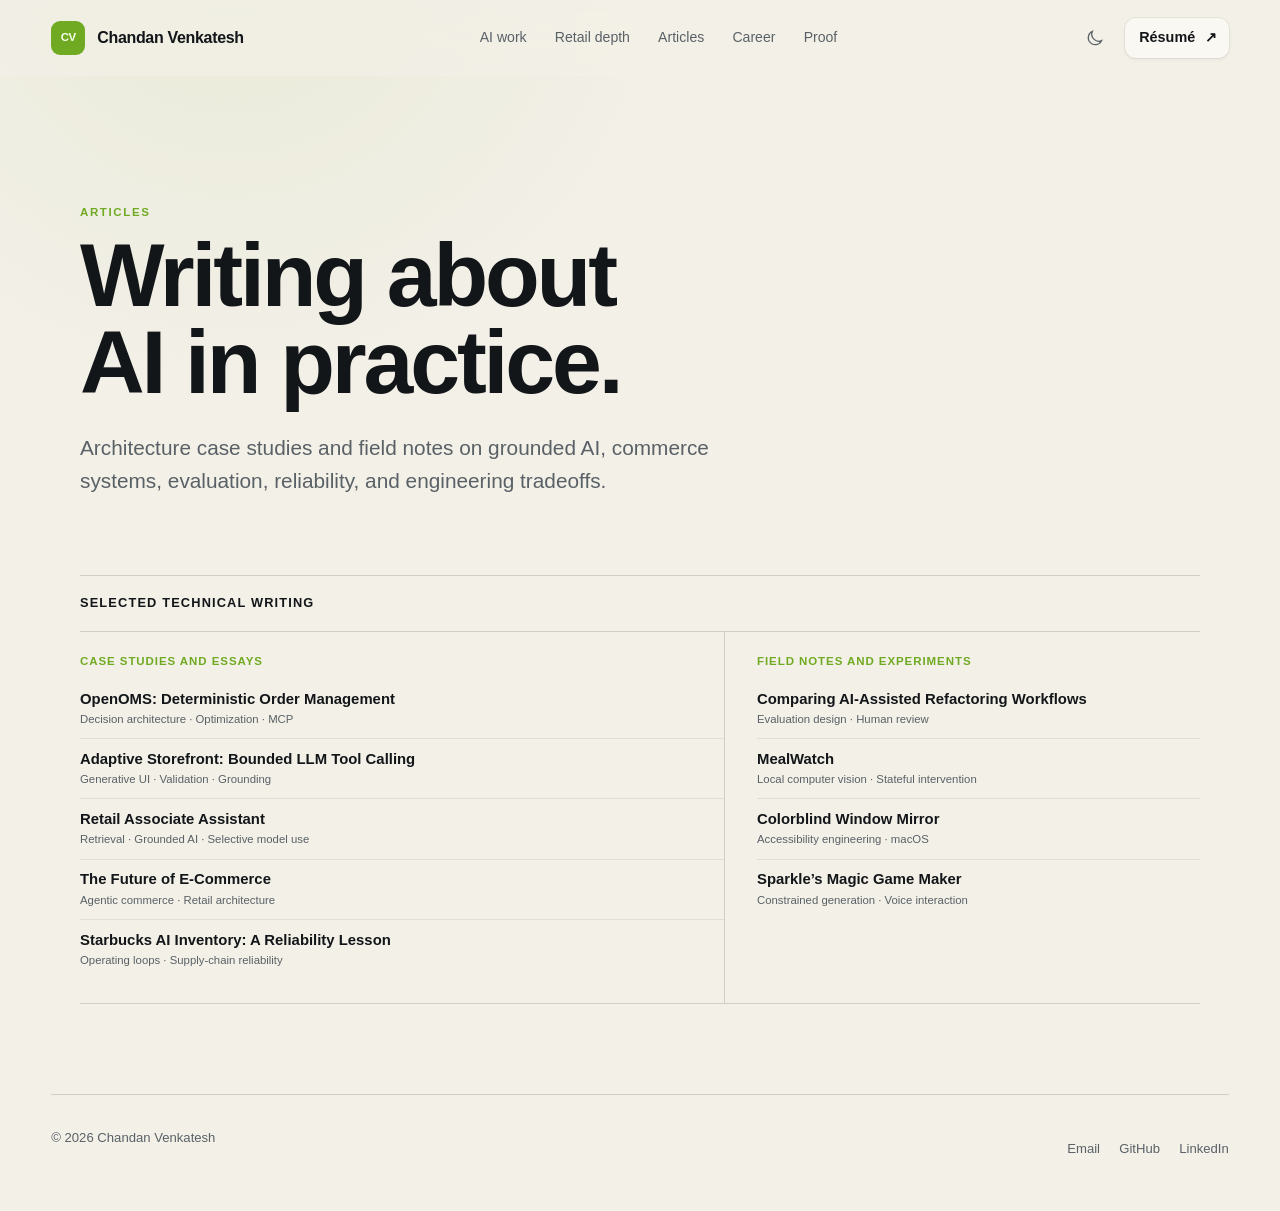
==== commit da461b58: "refactor: restore career depth and field evidence" ====
--- a/articles/index.html
+++ b/articles/index.html
@@ -10,7 +10,7 @@
   <meta name="twitter:card" content="summary"><meta name="theme-color" content="#0a0d10">
   <title>Articles — Chandan Venkatesh</title>
   <link rel="stylesheet" href="/styles.css"><link rel="stylesheet" href="/article-styles.css">
-  <script type="application/ld+json">{"@context":"https://schema.org","@type":"CollectionPage","name":"Enterprise AI architecture writing by Chandan Venkatesh","url":"https://chandanvenkatesh.com/articles/","hasPart":[{"@type":"TechArticle","headline":"OpenOMS — Deterministic Order Management with AI-Agent Integration","datePublished":"2026-11-10","url":"https://chandanvenkatesh.com/articles/openoms-deterministic-order-management/"},{"@type":"TechArticle","headline":"Adaptive Storefront — Intent-Driven Commerce UI with LLM Tool Calling","datePublished":"2026-06-20","dateModified":"2026-11-10","url":"https://chandanvenkatesh.com/articles/adaptive-storefront-continued/"},{"@type":"TechArticle","headline":"Retail Associate Assistant — Retrieval and Grounded AI for Commerce","datePublished":"2026-11-10","url":"https://chandanvenkatesh.com/articles/retail-associate-grounded-ai/"},{"@type":"Article","headline":"The Future of E-Commerce: Your Next Customer May Never Browse Your Website","datePublished":"2026-10-31","dateModified":"2026-11-10","url":"https://chandanvenkatesh.com/articles/future-of-e-commerce/"},{"@type":"Article","headline":"The Starbucks AI Inventory Story Is a Supply-Chain Reliability Lesson","datePublished":"2026-05-23","dateModified":"2026-11-10","url":"https://chandanvenkatesh.com/articles/starbucks-ai-supply-chain-reliability/"}]}</script>
+  <script type="application/ld+json">{"@context":"https://schema.org","@type":"CollectionPage","name":"Enterprise AI architecture writing by Chandan Venkatesh","url":"https://chandanvenkatesh.com/articles/","hasPart":[{"@type":"TechArticle","headline":"OpenOMS — Deterministic Order Management with AI-Agent Integration","datePublished":"2026-11-10","url":"https://chandanvenkatesh.com/articles/openoms-deterministic-order-management/"},{"@type":"TechArticle","headline":"Adaptive Storefront — Intent-Driven Commerce UI with LLM Tool Calling","datePublished":"2026-06-20","dateModified":"2026-11-10","url":"https://chandanvenkatesh.com/articles/adaptive-storefront-continued/"},{"@type":"TechArticle","headline":"Retail Associate Assistant — Retrieval and Grounded AI for Commerce","datePublished":"2026-11-10","url":"https://chandanvenkatesh.com/articles/retail-associate-grounded-ai/"},{"@type":"Article","headline":"The Future of E-Commerce: Your Next Customer May Never Browse Your Website","datePublished":"2026-10-31","dateModified":"2026-11-10","url":"https://chandanvenkatesh.com/articles/future-of-e-commerce/"},{"@type":"Article","headline":"The Starbucks AI Inventory Story Is a Supply-Chain Reliability Lesson","datePublished":"2026-05-23","dateModified":"2026-11-10","url":"https://chandanvenkatesh.com/articles/starbucks-ai-supply-chain-reliability/"},{"@type":"TechArticle","headline":"Comparing AI-Assisted Refactoring Workflows","datePublished":"2026-05-16","dateModified":"2026-11-10","url":"https://chandanvenkatesh.com/articles/one-refactor-two-ai-assistants/"}]}</script>
 </head>
 <body class="writing-index">
   <a class="skip-link" href="#main">Skip to content</a>
@@ -39,6 +39,15 @@
               <li><a href="/articles/starbucks-ai-supply-chain-reliability/"><span><strong>Starbucks AI Inventory: A Reliability Lesson</strong><small>Operating loops · Supply-chain reliability</small></span></a></li>
             </ol>
           </section>
+          <section aria-labelledby="field-notes-title">
+            <h3 id="field-notes-title">Field notes and experiments</h3>
+            <ol>
+              <li><a href="/articles/one-refactor-two-ai-assistants/"><span><strong>Comparing AI-Assisted Refactoring Workflows</strong><small>Evaluation design · Human review</small></span></a></li>
+              <li><a href="https://github.com/chandanvenkatesh07/mealwatch" target="_blank" rel="noreferrer"><span><strong>MealWatch</strong><small>Local computer vision · Stateful intervention</small></span></a></li>
+              <li><a href="https://github.com/chandanvenkatesh07/colorblind-window-mirror" target="_blank" rel="noreferrer"><span><strong>Colorblind Window Mirror</strong><small>Accessibility engineering · macOS</small></span></a></li>
+              <li><a href="https://github.com/chandanvenkatesh07/voicegame-ai" target="_blank" rel="noreferrer"><span><strong>Sparkle’s Magic Game Maker</strong><small>Constrained generation · Voice interaction</small></span></a></li>
+            </ol>
+          </section>
         </div>
       </nav>
     </header>
--- a/styles.css
+++ b/styles.css
@@ -1077,7 +1077,7 @@
 
 .project-symbol {
   height: 130px;
-  margin: 2.1rem 0 1.4rem;
+  margin: 0 0 1.4rem;
   display: flex;
   align-items: center;
   justify-content: center;
@@ -1491,6 +1491,73 @@
   margin-top: 2rem;
   display: flex;
   justify-content: flex-end;
+}
+
+.writing-perspectives {
+  margin-top: 2.25rem;
+  padding-top: 1.25rem;
+  display: grid;
+  grid-template-columns: 160px 1fr;
+  gap: 2rem;
+  border-top: 1px solid var(--line);
+}
+
+.writing-perspectives > p {
+  margin: 0;
+  color: var(--faint);
+  font-family: ui-monospace, SFMono-Regular, Menlo, monospace;
+  font-size: 0.68rem;
+  letter-spacing: 0.08em;
+  text-transform: uppercase;
+}
+
+.writing-perspectives > div {
+  display: grid;
+  grid-template-columns: repeat(2, minmax(0, 1fr));
+  gap: 1rem;
+}
+
+.writing-perspectives a {
+  padding: 0 1rem 0 0;
+  color: var(--ink);
+  text-decoration: none;
+}
+
+.writing-perspectives a + a {
+  padding-left: 1rem;
+  border-left: 1px solid var(--line);
+}
+
+.writing-perspectives span,
+.writing-perspectives strong,
+.writing-perspectives small {
+  display: block;
+}
+
+.writing-perspectives span {
+  margin-bottom: 0.35rem;
+  color: var(--accent);
+  font-size: 0.66rem;
+  font-weight: 750;
+  letter-spacing: 0.08em;
+  text-transform: uppercase;
+}
+
+.writing-perspectives strong {
+  font-size: 1rem;
+  line-height: 1.3;
+}
+
+.writing-perspectives small {
+  margin-top: 0.35rem;
+  color: var(--muted);
+  font-size: 0.76rem;
+  line-height: 1.45;
+}
+
+.writing-perspectives a:hover strong,
+.writing-perspectives a:focus-visible strong {
+  color: var(--accent);
 }
 
 .career-section {
@@ -1935,6 +2002,21 @@
     grid-template-columns: 95px minmax(0, 1fr) 32px;
   }
 
+  .writing-perspectives,
+  .writing-perspectives > div {
+    grid-template-columns: 1fr;
+  }
+
+  .writing-perspectives {
+    gap: 1rem;
+  }
+
+  .writing-perspectives a + a {
+    padding: 1rem 0 0;
+    border-top: 1px solid var(--line);
+    border-left: 0;
+  }
+
   .article-row p {
     display: none;
   }
--- a/article-styles.css
+++ b/article-styles.css
@@ -376,7 +376,8 @@
 }
 
 .article-directory-groups {
-  display: block;
+  display: grid;
+  grid-template-columns: minmax(0, 1.15fr) minmax(0, 0.85fr);
 }
 
 .article-directory-groups > section {
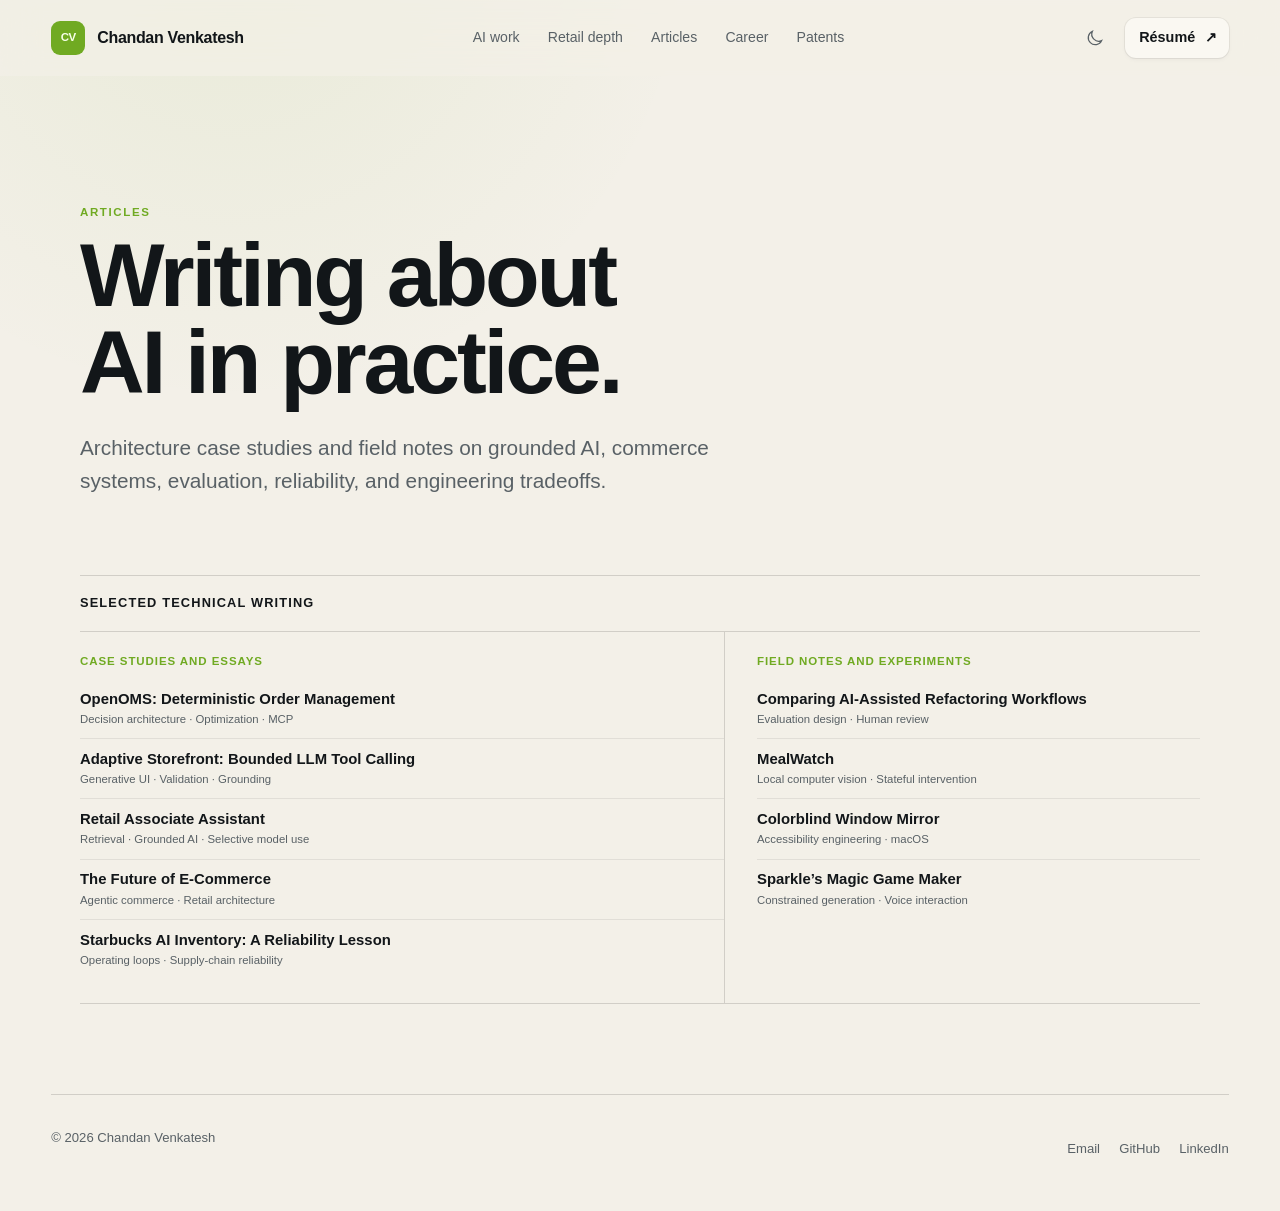
==== commit 98d1fd63: "refine patents and recognition navigation" ====
--- a/articles/index.html
+++ b/articles/index.html
@@ -16,10 +16,10 @@
   <a class="skip-link" href="#main">Skip to content</a>
   <header class="site-header" data-header>
     <a class="brand" href="/" aria-label="Chandan Venkatesh"><span class="brand-mark" aria-hidden="true">CV</span><span class="brand-text">Chandan Venkatesh</span></a>
-    <nav class="desktop-nav" aria-label="Primary navigation"><a href="/#work">AI work</a><a href="/#impact">Retail depth</a><a href="/articles/" aria-current="page">Articles</a><a href="/#career">Career</a><a href="/#proof">Proof</a></nav>
+    <nav class="desktop-nav" aria-label="Primary navigation"><a href="/#work">AI work</a><a href="/#impact">Retail depth</a><a href="/articles/" aria-current="page">Articles</a><a href="/#career">Career</a><a href="/#proof">Patents</a></nav>
     <div class="header-actions"><button class="icon-button" type="button" data-theme-toggle aria-label="Use light theme"><span class="theme-icon theme-icon-sun" aria-hidden="true"><svg viewBox="0 0 24 24" fill="none" stroke="currentColor" stroke-width="1.5"><circle cx="12" cy="12" r="3.25"></circle><path d="M12 2.75v2M12 19.25v2M21.25 12h-2M4.75 12h-2M18.54 5.46l-1.41 1.41M6.87 17.13l-1.41 1.41M18.54 18.54l-1.41-1.41M6.87 6.87 5.46 5.46"></path></svg></span><span class="theme-icon theme-icon-moon" aria-hidden="true"><svg viewBox="0 0 24 24" fill="none" stroke="currentColor" stroke-width="1.5"><path d="M20 15.1A8.4 8.4 0 0 1 8.9 4a8.4 8.4 0 1 0 11.1 11.1Z"></path></svg></span></button><a class="button button-small button-ghost header-resume" href="/assets/chandan-venkatesh-resume.pdf" target="_blank" rel="noreferrer">Résumé <span aria-hidden="true">↗</span></a><button class="menu-button" type="button" data-menu-toggle aria-expanded="false" aria-controls="mobile-menu"><span></span><span></span><span class="sr-only">Open navigation</span></button></div>
   </header>
-  <nav class="mobile-menu" id="mobile-menu" data-mobile-menu aria-label="Mobile navigation" hidden><a href="/#work">AI work</a><a href="/#impact">Retail depth</a><a href="/articles/">Articles</a><a href="/#career">Career</a><a href="/#proof">Proof</a><a href="/assets/chandan-venkatesh-resume.pdf" target="_blank" rel="noreferrer">Open résumé</a></nav>
+  <nav class="mobile-menu" id="mobile-menu" data-mobile-menu aria-label="Mobile navigation" hidden><a href="/#work">AI work</a><a href="/#impact">Retail depth</a><a href="/articles/">Articles</a><a href="/#career">Career</a><a href="/#proof">Patents</a><a href="/assets/chandan-venkatesh-resume.pdf" target="_blank" rel="noreferrer">Open résumé</a></nav>
 
   <main id="main">
     <header class="writing-hero">
--- a/styles.css
+++ b/styles.css
@@ -2057,7 +2057,7 @@
   }
 
   .hero h1 {
-    font-size: clamp(3.6rem, 18vw, 6.2rem);
+    font-size: clamp(3.4rem, 16vw, 5.6rem);
   }
 
   .hero-profile {
